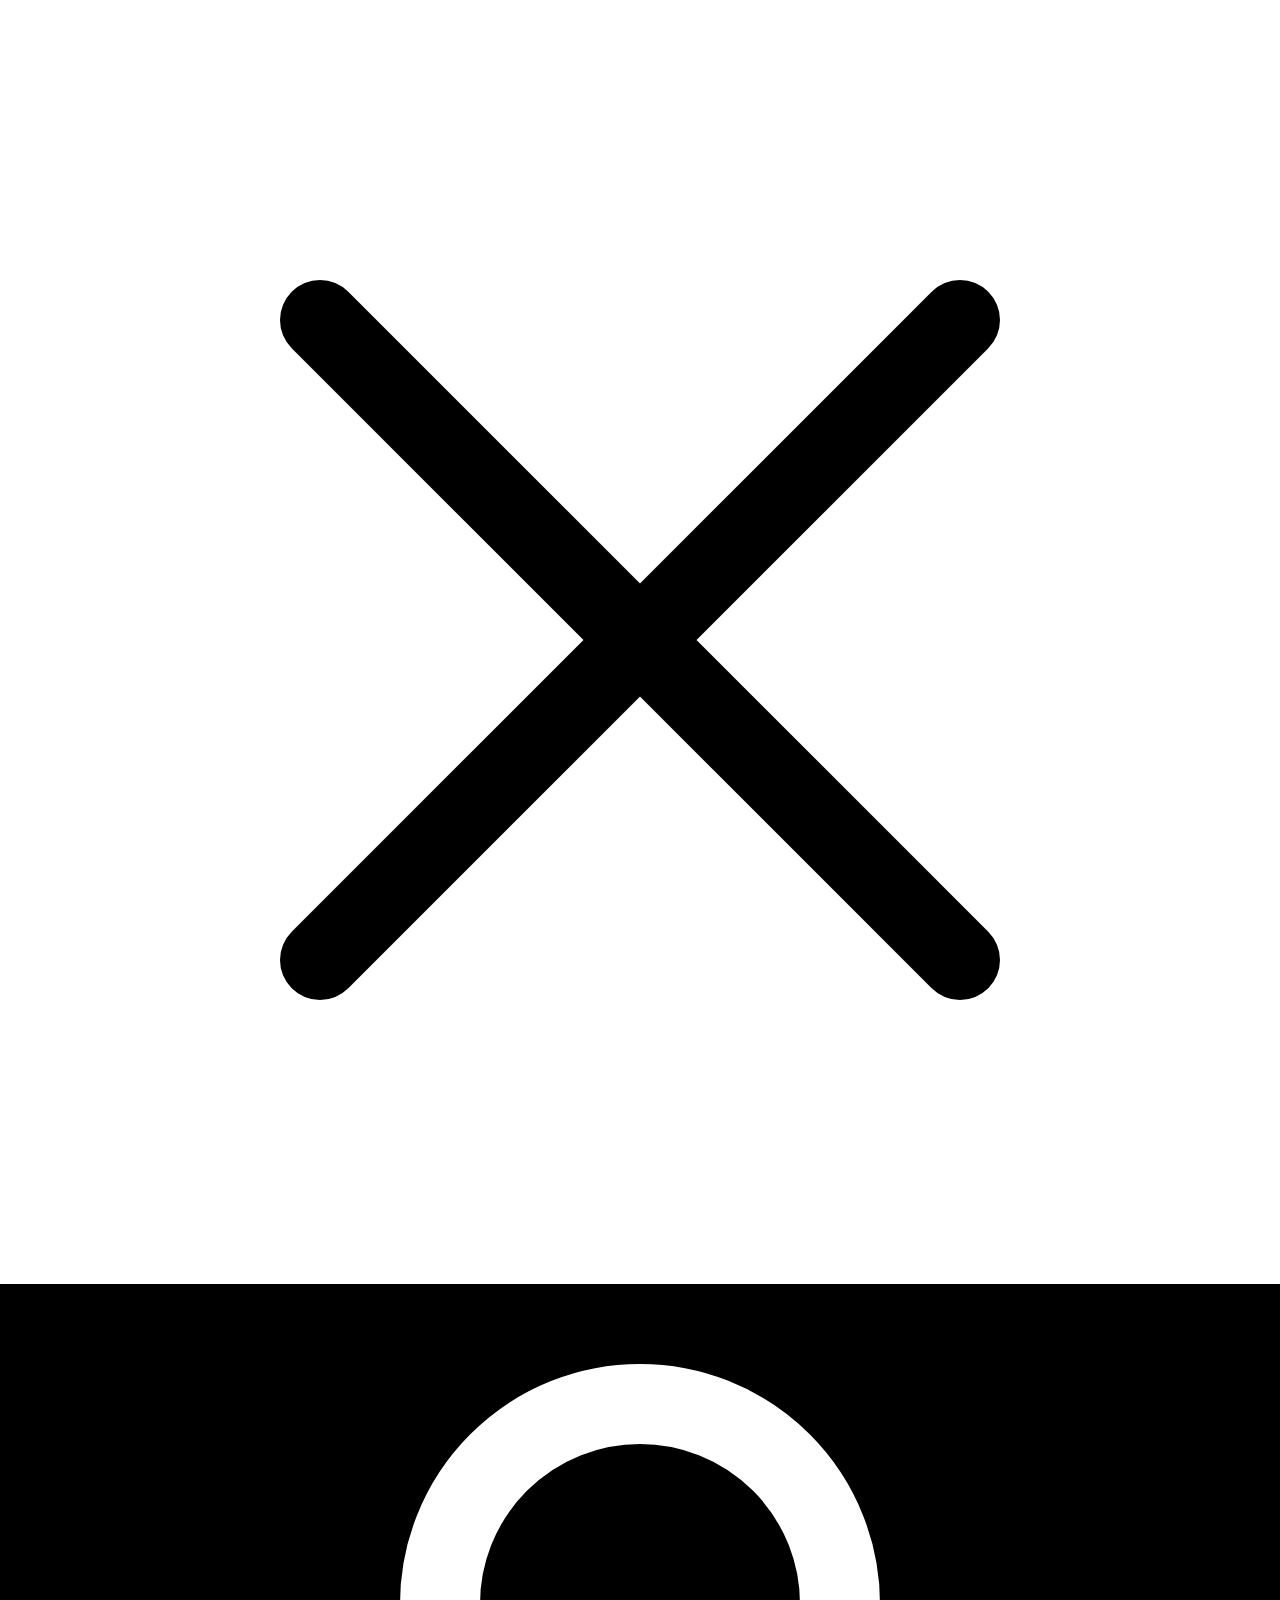
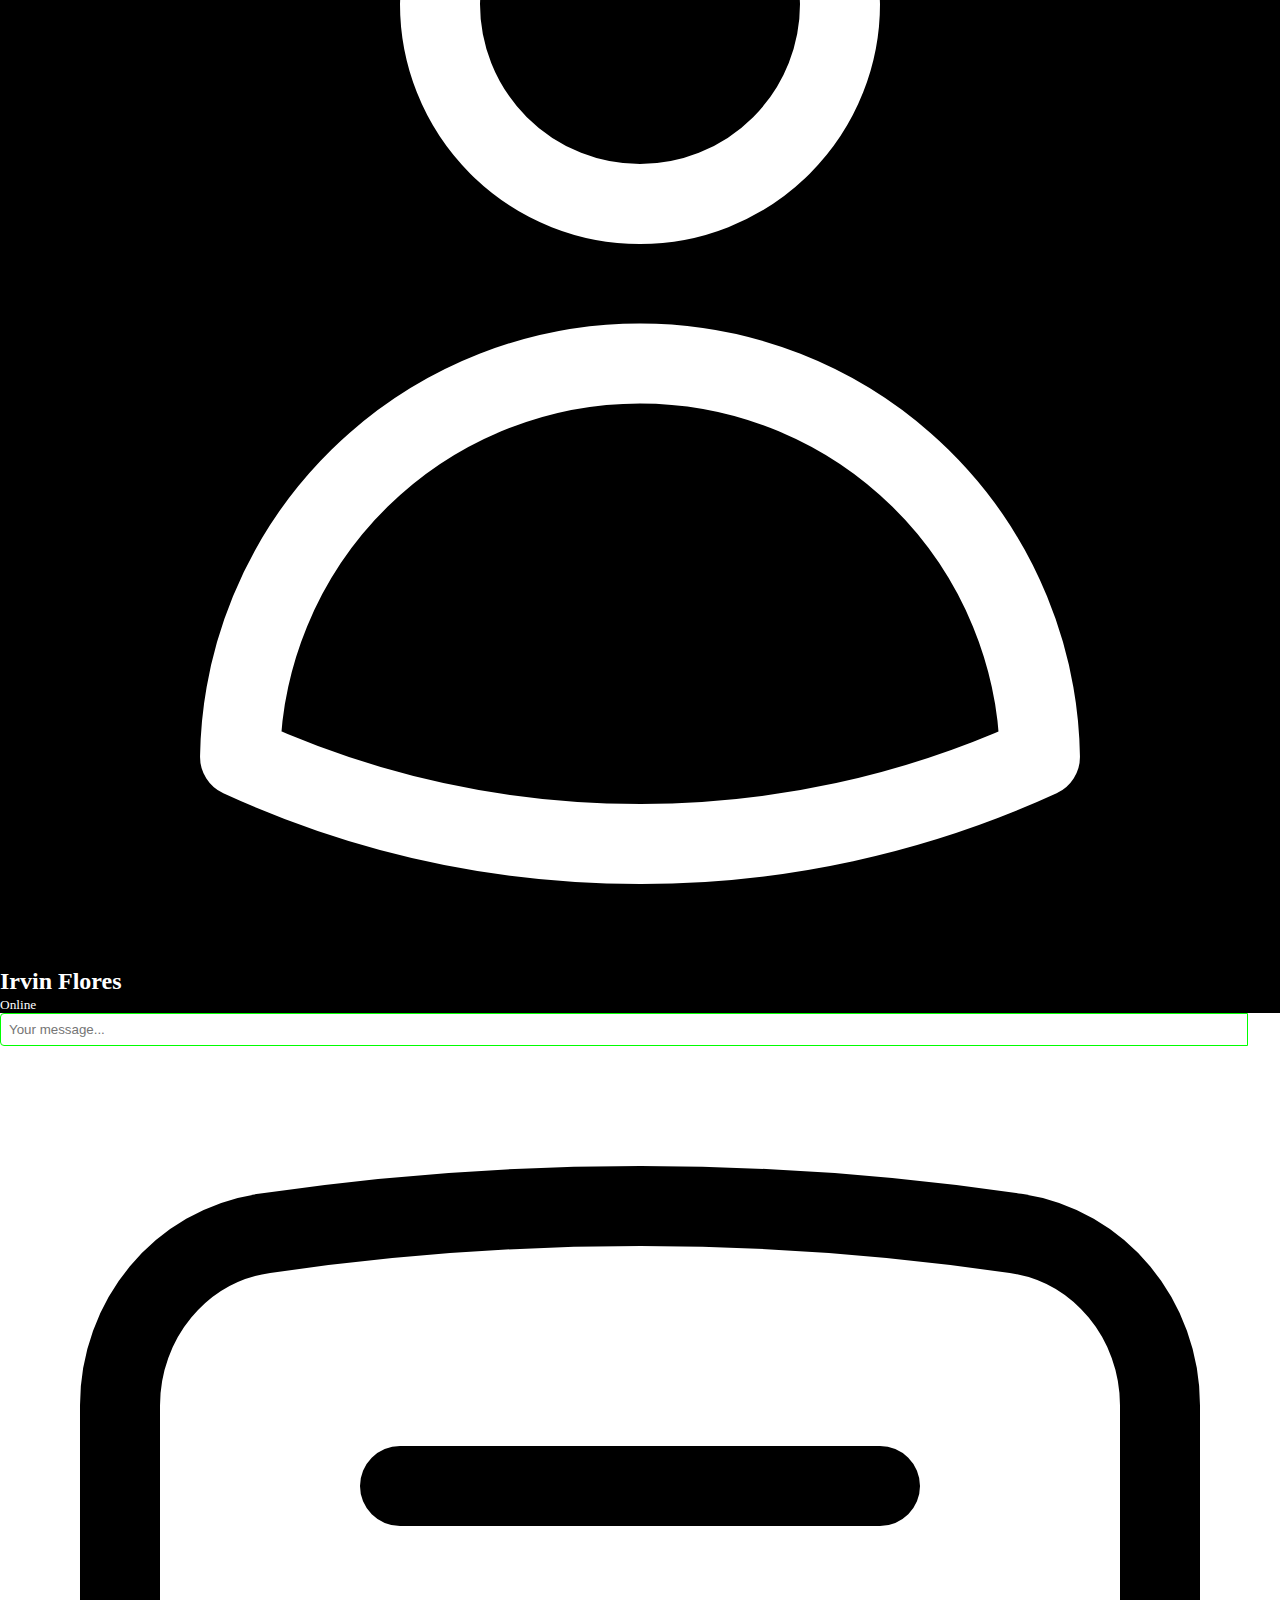
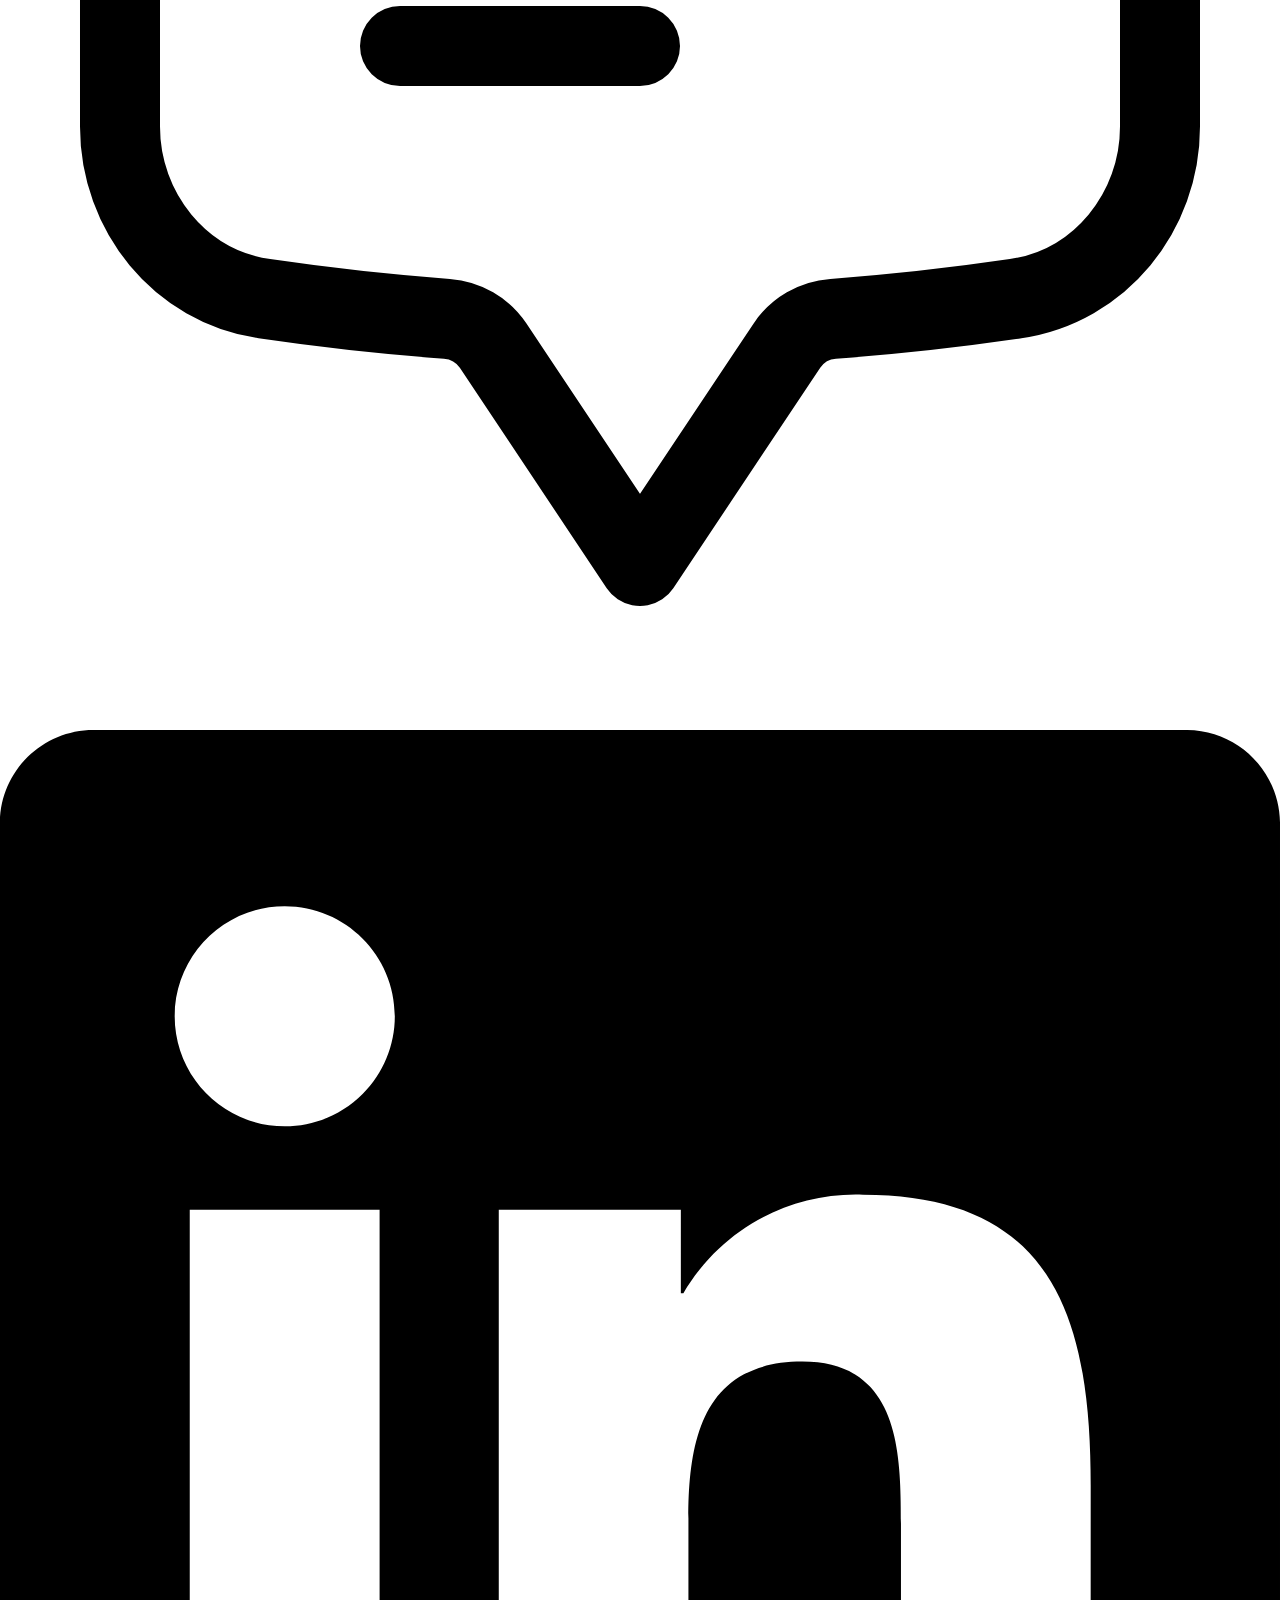
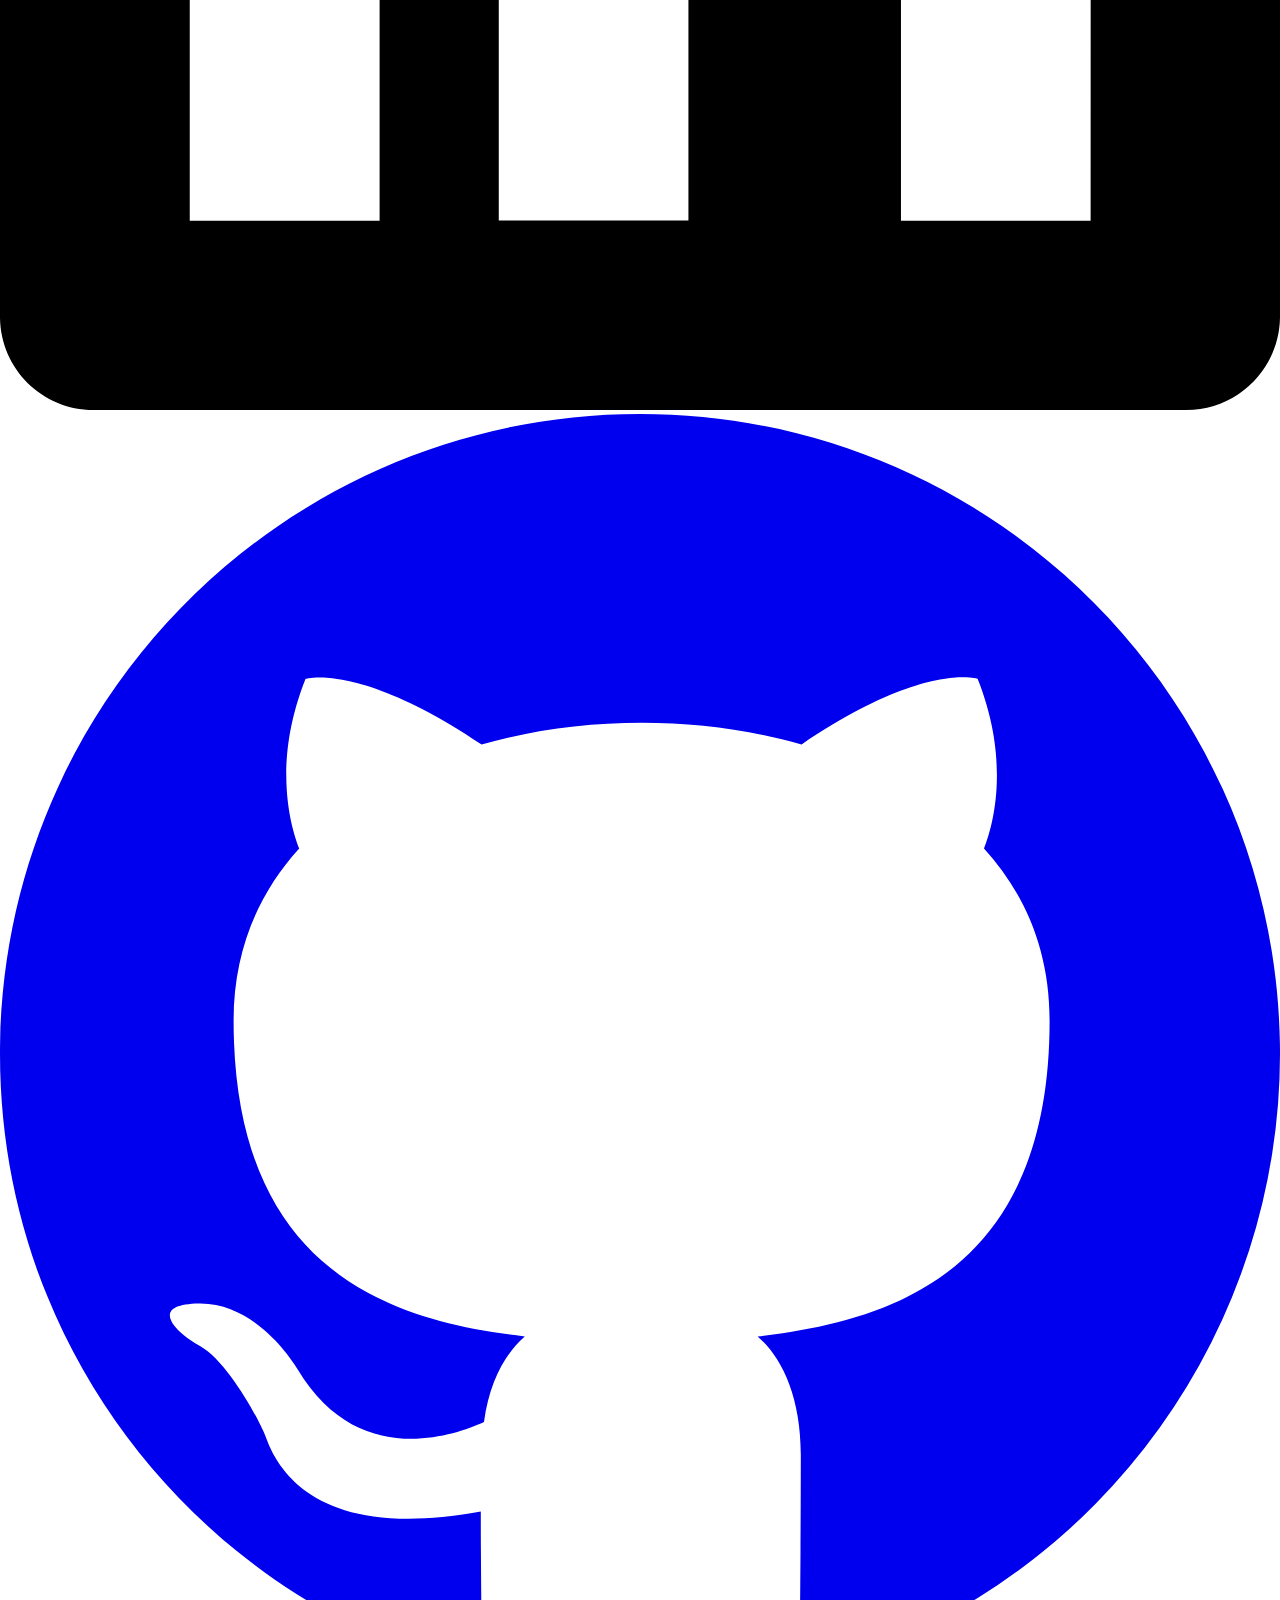
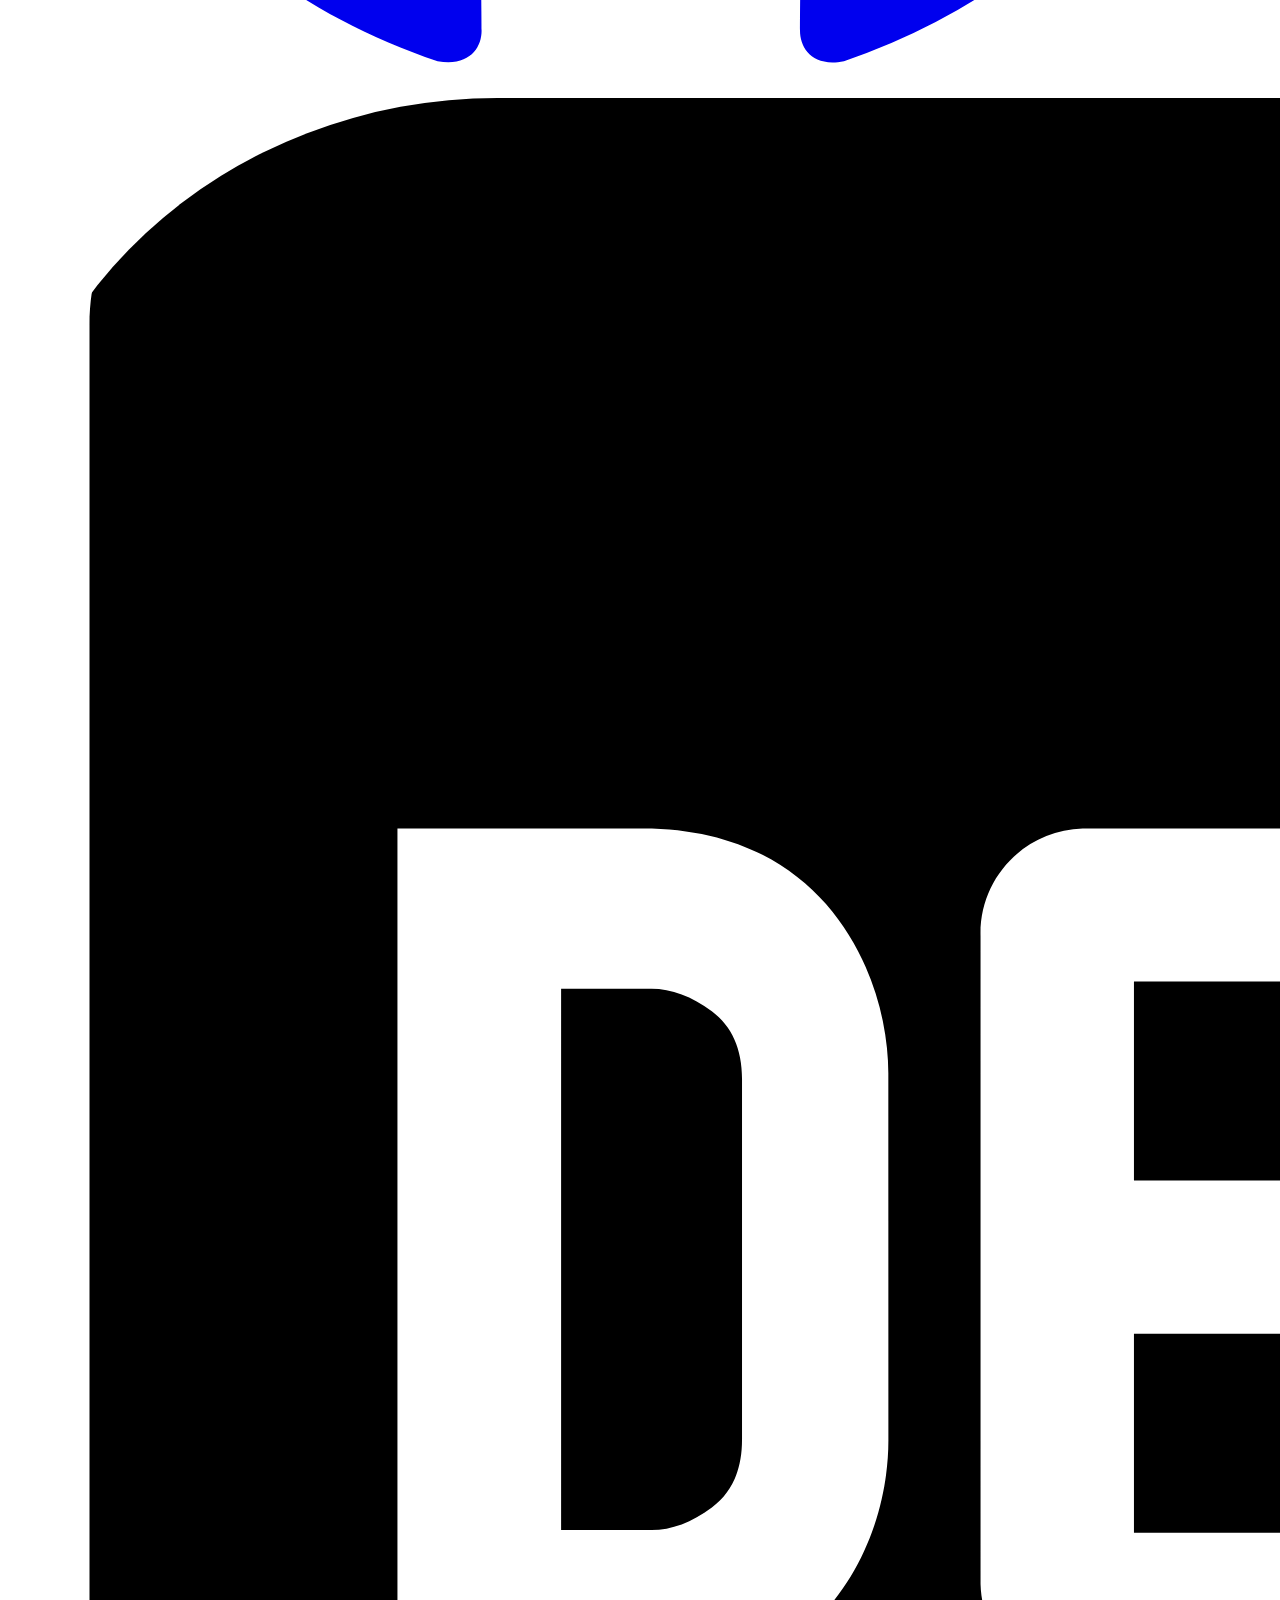
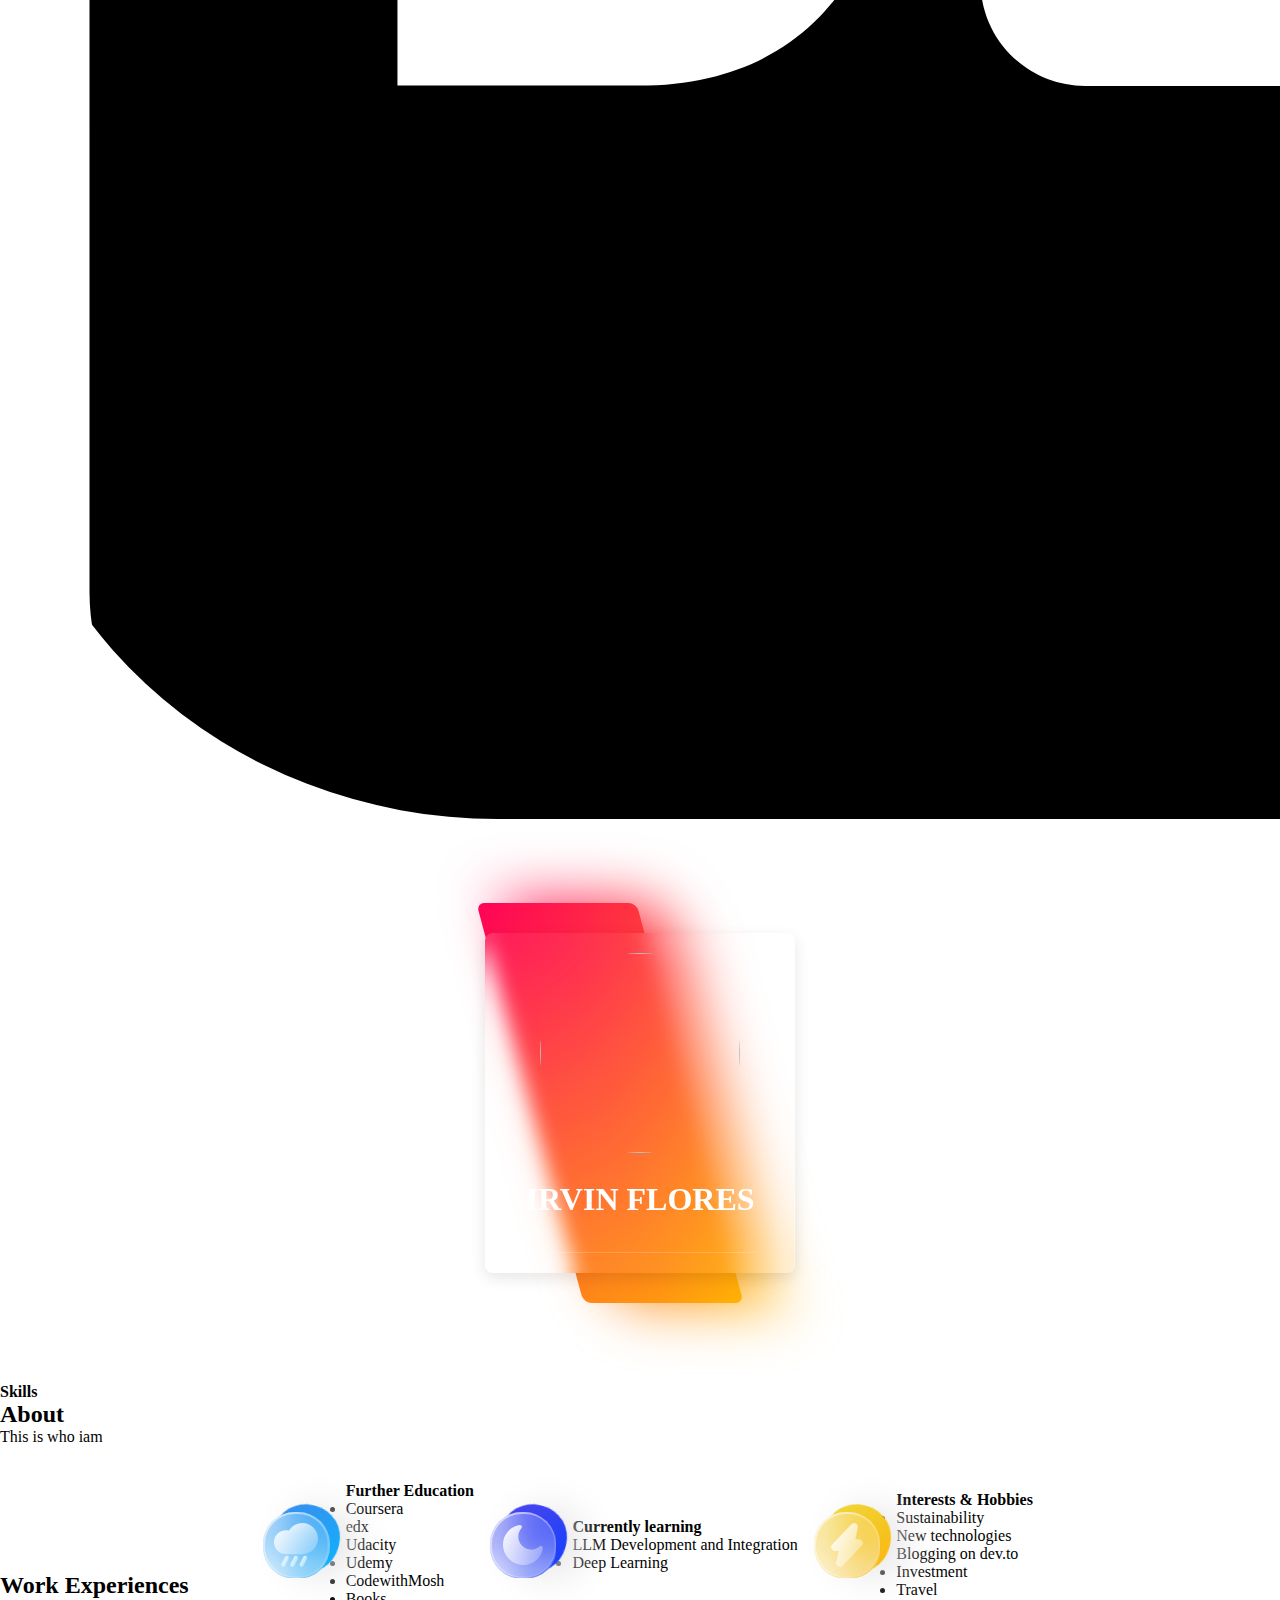
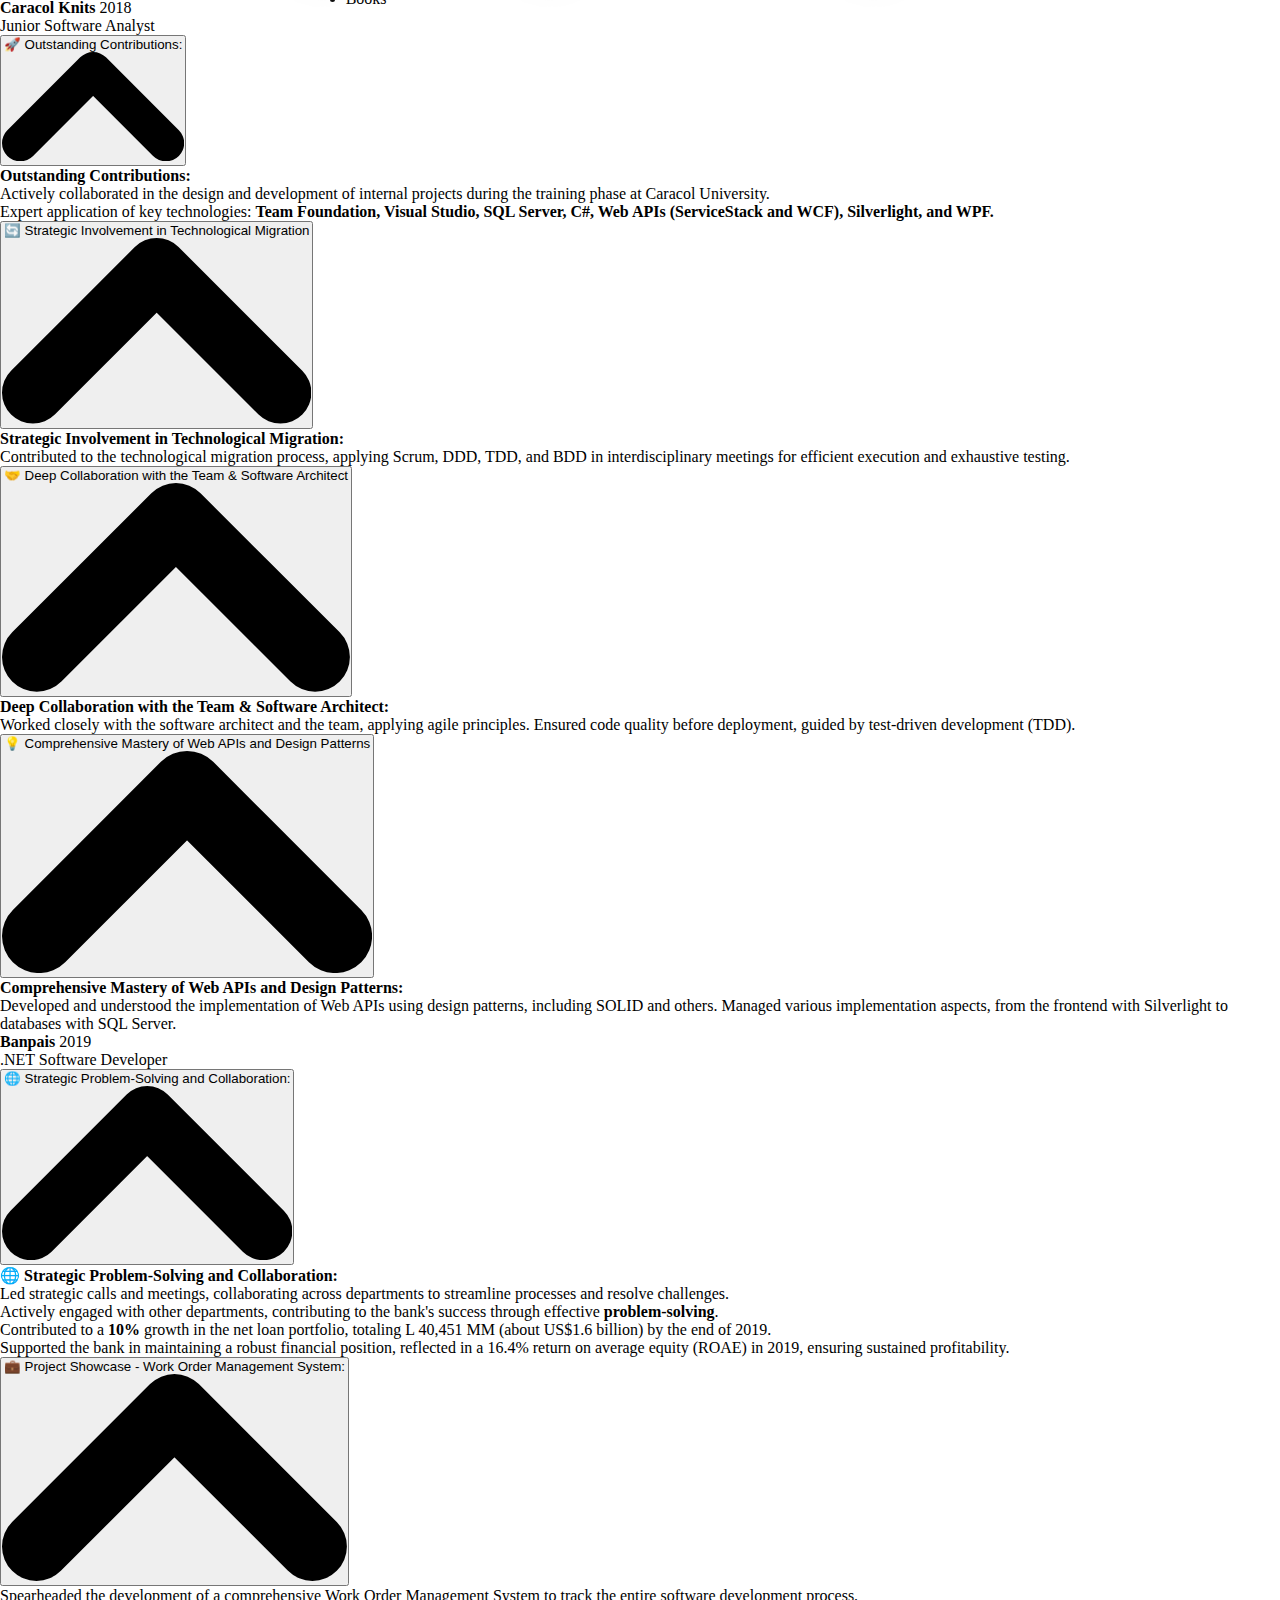
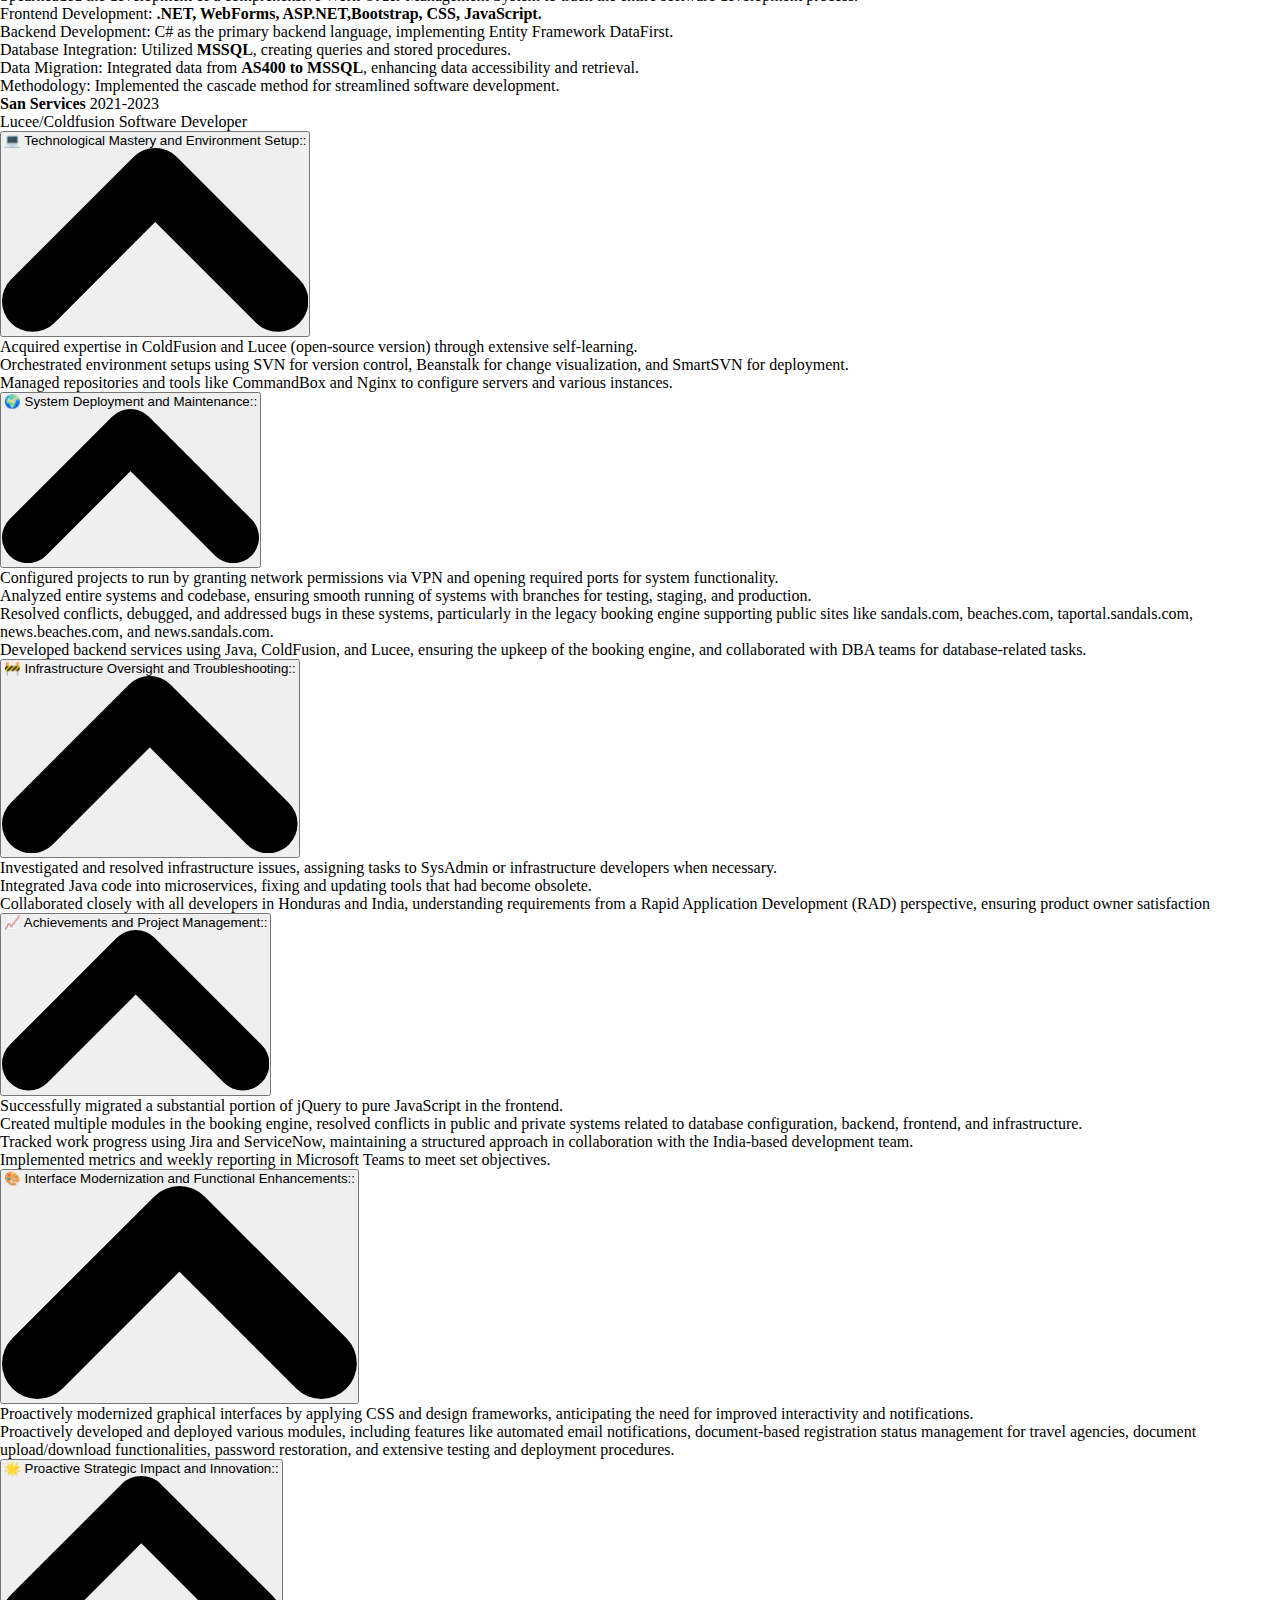
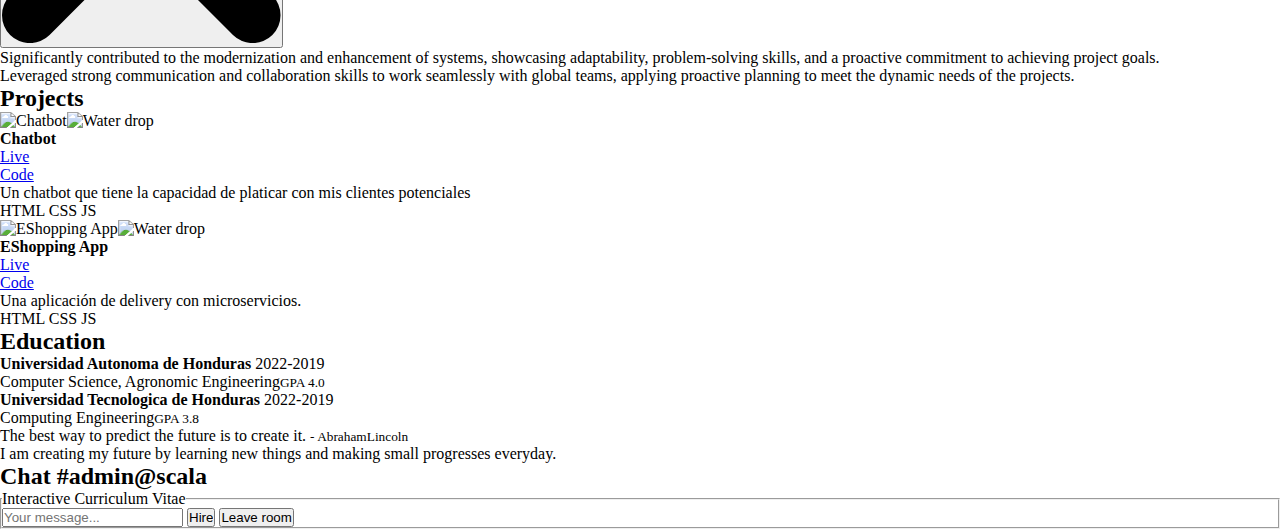
==== index.html @ f50a1f32 "adding google analytics" ====
<!DOCTYPE html>
<html lang="en">

<head>
	<meta charset="utf-8">
	<title>Chat</title>
	<meta name="viewport" content="width=device-width, initial-scale=1.0">
	<meta name="description" content="Irvin Flores">
	<meta name="author" content="Irvin Flores">

	<script src="resource/js/jquery-1.10.2.min.js"></script>

	<!-- Le styles -->
	<link href="./resource/css/tail.css" rel="stylesheet" />
	<script src="./resource/css/tail.js"></script>

	<link rel="apple-touch-icon-precomposed" sizes="144x144" href="./resource/ico/apple-touch-icon-144-precomposed.png">
	<link rel="apple-touch-icon-precomposed" sizes="114x114" href="./resource/ico/apple-touch-icon-114-precomposed.png">
	<link rel="apple-touch-icon-precomposed" sizes="72x72" href="./resource/ico/apple-touch-icon-72-precomposed.png">
	<link rel="apple-touch-icon-precomposed" href="./resource/ico/apple-touch-icon-57-precomposed.png">
	<link rel="shortcut icon" href="./resource/ico/favicon.png">

	<link rel="stylesheet" href="./resource/css/chat.css">

	<script src="./resource/js/chat.js"></script>

	<script>
		let whereJobsWhere = ["San Pedro Sula", "Potrerillos, Cortes"]
	</script>

	<!-- Google tag (gtag.js) -->
<script async src="https://www.googletagmanager.com/gtag/js?id=G-406EGYMQQS"></script>
<script>
  window.dataLayer = window.dataLayer || [];
  function gtag(){dataLayer.push(arguments);}
  gtag('js', new Date());

  gtag('config', 'G-406EGYMQQS');
</script>


</head>

<body>

	<!-- Chat -->
	<div class="fixed bottom-0 right-0 flex flex-col items-end ml-6 w-2/3">
		<div class="chat-modal show mr-5 flex flex-col mb-5 shadow-lg sm:w-1/2 md:w-1/3 lg:w-1/4">
			<!-- Close button -->
			<div
				class="close-chat bg-red-500 hover:bg-red-600 text-white mb-1 w-10 flex justify-center items-center px-2 py-1 rounded self-end cursor-pointer">
				<svg xmlns="http://www.w3.org/2000/svg" fill="none" viewBox="0 0 24 24" stroke-width="1.5"
					stroke="currentColor" class="w-6 h-6">
					<path stroke-linecap="round" stroke-linejoin="round" d="M6 18L18 6M6 6l12 12" />
				</svg>

			</div>
			<!-- Admin profile -->
			<div class="flex justify-between items-center" style="background: black;color: white;">
				<div class="flex items-center">


					<svg xmlns="http://www.w3.org/2000/svg" fill="none" viewBox="0 0 24 24" class="w-6 h-6"
						stroke-width="1.5" stroke="currentColor">
						<path stroke-linecap="round" stroke-linejoin="round"
							d="M15.75 6a3.75 3.75 0 11-7.5 0 3.75 3.75 0 017.5 0zM4.501 20.118a7.5 7.5 0 0114.998 0A17.933 17.933 0 0112 21.75c-2.676 0-5.216-.584-7.499-1.632z" />
					</svg>

					<h2 class="font-semibold tracking-wider" id="chatter">Irvin Flores</h2>
				</div>
				<div class="flex items-center justify-center">
					<small class="mr-1">Online</small>
					<div class="rounded-full w-2 h-2 bg-white" id="isOnline"></div>
				</div>
			</div>
			<!-- Chats -->
			<div class="flex flex-col bg-gray-200 p-2 chat-services expand" id="chatMessages">
			</div>
			<!-- Send message -->
			<form id="do-sendInput">
				<div class="relative bg-white">
					<input type="text" name="message" placeholder="Your message..." id="message"
						class="pl-4 pr-16 py-2 border border-green-500 focus:outline-none w-full" />

					<button
						class="text-gray-900 bg-gradient-to-r from-lime-200 via-lime-400 to-lime-500 hover:bg-gradient-to-br focus:ring-4 focus:outline-none focus:ring-lime-300 dark:focus:ring-lime-800 shadow-lg shadow-lime-500/50 dark:shadow-lg dark:shadow-lime-800/80 font-medium rounded-lg text-sm px-5 py-2.5 text-center mr-2 mb-2">
						<svg xmlns="http://www.w3.org/2000/svg" fill="none" viewBox="0 0 24 24" stroke-width="1.5"
							stroke="currentColor" class="w-6 h-6">
							<path stroke-linecap="round" stroke-linejoin="round"
								d="M6 12L3.269 3.126A59.768 59.768 0 0121.485 12 59.77 59.77 0 013.27 20.876L5.999 12zm0 0h7.5" />
						</svg>

					</button>
				</div>
			</form>
		</div>
		<div
			class="show-chat hidden mx-10 mb-6 mt-4 text-green-500 hover:text-green-600 flex justify-center items-center cursor-pointer text-white bg-gradient-to-r from-pink-400 via-pink-500 to-pink-600 hover:bg-gradient-to-br focus:ring-4 focus:outline-none focus:ring-pink-300 dark:focus:ring-pink-800 shadow-lg shadow-pink-500/50 dark:shadow-lg dark:shadow-pink-800/80 font-medium rounded-lg text-sm px-5 py-2.5 text-center mr-2 mb-2">
			<svg xmlns="http://www.w3.org/2000/svg" fill="none" viewBox="0 0 24 24" stroke-width="1.5"
				stroke="currentColor" class="w-10 h-10">
				<path stroke-linecap="round" stroke-linejoin="round"
					d="M7.5 8.25h9m-9 3H12m-9.75 1.51c0 1.6 1.123 2.994 2.707 3.227 1.129.166 2.27.293 3.423.379.35.026.67.21.865.501L12 21l2.755-4.133a1.14 1.14 0 01.865-.501 48.172 48.172 0 003.423-.379c1.584-.233 2.707-1.626 2.707-3.228V6.741c0-1.602-1.123-2.995-2.707-3.228A48.394 48.394 0 0012 3c-2.392 0-4.744.175-7.043.513C3.373 3.746 2.25 5.14 2.25 6.741v6.018z" />
			</svg>

		</div>
	</div>

	<!-- Login container 
	<div class="container chat-signin mx-auto w-60">
		<form class="form-signin">
			<h2 class="alert alert-success text-center">test</h2>
			<label class="block text-sm font-medium text-gray-700 mb-2" for="nickname">Nickname</label>

			<input class="form-control w-full border rounded-md py-2 px-4" oninput="handleBadInputs(this)" id="nickname"
				placeholder="Nickname" />

			<div class="flex flex-col space-y-4">
				<label class="block text-sm font-medium text-gray-700 mb-2" for="chatroom">Chatroom</label>
				<select class="form-control w-full border rounded-md py-2 px-4" id="chatroom">
					<option>arduino</option>
					<option>java</option>
					<option>go</option>
					<option>scala</option>
				</select>
				<button
					class="text-white bg-green-700 hover:bg-green-800 focus:outline-none focus:ring-4 focus:ring-green-300 font-medium rounded-full text-sm px-5 py-2.5 text-center mr-2 mb-2 dark:bg-green-600 dark:hover:bg-green-700 dark:focus:ring-green-800"
					type="submit" id="enterRoom">Sign in</button>
			</div>
		</form>
	</div> -->

	<!-- Curriculum Container -->
	<div class="max-w-100 w-full flex justify-center">

		<div class="border border-gray-300 rounded-sm shadow-lg" id="cv">

			<header class="bg-gray-900 text-white">

				<div class="w-2/6">
					<nav class="flex justify-end gap-2 py-4">

						<!--
						<a href="https://dev.to/arrefl"
							class="hover:bg-black-700 w-9"
							target="_blank">
							<img src="./resource/img/dev-to.svg"
								class="bg-white"
								alt="dev.to" srcset="">
						</a> -->

						<a href="https://www.linkedin.com/in/irvin-r-56b264186/" alt="Irvin Flores"
							class="bg-blue-500 hover:bg-blue-600 p-2 font-semibold text-white inline-flex items-center space-x-2 rounded"
							target="_blank">
							<svg class="w-5 h-5 fill-current" role="img" viewBox="0 0 256 256"
								xmlns="http://www.w3.org/2000/svg">
								<g>
									<path
										d="M218.123122,218.127392 L180.191928,218.127392 L180.191928,158.724263 C180.191928,144.559023 179.939053,126.323993 160.463756,126.323993 C140.707926,126.323993 137.685284,141.757585 137.685284,157.692986 L137.685284,218.123441 L99.7540894,218.123441 L99.7540894,95.9665207 L136.168036,95.9665207 L136.168036,112.660562 L136.677736,112.660562 C144.102746,99.9650027 157.908637,92.3824528 172.605689,92.9280076 C211.050535,92.9280076 218.138927,118.216023 218.138927,151.114151 L218.123122,218.127392 Z M56.9550587,79.2685282 C44.7981969,79.2707099 34.9413443,69.4171797 34.9391618,57.260052 C34.93698,45.1029244 44.7902948,35.2458562 56.9471566,35.2436736 C69.1040185,35.2414916 78.9608713,45.0950217 78.963054,57.2521493 C78.9641017,63.090208 76.6459976,68.6895714 72.5186979,72.8184433 C68.3913982,76.9473153 62.7929898,79.26748 56.9550587,79.2685282 M75.9206558,218.127392 L37.94995,218.127392 L37.94995,95.9665207 L75.9206558,95.9665207 L75.9206558,218.127392 Z M237.033403,0.0182577091 L18.8895249,0.0182577091 C8.57959469,-0.0980923971 0.124827038,8.16056231 -0.001,18.4706066 L-0.001,237.524091 C0.120519052,247.839103 8.57460631,256.105934 18.8895249,255.9977 L237.033403,255.9977 C247.368728,256.125818 255.855922,247.859464 255.999,237.524091 L255.999,18.4548016 C255.851624,8.12438979 247.363742,-0.133792868 237.033403,0.000790807055">
									</path>
								</g>
							</svg>
						</a>
						<a href="https://github.com/irrefl"
							class="bg-gray-700 hover:bg-gray-800 p-2 font-medium text-white inline-flex items-center space-x-2 rounded"
							target="_blank">
							<svg xmlns="http://www.w3.org/2000/svg" xmlns:xlink="http://www.w3.org/1999/xlink"
								aria-hidden="true" role="img" class="w-5" preserveAspectRatio="xMidYMid meet"
								viewBox="0 0 24 24">
								<g fill="none">
									<path fill-rule="evenodd" clip-rule="evenodd"
										d="M12 0C5.37 0 0 5.37 0 12c0 5.31 3.435 9.795 8.205 11.385c.6.105.825-.255.825-.57c0-.285-.015-1.23-.015-2.235c-3.015.555-3.795-.735-4.035-1.41c-.135-.345-.72-1.41-1.23-1.695c-.42-.225-1.02-.78-.015-.795c.945-.015 1.62.87 1.845 1.23c1.08 1.815 2.805 1.305 3.495.99c.105-.78.42-1.305.765-1.605c-2.67-.3-5.46-1.335-5.46-5.925c0-1.305.465-2.385 1.23-3.225c-.12-.3-.54-1.53.12-3.18c0 0 1.005-.315 3.3 1.23c.96-.27 1.98-.405 3-.405s2.04.135 3 .405c2.295-1.56 3.3-1.23 3.3-1.23c.66 1.65.24 2.88.12 3.18c.765.84 1.23 1.905 1.23 3.225c0 4.605-2.805 5.625-5.475 5.925c.435.375.81 1.095.81 2.22c0 1.605-.015 2.895-.015 3.3c0 .315.225.69.825.57A12.02 12.02 0 0 0 24 12c0-6.63-5.37-12-12-12z"
										fill="currentColor" />
								</g>
							</svg>
						</a>

						<a href="https://dev.to/arrefl" target="_blank"
							class="flex bg-black items-center justify-center">
							<img src="./resource/img/devto.svg" alt="data" style="border-radius: 19.9%;"
								class=" w-10 h-10 bg-white" />

						</a>

					</nav>

				</div>

				<div class="grid grid-cols-1 lg:grid-cols-2 gap-0 items-center px-10 py-0">

					<!-- Lado Izquierdo -->
					<div class="text-center">
						<div class="picContainer">
							<div class="picBox">
								<span></span>
								<div class="content">
									<div class="profileText">
										<div class="imgBox"><img src="./resource/img/x.jpg" /></div>
										<h2>Irvin Flores </h2>
									</div>
			
								</div>
							</div>
			
						</div>
					</div>

					
					<!-- Lado Derecho (Skills) -->
					<div class="text-center w-2/3">
						<strong class="text-xl font-medium text-center">Skills</strong>

						<ul class="grid grid-cols-4 sm:grid-cols-4 md:grid-cols-4 lg:grid-cols-4 xl:grid-cols-4 gap-0"
							id="SkillLizt">
							
						</ul>
					</div>

					<script>
						let skills = ['C#'
									, '.Net'
									,'Golang'
									,'Typescript'
									,'C++'
									,'MSSQL'
									,'Node,Deno'
									,'Svelte'
									,'Jquery',
									'Git,Svn']	

						const white = 'text-white'
						const black = 'text-black'
						const stylez = [{ color : 'bg-red-500', text : white}
							,{color : 'bg-red-500', text : white}
							,{color : 'bg-blue-500', text : white}
							,{color : 'bg-yellow-500', text : white}
							,{color : 'bg-green-500', text : black}
							,{color : 'bg-pink-800', text : white}
							,{color : 'bg-yellow-400', text : white}
							,{color : 'bg-indigo-500', text : white}
							,{color : 'bg-purple-600', text : white}
							,{color : 'bg-purple-500', text : white}
							,{color : 'bg-indigo-500', text : white}
							,{color : 'bg-indigo-600', text : white}
							,{color : 'bg-green-500', text : white}
							,{color : 'bg-purple-500', text : white}
							,{color : 'bg-ping-500', text : white}
					]
					
					let generateSkillList = (_skills, _styles) => {
						let liz = _skills.map((item, key) => {
								const {color, text} = stylez[key]
								const li = `<li class="inline-block ${_styles[key].color} ${_styles[key].text} text-center">
										${item}
									</li>`

								return li;
							}).join('')

						return liz;
					}

						const skillList = document.querySelector('#SkillLizt')
						skillList.innerHTML = generateSkillList(skils, stylez);
					</script>

				</div>

			</header>


			<div class="flex gap-x-10 mt-10 pl-4">
				
				<!-- info -->
				<div class="w-4/6">

					
					<section class="pr-3 pl-3">
						<!-- about me -->
						<h2 class="text-2xl pb-1 border-b font-semibold">About</h2>
						<p class="mt-4 text-xs">This is who iam </p>

						<div class="bodyx">

							<div data-tooltip-target="tooltip-left" data-tooltip-placement="left" >
								
									<div class="block-container">
										<div class="btn-back btn-back-1"></div>
										<div class="btn-front">
											<svg class="frame">
												<rect rx="32" stroke="url(#gradient-half)" />
											</svg>
											<svg xmlns="http://www.w3.org/2000/svg" class="icon" width="48" height="48"
												viewBox="0 0 24 24" fill="none">
												<path
													d="M12.3999 17.4999C11.8999 17.2999 11.2999 17.3999 11.0999 17.8999L9.29989 21.4999C8.99989 21.9999 9.19989 22.5999 9.69989 22.8999C9.79989 22.9999 9.99989 22.9999 10.1999 22.9999C10.5999 22.9999 10.8999 22.7999 11.0999 22.4999L12.8999 18.8999C13.0999 18.2999 12.8999 17.6999 12.3999 17.4999Z"
													fill="url(#gradient-full)" />
												<path
													d="M17 17.4999C16.5 17.2999 15.9 17.3999 15.7 17.8999L13.9 21.4999C13.7 21.9999 13.8 22.5999 14.3 22.7999C14.4 22.8999 14.6 22.8999 14.8 22.8999C15.2 22.8999 15.5 22.6999 15.7 22.3999L17.5 18.7999C17.7 18.2999 17.5 17.6999 17 17.4999Z"
													fill="url(#gradient-full)" />
												<path
													d="M7.89994 17.4999C7.39994 17.2999 6.79994 17.3999 6.59994 17.8999L4.79994 21.4999C4.59994 21.9999 4.69994 22.5999 5.19994 22.7999C5.29994 22.9999 5.49994 22.9999 5.59994 22.9999C5.99994 22.9999 6.29994 22.7999 6.49994 22.4999L8.29994 18.8999C8.59994 18.2999 8.39994 17.6999 7.89994 17.4999Z"
													fill="url(#gradient-full)" />
												<path
													d="M15.2 1C12.4 1 9.9 2.5 8.5 4.8C8 4.7 7.5 4.6 7 4.6C3.7 4.6 1 7.3 1 10.6C1 13.9 3.7 16.6 7 16.6H15.2C19.5 16.6 23 13.1 23 8.8C23 4.5 19.5 1 15.2 1Z"
													fill="url(#gradient-full)" />
											</svg>
										
										</div>
										
									</div>
										
							</div>

							<div id="tooltip-left" role="tooltip" class="absolute z-10 invisible inline-block px-3 py-2 text-sm font-medium text-white bg-gray-900 rounded-lg shadow-sm opacity-0 tooltip dark:bg-gray-700">
								<strong class="text-xl font-medium">Further Education</strong>
								<ul class="mt-2 mb-10">
									<li class="px-2 mt-1">Coursera</li>
									<li class="px-2 mt-1">edx</li>
									<li class="px-2 mt-1">Udacity</li>
									<li class="px-2 mt-1">Udemy</li>
									<li class="px-2 mt-1">CodewithMosh</li>
									<li class="px-2 mt-1">Books</li>
								</ul>
								<div class="tooltip-arrow" data-popper-arrow></div>
							</div>
							
					
							
							<div data-tooltip-target="tooltip-bottom" data-tooltip-placement="bottom" >
								<div class="block-container">
									<div class="btn-back btn-back-2"></div>
									<div class="btn-front">
										<svg class="frame">
											<rect rx="32" stroke="url(#gradient-half)" />
										</svg>
										<svg xmlns="http://www.w3.org/2000/svg" class="icon" width="48" height="48"
											viewBox="0 0 24 24" fill="none">
											<path
												d="M12.2999 22.0001C9.59992 22.0001 6.99992 21.0001 4.99992 19.0001C0.999923 15.0001 0.999923 8.70009 4.89992 4.80009C6.29992 3.30009 8.19992 2.30009 10.2999 2.00009C10.6999 1.90009 11.0999 2.10009 11.2999 2.50009C11.4999 2.90009 11.4999 3.30009 11.1999 3.60009C8.99992 6.10009 9.19992 10.0001 11.5999 12.4001C13.9999 14.8001 17.7999 15.0001 20.2999 12.8001C20.5999 12.5001 21.0999 12.5001 21.3999 12.7001C21.7999 12.9001 21.9999 13.3001 21.8999 13.7001C21.5999 15.8001 20.5999 17.6001 19.1999 19.1001C17.2999 21.0001 14.7999 22.0001 12.2999 22.0001Z"
												fill="url(#gradient-full)" />
										</svg>
									</div>
								</div>
							</div>

							<div id="tooltip-bottom" role="tooltip" class="absolute z-10 invisible inline-block px-3 py-2 text-sm font-medium text-white bg-gray-900 rounded-lg shadow-sm opacity-0 tooltip dark:bg-gray-700">
								<strong class="text-xl font-medium">Currently learning</strong>
								<ul class="mt-2 mb-10">
									<li class="px-2 mt-1">LLM Development and Integration</li>
									<li class="px-2 mt-1">Deep Learning</li>
								</ul>
								<div class="tooltip-arrow" data-popper-arrow></div>
							</div>
							
						
							<div data-tooltip-target="tooltip-right" data-tooltip-placement="right" >
								<div class="block-container">
									<div class="btn-back btn-back-3"></div>
									<div class="btn-front">
										<svg class="frame">
											<rect rx="32" stroke="url(#gradient-half)" />
										</svg>
										<svg xmlns="http://www.w3.org/2000/svg" class="icon" width="48" height="48"
											viewBox="0 0 24 24" fill="none">
											<path
												d="M8.49995 22.9999C8.19995 22.9999 7.89995 22.8999 7.59995 22.7999C6.79995 22.3999 6.39995 21.5999 6.59995 20.7999L7.79995 14.9999H5.99995C5.19995 14.9999 4.49995 14.4999 4.19995 13.7999C3.89995 13.0999 3.99995 12.2999 4.59995 11.7999L14.0999 1.6999C14.6999 1.0999 15.6999 0.899901 16.3999 1.2999C17.1999 1.6999 17.5999 2.4999 17.3999 3.2999L16.1999 9.0999H17.9999C18.7999 9.0999 19.4999 9.5999 19.7999 10.2999C20.0999 10.9999 19.9999 11.7999 19.3999 12.2999L9.89995 22.3999C9.49995 22.7999 8.99995 22.9999 8.49995 22.9999Z"
												fill="url(#gradient-full)" />
										</svg>
									</div>
								</div>
	
							</div>

							<div id="tooltip-right" role="tooltip" 
								
							class="absolute z-10 invisible inline-block px-3 py-2 text-sm font-medium text-white bg-gray-900 rounded-lg shadow-sm opacity-0 tooltip dark:bg-gray-700"
							>
								<strong class="text-xl font-medium">Interests & Hobbies</strong>
								<ul class="mt-2">
									<li class="px-2 mt-1">Sustainability</li>
									<li class="px-2 mt-1">New technologies</li>
									<li class="px-2 mt-1">Blogging on dev.to</li>
									<li class="px-2 mt-1">Investment</li>
									<li class="px-2 mt-1">Travel</li>
								</ul>
								<div class="tooltip-arrow" data-popper-arrow></div>
							</div>
		
							<svg style="visibility: hidden; width: 0; height: 0;">
								<defs>
									<linearGradient id="gradient-full" x1="0%" y1="0%" x2="120%" y2="120%">
										<stop offset="0%" stop-color="#ffffff" />
										<stop offset="100%" stop-color="#ffffff00" />
									</linearGradient>
									<linearGradient id="gradient-half" x1="-50%" y1="-50%" x2="100%" y2="100%">
										<stop offset="0%" stop-color="#ffffff" />
										<stop offset="100%" stop-color="#ffffff00" />
									</linearGradient>
								</defs>
							</svg>
						</div>

					</section>

					<section class="pr-3 pl-3">

						<h2 class="text-2xl mt-6 pb-1 border-b font-semibold">Work Experiences</h2>
						<ul class="mt-2">

							<li class="pt-2 mb-5">
								<p class="flex justify-between text-xs">
									<strong class="text-lg">Caracol Knits</strong>
									<span
										class="bg-green-100 text-green-800 text-xs font-medium me-2 px-2.5 py-0.5 rounded-full dark:bg-green-900 dark:text-green-300">2018</span>
								</p>
								<p class="flex justify-between text-base">Junior Software Analyst</p>


								<div id="accordion-collapse" data-accordion="collapse">
									<h2 id="accordion-collapse-heading-1">
										<button type="button"
											class="flex items-center justify-between w-full p-5 font-medium rtl:text-right text-gray-500 border border-b-0 border-gray-200 rounded-t-xl focus:ring-4 focus:ring-gray-200 dark:focus:ring-gray-800 dark:border-gray-700 dark:text-gray-400 hover:bg-gray-100 dark:hover:bg-gray-800 gap-3"
											data-accordion-target="#accordion-collapse-body-1" aria-expanded="false"
											aria-controls="accordion-collapse-body-1">
											<span>🚀 Outstanding Contributions:</span>
											<svg data-accordion-icon class="w-3 h-3 rotate-180 shrink-0"
												aria-hidden="true" xmlns="http://www.w3.org/2000/svg" fill="none"
												viewBox="0 0 10 6">
												<path stroke="currentColor" stroke-linecap="round"
													stroke-linejoin="round" stroke-width="2" d="M9 5 5 1 1 5" />
											</svg>
										</button>
									</h2>
									<div id="accordion-collapse-body-1" class="hidden"
										aria-labelledby="accordion-collapse-heading-1">
										<div class="p-5 border border-b-0 border-gray-200 dark:border-gray-700">
											<strong class="text-base"> Outstanding Contributions:
											</strong>
											<ul
												class="pl-4 mt-1 space-y-1 list-disc list-inside text-justify text-sm text-gray-800 dark:text-gray-400">
												<li class="mr-4">
													Actively collaborated in the design and development of internal
													projects during the training phase at Caracol University.
												</li>
												<li class="mr-4">
													Expert application of key technologies: <strong>Team Foundation,
														Visual Studio, SQL Server, C#, Web APIs (ServiceStack and WCF),
														Silverlight, and WPF.</strong>
												</li>

											</ul>
										</div>
									</div>
									<h2 id="accordion-collapse-heading-2">
										<button type="button"
											class="flex items-center justify-between w-full p-5 font-medium rtl:text-right text-gray-500 border border-b-0 border-gray-200 focus:ring-4 focus:ring-gray-200 dark:focus:ring-gray-800 dark:border-gray-700 dark:text-gray-400 hover:bg-gray-100 dark:hover:bg-gray-800 gap-3"
											data-accordion-target="#accordion-collapse-body-2" aria-expanded="false"
											aria-controls="accordion-collapse-body-2">
											<span>🔄 Strategic Involvement in Technological
												Migration</span>
											<svg data-accordion-icon class="w-3 h-3 rotate-180 shrink-0"
												aria-hidden="true" xmlns="http://www.w3.org/2000/svg" fill="none"
												viewBox="0 0 10 6">
												<path stroke="currentColor" stroke-linecap="round"
													stroke-linejoin="round" stroke-width="2" d="M9 5 5 1 1 5" />
											</svg>
										</button>
									</h2>
									<div id="accordion-collapse-body-2" class="hidden"
										aria-labelledby="accordion-collapse-heading-2">
										<div class="p-5 border border-b-0 border-gray-200 dark:border-gray-700">
											<strong class="text-base"> Strategic Involvement in Technological
												Migration:</strong>
											<ul
												class="pl-4 mt-1 space-y-1 list-disc list-inside text-justify text-sm text-gray-800 dark:text-gray-400">
												<li class="mr-4">
													Contributed to the technological migration process, applying Scrum,
													DDD,
													TDD, and BDD in interdisciplinary meetings for efficient execution
													and
													exhaustive testing.
												</li>

											</ul>
										</div>
									</div>
									<h2 id="accordion-collapse-heading-3">
										<button type="button"
											class="flex items-center justify-between w-full p-5 font-medium rtl:text-right text-gray-500 border border-gray-200 focus:ring-4 focus:ring-gray-200 dark:focus:ring-gray-800 dark:border-gray-700 dark:text-gray-400 hover:bg-gray-100 dark:hover:bg-gray-800 gap-3"
											data-accordion-target="#accordion-collapse-body-3" aria-expanded="false"
											aria-controls="accordion-collapse-body-3">
											<span>🤝 Deep Collaboration with the Team & Software
												Architect</span>
											<svg data-accordion-icon class="w-3 h-3 rotate-180 shrink-0"
												aria-hidden="true" xmlns="http://www.w3.org/2000/svg" fill="none"
												viewBox="0 0 10 6">
												<path stroke="currentColor" stroke-linecap="round"
													stroke-linejoin="round" stroke-width="2" d="M9 5 5 1 1 5" />
											</svg>
										</button>
									</h2>
									<div id="accordion-collapse-body-3" class="hidden"
										aria-labelledby="accordion-collapse-heading-3">
										<div class="p-5 border border-t-0 border-gray-200 dark:border-gray-700">
											<strong class="text-base">Deep Collaboration with the Team & Software
												Architect:</strong>
											<ul
												class="pl-4 mt-1 space-y-1 list-disc list-inside text-justify text-sm text-gray-800 dark:text-gray-400">
												<li class="mr-4">
													Worked closely with the software architect and the team, applying
													agile
													principles. Ensured code quality before deployment, guided by
													test-driven development (TDD).
												</li>

											</ul>
										</div>
									</div>

									<h2 class="accordion-collapse-heading-3">
										<button type="button"
											class="flex items-center justify-between w-full p-5 font-medium rtl:text-right text-gray-500 border border-gray-200 focus:ring-4 focus:ring-gray-200 dark:focus:ring-gray-800 dark:border-gray-700 dark:text-gray-400 hover:bg-gray-100 dark:hover:bg-gray-800 gap-3"
											data-accordion-target="#accordion-collapse-body-4" aria-expanded="false"
											aria-controls="accordion-collapse-body-3">
											<span>💡 Comprehensive Mastery of Web APIs and Design
												Patterns</span>
											<svg data-accordion-icon class="w-3 h-3 rotate-180 shrink-0"
												aria-hidden="true" xmlns="http://www.w3.org/2000/svg" fill="none"
												viewBox="0 0 10 6">
												<path stroke="currentColor" stroke-linecap="round"
													stroke-linejoin="round" stroke-width="2" d="M9 5 5 1 1 5" />
											</svg>
										</button>
									</h2>

									<div id="accordion-collapse-body-4" class="hidden"
										aria-labelledby="accordion-collapse-heading-4">
										<div class="p-5 border border-t-0 border-gray-200 dark:border-gray-700">
											<strong class="text-base"> Comprehensive Mastery of Web APIs and Design
												Patterns:</strong>
											<ul
												class="pl-4 mt-1 space-y-1 list-disc list-inside text-justify text-sm text-gray-800 dark:text-gray-400">
												<li class="mr-4">
													Developed and understood the implementation of Web APIs using design
													patterns, including SOLID and others. Managed various implementation
													aspects, from the frontend with Silverlight to databases with SQL
													Server.
												</li>

											</ul>
										</div>
									</div>

								</div>


							</li>

							<li class="pt-2 mb-5">
								<p class="flex justify-between text-xs">
									<strong class="text-lg">Banpais</strong>

									<span
										class="bg-pink-100 text-pink-800 text-xs font-medium me-2 px-2.5 py-0.5 rounded-full dark:bg-pink-900 dark:text-pink-300">2019</span>
								</p>
								<p class="flex justify-between text-base">.NET Software Developer</p>



								<div id="accordion-collapse22" data-accordion="collapse">
									<h2 id="accordion-collapse-heading-22">
										<button type="button"
											class="flex items-center justify-between w-full p-5 font-medium rtl:text-right text-gray-500 border border-b-0 border-gray-200 rounded-t-xl focus:ring-4 focus:ring-gray-200 dark:focus:ring-gray-800 dark:border-gray-700 dark:text-gray-400 hover:bg-gray-100 dark:hover:bg-gray-800 gap-3"
											data-accordion-target="#accordion-collapse-body-22" aria-expanded="false"
											aria-controls="accordion-collapse-body-22">
											<span>🌐 Strategic Problem-Solving and Collaboration:</span>
											<svg data-accordion-icon class="w-3 h-3 rotate-180 shrink-0"
												aria-hidden="true" xmlns="http://www.w3.org/2000/svg" fill="none"
												viewBox="0 0 10 6">
												<path stroke="currentColor" stroke-linecap="round"
													stroke-linejoin="round" stroke-width="2" d="M9 5 5 1 1 5" />
											</svg>
										</button>
									</h2>
									<div id="accordion-collapse-body-22" class="hidden"
										aria-labelledby="accordion-collapse-heading-22">
										<div class="p-5 border border-b-0 border-gray-200 dark:border-gray-700">
											<strong class="text-base">🌐 Strategic Problem-Solving and
												Collaboration:</strong>
											<ul
												class="pl-4 mt-1 space-y-1 list-disc list-inside text-justify text-sm text-gray-800 dark:text-gray-400">
												<li class="mr-4">
													Led strategic calls and meetings, collaborating across departments
													to
													streamline processes and resolve challenges.
												</li>
												<li class="mr-4">
													Actively engaged with other departments, contributing to the bank's
													success through effective
													<strong>problem-solving</strong>.
												</li>
												<li class="mr-4">

													Contributed to a <strong>10%</strong> growth in the net loan
													portfolio,
													totaling L 40,451 MM (about US$1.6 billion) by the end of 2019.
												</li>

												<li class="mr-4">
													Supported the bank in maintaining a robust financial position,
													reflected
													in a 16.4% return on average equity (ROAE) in 2019, ensuring
													sustained
													profitability.
												</li>
											</ul>
										</div>
									</div>

									<h2 id="accordion-collapse-heading-222">
										<button type="button"
											class="flex items-center justify-between w-full p-5 font-medium rtl:text-right text-gray-500 border border-b-0 border-gray-200 focus:ring-4 focus:ring-gray-200 dark:focus:ring-gray-800 dark:border-gray-700 dark:text-gray-400 hover:bg-gray-100 dark:hover:bg-gray-800 gap-3"
											data-accordion-target="#accordion-collapse-body-222" aria-expanded="false"
											aria-controls="accordion-collapse-body-222">
											<span>💼 Project Showcase - Work Order Management System:</span>
											<svg data-accordion-icon class="w-3 h-3 rotate-180 shrink-0"
												aria-hidden="true" xmlns="http://www.w3.org/2000/svg" fill="none"
												viewBox="0 0 10 6">
												<path stroke="currentColor" stroke-linecap="round"
													stroke-linejoin="round" stroke-width="2" d="M9 5 5 1 1 5" />
											</svg>
										</button>
									</h2>
									<div id="accordion-collapse-body-222" class="hidden"
										aria-labelledby="accordion-collapse-heading-222">
										<div class="p-5 border border-b-0 border-gray-200 dark:border-gray-700">
											<ul
												class="pl-4 mt-1 space-y-1 list-disc list-inside text-justify text-sm text-gray-800 dark:text-gray-400">
												<li class="mr-4">
													Spearheaded the development of a comprehensive Work Order Management
													System to track the entire software development process.
												</li>
												<li class="mr-4">
													Frontend Development: <strong>.NET, WebForms, ASP.NET,Bootstrap,
														CSS,
														JavaScript. </strong></li>
												<li class="mr-4">
													Backend Development: C# as the primary backend language,
													implementing
													Entity Framework DataFirst.
												</li>
												<li class="mr-4">
													Database Integration: Utilized <strong>MSSQL</strong>, creating
													queries
													and stored procedures.
												</li>
												<li class="mr-4">
													Data Migration: Integrated data from <strong>AS400 to
														MSSQL</strong>,
													enhancing data accessibility and retrieval.
												</li>
												<li class="mr-4">
													Methodology: Implemented the cascade method for streamlined software
													development.
												</li>
											</ul>
										</div>
									</div>

								</div>




							</li>

							<li class="pt-2 mb-5">
								<p class="flex justify-between text-xs">
									<strong class="text-lg"> San Services</strong>
									<span
										class="bg-yellow-100 text-yellow-800 text-xs font-medium me-2 px-2.5 py-0.5 rounded-full dark:bg-yellow-900 dark:text-yellow-300">2021-2023</span>

								</p>
								<p class="flex justify-between text-base">Lucee/Coldfusion Software Developer


								<div id="job3"></div>


							</li>

							<script>
								let jobFunctionz = [
									{
										role: '💻 Technological Mastery and Environment Setup:',
										list: ['Acquired expertise in ColdFusion and Lucee (open-source version) through extensive self-learning.'
											, 'Orchestrated environment setups using SVN for version control, Beanstalk for change visualization, and SmartSVN for deployment.'
											, 'Managed repositories and tools like CommandBox and Nginx to configure servers and various instances.'

										]
									},

									{
										role: '🌍 System Deployment and Maintenance:',
										list: ['Configured projects to run by granting network permissions via VPN and opening required ports for system functionality.'
											, 'Analyzed entire systems and codebase, ensuring smooth running of systems with branches for testing, staging, and production.'
											, 'Resolved conflicts, debugged, and addressed bugs in these systems, particularly in the legacy booking engine supporting public sites like sandals.com, beaches.com, taportal.sandals.com, news.beaches.com, and news.sandals.com.'
											, 'Developed backend services using Java, ColdFusion, and Lucee, ensuring the upkeep of the booking engine, and collaborated with DBA teams for database-related tasks.'
										]
									},
									{
										role: '🚧 Infrastructure Oversight and Troubleshooting:',
										list: [
											'Investigated and resolved infrastructure issues, assigning tasks to SysAdmin or infrastructure developers when necessary.'
											, 'Integrated Java code into microservices, fixing and updating tools that had become obsolete.'
											, 'Collaborated closely with all developers in Honduras and India, understanding requirements from a Rapid Application Development (RAD) perspective, ensuring product owner satisfaction'
										]
									},
									{
										role: '📈 Achievements and Project Management:',
										list: [
											'Successfully migrated a substantial portion of jQuery to pure JavaScript in the frontend.'
											, 'Created multiple modules in the booking engine, resolved conflicts in public and private systems related to database configuration, backend, frontend, and infrastructure.'
											, 'Tracked work progress using Jira and ServiceNow, maintaining a structured approach in collaboration with the India-based development team.'
											, 'Implemented metrics and weekly reporting in Microsoft Teams to meet set objectives.'
										]
									},
									{
										role: '🎨 Interface Modernization and Functional Enhancements:',
										list: [
											'Proactively modernized graphical interfaces by applying CSS and design frameworks, anticipating the need for improved interactivity and notifications.'
											, 'Proactively developed and deployed various modules, including features like automated email notifications, document-based registration status management for travel agencies, document upload/download functionalities, password restoration, and extensive testing and deployment procedures.'

										]
									},
									{
										role: '🌟 Proactive Strategic Impact and Innovation:',
										list: [
											'Significantly contributed to the modernization and enhancement of systems, showcasing adaptability, problem-solving skills, and a proactive commitment to achieving project goals.'
											, 'Leveraged strong communication and collaboration skills to work seamlessly with global teams, applying proactive planning to meet the dynamic needs of the projects.'

										]
									}
								]
								let acordeon = () => {

									let accordeonContainer = (jobChildren) => `<div id="accordion-collapse22" data-accordion="collapse">${jobChildren}</div>`

									let ItemList = (list) => {
										let ul = (compressedList) => `<ul class="pl-4 mt-1 space-y-1 list-disc list-inside text-justify text-sm text-gray-800 dark:text-gray-400">
												${compressedList}
										</ul>`

										let li = list.map((item, index) => `<li class='mr-4'>${item}</li>`).join('')

										let output = ul(li)
										return output;
									}


									let uix = crypto.randomUUID();
									let jobContent = (title, id, itemList) => {
										const uniqueId = uix + id;
										let class1 = "flex items-center justify-between w-full p-5 font-medium rtl:text-right text-gray-500 border border-b-0 border-gray-200 rounded-t-xl focus:ring-4 focus:ring-gray-200 dark:focus:ring-gray-800 dark:border-gray-700 dark:text-gray-400 hover:bg-gray-100 dark:hover:bg-gray-800 gap-3";
										let class2 = 'flex items-center justify-between w-full p-5 font-medium rtl:text-right text-gray-500 border border-b-0 border-gray-200 focus:ring-4 focus:ring-gray-200 dark:focus:ring-gray-800 dark:border-gray-700 dark:text-gray-400 hover:bg-gray-100 dark:hover:bg-gray-800 gap-3';

										let isNotTheFirstItem = id === 0 ? class1 : class2
										const template = `<h2 id="accordion-collapse-heading-${uniqueId}">
											<button type="button"
												class="${isNotTheFirstItem}"
												data-accordion-target="#accordion-collapse-body-${uniqueId}" aria-expanded="false"
												aria-controls="accordion-collapse-body-${uniqueId}">
												<span>${title}:</span>
												<svg data-accordion-icon class="w-3 h-3 rotate-180 shrink-0"
													aria-hidden="true" xmlns="http://www.w3.org/2000/svg" fill="none"
													viewBox="0 0 10 6">
													<path stroke="currentColor" stroke-linecap="round"
														stroke-linejoin="round" stroke-width="2" d="M9 5 5 1 1 5" />
												</svg>
											</button>
										</h2>
										<div id="accordion-collapse-body-${uniqueId}" class="hidden"
											aria-labelledby="accordion-collapse-heading-${uniqueId}">
											<div class="p-5 border border-b-0 border-gray-200 dark:border-gray-700">
												${ItemList(itemList)}
											</div>
										</div>`
										return template

									};

									let p = jobFunctionz.map((item, index) => {
										let newContent = jobContent(item.role, index, item.list)
										return newContent
									}).join('');

									return accordeonContainer(p)

								}
								let san = document.querySelector("#job3");
								san.innerHTML = acordeon();

							</script>
						</ul>
					</section>

					<section class="container mx-auto px-4">
						<!-- projects -->
						<h2 class="text-3xl mt-6 pb-2 border-b font-semibold text-gray-800">Projects</h2>

						<ul class="grid grid-cols-1 sm:grid-cols-2 lg:grid-cols-3 gap-4 mt-4">
							<li
								class="bg-gray-100 shadow-lg rounded-lg overflow-hidden transition duration-500 ease-in-out transform hover:-translate-y-1 hover:scale-110">
								<div class="aspect-w-16 aspect-h-9 relative">
									<img src="chatbot.jpg" alt="Chatbot"
										class="object-cover object-center absolute inset-0 filter blur-sm mx-auto rounded-lg">
									<div
										class="absolute inset-0 bg-gray-900 bg-opacity-50 backdrop-filter backdrop-blur-sm">
									</div>
									<div
										class="absolute inset-0 ring-4 ring-blue-600 ring-offset-4 ring-offset-gray-100">
									</div>
									<!-- Add this div for the water drop effect -->
									<div class="absolute inset-0 animate-drop opacity-50 scale-150">
										<img src="water-drop.png" alt="Water drop"
											class="object-cover object-center absolute inset-0">
									</div>
								</div>
								<div class="p-4">
									<div class="flex justify-between my-1">
										<strong>Chatbot</strong>
									</div>
									<ul class="flex mb-2">
										<li><a href="#"
												class="bg-blue-600 text-white px-2 py-1 mr-1 text-sm rounded hover:opacity-75">Live</a>
										</li>
										<li><a href="#"
												class="bg-blue-600 text-white px-2 py-1 mr-1 text-sm rounded hover:opacity-75">Code</a>
										</li>
									</ul>
									<p class="text-base md:text-base text-gray-700">
										Un chatbot que tiene la capacidad de platicar con mis clientes potenciales
									</p>
									<p class="flex mb-2">
										<span class="bg-gray-600 text-white px-2 py-1 ml-1 text-xs rounded">HTML</span>
										<span class="bg-gray-600 text-white px-2 py-1 ml-1 text-xs rounded">CSS</span>
										<span class="bg-gray-600 text-white px-2 py-1 ml-1 text-xs rounded">JS</span>
									</p>
								</div>
							</li>
							<li
								class="bg-gray-100 shadow-lg rounded-lg overflow-hidden transition duration-500 ease-in-out transform hover:-translate-y-1 hover:scale-110">
								<div class="aspect-w-16 aspect-h-9 relative">
									<img src="eshopping.jpg" alt="EShopping App"
										class="object-cover object-center absolute inset-0 filter blur-sm mx-auto rounded-lg">
									<div
										class="absolute inset-0 bg-gray-900 bg-opacity-50 backdrop-filter backdrop-blur-sm">
									</div>
									<div
										class="absolute inset-0 ring-4 ring-blue-600 ring-offset-4 ring-offset-gray-100">
									</div>
									<!-- Add this div for the water drop effect -->
									<div class="absolute inset-0 animate-drop opacity-50 scale-150">
										<img src="water-drop.png" alt="Water drop"
											class="object-cover object-center absolute inset-0">
									</div>
								</div>
								<div class="p-4">
									<div class="flex justify-between my-1">
										<strong>EShopping App</strong>
									</div>
									<ul class="flex mb-2">
										<li><a href="#"
												class="bg-blue-600 text-white px-2 py-1 mr-1 text-sm rounded hover:opacity-75">Live</a>
										</li>
										<li><a href="#"
												class="bg-blue-600 text-white px-2 py-1 mr-1 text-sm rounded hover:opacity-75">Code</a>
										</li>
									</ul>
									<p class="text-base md:text-base text-gray-700">
										Una aplicación de delivery con microservicios.
									</p>
									<p class="flex mt-2">
										<span class="bg-gray-600 text-white px-2 py-1 ml-1 text-xs rounded">HTML</span>
										<span class="bg-gray-600 text-white px-2 py-1 ml-1 text-xs rounded">CSS</span>
										<span class="bg-gray-600 text-white px-2 py-1 ml-1 text-xs rounded">JS</span>
									</p>
								</div>
							</li>
						</ul>
					</section>

			

					<section class="pr-3 pl-3">

						<h2 class="text-2xl mt-6 pb-1 border-b font-semibold">Education</h2>
						<ul class="mt-2">
							<li class="pt-2">
								<p class="flex justify-between text-sm"><strong class="text-base">
										Universidad Autonoma de Honduras
									</strong>2022-2019</p>
								<p class="flex justify-between text-sm">Computer Science, Agronomic
									Engineering<small>GPA 4.0</small></p>
							</li>
							<li class="pt-2">
								<p class="flex justify-between text-sm">
									<strong class="text-base">
										Universidad Tecnologica de Honduras
									</strong>2022-2019
								</p>
								<p class="flex justify-between text-sm">Computing Engineering<small>GPA 3.8</small></p>
							</li>
						</ul>
					</section>


				</div>
			</div>
			<!-- short lines to introduce myself -->
			<footer class="mt-6">
				<p class="bg-gray-600 text-white text-center text-xs pt-2">The best way to predict the future is to
					create it. <small>- AbrahamLincoln</small>
				</p>
				<p class="bg-gray-600 text-white text-center text-sm pb-2">I am creating my future by learning new
					things
					and
					making small progresses everyday.</p>
			</footer>
		</div>


	</div>

	<div class="chat-wrapper mx-auto w-1/2" style="z-index: 9999;">
		<form id="do-chat">
			<h2 class="text-center text-2xl text-green-500 mb-4">Chat #admin@scala</h2>
			<table id="response" class="table table-bordered"></table>
			<fieldset class="border rounded-md p-4">
				<legend class="text-xl font-bold text-center">Interactive Curriculum Vitae</legend>
				<div class="flex flex-col space-y-4">
					<input type="text" class="w-full border rounded-md py-2 px-4" placeholder="Your message..."
						id="messagec" />
					<input type="submit"
						class="bg-green-500 hover:bg-green-600 focus:outline-none focus:ring-4 focus:ring-green-300 font-medium rounded-full text-sm px-5 py-2.5 text-white mr-2 mb-2"
						value="Hire">
					<button class="btn btn-outline-primary w-full" type="button" id="leave-room">Leave room</button>
				</div>
			</fieldset>
		</form>
	</div>

	<script src="./resource/js/popupChat.js"></script>

</body>

</html>
---- resource/css/chat.css ----
:root {
    --color-bg: #000000;
    --color-fg: #ffffff;
}

/* Dark mode styles */
@media (prefers-color-scheme: dark) {
    :root {
        --color-bg: #ffffff;
        --color-fg: #000000;
    }
}

/* Global reset and box-sizing */
* {
    margin: 0;
    padding: 0;
    box-sizing: border-box;
}

/* Responsive chat services */
.chat-services {
    transition: max-height 0.5s;
    max-height: 0;
}

.chat-services.expand {
    max-height: 350px;
    overflow-y: auto;
}

/* Responsive message width */
.message {
    max-width: 250px;
}

/* Chat modal styles with keyframes animation */
.chat-modal {
    transition: opacity 0.5s, transform 0.5s;
    opacity: 0;
    transform: translateX(500px);
}

.chat-modal.show {
    opacity: 1;
    transform: translateX(0);
}

@keyframes animateModal {
    from {
        transform: translateX(200px);
        opacity: 0;
    }

    to {
        transform: translateX(0);
        opacity: 1;
    }
}

/* Flex container for relative positioning */
.relative {
    display: flex;
    align-items: center;
}

/* Input styling within .relative */
.relative input[type="text"] {
    flex: 1;
    padding: 0.5rem;
    border: 1px solid #00ff00;
    border-radius: 0.25rem 0 0 0.25rem;
    outline: none;
}

/* Button styling within .relative */
.relative button {
    padding: 0.5rem 1rem;
    background-color: #ffffff;
    color: #006600;
    border: none;
    border-radius: 0 0.25rem 0.25rem 0;
    transition: color 0.2s;
    outline: none;
}

/* Hover effect for the button */
.relative button:hover {
    color: #005500;
}

main{
    border: 0;
    padding: 0;
    margin: 0;
}


.bodyx {
    margin-top: 4vh;
    position: relative;
    display: flex;
    flex-wrap: wrap;
    justify-content: center;
    align-items: center;
    width: 100%;
    height: 10vh;
    min-height: 0;
    background-color: transparent;
  }
  .bodyx .block-container {
    position: relative;
    width: 66.6px;
    height: 66.6px;
    margin: 16px;
    transition: 250ms;
    perspective: 500px;
  }
  .bodyx .block-container .btn-back {
    position: absolute;
    inset: 0;
    z-index: -1;
    width: inherit;
    height: inherit;
    border-radius: 32px;
    transition: 250ms;
    transform-style: preserve-3d;
    transform-origin: bottom right;
    transform: rotateZ(15deg);
    will-change: transform;
    box-shadow: 16px 0 40px #e4e4e4;
  }
  .bodyx .block-container .btn-back-1 {
    background: linear-gradient(135deg, #4682eb -20%, #01beff 120%);
  }
  .bodyx .block-container .btn-back-2 {
    background: linear-gradient(135deg, #5c46eb -20%, #013fff 120%);
  }
  .bodyx .block-container .btn-back-3 {
    background: linear-gradient(135deg, #ebe046 -20%, #ffac01 120%);
  }
  .bodyx .block-container .btn-front {
    position: absolute;
    inset: 0;
    z-index: 1;
    width: inherit;
    height: inherit;
    border-radius: 32px;
    background-color: #ffffff33;
    -webkit-backdrop-filter: blur(20px);
            backdrop-filter: blur(20px);
    transition: 250ms;
    transform-style: preserve-3d;
    transform-origin: top left;
    overflow: hidden;
  }


  .bodyx .block-container .btn-front svg.frame {
    width: inherit;
    height: inherit;
  }
  .bodyx .block-container .btn-front svg.frame rect {
    width: inherit;
    height: inherit;
    fill: none;
    stroke-width: 4;
  }
  .bodyx .block-container .btn-front svg.icon {
    position: absolute;
    inset: 50% 0 0 50%;
    transform: translate(-50%, -50%);
  }
  .bodyx .block-container:hover > .btn-back {
    transform: translateZ(20px) rotateZ(15deg) rotateX(-20deg) rotateY(-20deg);
  }
  .bodyx .block-container:hover > .btn-front {
    transform: translateZ(80px) translateY(-5px) rotateX(15deg) rotateY(15deg);
  }
  
  @media (max-width: 600px) {
    .bodyx {
      flex-direction: column;
    }
  }

  /**/

.picContainer
{
  display: flex;
  justify-content: center;
  align-items: center;
  flex-wrap: wrap;
  padding: 40px 0;
  width: 100%
}

.picContainer .picBox
{
  position: relative;
  width: 320px;
  height: 400px;
  display: flex;
  justify-content: center;
  align-items: center;
  margin: 40px 30px;
  transition: 0.5s;
}

.picContainer .picBox::before
{
  content:' ';
  position: absolute;
  top: 0;
  left: 50px;
  width: 50%;
  height: 100%;
  text-decoration: none;
  background: #fff;
  border-radius: 8px;
  transform: skewX(15deg);
  transition: 0.5s;
}

.picContainer .picBox::after
{
  content:'';
  position: absolute;
  top: 0;
  left: 50;
  width: 50%;
  height: 100%;
  background: #fff;
  border-radius: 8px;
  transform: skewX(15deg);
  transition: 0.5s;
  filter: blur(30px);
}

.picContainer .picBox:hover:before,
.picContainer .picBox:hover:after
{
  transform: skewX(0deg);
  left: 20px;
  width: calc(100% - 90px);
  
}

.picContainer .picBox:nth-child(1):before,
.picContainer .picBox:nth-child(1):after
{
  background: linear-gradient(315deg, #ffbc00, #ff0058)
}

.picContainer .picBox:nth-child(2):before,
.picContainer .picBox:nth-child(2):after
{
  background: linear-gradient(315deg, #03a9f4, #ff0058)
}

.picContainer .picBox:nth-child(3):before,
.picContainer .picBox:nth-child(3):after
{
  background: linear-gradient(315deg, #4dff03, #00d0ff)
}

.picContainer .picBox span
{
  display: block;
  position: absolute;
  top: 0;
  left: 0;
  right: 0;
  bottom: 0;
  z-index: 5;
  pointer-events: none;
}

.picContainer .picBox span::before
{
  content:'';
  position: absolute;
  top: 0;
  left: 0;
  width: 0;
  height: 0;
  border-radius: 8px;
  background: rgba(255, 255, 255, 0.1);
  backdrop-filter: blur(10px);
  opacity: 0;
  transition: 0.1s;  
  animation: animate 2s ease-in-out infinite;
  box-shadow: 0 5px 15px rgba(0,0,0,0.08)
}

.picContainer .picBox:hover span::before
{
  top: -50px;
  left: 50px;
  width: 100px;
  height: 100px;
  opacity: 1;
}

.picContainer .picBox span::after
{
  content:'';
  position: absolute;
  bottom: 0;
  right: 0;
  width: 100%;
  height: 100%;
  border-radius: 8px;
  background: rgba(255, 255, 255, 0.1);
  backdrop-filter: blur(10px);
  opacity: 0;
  transition: 0.5s;
  animation: animate 2s ease-in-out infinite;
  box-shadow: 0 5px 15px rgba(0,0,0,0.08);
  animation-delay: -1s;
}

.picContainer .picBox:hover span:after
{
  bottom: -50px;
  right: 50px;
  width: 100px;
  height: 100px;
  opacity: 1;
}

@keyframes animate
{
  0%, 100%
  {
    transform: translateY(10px);
  }
  
  50%
  {
    transform: translate(-10px);
  }
}

.picContainer .picBox .content
{
  position: relative;
  left: 0;
  padding: 20px 40px;
  background: rgba(255, 255, 255, 0.05);
  backdrop-filter: blur(10px);
  box-shadow: 0 5px 15px rgba(0, 0, 0, 0.1);
  border-radius: 8px;
  z-index: 1;
  transform: 0.5s;
  color: #fff;
}

.picContainer .picBox:hover .content
{
  left: -25px;
  padding: 60px 40px;
}

.picContainer .picBox .content h2
{
  font-size: 2em;
  color: #fff;
  margin-bottom: 10px;
}

.picContainer .picBox .content p
{
  font-size: 1.1em;
  margin-bottom: 10px;
  line-height: 1.4em;
}

.picContainer .picBox .content a
{
  display: inline-block;
  font-size: 1.1em;
  color: #111;
  background: #fff;
  padding: 10px;
  border-radius: 4px;
  text-decoration: none;
  font-weight: 700;
  margin-top: 5px;
}

.picContainer .picBox .content a:hover
{
  background: #ffcf4d;
  border: 1px solid rgba(255, 0, 88, 0.4);
  box-shadow: 0 1px 15px rgba(1, 1, 1, 0.2);
}

.profileText{
    position: relative;
    display: flex;
    flex-direction: column;
    align-items: center;
    padding-bottom: 20px;
    border-bottom: 1px solid rgb(255,255,255,0.2);
}

.profileText .imgBox img{
    position:relative;
    width: 200px;
    height:200px;
    border-radius:50%;
    overflow: hidden;


}

.profileText h2{
    color:#fff;
    font-size: 1.4em;
    margin-top:20px;
    text-transform: uppercase;
    text-align: center;
    font-weight: 600;
    line-height: 1.4em;
}

.title{
    color:#fff;
    text-transform: uppercase;
    font-weight: 600;
letter-spacing: 1px;
    margin-bottom: 20px;

}
.profileText h2 span{
    font-size:0.8em;
    font-weight: 300;
}
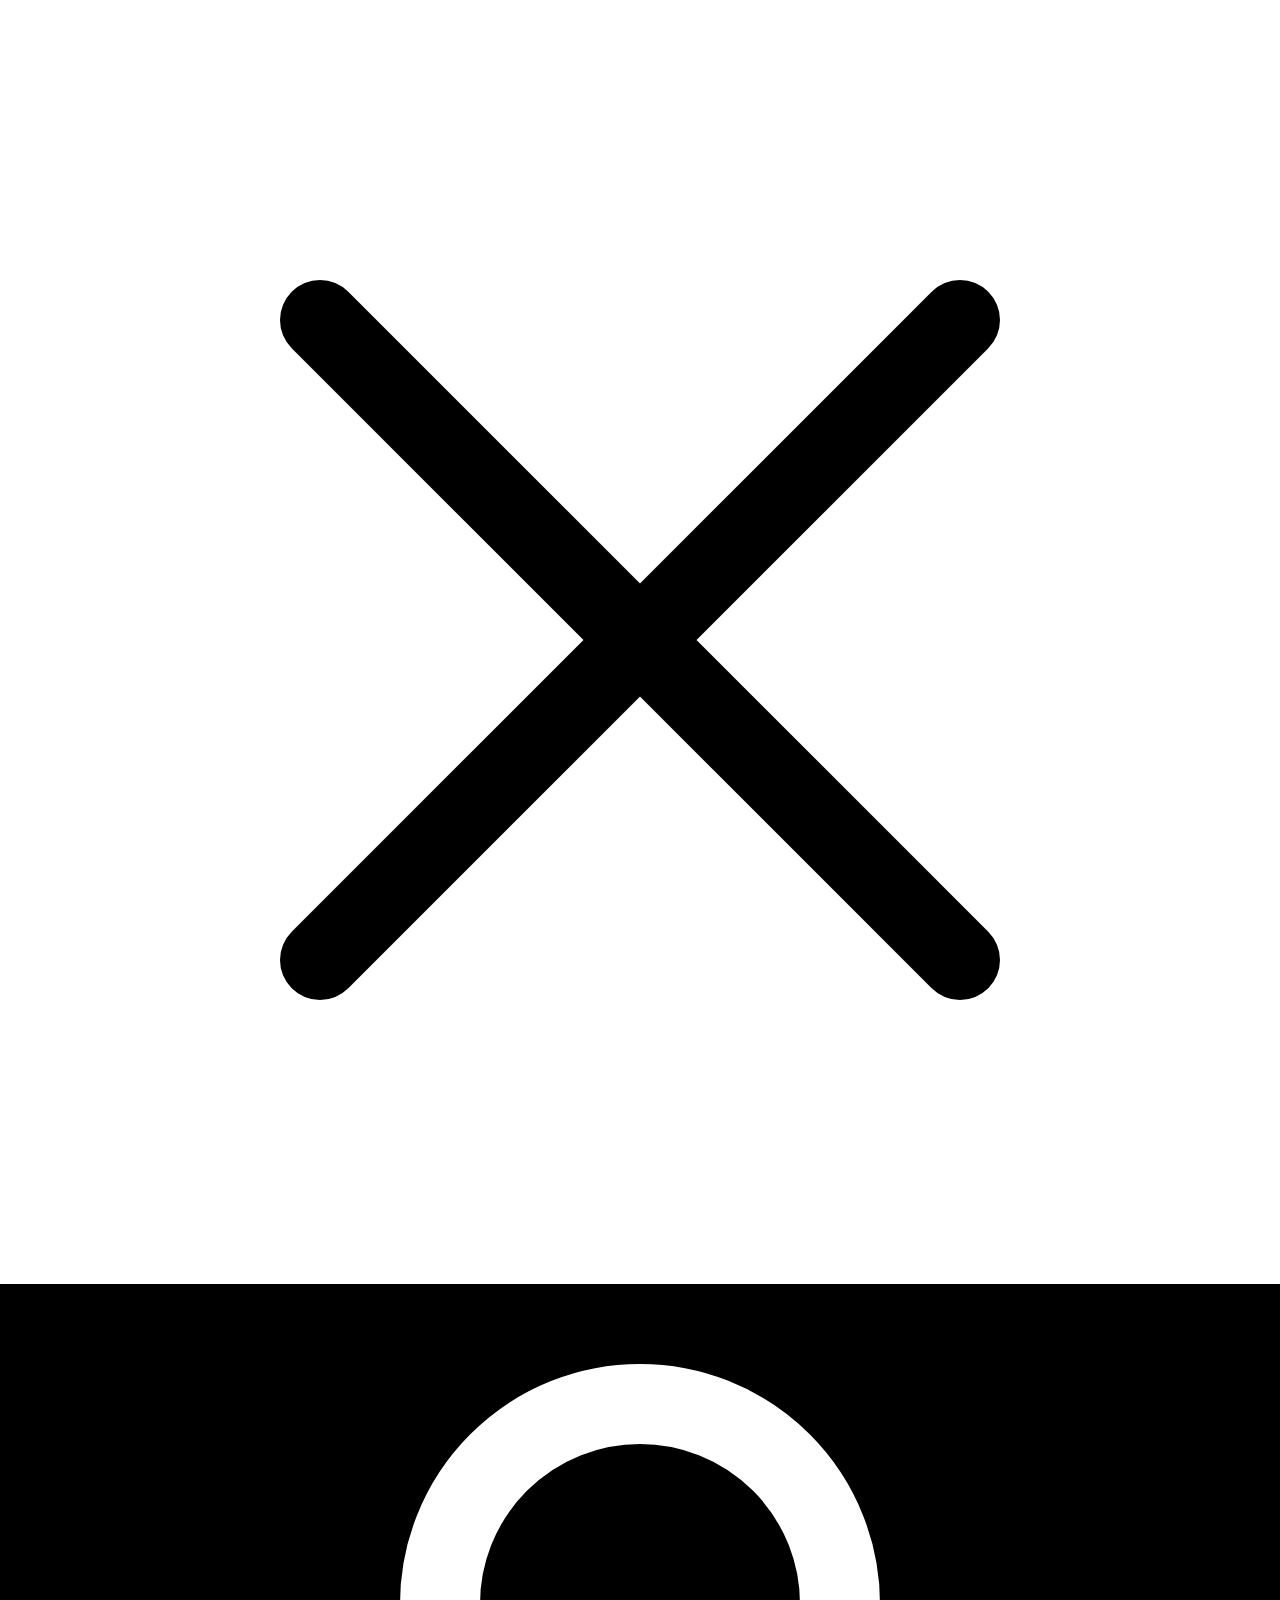
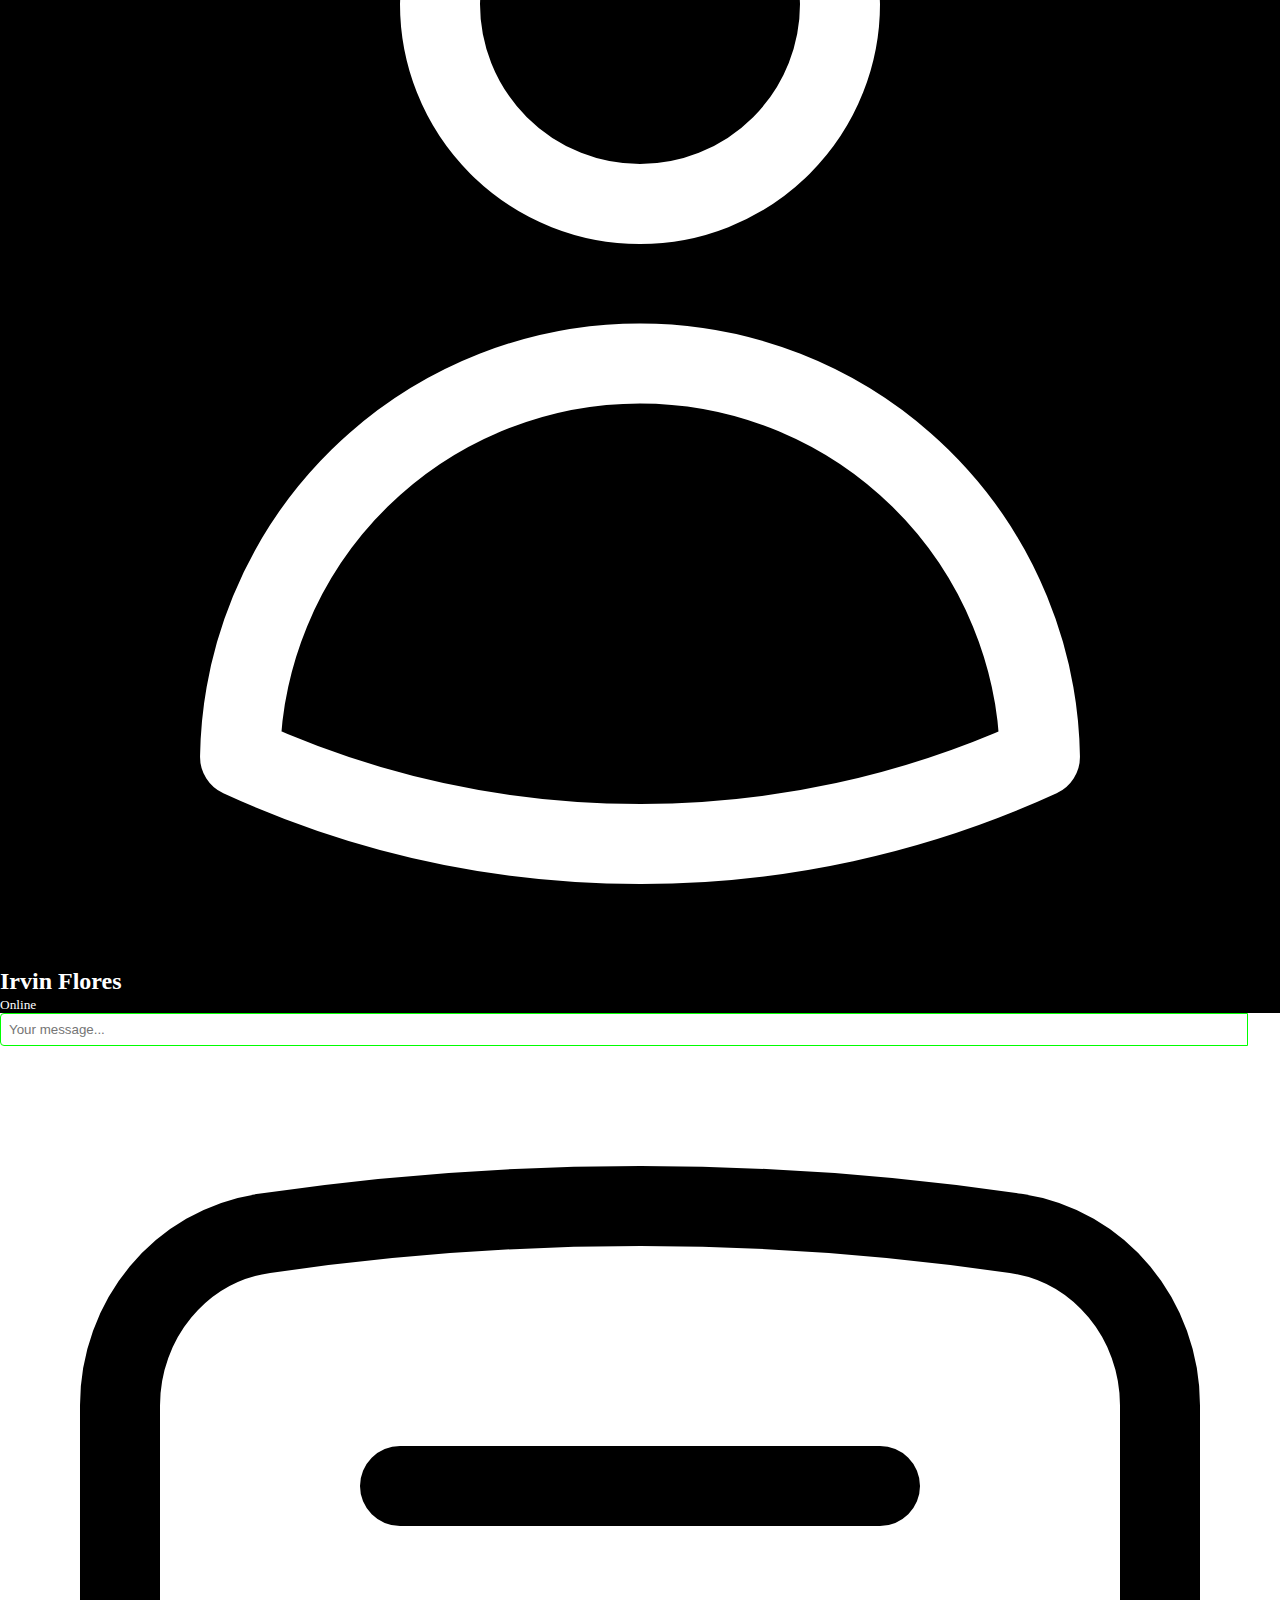
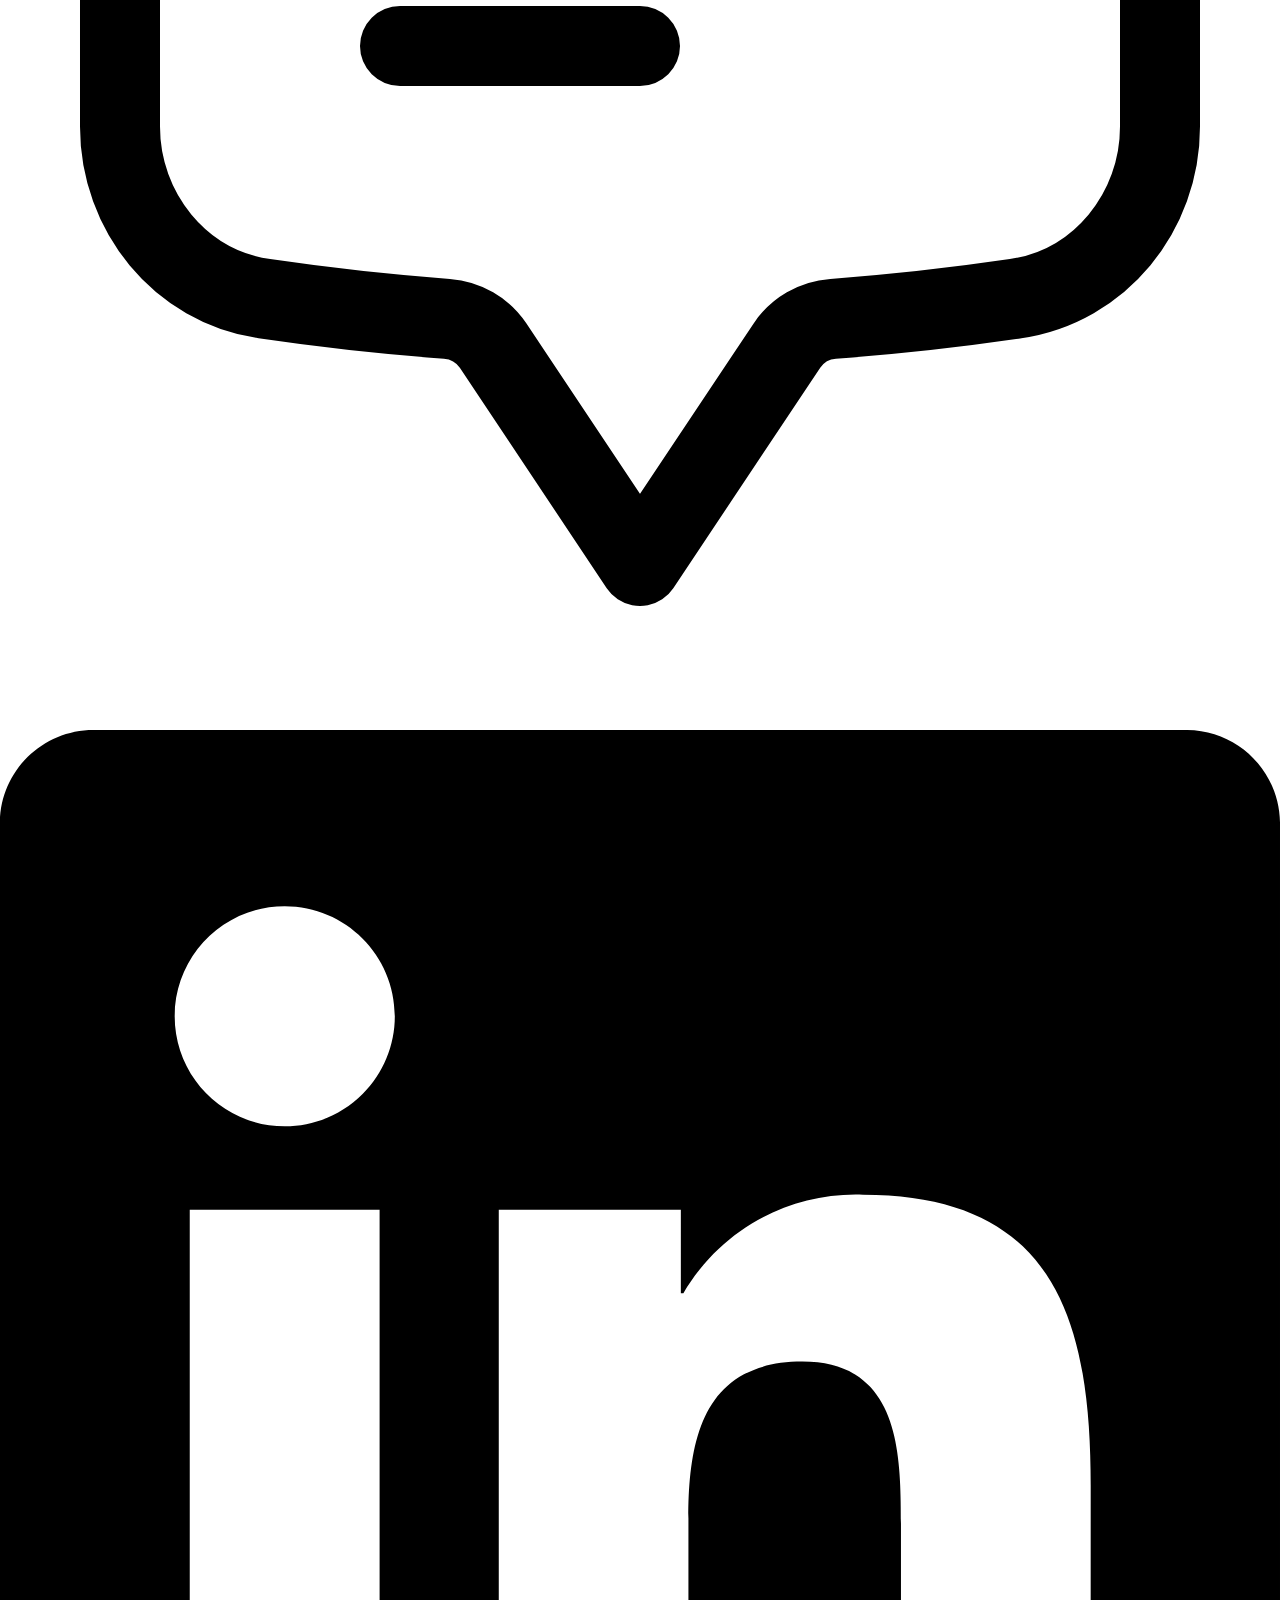
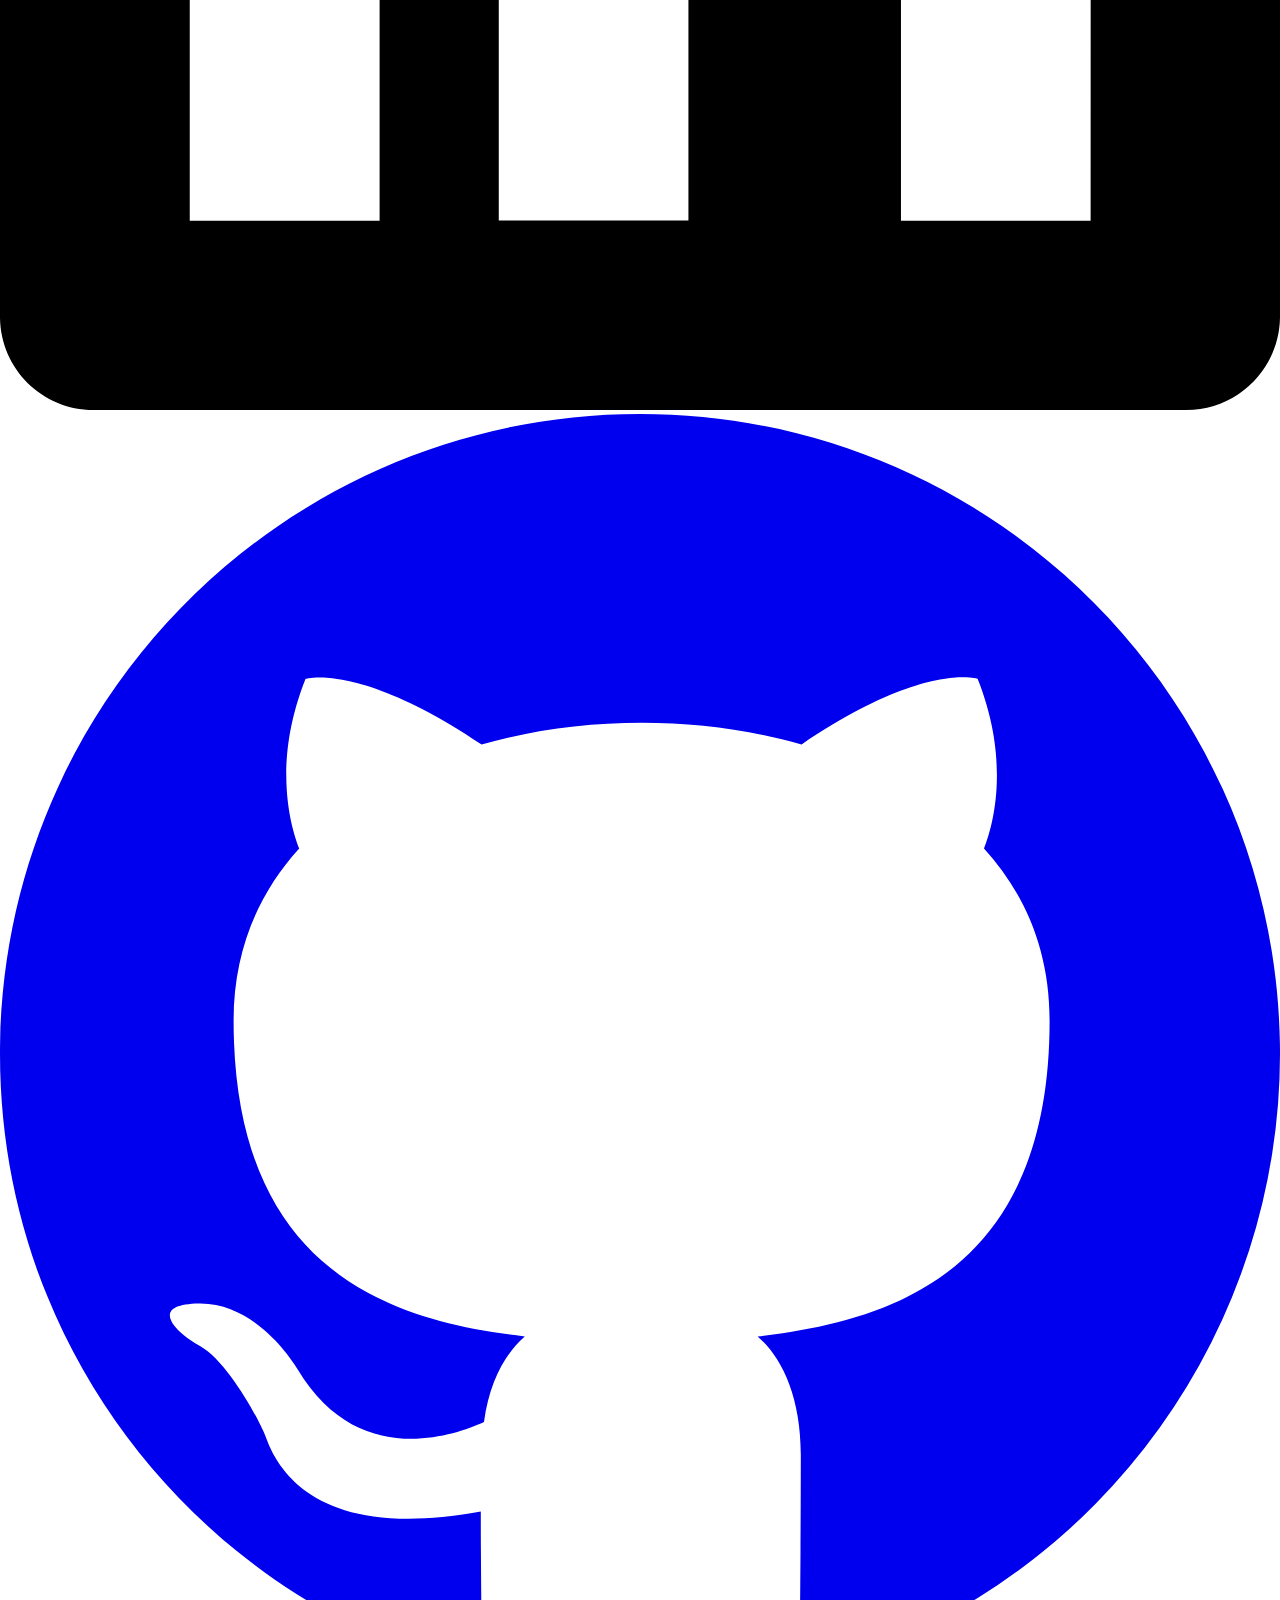
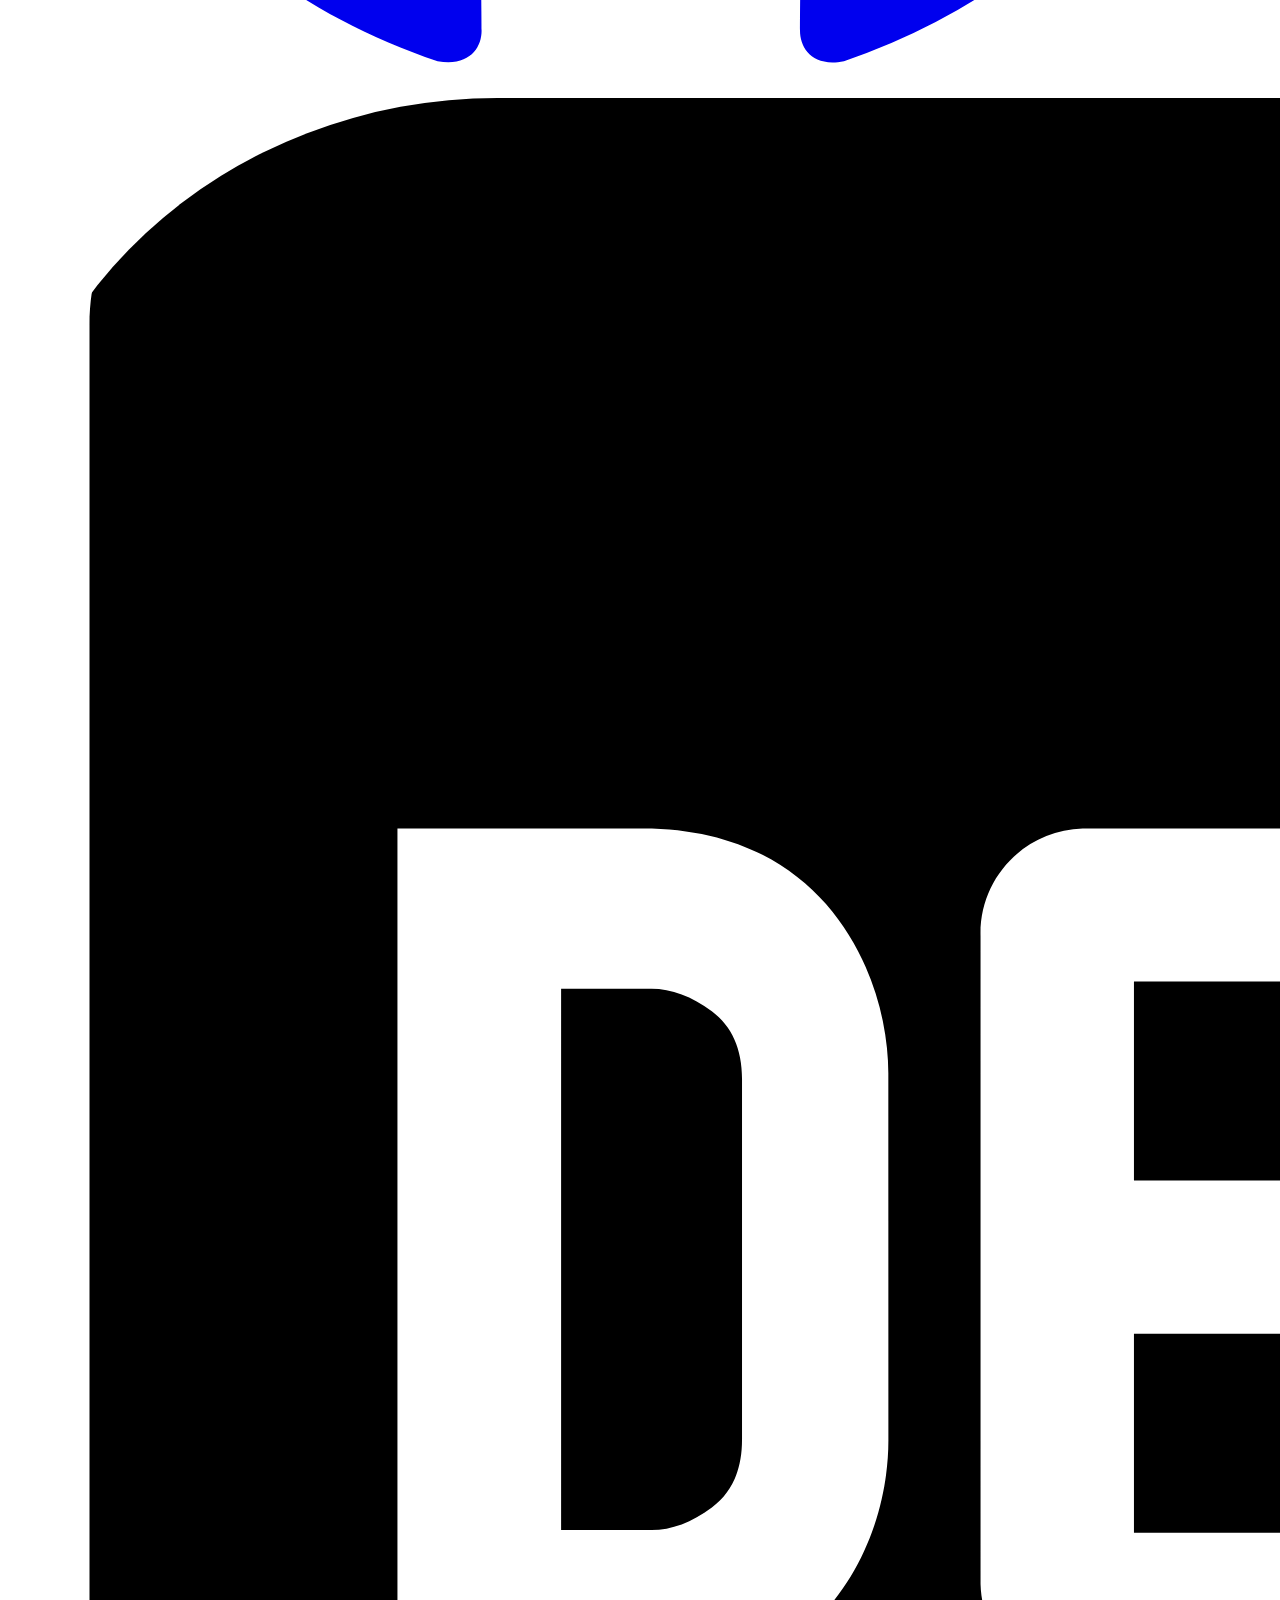
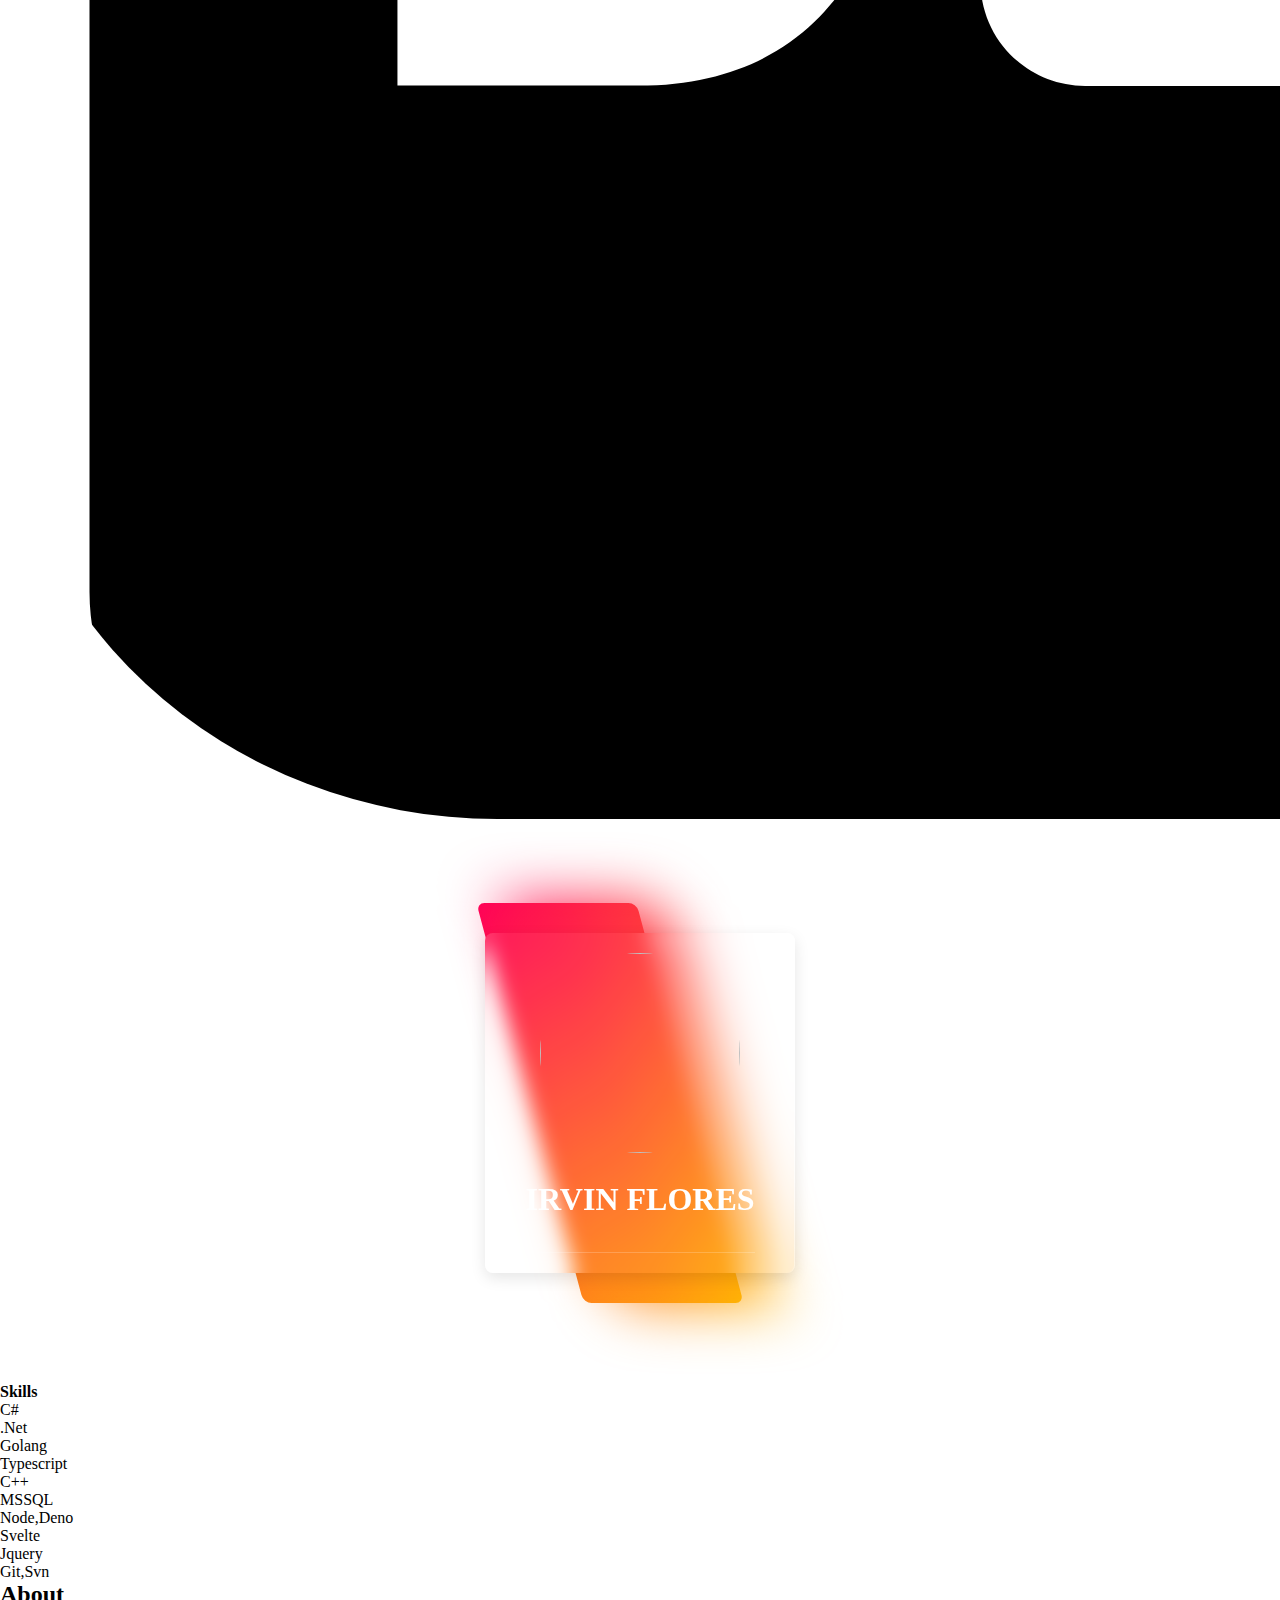
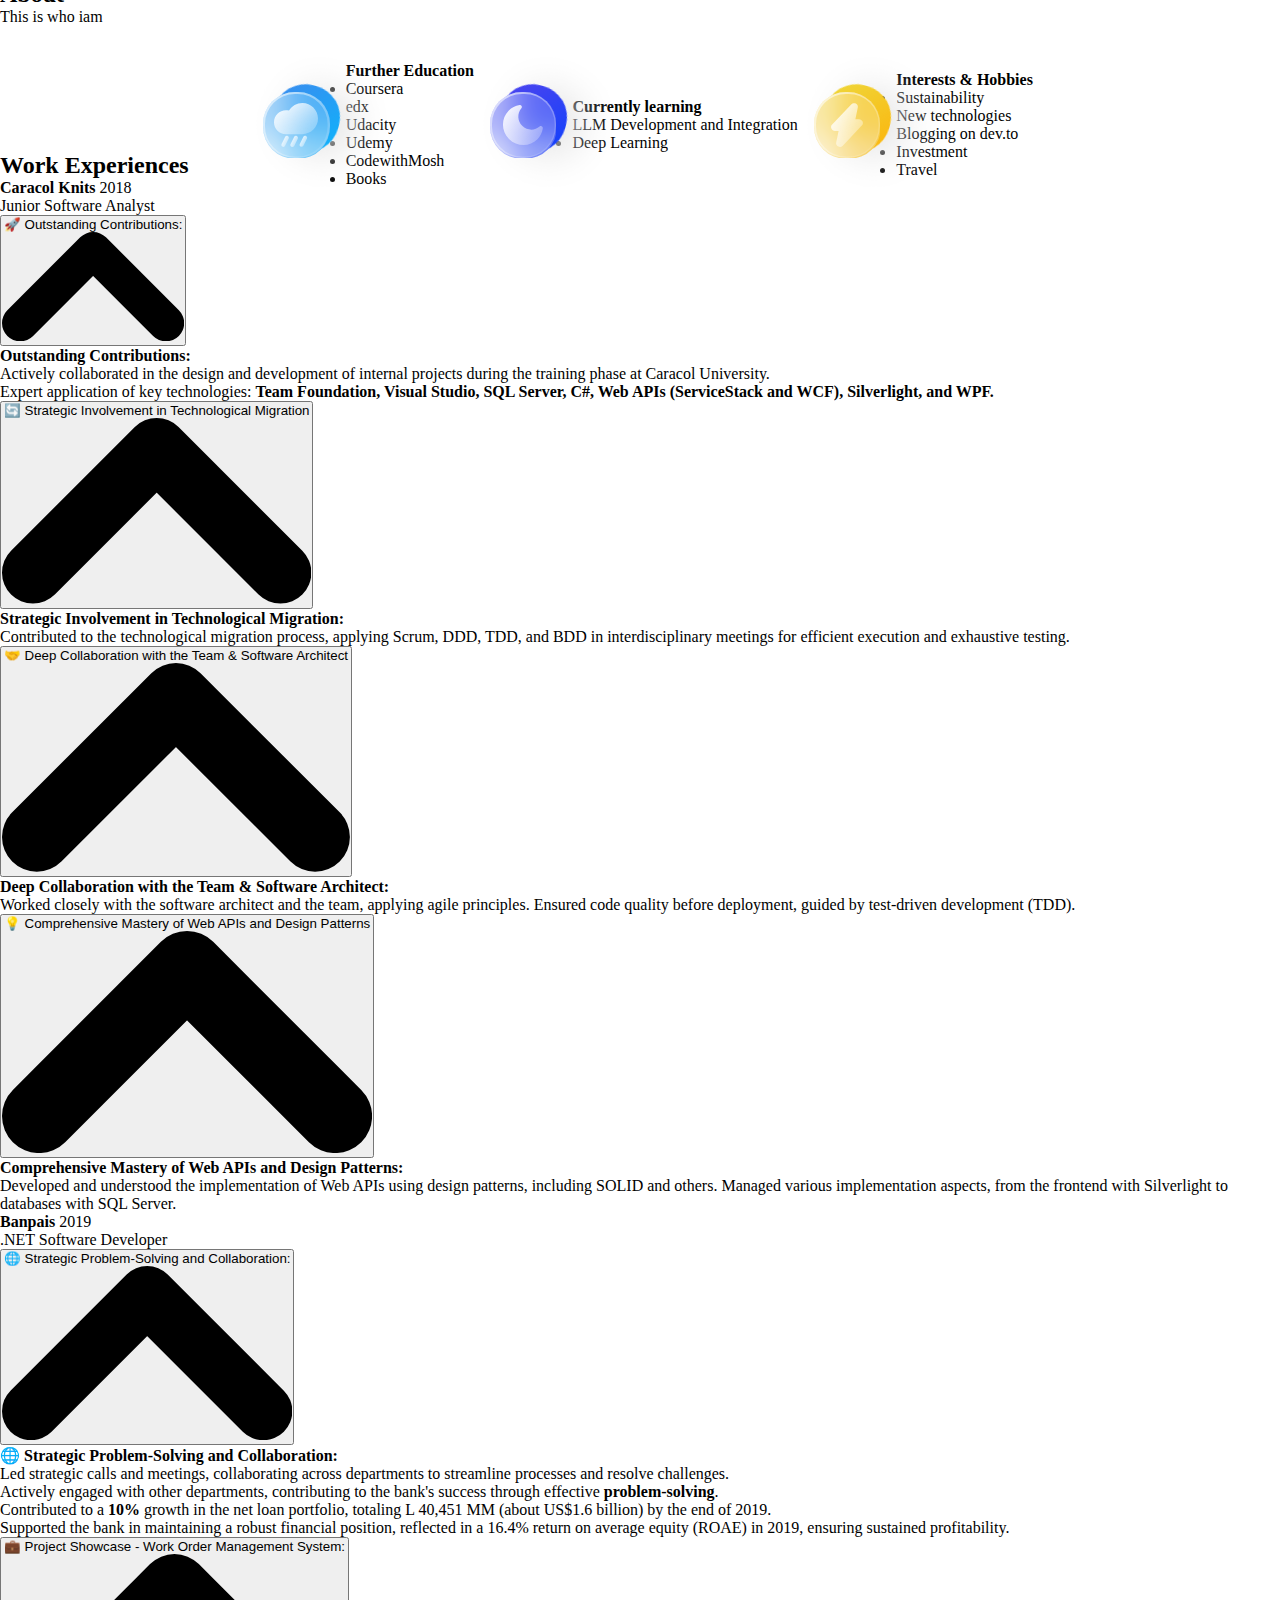
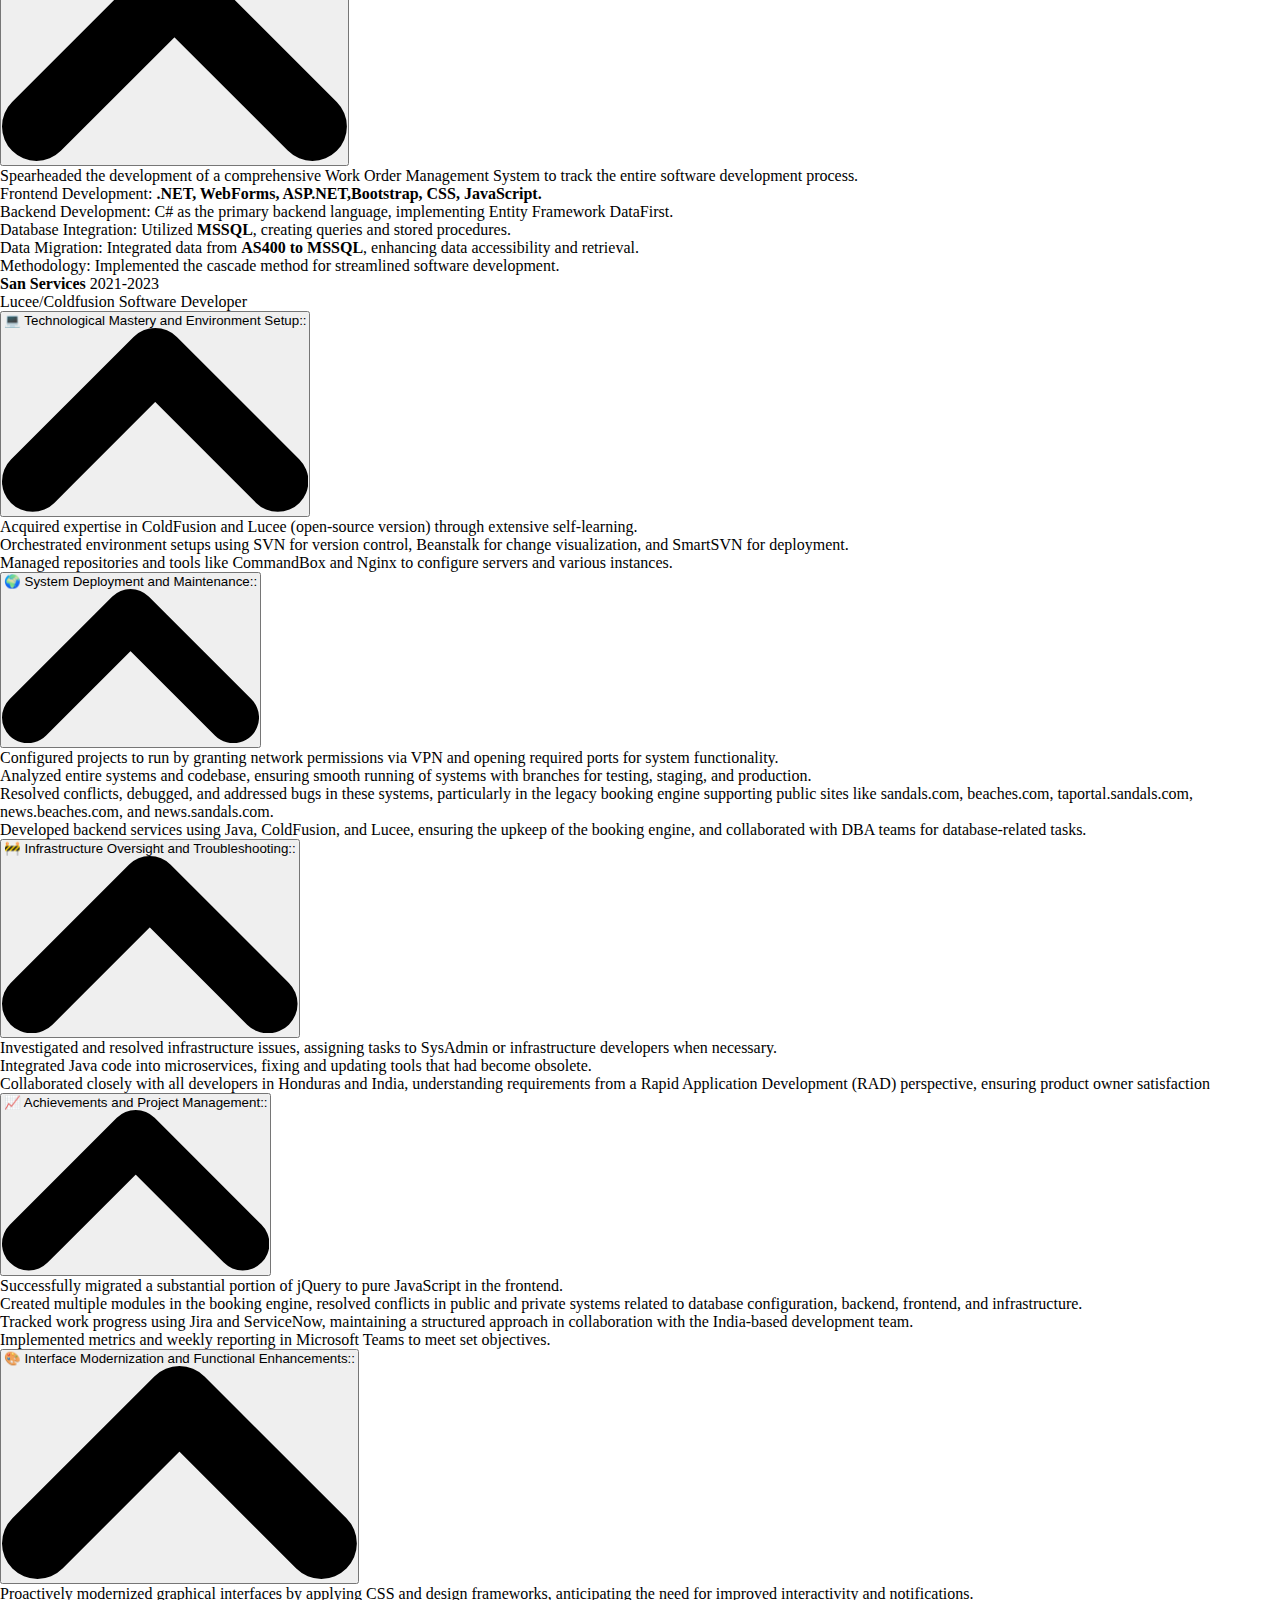
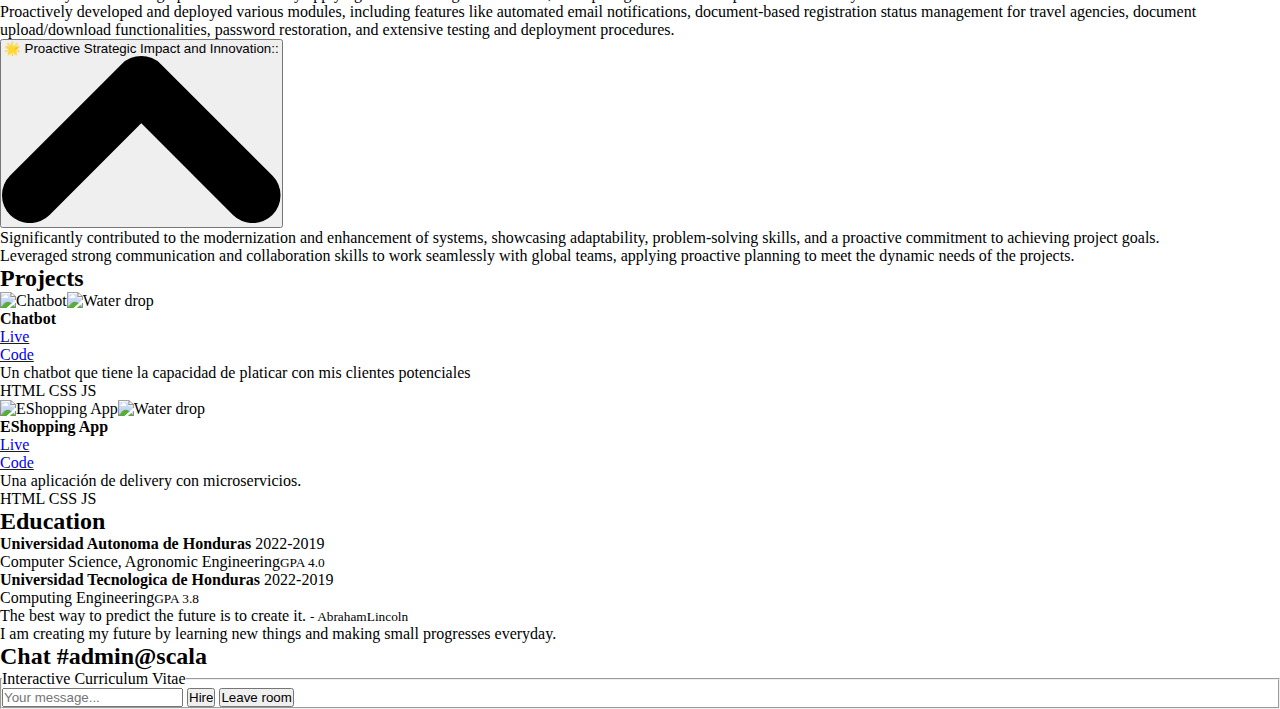
==== commit 08afbfa0: "fixing list" ====
--- a/index.html
+++ b/index.html
@@ -260,7 +260,7 @@
 					}
 
 						const skillList = document.querySelector('#SkillLizt')
-						skillList.innerHTML = generateSkillList(skils, stylez);
+						skillList.innerHTML = generateSkillList(skills, stylez);
 					</script>
 
 				</div>
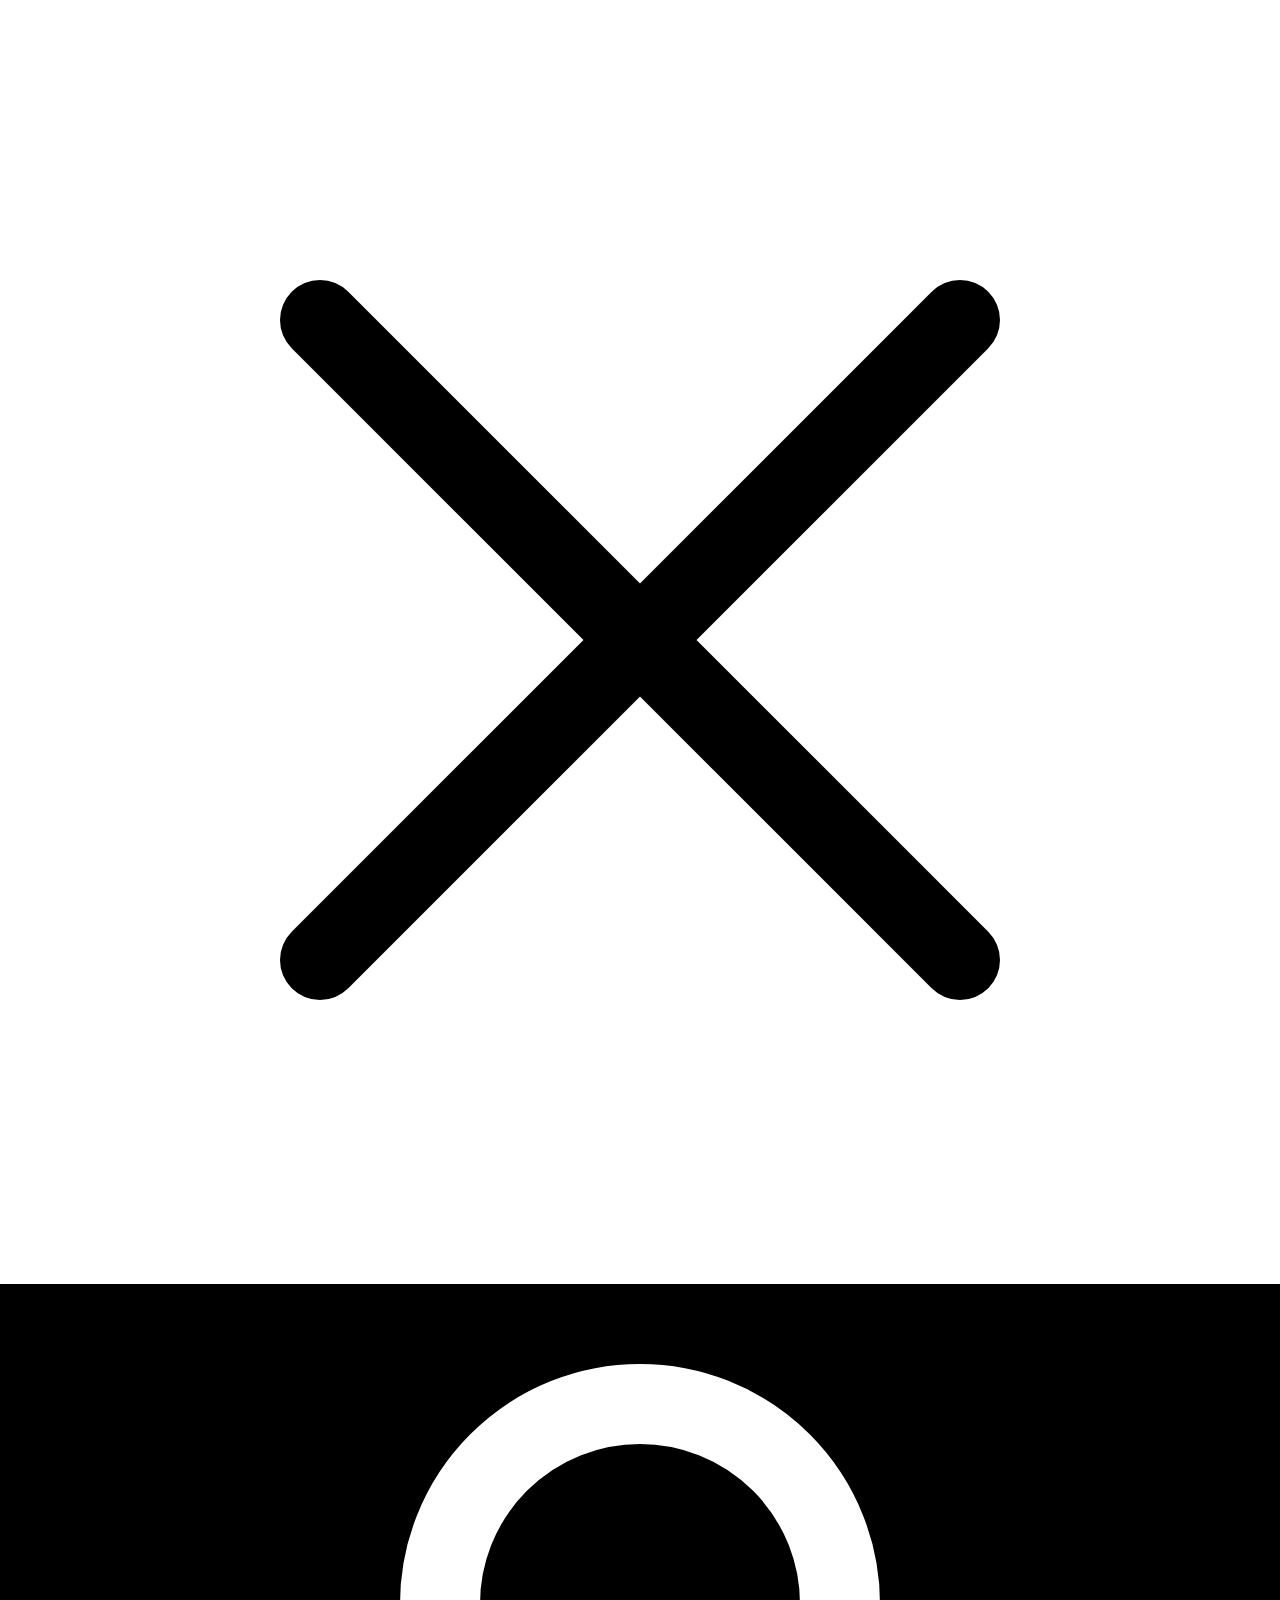
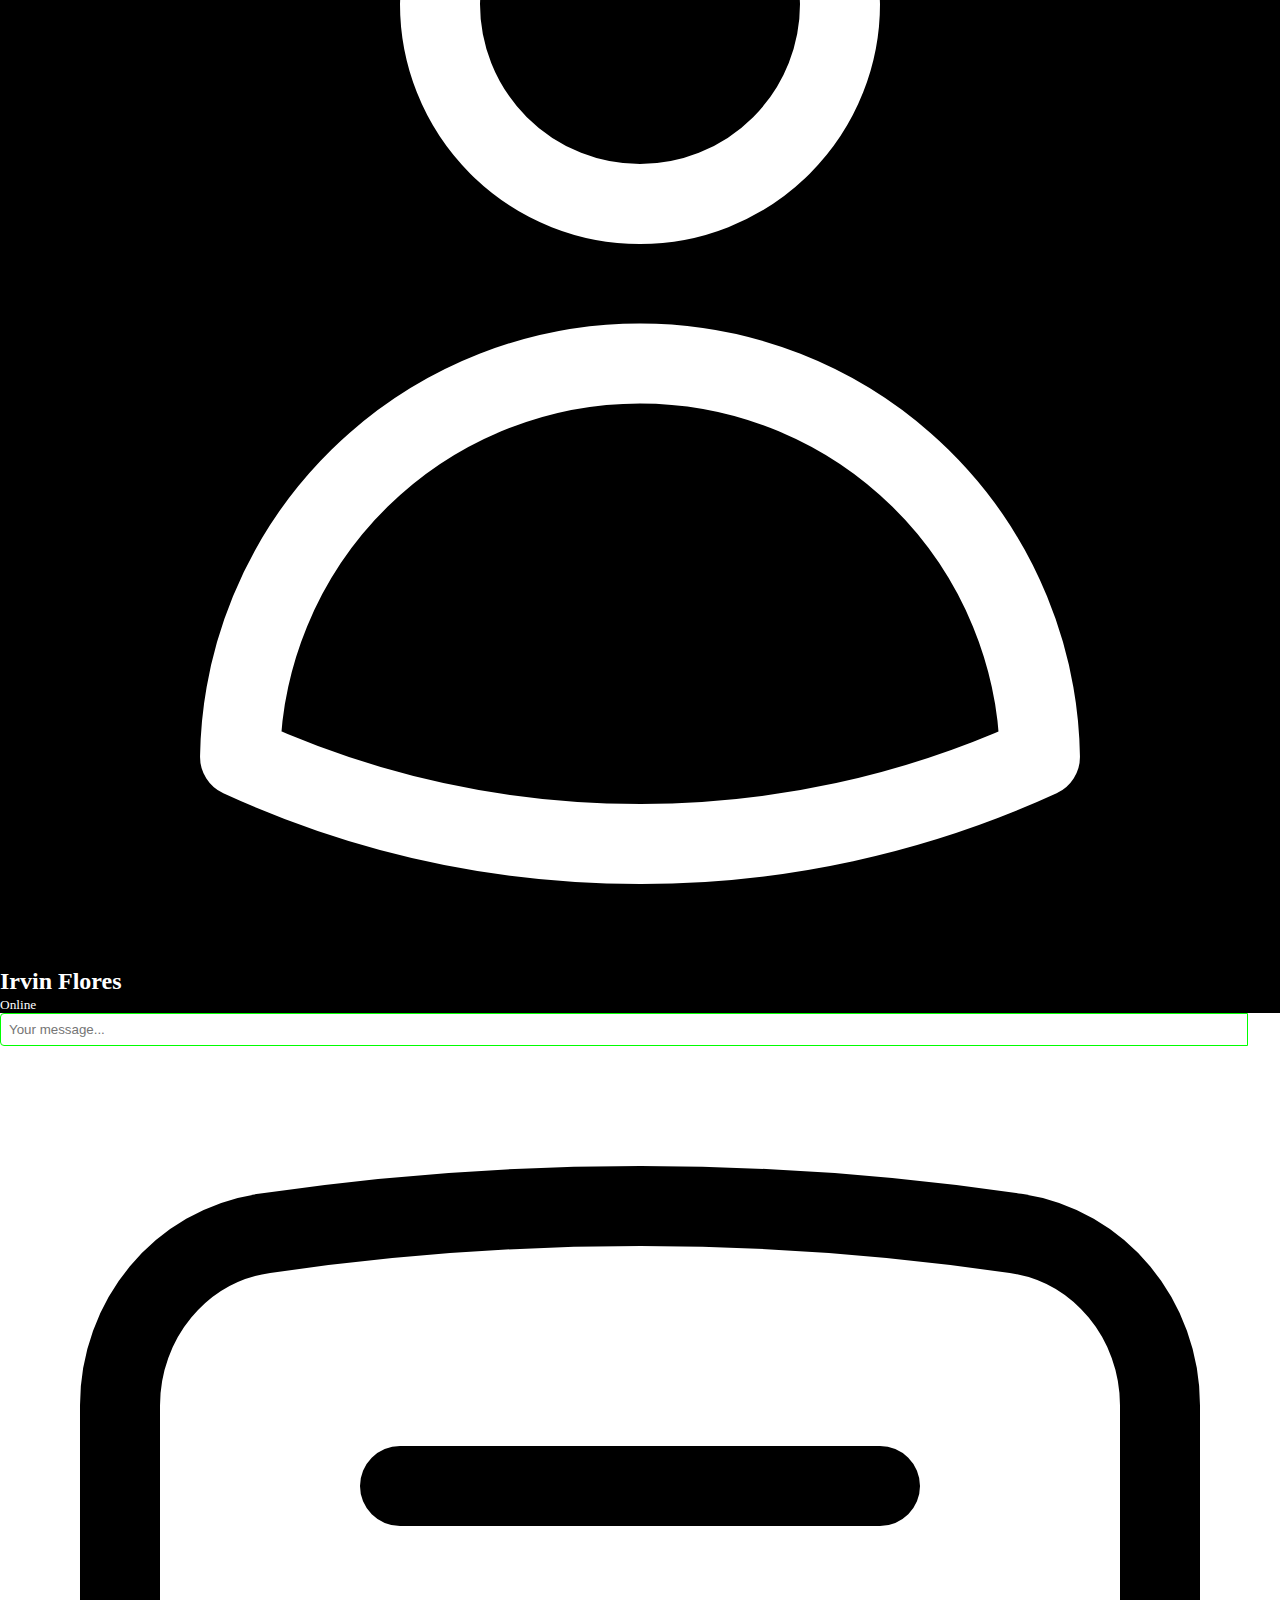
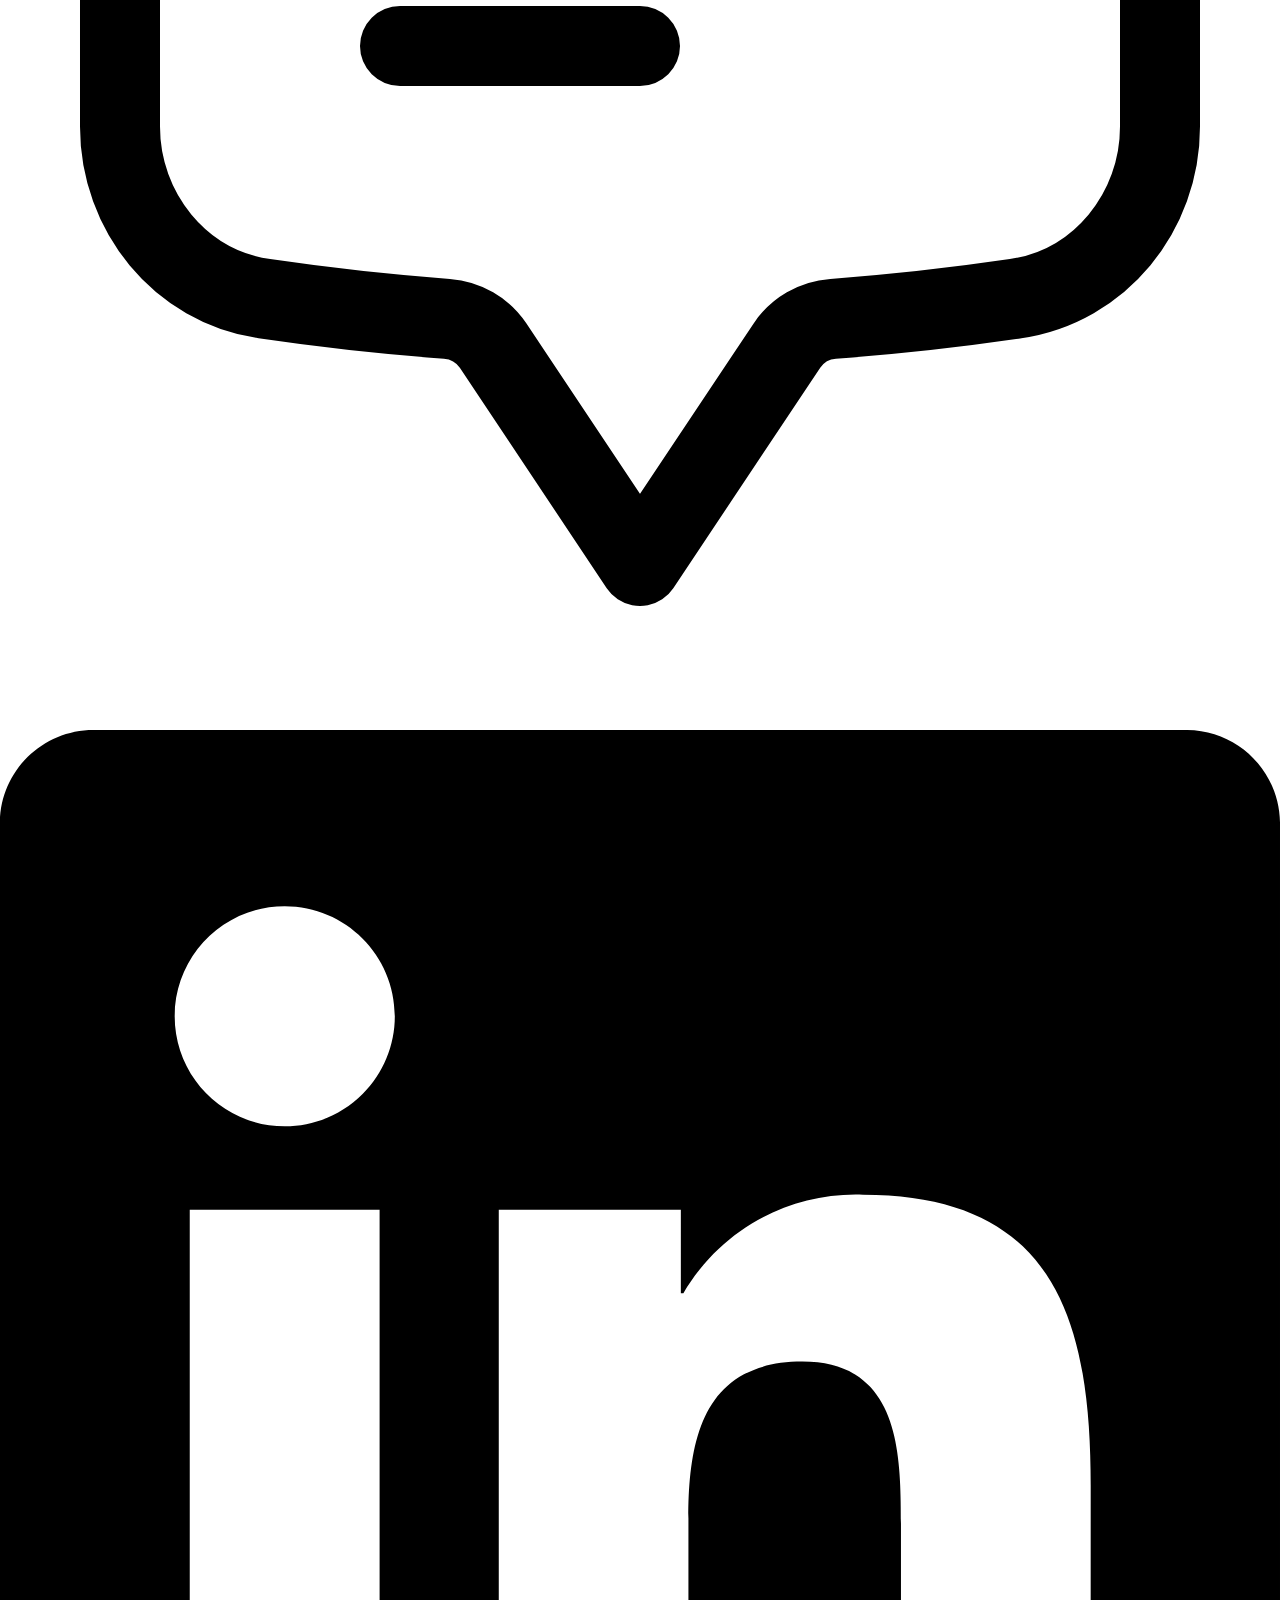
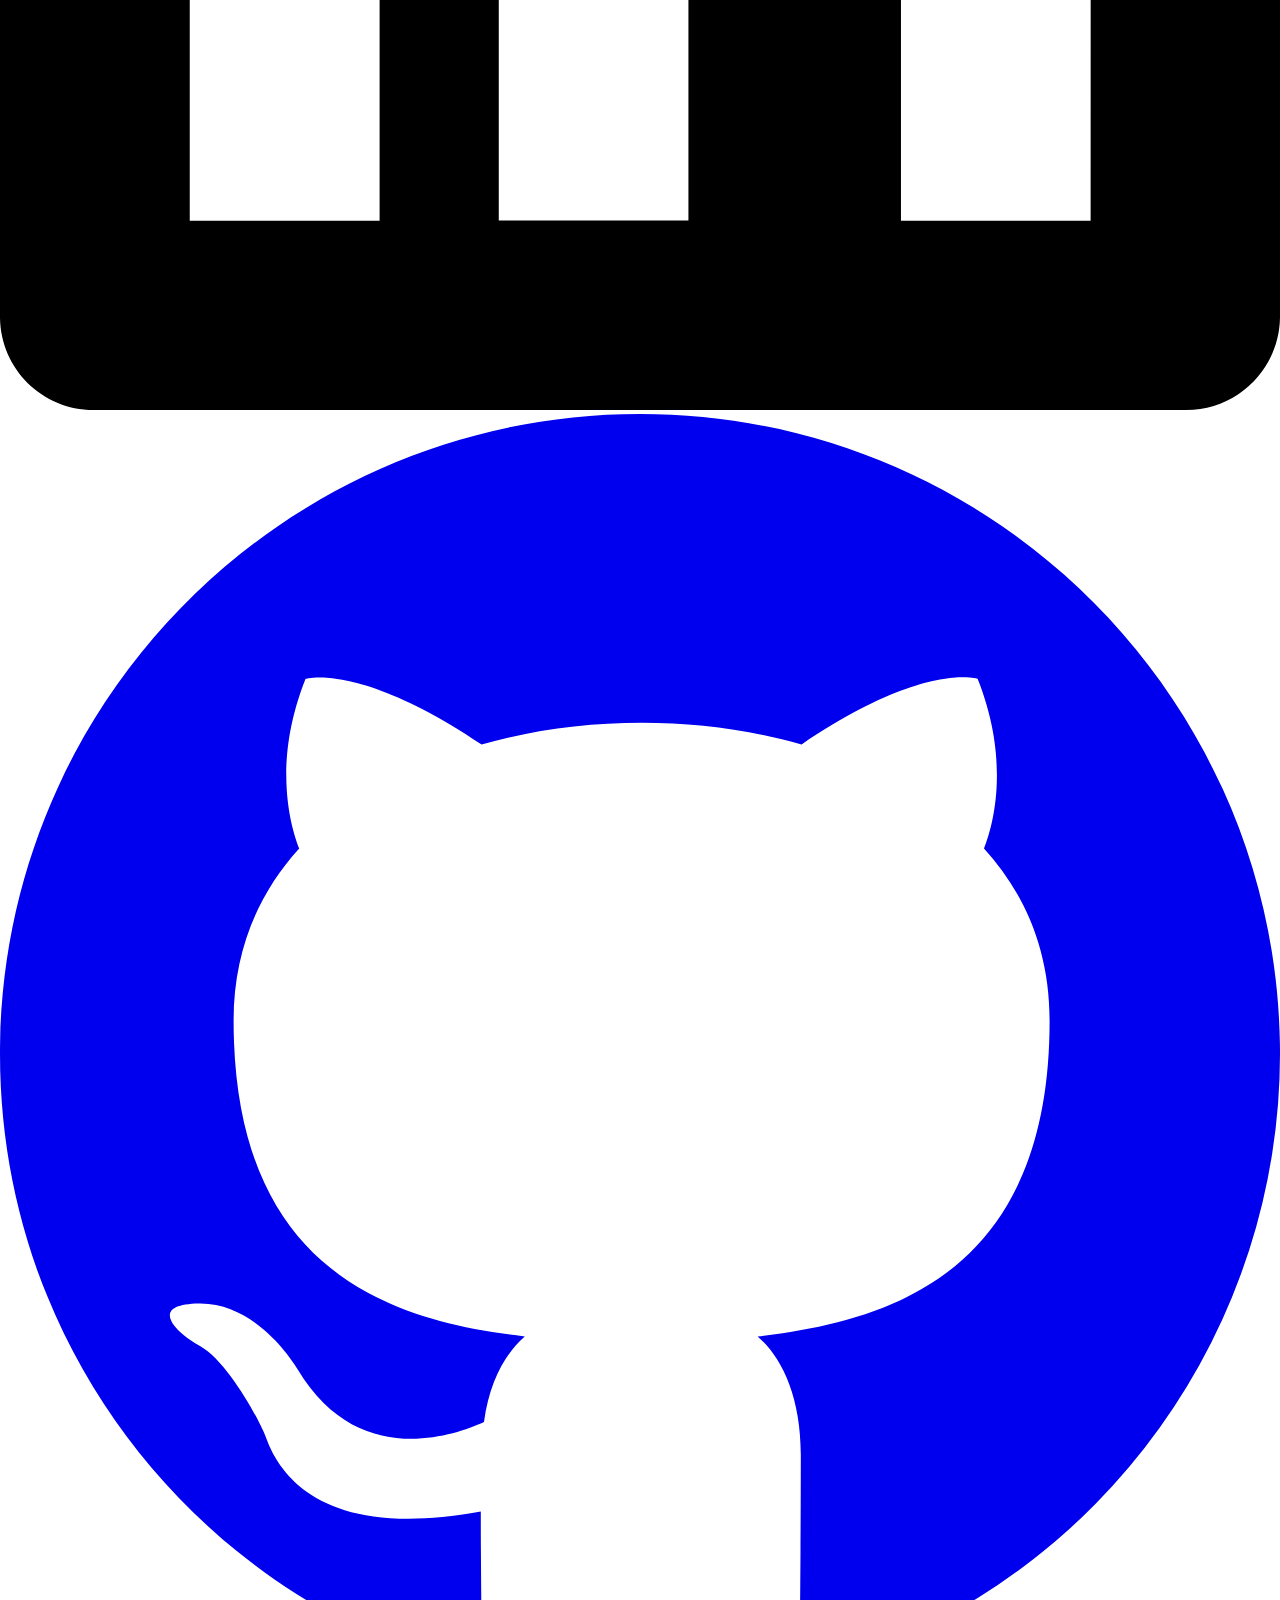
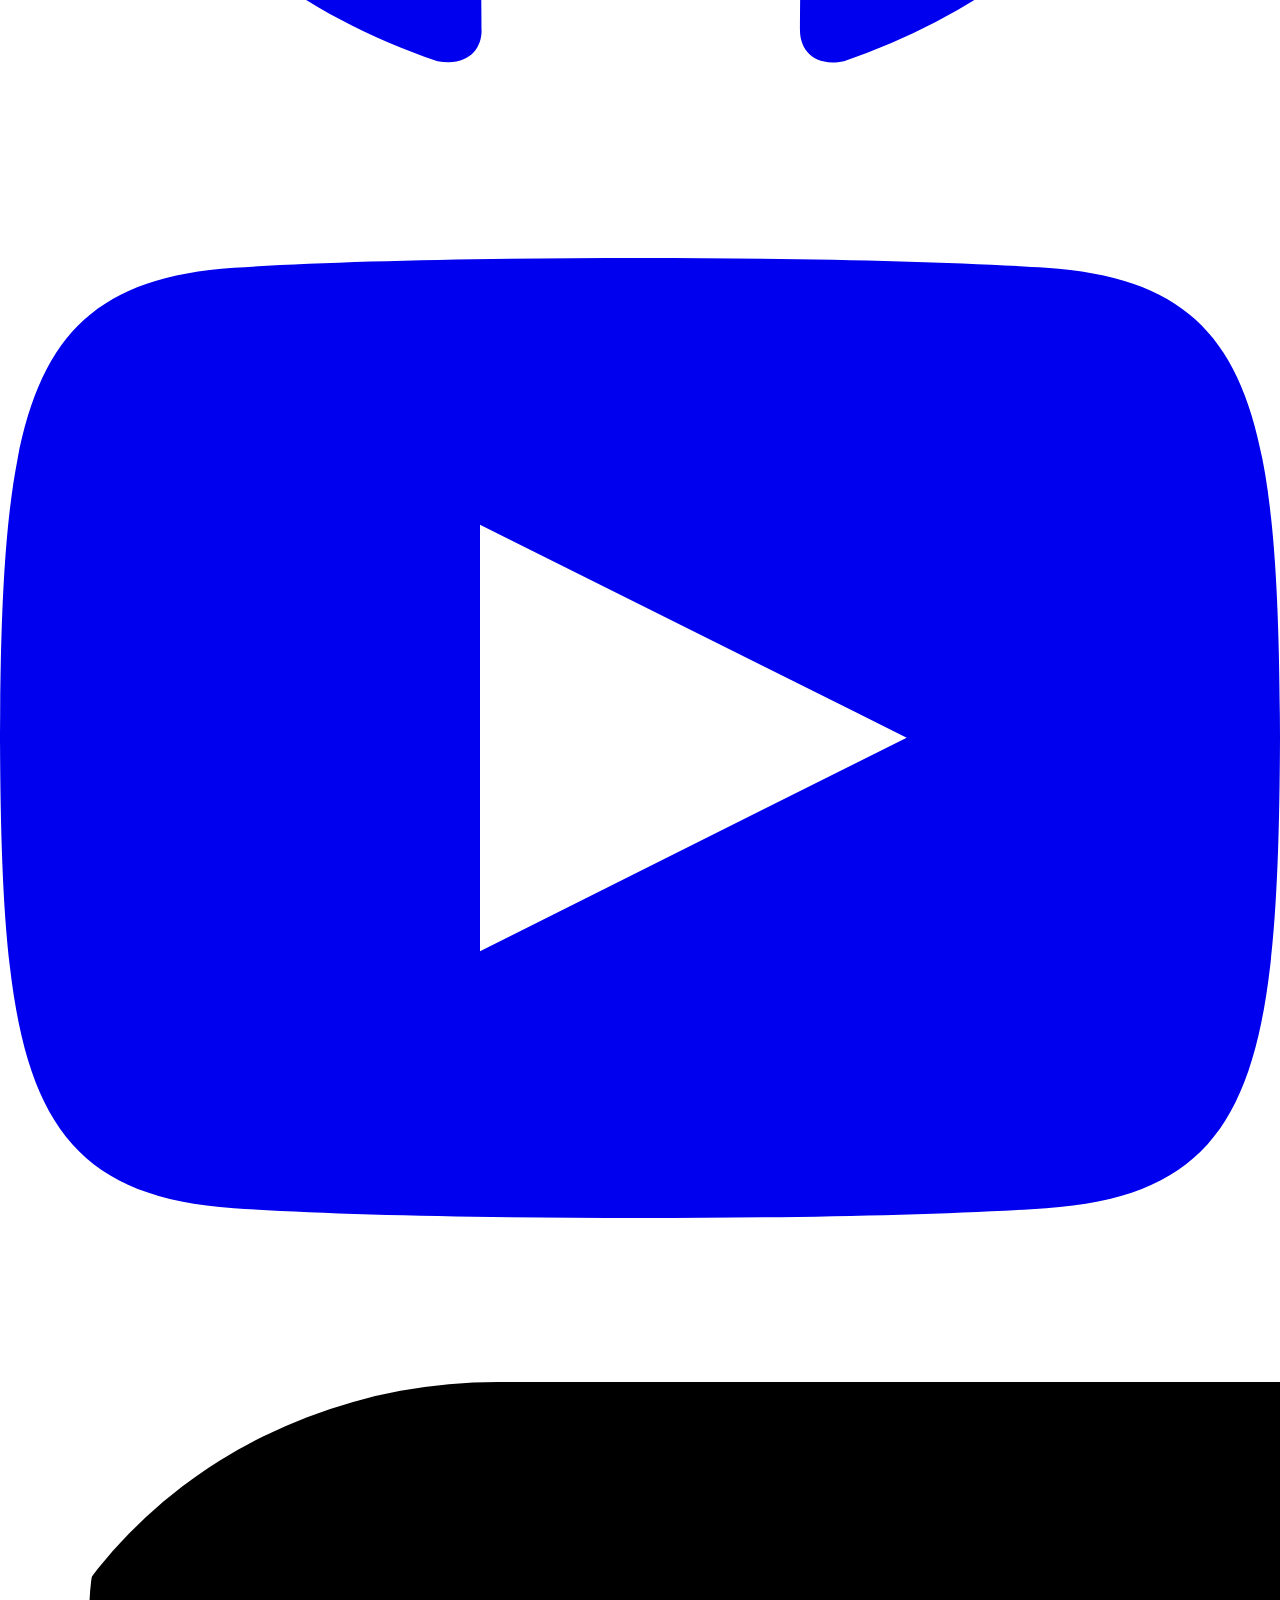
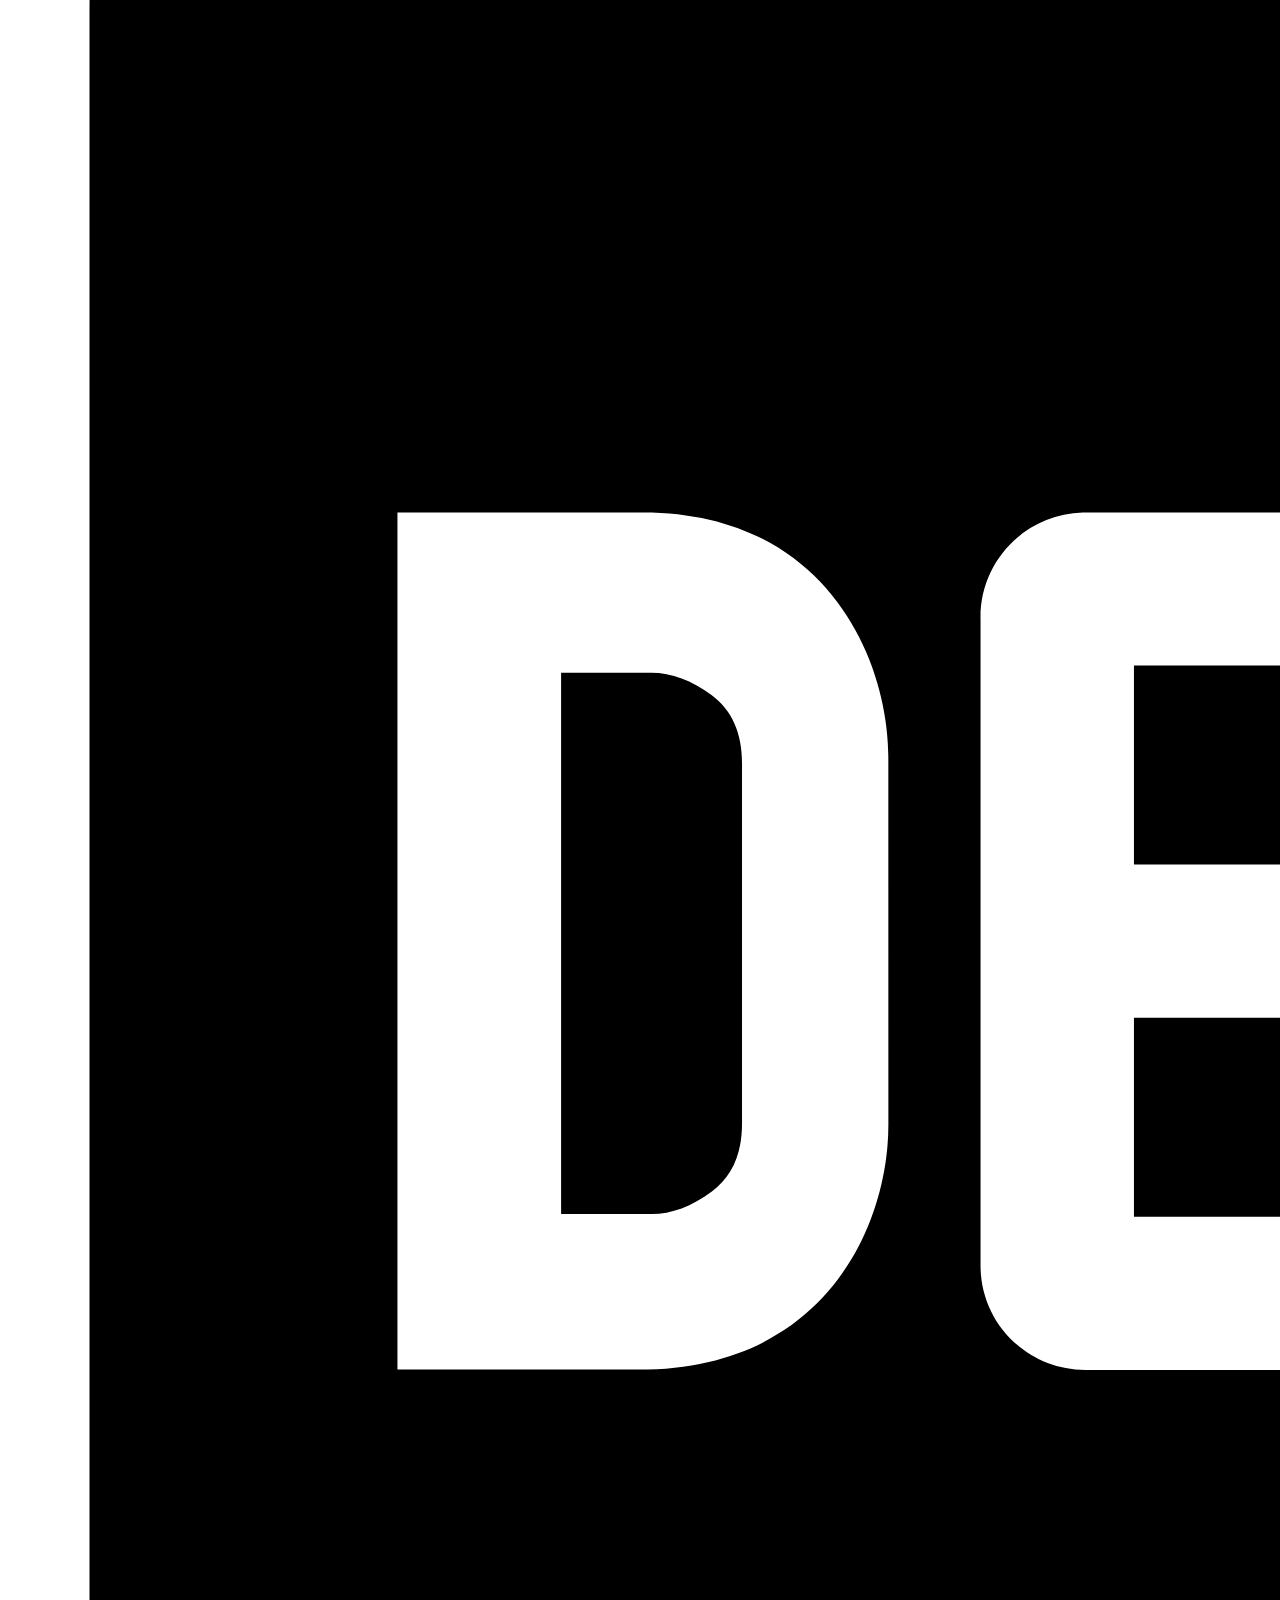
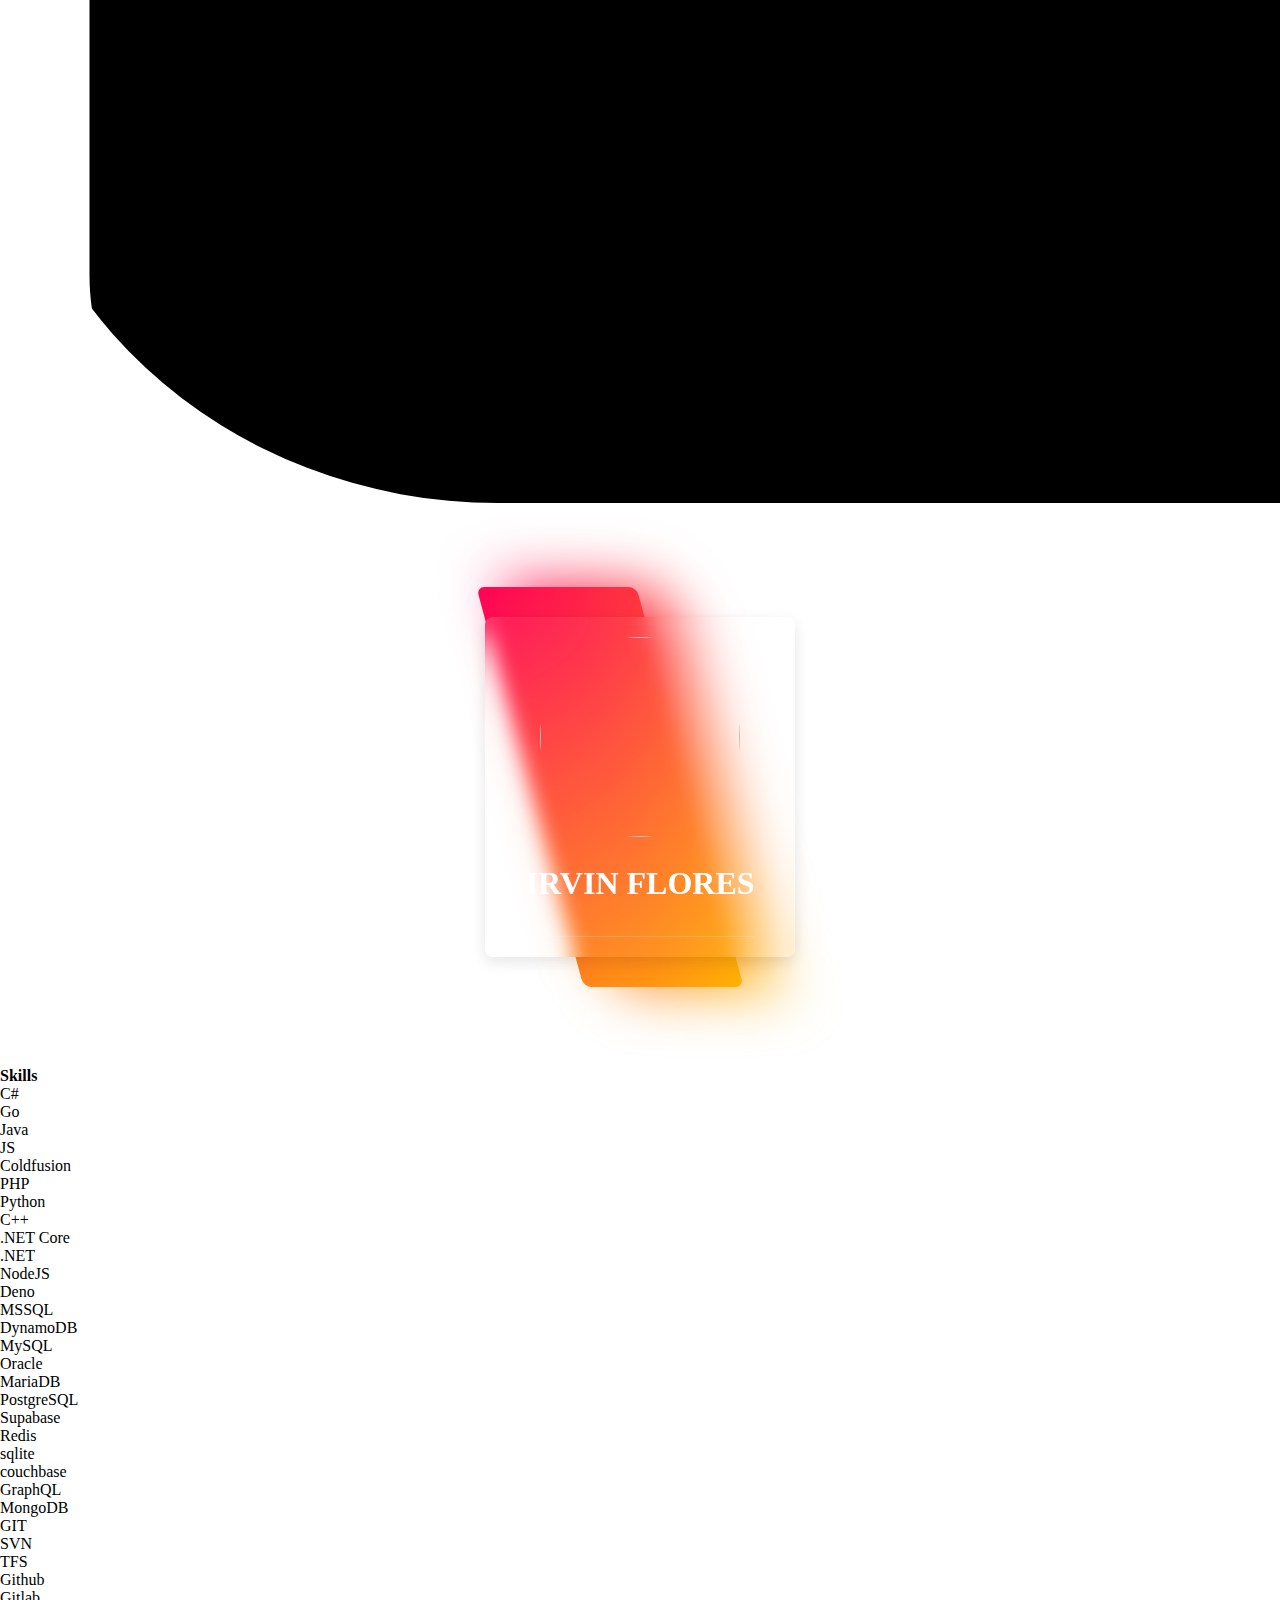
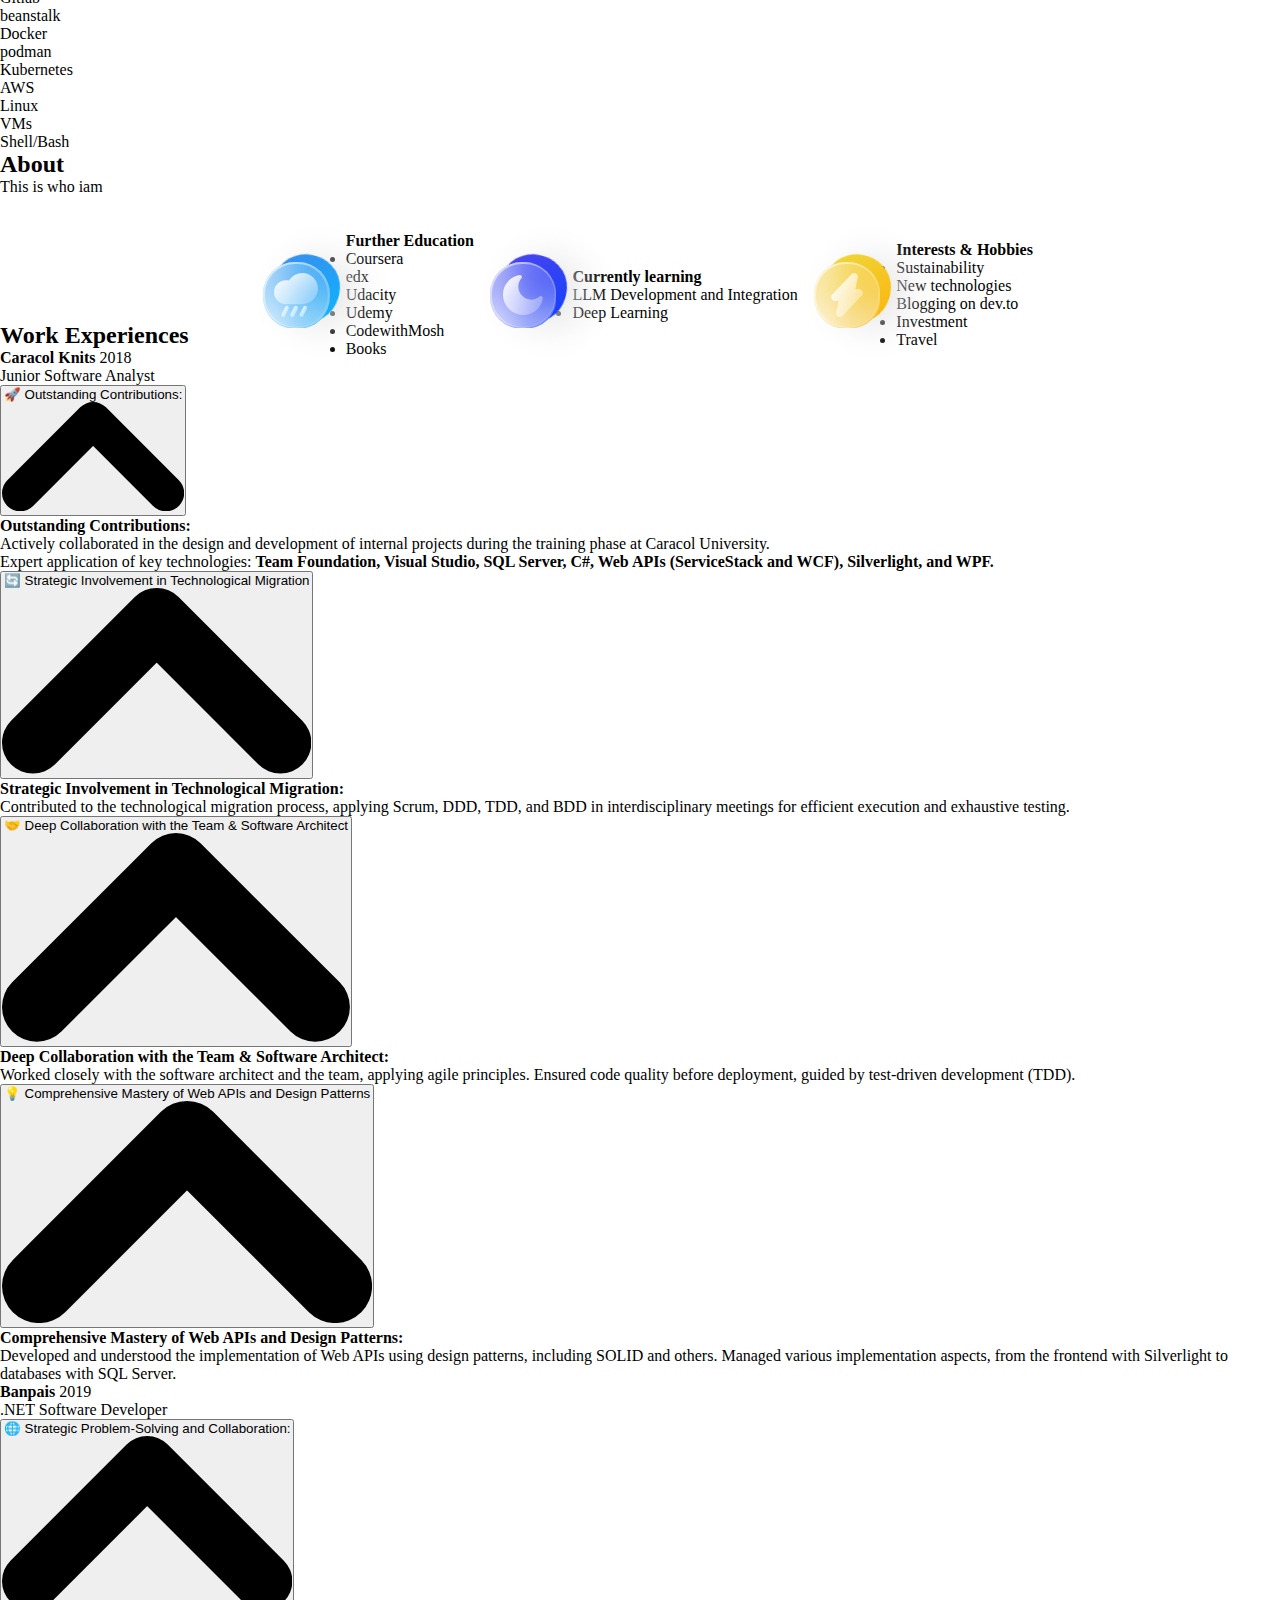
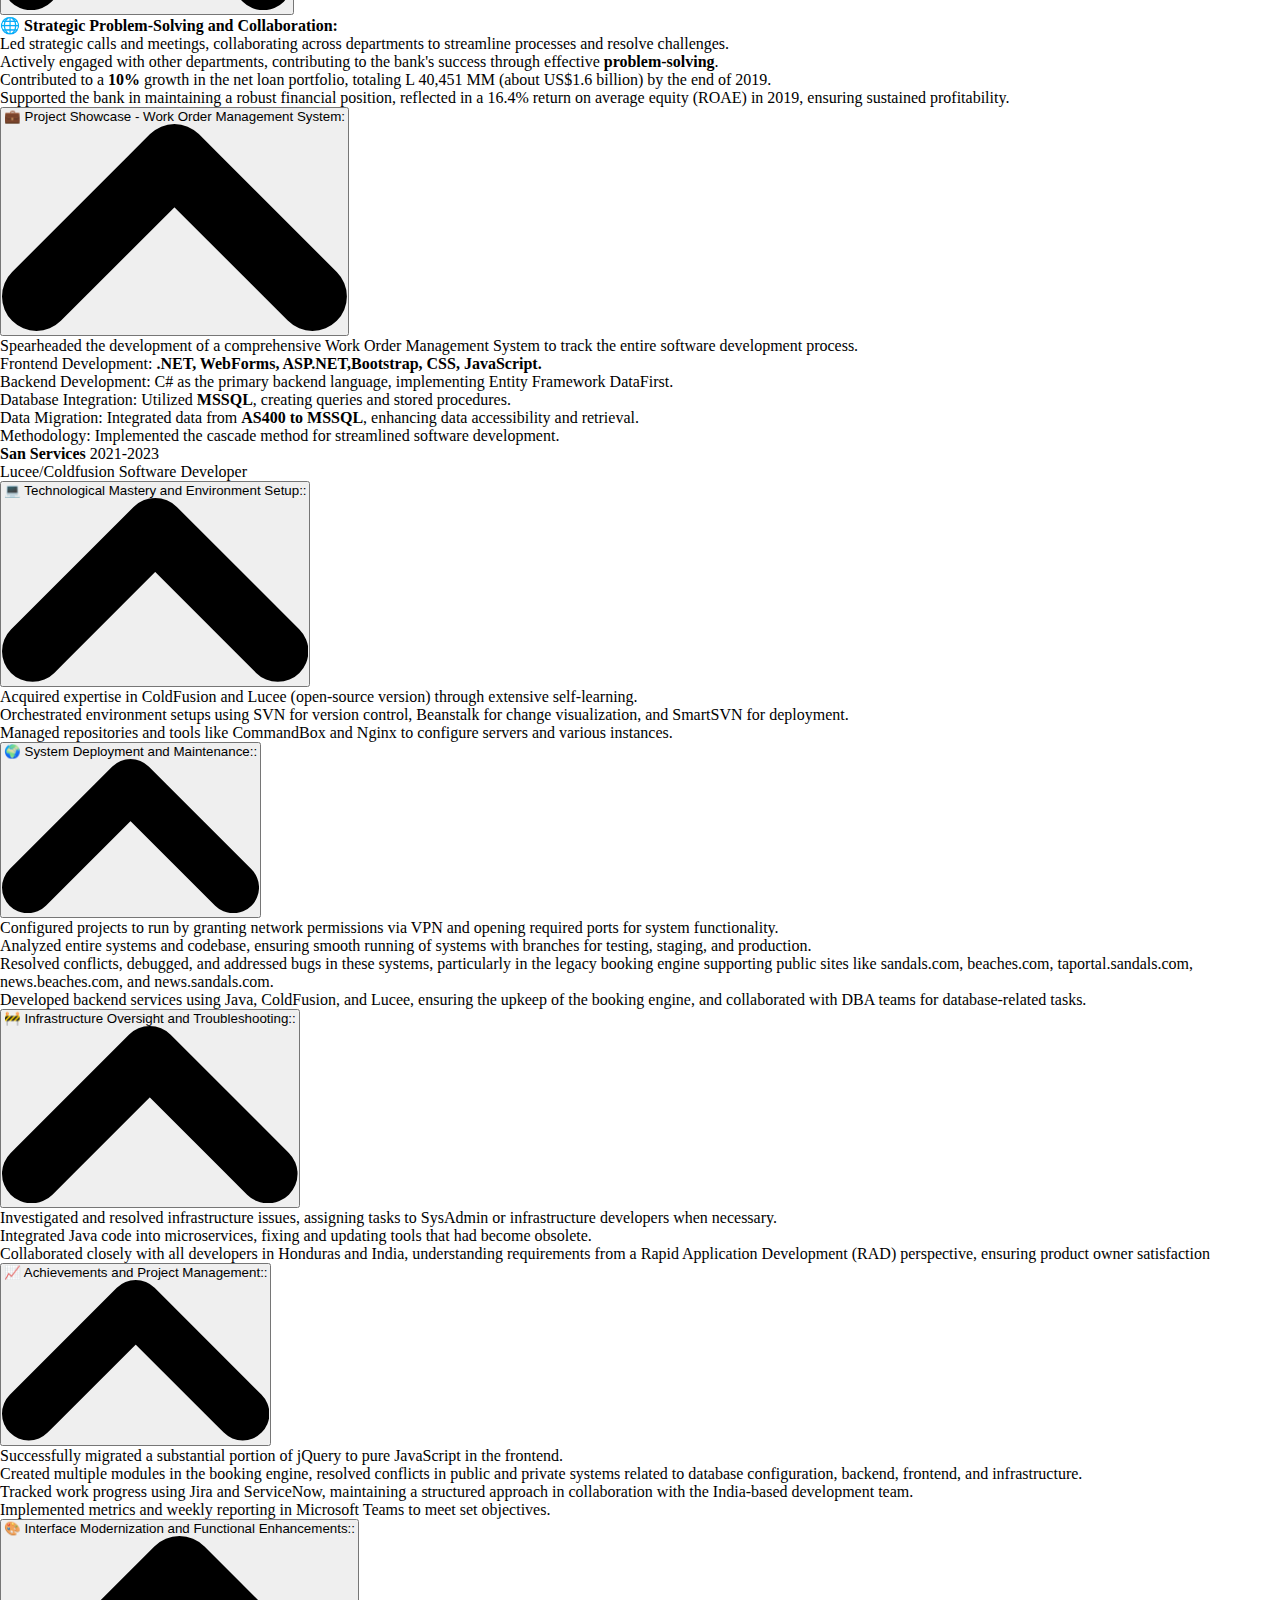
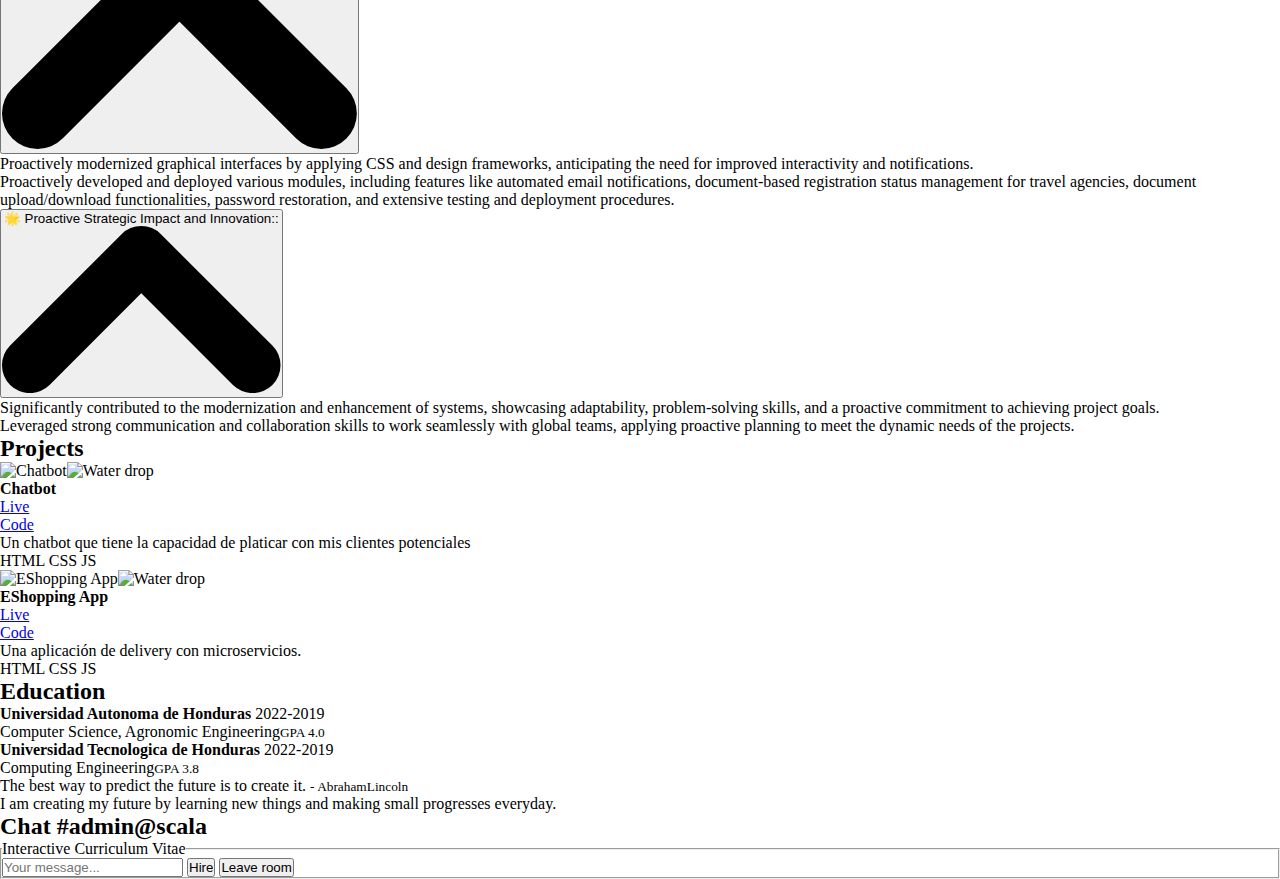
==== commit cbd21d38: "styles changed" ====
--- a/index.html
+++ b/index.html
@@ -1,111 +1,207 @@
 <!DOCTYPE html>
 <html lang="en">
-
-<head>
-	<meta charset="utf-8">
-	<title>Chat</title>
-	<meta name="viewport" content="width=device-width, initial-scale=1.0">
-	<meta name="description" content="Irvin Flores">
-	<meta name="author" content="Irvin Flores">
-
-	<script src="resource/js/jquery-1.10.2.min.js"></script>
-
-	<!-- Le styles -->
-	<link href="./resource/css/tail.css" rel="stylesheet" />
-	<script src="./resource/css/tail.js"></script>
-
-	<link rel="apple-touch-icon-precomposed" sizes="144x144" href="./resource/ico/apple-touch-icon-144-precomposed.png">
-	<link rel="apple-touch-icon-precomposed" sizes="114x114" href="./resource/ico/apple-touch-icon-114-precomposed.png">
-	<link rel="apple-touch-icon-precomposed" sizes="72x72" href="./resource/ico/apple-touch-icon-72-precomposed.png">
-	<link rel="apple-touch-icon-precomposed" href="./resource/ico/apple-touch-icon-57-precomposed.png">
-	<link rel="shortcut icon" href="./resource/ico/favicon.png">
-
-	<link rel="stylesheet" href="./resource/css/chat.css">
-
-	<script src="./resource/js/chat.js"></script>
-
-	<script>
-		let whereJobsWhere = ["San Pedro Sula", "Potrerillos, Cortes"]
-	</script>
-
-	<!-- Google tag (gtag.js) -->
-<script async src="https://www.googletagmanager.com/gtag/js?id=G-406EGYMQQS"></script>
-<script>
-  window.dataLayer = window.dataLayer || [];
-  function gtag(){dataLayer.push(arguments);}
-  gtag('js', new Date());
-
-  gtag('config', 'G-406EGYMQQS');
-</script>
-
-
-</head>
-
-<body>
-
-	<!-- Chat -->
-	<div class="fixed bottom-0 right-0 flex flex-col items-end ml-6 w-2/3">
-		<div class="chat-modal show mr-5 flex flex-col mb-5 shadow-lg sm:w-1/2 md:w-1/3 lg:w-1/4">
-			<!-- Close button -->
-			<div
-				class="close-chat bg-red-500 hover:bg-red-600 text-white mb-1 w-10 flex justify-center items-center px-2 py-1 rounded self-end cursor-pointer">
-				<svg xmlns="http://www.w3.org/2000/svg" fill="none" viewBox="0 0 24 24" stroke-width="1.5"
-					stroke="currentColor" class="w-6 h-6">
-					<path stroke-linecap="round" stroke-linejoin="round" d="M6 18L18 6M6 6l12 12" />
-				</svg>
-
-			</div>
-			<!-- Admin profile -->
-			<div class="flex justify-between items-center" style="background: black;color: white;">
-				<div class="flex items-center">
-
-
-					<svg xmlns="http://www.w3.org/2000/svg" fill="none" viewBox="0 0 24 24" class="w-6 h-6"
-						stroke-width="1.5" stroke="currentColor">
-						<path stroke-linecap="round" stroke-linejoin="round"
-							d="M15.75 6a3.75 3.75 0 11-7.5 0 3.75 3.75 0 017.5 0zM4.501 20.118a7.5 7.5 0 0114.998 0A17.933 17.933 0 0112 21.75c-2.676 0-5.216-.584-7.499-1.632z" />
-					</svg>
-
-					<h2 class="font-semibold tracking-wider" id="chatter">Irvin Flores</h2>
-				</div>
-				<div class="flex items-center justify-center">
-					<small class="mr-1">Online</small>
-					<div class="rounded-full w-2 h-2 bg-white" id="isOnline"></div>
-				</div>
-			</div>
-			<!-- Chats -->
-			<div class="flex flex-col bg-gray-200 p-2 chat-services expand" id="chatMessages">
-			</div>
-			<!-- Send message -->
-			<form id="do-sendInput">
-				<div class="relative bg-white">
-					<input type="text" name="message" placeholder="Your message..." id="message"
-						class="pl-4 pr-16 py-2 border border-green-500 focus:outline-none w-full" />
-
-					<button
-						class="text-gray-900 bg-gradient-to-r from-lime-200 via-lime-400 to-lime-500 hover:bg-gradient-to-br focus:ring-4 focus:outline-none focus:ring-lime-300 dark:focus:ring-lime-800 shadow-lg shadow-lime-500/50 dark:shadow-lg dark:shadow-lime-800/80 font-medium rounded-lg text-sm px-5 py-2.5 text-center mr-2 mb-2">
-						<svg xmlns="http://www.w3.org/2000/svg" fill="none" viewBox="0 0 24 24" stroke-width="1.5"
-							stroke="currentColor" class="w-6 h-6">
-							<path stroke-linecap="round" stroke-linejoin="round"
-								d="M6 12L3.269 3.126A59.768 59.768 0 0121.485 12 59.77 59.77 0 013.27 20.876L5.999 12zm0 0h7.5" />
-						</svg>
-
-					</button>
-				</div>
-			</form>
-		</div>
-		<div
-			class="show-chat hidden mx-10 mb-6 mt-4 text-green-500 hover:text-green-600 flex justify-center items-center cursor-pointer text-white bg-gradient-to-r from-pink-400 via-pink-500 to-pink-600 hover:bg-gradient-to-br focus:ring-4 focus:outline-none focus:ring-pink-300 dark:focus:ring-pink-800 shadow-lg shadow-pink-500/50 dark:shadow-lg dark:shadow-pink-800/80 font-medium rounded-lg text-sm px-5 py-2.5 text-center mr-2 mb-2">
-			<svg xmlns="http://www.w3.org/2000/svg" fill="none" viewBox="0 0 24 24" stroke-width="1.5"
-				stroke="currentColor" class="w-10 h-10">
-				<path stroke-linecap="round" stroke-linejoin="round"
-					d="M7.5 8.25h9m-9 3H12m-9.75 1.51c0 1.6 1.123 2.994 2.707 3.227 1.129.166 2.27.293 3.423.379.35.026.67.21.865.501L12 21l2.755-4.133a1.14 1.14 0 01.865-.501 48.172 48.172 0 003.423-.379c1.584-.233 2.707-1.626 2.707-3.228V6.741c0-1.602-1.123-2.995-2.707-3.228A48.394 48.394 0 0012 3c-2.392 0-4.744.175-7.043.513C3.373 3.746 2.25 5.14 2.25 6.741v6.018z" />
-			</svg>
-
-		</div>
-	</div>
-
-	<!-- Login container 
+  <head>
+    <meta charset="utf-8" />
+    <title>chatcv-ia Irrefl</title>
+    <meta name="viewport" content="width=device-width, initial-scale=1.0" />
+    <meta name="title" content="AI-Powered Resume Building - Irrefl" />
+    <meta
+      name="description"
+      content="Unlock the potential of AI in crafting professional resumes effortlessly. Explore Irrefl, your AI companion for resume perfection."
+    />
+    <meta
+      name="keywords"
+      content="resume, AI, resume builder, CV, artificial intelligence, job application, career, professional resume, Irrefl"
+    />
+    <meta name="robots" content="index, follow" />
+    <meta name="author" content="Irvin Flores" />
+    <meta property="og:title" content="AI-Powered Resume Building - Irrefl" />
+    <meta
+      property="og:description"
+      content="Unlock the potential of AI in crafting professional resumes effortlessly. Explore Irrefl, your AI companion for resume perfection."
+    />
+    <meta
+      property="og:image"
+      content="URL to your website logo or a relevant image"
+    />
+    <meta property="og:url" content="https://irrefl.github.io/front-cv-ia/" />
+    <meta property="og:type" content="website" />
+    <meta property="og:locale" content="en_US" />
+    <meta name="twitter:card" content="summary_large_image" />
+    <meta name="twitter:title" content="AI-Powered Resume Building - Irrefl" />
+    <meta
+      name="twitter:description"
+      content="Unlock the potential of AI in crafting professional resumes effortlessly. Explore Irrefl, your AI companion for resume perfection."
+    />
+
+    <title>AI-Powered Resume Building - Irrefl</title>
+
+    <link
+      rel="apple-touch-icon-precomposed"
+      sizes="144x144"
+      href="./resource/ico/apple-touch-icon-144-precomposed.png"
+    />
+    <link
+      rel="apple-touch-icon-precomposed"
+      sizes="114x114"
+      href="./resource/ico/apple-touch-icon-114-precomposed.png"
+    />
+    <link
+      rel="apple-touch-icon-precomposed"
+      sizes="72x72"
+      href="./resource/ico/apple-touch-icon-72-precomposed.png"
+    />
+    <link
+      rel="apple-touch-icon-precomposed"
+      href="./resource/ico/apple-touch-icon-57-precomposed.png"
+    />
+    <link rel="shortcut icon" href="./resource/ico/favicon.png" />
+
+    <link rel="stylesheet" href="./resource/css/chat.css" />
+
+    <script src="./resource/js/chat.js"></script>
+
+    <script src="resource/js/jquery-1.10.2.min.js"></script>
+
+    <!-- Le styles -->
+    <link href="./resource/css/tail.css" rel="stylesheet" />
+    <script src="./resource/css/tail.js"></script>
+
+    <script>
+      let whereJobsWhere = ["San Pedro Sula", "Potrerillos, Cortes"];
+    </script>
+
+    <!-- Google tag (gtag.js) -->
+    <script
+      async
+      src="https://www.googletagmanager.com/gtag/js?id=G-406EGYMQQS"
+    ></script>
+    <script>
+      window.dataLayer = window.dataLayer || [];
+      function gtag() {
+        dataLayer.push(arguments);
+      }
+      gtag("js", new Date());
+
+      gtag("config", "G-406EGYMQQS");
+    </script>
+
+   
+  </head>
+
+  <body>
+    <!-- Chat -->
+    <div class="fixed bottom-0 right-0 flex flex-col items-end ml-6 w-2/3">
+      <div
+        class="chat-modal show mr-5 flex flex-col mb-5 shadow-lg sm:w-1/2 md:w-1/3 lg:w-1/4"
+      >
+        <!-- Close button -->
+        <div
+          class="close-chat bg-red-900 hover:bg-red-600 text-white mb-1 w-10 h-10 flex justify-center items-center px-2 py-1 rounded cursor-pointer"
+        >
+          <svg
+            xmlns="http://www.w3.org/2000/svg"
+            fill="none"
+            viewBox="0 0 24 24"
+            stroke-width="1.5"
+            stroke="currentColor"
+            class="w-4 h-4"
+          >
+            <path
+              stroke-linecap="round"
+              stroke-linejoin="round"
+              d="M6 18L18 6M6 6l12 12"
+            />
+          </svg>
+        </div>
+        <!-- Admin profile -->
+        <div
+          class="flex justify-between items-center"
+          style="background: black; color: white"
+        >
+          <div class="flex items-center">
+            <svg
+              xmlns="http://www.w3.org/2000/svg"
+              fill="none"
+              viewBox="0 0 24 24"
+              class="w-6 h-6"
+              stroke-width="1.5"
+              stroke="currentColor"
+            >
+              <path
+                stroke-linecap="round"
+                stroke-linejoin="round"
+                d="M15.75 6a3.75 3.75 0 11-7.5 0 3.75 3.75 0 017.5 0zM4.501 20.118a7.5 7.5 0 0114.998 0A17.933 17.933 0 0112 21.75c-2.676 0-5.216-.584-7.499-1.632z"
+              />
+            </svg>
+
+            <h2 class="font-semibold tracking-wider" id="chatter">
+              Irvin Flores
+            </h2>
+          </div>
+          <div class="flex items-center justify-center">
+            <small class="mr-1">Online</small>
+            <div class="rounded-full w-2 h-2 bg-white" id="isOnline"></div>
+          </div>
+        </div>
+        <!-- Chats -->
+        <div
+          class="flex flex-col bg-gray-200 p-2 chat-services expand"
+          id="chatMessages"
+        ></div>
+        <!-- Send message -->
+        <form id="do-sendInput">
+          <div class="relative bg-white">
+            <input
+              type="text"
+              name="message"
+              placeholder="Your message..."
+              id="message"
+              class="pl-4 pr-16 py-2 border border-green-500 focus:outline-none w-full"
+            />
+
+            <button type="button"
+              class="text-gray-900 bg-gradient-to-r from-lime-200 via-lime-400 to-lime-500 hover:bg-gradient-to-br focus:ring-4 focus:outline-none focus:ring-lime-300 dark:focus:ring-lime-800 shadow-lg shadow-lime-500/50 dark:shadow-lg dark:shadow-lime-800/80 font-medium rounded-lg text-sm px-5 py-2.5 text-center"
+            >
+              <svg
+                xmlns="http://www.w3.org/2000/svg"
+                fill="none"
+                viewBox="0 0 24 24"
+                stroke-width="1.5"
+                stroke="currentColor"
+                class="w-6 h-6"
+              >
+                <path
+                  stroke-linecap="round"
+                  stroke-linejoin="round"
+                  d="M6 12L3.269 3.126A59.768 59.768 0 0121.485 12 59.77 59.77 0 013.27 20.876L5.999 12zm0 0h7.5"
+                />
+              </svg>
+            </button>
+          </div>
+        </form>
+      </div>
+      <div
+        class="show-chat hidden mx-10 mb-6 mt-4 text-green-500 hover:text-green-600 flex justify-center items-center cursor-pointer text-white bg-gradient-to-r from-pink-400 via-pink-500 to-pink-600 hover:bg-gradient-to-br focus:ring-4 focus:outline-none focus:ring-pink-300 dark:focus:ring-pink-800 shadow-lg shadow-pink-500/50 dark:shadow-lg dark:shadow-pink-800/80 font-medium rounded-lg text-sm px-5 py-2.5 text-center mr-2 mb-2"
+      >
+        <svg
+          xmlns="http://www.w3.org/2000/svg"
+          fill="none"
+          viewBox="0 0 24 24"
+          stroke-width="1.5"
+          stroke="currentColor"
+          class="w-10 h-10"
+        >
+          <path
+            stroke-linecap="round"
+            stroke-linejoin="round"
+            d="M7.5 8.25h9m-9 3H12m-9.75 1.51c0 1.6 1.123 2.994 2.707 3.227 1.129.166 2.27.293 3.423.379.35.026.67.21.865.501L12 21l2.755-4.133a1.14 1.14 0 01.865-.501 48.172 48.172 0 003.423-.379c1.584-.233 2.707-1.626 2.707-3.228V6.741c0-1.602-1.123-2.995-2.707-3.228A48.394 48.394 0 0012 3c-2.392 0-4.744.175-7.043.513C3.373 3.746 2.25 5.14 2.25 6.741v6.018z"
+          />
+        </svg>
+      </div>
+    </div>
+
+    <!-- Login container 
 	<div class="container chat-signin mx-auto w-60">
 		<form class="form-signin">
 			<h2 class="alert alert-success text-center">test</h2>
@@ -129,643 +225,990 @@
 		</form>
 	</div> -->
 
-	<!-- Curriculum Container -->
-	<div class="max-w-100 w-full flex justify-center">
-
-		<div class="border border-gray-300 rounded-sm shadow-lg" id="cv">
-
-			<header class="bg-gray-900 text-white">
-
-				<div class="w-2/6">
-					<nav class="flex justify-end gap-2 py-4">
-
-						<!--
-						<a href="https://dev.to/arrefl"
-							class="hover:bg-black-700 w-9"
-							target="_blank">
-							<img src="./resource/img/dev-to.svg"
-								class="bg-white"
-								alt="dev.to" srcset="">
-						</a> -->
-
-						<a href="https://www.linkedin.com/in/irvin-r-56b264186/" alt="Irvin Flores"
-							class="bg-blue-500 hover:bg-blue-600 p-2 font-semibold text-white inline-flex items-center space-x-2 rounded"
-							target="_blank">
-							<svg class="w-5 h-5 fill-current" role="img" viewBox="0 0 256 256"
-								xmlns="http://www.w3.org/2000/svg">
-								<g>
-									<path
-										d="M218.123122,218.127392 L180.191928,218.127392 L180.191928,158.724263 C180.191928,144.559023 179.939053,126.323993 160.463756,126.323993 C140.707926,126.323993 137.685284,141.757585 137.685284,157.692986 L137.685284,218.123441 L99.7540894,218.123441 L99.7540894,95.9665207 L136.168036,95.9665207 L136.168036,112.660562 L136.677736,112.660562 C144.102746,99.9650027 157.908637,92.3824528 172.605689,92.9280076 C211.050535,92.9280076 218.138927,118.216023 218.138927,151.114151 L218.123122,218.127392 Z M56.9550587,79.2685282 C44.7981969,79.2707099 34.9413443,69.4171797 34.9391618,57.260052 C34.93698,45.1029244 44.7902948,35.2458562 56.9471566,35.2436736 C69.1040185,35.2414916 78.9608713,45.0950217 78.963054,57.2521493 C78.9641017,63.090208 76.6459976,68.6895714 72.5186979,72.8184433 C68.3913982,76.9473153 62.7929898,79.26748 56.9550587,79.2685282 M75.9206558,218.127392 L37.94995,218.127392 L37.94995,95.9665207 L75.9206558,95.9665207 L75.9206558,218.127392 Z M237.033403,0.0182577091 L18.8895249,0.0182577091 C8.57959469,-0.0980923971 0.124827038,8.16056231 -0.001,18.4706066 L-0.001,237.524091 C0.120519052,247.839103 8.57460631,256.105934 18.8895249,255.9977 L237.033403,255.9977 C247.368728,256.125818 255.855922,247.859464 255.999,237.524091 L255.999,18.4548016 C255.851624,8.12438979 247.363742,-0.133792868 237.033403,0.000790807055">
-									</path>
-								</g>
-							</svg>
-						</a>
-						<a href="https://github.com/irrefl"
-							class="bg-gray-700 hover:bg-gray-800 p-2 font-medium text-white inline-flex items-center space-x-2 rounded"
-							target="_blank">
-							<svg xmlns="http://www.w3.org/2000/svg" xmlns:xlink="http://www.w3.org/1999/xlink"
-								aria-hidden="true" role="img" class="w-5" preserveAspectRatio="xMidYMid meet"
-								viewBox="0 0 24 24">
-								<g fill="none">
-									<path fill-rule="evenodd" clip-rule="evenodd"
-										d="M12 0C5.37 0 0 5.37 0 12c0 5.31 3.435 9.795 8.205 11.385c.6.105.825-.255.825-.57c0-.285-.015-1.23-.015-2.235c-3.015.555-3.795-.735-4.035-1.41c-.135-.345-.72-1.41-1.23-1.695c-.42-.225-1.02-.78-.015-.795c.945-.015 1.62.87 1.845 1.23c1.08 1.815 2.805 1.305 3.495.99c.105-.78.42-1.305.765-1.605c-2.67-.3-5.46-1.335-5.46-5.925c0-1.305.465-2.385 1.23-3.225c-.12-.3-.54-1.53.12-3.18c0 0 1.005-.315 3.3 1.23c.96-.27 1.98-.405 3-.405s2.04.135 3 .405c2.295-1.56 3.3-1.23 3.3-1.23c.66 1.65.24 2.88.12 3.18c.765.84 1.23 1.905 1.23 3.225c0 4.605-2.805 5.625-5.475 5.925c.435.375.81 1.095.81 2.22c0 1.605-.015 2.895-.015 3.3c0 .315.225.69.825.57A12.02 12.02 0 0 0 24 12c0-6.63-5.37-12-12-12z"
-										fill="currentColor" />
-								</g>
-							</svg>
-						</a>
-
-						<a href="https://dev.to/arrefl" target="_blank"
-							class="flex bg-black items-center justify-center">
-							<img src="./resource/img/devto.svg" alt="data" style="border-radius: 19.9%;"
-								class=" w-10 h-10 bg-white" />
-
-						</a>
-
-					</nav>
-
-				</div>
-
-				<div class="grid grid-cols-1 lg:grid-cols-2 gap-0 items-center px-10 py-0">
-
-					<!-- Lado Izquierdo -->
-					<div class="text-center">
-						<div class="picContainer">
-							<div class="picBox">
-								<span></span>
-								<div class="content">
-									<div class="profileText">
-										<div class="imgBox"><img src="./resource/img/x.jpg" /></div>
-										<h2>Irvin Flores </h2>
-									</div>
-			
-								</div>
-							</div>
-			
-						</div>
-					</div>
-
-					
-					<!-- Lado Derecho (Skills) -->
-					<div class="text-center w-2/3">
-						<strong class="text-xl font-medium text-center">Skills</strong>
-
-						<ul class="grid grid-cols-4 sm:grid-cols-4 md:grid-cols-4 lg:grid-cols-4 xl:grid-cols-4 gap-0"
-							id="SkillLizt">
-							
-						</ul>
-					</div>
-
-					<script>
-						let skills = ['C#'
-									, '.Net'
-									,'Golang'
-									,'Typescript'
-									,'C++'
-									,'MSSQL'
-									,'Node,Deno'
-									,'Svelte'
-									,'Jquery',
-									'Git,Svn']	
-
-						const white = 'text-white'
-						const black = 'text-black'
-						const stylez = [{ color : 'bg-red-500', text : white}
-							,{color : 'bg-red-500', text : white}
-							,{color : 'bg-blue-500', text : white}
-							,{color : 'bg-yellow-500', text : white}
-							,{color : 'bg-green-500', text : black}
-							,{color : 'bg-pink-800', text : white}
-							,{color : 'bg-yellow-400', text : white}
-							,{color : 'bg-indigo-500', text : white}
-							,{color : 'bg-purple-600', text : white}
-							,{color : 'bg-purple-500', text : white}
-							,{color : 'bg-indigo-500', text : white}
-							,{color : 'bg-indigo-600', text : white}
-							,{color : 'bg-green-500', text : white}
-							,{color : 'bg-purple-500', text : white}
-							,{color : 'bg-ping-500', text : white}
-					]
-					
-					let generateSkillList = (_skills, _styles) => {
-						let liz = _skills.map((item, key) => {
-								const {color, text} = stylez[key]
-								const li = `<li class="inline-block ${_styles[key].color} ${_styles[key].text} text-center">
-										${item}
-									</li>`
-
-								return li;
-							}).join('')
-
-						return liz;
-					}
-
-						const skillList = document.querySelector('#SkillLizt')
-						skillList.innerHTML = generateSkillList(skills, stylez);
-					</script>
-
-				</div>
-
-			</header>
-
-
-			<div class="flex gap-x-10 mt-10 pl-4">
-				
-				<!-- info -->
-				<div class="w-4/6">
-
-					
-					<section class="pr-3 pl-3">
-						<!-- about me -->
-						<h2 class="text-2xl pb-1 border-b font-semibold">About</h2>
-						<p class="mt-4 text-xs">This is who iam </p>
-
-						<div class="bodyx">
-
-							<div data-tooltip-target="tooltip-left" data-tooltip-placement="left" >
-								
-									<div class="block-container">
-										<div class="btn-back btn-back-1"></div>
-										<div class="btn-front">
-											<svg class="frame">
-												<rect rx="32" stroke="url(#gradient-half)" />
-											</svg>
-											<svg xmlns="http://www.w3.org/2000/svg" class="icon" width="48" height="48"
-												viewBox="0 0 24 24" fill="none">
-												<path
-													d="M12.3999 17.4999C11.8999 17.2999 11.2999 17.3999 11.0999 17.8999L9.29989 21.4999C8.99989 21.9999 9.19989 22.5999 9.69989 22.8999C9.79989 22.9999 9.99989 22.9999 10.1999 22.9999C10.5999 22.9999 10.8999 22.7999 11.0999 22.4999L12.8999 18.8999C13.0999 18.2999 12.8999 17.6999 12.3999 17.4999Z"
-													fill="url(#gradient-full)" />
-												<path
-													d="M17 17.4999C16.5 17.2999 15.9 17.3999 15.7 17.8999L13.9 21.4999C13.7 21.9999 13.8 22.5999 14.3 22.7999C14.4 22.8999 14.6 22.8999 14.8 22.8999C15.2 22.8999 15.5 22.6999 15.7 22.3999L17.5 18.7999C17.7 18.2999 17.5 17.6999 17 17.4999Z"
-													fill="url(#gradient-full)" />
-												<path
-													d="M7.89994 17.4999C7.39994 17.2999 6.79994 17.3999 6.59994 17.8999L4.79994 21.4999C4.59994 21.9999 4.69994 22.5999 5.19994 22.7999C5.29994 22.9999 5.49994 22.9999 5.59994 22.9999C5.99994 22.9999 6.29994 22.7999 6.49994 22.4999L8.29994 18.8999C8.59994 18.2999 8.39994 17.6999 7.89994 17.4999Z"
-													fill="url(#gradient-full)" />
-												<path
-													d="M15.2 1C12.4 1 9.9 2.5 8.5 4.8C8 4.7 7.5 4.6 7 4.6C3.7 4.6 1 7.3 1 10.6C1 13.9 3.7 16.6 7 16.6H15.2C19.5 16.6 23 13.1 23 8.8C23 4.5 19.5 1 15.2 1Z"
-													fill="url(#gradient-full)" />
-											</svg>
-										
-										</div>
-										
-									</div>
-										
-							</div>
-
-							<div id="tooltip-left" role="tooltip" class="absolute z-10 invisible inline-block px-3 py-2 text-sm font-medium text-white bg-gray-900 rounded-lg shadow-sm opacity-0 tooltip dark:bg-gray-700">
-								<strong class="text-xl font-medium">Further Education</strong>
-								<ul class="mt-2 mb-10">
-									<li class="px-2 mt-1">Coursera</li>
-									<li class="px-2 mt-1">edx</li>
-									<li class="px-2 mt-1">Udacity</li>
-									<li class="px-2 mt-1">Udemy</li>
-									<li class="px-2 mt-1">CodewithMosh</li>
-									<li class="px-2 mt-1">Books</li>
-								</ul>
-								<div class="tooltip-arrow" data-popper-arrow></div>
-							</div>
-							
-					
-							
-							<div data-tooltip-target="tooltip-bottom" data-tooltip-placement="bottom" >
-								<div class="block-container">
-									<div class="btn-back btn-back-2"></div>
-									<div class="btn-front">
-										<svg class="frame">
-											<rect rx="32" stroke="url(#gradient-half)" />
-										</svg>
-										<svg xmlns="http://www.w3.org/2000/svg" class="icon" width="48" height="48"
-											viewBox="0 0 24 24" fill="none">
-											<path
-												d="M12.2999 22.0001C9.59992 22.0001 6.99992 21.0001 4.99992 19.0001C0.999923 15.0001 0.999923 8.70009 4.89992 4.80009C6.29992 3.30009 8.19992 2.30009 10.2999 2.00009C10.6999 1.90009 11.0999 2.10009 11.2999 2.50009C11.4999 2.90009 11.4999 3.30009 11.1999 3.60009C8.99992 6.10009 9.19992 10.0001 11.5999 12.4001C13.9999 14.8001 17.7999 15.0001 20.2999 12.8001C20.5999 12.5001 21.0999 12.5001 21.3999 12.7001C21.7999 12.9001 21.9999 13.3001 21.8999 13.7001C21.5999 15.8001 20.5999 17.6001 19.1999 19.1001C17.2999 21.0001 14.7999 22.0001 12.2999 22.0001Z"
-												fill="url(#gradient-full)" />
-										</svg>
-									</div>
-								</div>
-							</div>
-
-							<div id="tooltip-bottom" role="tooltip" class="absolute z-10 invisible inline-block px-3 py-2 text-sm font-medium text-white bg-gray-900 rounded-lg shadow-sm opacity-0 tooltip dark:bg-gray-700">
-								<strong class="text-xl font-medium">Currently learning</strong>
-								<ul class="mt-2 mb-10">
-									<li class="px-2 mt-1">LLM Development and Integration</li>
-									<li class="px-2 mt-1">Deep Learning</li>
-								</ul>
-								<div class="tooltip-arrow" data-popper-arrow></div>
-							</div>
-							
-						
-							<div data-tooltip-target="tooltip-right" data-tooltip-placement="right" >
-								<div class="block-container">
-									<div class="btn-back btn-back-3"></div>
-									<div class="btn-front">
-										<svg class="frame">
-											<rect rx="32" stroke="url(#gradient-half)" />
-										</svg>
-										<svg xmlns="http://www.w3.org/2000/svg" class="icon" width="48" height="48"
-											viewBox="0 0 24 24" fill="none">
-											<path
-												d="M8.49995 22.9999C8.19995 22.9999 7.89995 22.8999 7.59995 22.7999C6.79995 22.3999 6.39995 21.5999 6.59995 20.7999L7.79995 14.9999H5.99995C5.19995 14.9999 4.49995 14.4999 4.19995 13.7999C3.89995 13.0999 3.99995 12.2999 4.59995 11.7999L14.0999 1.6999C14.6999 1.0999 15.6999 0.899901 16.3999 1.2999C17.1999 1.6999 17.5999 2.4999 17.3999 3.2999L16.1999 9.0999H17.9999C18.7999 9.0999 19.4999 9.5999 19.7999 10.2999C20.0999 10.9999 19.9999 11.7999 19.3999 12.2999L9.89995 22.3999C9.49995 22.7999 8.99995 22.9999 8.49995 22.9999Z"
-												fill="url(#gradient-full)" />
-										</svg>
-									</div>
-								</div>
-	
-							</div>
-
-							<div id="tooltip-right" role="tooltip" 
-								
-							class="absolute z-10 invisible inline-block px-3 py-2 text-sm font-medium text-white bg-gray-900 rounded-lg shadow-sm opacity-0 tooltip dark:bg-gray-700"
-							>
-								<strong class="text-xl font-medium">Interests & Hobbies</strong>
-								<ul class="mt-2">
-									<li class="px-2 mt-1">Sustainability</li>
-									<li class="px-2 mt-1">New technologies</li>
-									<li class="px-2 mt-1">Blogging on dev.to</li>
-									<li class="px-2 mt-1">Investment</li>
-									<li class="px-2 mt-1">Travel</li>
-								</ul>
-								<div class="tooltip-arrow" data-popper-arrow></div>
-							</div>
-		
-							<svg style="visibility: hidden; width: 0; height: 0;">
-								<defs>
-									<linearGradient id="gradient-full" x1="0%" y1="0%" x2="120%" y2="120%">
-										<stop offset="0%" stop-color="#ffffff" />
-										<stop offset="100%" stop-color="#ffffff00" />
-									</linearGradient>
-									<linearGradient id="gradient-half" x1="-50%" y1="-50%" x2="100%" y2="100%">
-										<stop offset="0%" stop-color="#ffffff" />
-										<stop offset="100%" stop-color="#ffffff00" />
-									</linearGradient>
-								</defs>
-							</svg>
-						</div>
-
-					</section>
-
-					<section class="pr-3 pl-3">
-
-						<h2 class="text-2xl mt-6 pb-1 border-b font-semibold">Work Experiences</h2>
-						<ul class="mt-2">
-
-							<li class="pt-2 mb-5">
-								<p class="flex justify-between text-xs">
-									<strong class="text-lg">Caracol Knits</strong>
-									<span
-										class="bg-green-100 text-green-800 text-xs font-medium me-2 px-2.5 py-0.5 rounded-full dark:bg-green-900 dark:text-green-300">2018</span>
-								</p>
-								<p class="flex justify-between text-base">Junior Software Analyst</p>
-
-
-								<div id="accordion-collapse" data-accordion="collapse">
-									<h2 id="accordion-collapse-heading-1">
-										<button type="button"
-											class="flex items-center justify-between w-full p-5 font-medium rtl:text-right text-gray-500 border border-b-0 border-gray-200 rounded-t-xl focus:ring-4 focus:ring-gray-200 dark:focus:ring-gray-800 dark:border-gray-700 dark:text-gray-400 hover:bg-gray-100 dark:hover:bg-gray-800 gap-3"
-											data-accordion-target="#accordion-collapse-body-1" aria-expanded="false"
-											aria-controls="accordion-collapse-body-1">
-											<span>🚀 Outstanding Contributions:</span>
-											<svg data-accordion-icon class="w-3 h-3 rotate-180 shrink-0"
-												aria-hidden="true" xmlns="http://www.w3.org/2000/svg" fill="none"
-												viewBox="0 0 10 6">
-												<path stroke="currentColor" stroke-linecap="round"
-													stroke-linejoin="round" stroke-width="2" d="M9 5 5 1 1 5" />
-											</svg>
-										</button>
-									</h2>
-									<div id="accordion-collapse-body-1" class="hidden"
-										aria-labelledby="accordion-collapse-heading-1">
-										<div class="p-5 border border-b-0 border-gray-200 dark:border-gray-700">
-											<strong class="text-base"> Outstanding Contributions:
-											</strong>
-											<ul
-												class="pl-4 mt-1 space-y-1 list-disc list-inside text-justify text-sm text-gray-800 dark:text-gray-400">
-												<li class="mr-4">
-													Actively collaborated in the design and development of internal
-													projects during the training phase at Caracol University.
-												</li>
-												<li class="mr-4">
-													Expert application of key technologies: <strong>Team Foundation,
-														Visual Studio, SQL Server, C#, Web APIs (ServiceStack and WCF),
-														Silverlight, and WPF.</strong>
-												</li>
-
-											</ul>
-										</div>
-									</div>
-									<h2 id="accordion-collapse-heading-2">
-										<button type="button"
-											class="flex items-center justify-between w-full p-5 font-medium rtl:text-right text-gray-500 border border-b-0 border-gray-200 focus:ring-4 focus:ring-gray-200 dark:focus:ring-gray-800 dark:border-gray-700 dark:text-gray-400 hover:bg-gray-100 dark:hover:bg-gray-800 gap-3"
-											data-accordion-target="#accordion-collapse-body-2" aria-expanded="false"
-											aria-controls="accordion-collapse-body-2">
-											<span>🔄 Strategic Involvement in Technological
-												Migration</span>
-											<svg data-accordion-icon class="w-3 h-3 rotate-180 shrink-0"
-												aria-hidden="true" xmlns="http://www.w3.org/2000/svg" fill="none"
-												viewBox="0 0 10 6">
-												<path stroke="currentColor" stroke-linecap="round"
-													stroke-linejoin="round" stroke-width="2" d="M9 5 5 1 1 5" />
-											</svg>
-										</button>
-									</h2>
-									<div id="accordion-collapse-body-2" class="hidden"
-										aria-labelledby="accordion-collapse-heading-2">
-										<div class="p-5 border border-b-0 border-gray-200 dark:border-gray-700">
-											<strong class="text-base"> Strategic Involvement in Technological
-												Migration:</strong>
-											<ul
-												class="pl-4 mt-1 space-y-1 list-disc list-inside text-justify text-sm text-gray-800 dark:text-gray-400">
-												<li class="mr-4">
-													Contributed to the technological migration process, applying Scrum,
-													DDD,
-													TDD, and BDD in interdisciplinary meetings for efficient execution
-													and
-													exhaustive testing.
-												</li>
-
-											</ul>
-										</div>
-									</div>
-									<h2 id="accordion-collapse-heading-3">
-										<button type="button"
-											class="flex items-center justify-between w-full p-5 font-medium rtl:text-right text-gray-500 border border-gray-200 focus:ring-4 focus:ring-gray-200 dark:focus:ring-gray-800 dark:border-gray-700 dark:text-gray-400 hover:bg-gray-100 dark:hover:bg-gray-800 gap-3"
-											data-accordion-target="#accordion-collapse-body-3" aria-expanded="false"
-											aria-controls="accordion-collapse-body-3">
-											<span>🤝 Deep Collaboration with the Team & Software
-												Architect</span>
-											<svg data-accordion-icon class="w-3 h-3 rotate-180 shrink-0"
-												aria-hidden="true" xmlns="http://www.w3.org/2000/svg" fill="none"
-												viewBox="0 0 10 6">
-												<path stroke="currentColor" stroke-linecap="round"
-													stroke-linejoin="round" stroke-width="2" d="M9 5 5 1 1 5" />
-											</svg>
-										</button>
-									</h2>
-									<div id="accordion-collapse-body-3" class="hidden"
-										aria-labelledby="accordion-collapse-heading-3">
-										<div class="p-5 border border-t-0 border-gray-200 dark:border-gray-700">
-											<strong class="text-base">Deep Collaboration with the Team & Software
-												Architect:</strong>
-											<ul
-												class="pl-4 mt-1 space-y-1 list-disc list-inside text-justify text-sm text-gray-800 dark:text-gray-400">
-												<li class="mr-4">
-													Worked closely with the software architect and the team, applying
-													agile
-													principles. Ensured code quality before deployment, guided by
-													test-driven development (TDD).
-												</li>
-
-											</ul>
-										</div>
-									</div>
-
-									<h2 class="accordion-collapse-heading-3">
-										<button type="button"
-											class="flex items-center justify-between w-full p-5 font-medium rtl:text-right text-gray-500 border border-gray-200 focus:ring-4 focus:ring-gray-200 dark:focus:ring-gray-800 dark:border-gray-700 dark:text-gray-400 hover:bg-gray-100 dark:hover:bg-gray-800 gap-3"
-											data-accordion-target="#accordion-collapse-body-4" aria-expanded="false"
-											aria-controls="accordion-collapse-body-3">
-											<span>💡 Comprehensive Mastery of Web APIs and Design
-												Patterns</span>
-											<svg data-accordion-icon class="w-3 h-3 rotate-180 shrink-0"
-												aria-hidden="true" xmlns="http://www.w3.org/2000/svg" fill="none"
-												viewBox="0 0 10 6">
-												<path stroke="currentColor" stroke-linecap="round"
-													stroke-linejoin="round" stroke-width="2" d="M9 5 5 1 1 5" />
-											</svg>
-										</button>
-									</h2>
-
-									<div id="accordion-collapse-body-4" class="hidden"
-										aria-labelledby="accordion-collapse-heading-4">
-										<div class="p-5 border border-t-0 border-gray-200 dark:border-gray-700">
-											<strong class="text-base"> Comprehensive Mastery of Web APIs and Design
-												Patterns:</strong>
-											<ul
-												class="pl-4 mt-1 space-y-1 list-disc list-inside text-justify text-sm text-gray-800 dark:text-gray-400">
-												<li class="mr-4">
-													Developed and understood the implementation of Web APIs using design
-													patterns, including SOLID and others. Managed various implementation
-													aspects, from the frontend with Silverlight to databases with SQL
-													Server.
-												</li>
-
-											</ul>
-										</div>
-									</div>
-
-								</div>
-
-
-							</li>
-
-							<li class="pt-2 mb-5">
-								<p class="flex justify-between text-xs">
-									<strong class="text-lg">Banpais</strong>
-
-									<span
-										class="bg-pink-100 text-pink-800 text-xs font-medium me-2 px-2.5 py-0.5 rounded-full dark:bg-pink-900 dark:text-pink-300">2019</span>
-								</p>
-								<p class="flex justify-between text-base">.NET Software Developer</p>
-
-
-
-								<div id="accordion-collapse22" data-accordion="collapse">
-									<h2 id="accordion-collapse-heading-22">
-										<button type="button"
-											class="flex items-center justify-between w-full p-5 font-medium rtl:text-right text-gray-500 border border-b-0 border-gray-200 rounded-t-xl focus:ring-4 focus:ring-gray-200 dark:focus:ring-gray-800 dark:border-gray-700 dark:text-gray-400 hover:bg-gray-100 dark:hover:bg-gray-800 gap-3"
-											data-accordion-target="#accordion-collapse-body-22" aria-expanded="false"
-											aria-controls="accordion-collapse-body-22">
-											<span>🌐 Strategic Problem-Solving and Collaboration:</span>
-											<svg data-accordion-icon class="w-3 h-3 rotate-180 shrink-0"
-												aria-hidden="true" xmlns="http://www.w3.org/2000/svg" fill="none"
-												viewBox="0 0 10 6">
-												<path stroke="currentColor" stroke-linecap="round"
-													stroke-linejoin="round" stroke-width="2" d="M9 5 5 1 1 5" />
-											</svg>
-										</button>
-									</h2>
-									<div id="accordion-collapse-body-22" class="hidden"
-										aria-labelledby="accordion-collapse-heading-22">
-										<div class="p-5 border border-b-0 border-gray-200 dark:border-gray-700">
-											<strong class="text-base">🌐 Strategic Problem-Solving and
-												Collaboration:</strong>
-											<ul
-												class="pl-4 mt-1 space-y-1 list-disc list-inside text-justify text-sm text-gray-800 dark:text-gray-400">
-												<li class="mr-4">
-													Led strategic calls and meetings, collaborating across departments
-													to
-													streamline processes and resolve challenges.
-												</li>
-												<li class="mr-4">
-													Actively engaged with other departments, contributing to the bank's
-													success through effective
-													<strong>problem-solving</strong>.
-												</li>
-												<li class="mr-4">
-
-													Contributed to a <strong>10%</strong> growth in the net loan
-													portfolio,
-													totaling L 40,451 MM (about US$1.6 billion) by the end of 2019.
-												</li>
-
-												<li class="mr-4">
-													Supported the bank in maintaining a robust financial position,
-													reflected
-													in a 16.4% return on average equity (ROAE) in 2019, ensuring
-													sustained
-													profitability.
-												</li>
-											</ul>
-										</div>
-									</div>
-
-									<h2 id="accordion-collapse-heading-222">
-										<button type="button"
-											class="flex items-center justify-between w-full p-5 font-medium rtl:text-right text-gray-500 border border-b-0 border-gray-200 focus:ring-4 focus:ring-gray-200 dark:focus:ring-gray-800 dark:border-gray-700 dark:text-gray-400 hover:bg-gray-100 dark:hover:bg-gray-800 gap-3"
-											data-accordion-target="#accordion-collapse-body-222" aria-expanded="false"
-											aria-controls="accordion-collapse-body-222">
-											<span>💼 Project Showcase - Work Order Management System:</span>
-											<svg data-accordion-icon class="w-3 h-3 rotate-180 shrink-0"
-												aria-hidden="true" xmlns="http://www.w3.org/2000/svg" fill="none"
-												viewBox="0 0 10 6">
-												<path stroke="currentColor" stroke-linecap="round"
-													stroke-linejoin="round" stroke-width="2" d="M9 5 5 1 1 5" />
-											</svg>
-										</button>
-									</h2>
-									<div id="accordion-collapse-body-222" class="hidden"
-										aria-labelledby="accordion-collapse-heading-222">
-										<div class="p-5 border border-b-0 border-gray-200 dark:border-gray-700">
-											<ul
-												class="pl-4 mt-1 space-y-1 list-disc list-inside text-justify text-sm text-gray-800 dark:text-gray-400">
-												<li class="mr-4">
-													Spearheaded the development of a comprehensive Work Order Management
-													System to track the entire software development process.
-												</li>
-												<li class="mr-4">
-													Frontend Development: <strong>.NET, WebForms, ASP.NET,Bootstrap,
-														CSS,
-														JavaScript. </strong></li>
-												<li class="mr-4">
-													Backend Development: C# as the primary backend language,
-													implementing
-													Entity Framework DataFirst.
-												</li>
-												<li class="mr-4">
-													Database Integration: Utilized <strong>MSSQL</strong>, creating
-													queries
-													and stored procedures.
-												</li>
-												<li class="mr-4">
-													Data Migration: Integrated data from <strong>AS400 to
-														MSSQL</strong>,
-													enhancing data accessibility and retrieval.
-												</li>
-												<li class="mr-4">
-													Methodology: Implemented the cascade method for streamlined software
-													development.
-												</li>
-											</ul>
-										</div>
-									</div>
-
-								</div>
-
-
-
-
-							</li>
-
-							<li class="pt-2 mb-5">
-								<p class="flex justify-between text-xs">
-									<strong class="text-lg"> San Services</strong>
-									<span
-										class="bg-yellow-100 text-yellow-800 text-xs font-medium me-2 px-2.5 py-0.5 rounded-full dark:bg-yellow-900 dark:text-yellow-300">2021-2023</span>
-
-								</p>
-								<p class="flex justify-between text-base">Lucee/Coldfusion Software Developer
-
-
-								<div id="job3"></div>
-
-
-							</li>
-
-							<script>
-								let jobFunctionz = [
-									{
-										role: '💻 Technological Mastery and Environment Setup:',
-										list: ['Acquired expertise in ColdFusion and Lucee (open-source version) through extensive self-learning.'
-											, 'Orchestrated environment setups using SVN for version control, Beanstalk for change visualization, and SmartSVN for deployment.'
-											, 'Managed repositories and tools like CommandBox and Nginx to configure servers and various instances.'
-
-										]
-									},
-
-									{
-										role: '🌍 System Deployment and Maintenance:',
-										list: ['Configured projects to run by granting network permissions via VPN and opening required ports for system functionality.'
-											, 'Analyzed entire systems and codebase, ensuring smooth running of systems with branches for testing, staging, and production.'
-											, 'Resolved conflicts, debugged, and addressed bugs in these systems, particularly in the legacy booking engine supporting public sites like sandals.com, beaches.com, taportal.sandals.com, news.beaches.com, and news.sandals.com.'
-											, 'Developed backend services using Java, ColdFusion, and Lucee, ensuring the upkeep of the booking engine, and collaborated with DBA teams for database-related tasks.'
-										]
-									},
-									{
-										role: '🚧 Infrastructure Oversight and Troubleshooting:',
-										list: [
-											'Investigated and resolved infrastructure issues, assigning tasks to SysAdmin or infrastructure developers when necessary.'
-											, 'Integrated Java code into microservices, fixing and updating tools that had become obsolete.'
-											, 'Collaborated closely with all developers in Honduras and India, understanding requirements from a Rapid Application Development (RAD) perspective, ensuring product owner satisfaction'
-										]
-									},
-									{
-										role: '📈 Achievements and Project Management:',
-										list: [
-											'Successfully migrated a substantial portion of jQuery to pure JavaScript in the frontend.'
-											, 'Created multiple modules in the booking engine, resolved conflicts in public and private systems related to database configuration, backend, frontend, and infrastructure.'
-											, 'Tracked work progress using Jira and ServiceNow, maintaining a structured approach in collaboration with the India-based development team.'
-											, 'Implemented metrics and weekly reporting in Microsoft Teams to meet set objectives.'
-										]
-									},
-									{
-										role: '🎨 Interface Modernization and Functional Enhancements:',
-										list: [
-											'Proactively modernized graphical interfaces by applying CSS and design frameworks, anticipating the need for improved interactivity and notifications.'
-											, 'Proactively developed and deployed various modules, including features like automated email notifications, document-based registration status management for travel agencies, document upload/download functionalities, password restoration, and extensive testing and deployment procedures.'
-
-										]
-									},
-									{
-										role: '🌟 Proactive Strategic Impact and Innovation:',
-										list: [
-											'Significantly contributed to the modernization and enhancement of systems, showcasing adaptability, problem-solving skills, and a proactive commitment to achieving project goals.'
-											, 'Leveraged strong communication and collaboration skills to work seamlessly with global teams, applying proactive planning to meet the dynamic needs of the projects.'
-
-										]
-									}
-								]
-								let acordeon = () => {
-
-									let accordeonContainer = (jobChildren) => `<div id="accordion-collapse22" data-accordion="collapse">${jobChildren}</div>`
-
-									let ItemList = (list) => {
-										let ul = (compressedList) => `<ul class="pl-4 mt-1 space-y-1 list-disc list-inside text-justify text-sm text-gray-800 dark:text-gray-400">
+    <!-- Curriculum Container -->
+    <div class="max-w-100 w-full flex justify-center">
+      <div class="border border-gray-300 rounded-sm shadow-lg" id="cv">
+        <header class="bg-gray-900 text-white">
+          <div class="w-2/6">
+            <nav class="flex justify-end gap-2 py-4">
+  
+              <a
+                href="https://www.linkedin.com/in/irvin-r-56b264186/"
+                alt="Irvin Flores"
+                class="bg-blue-500 hover:bg-blue-600 p-2 font-semibold text-white inline-flex items-center space-x-2 rounded"
+                target="_blank"
+              >
+                <svg
+                  class="w-5 h-5 fill-current"
+                  role="img"
+                  viewBox="0 0 256 256"
+                  xmlns="http://www.w3.org/2000/svg"
+                >
+                  <g>
+                    <path
+                      d="M218.123122,218.127392 L180.191928,218.127392 L180.191928,158.724263 C180.191928,144.559023 179.939053,126.323993 160.463756,126.323993 C140.707926,126.323993 137.685284,141.757585 137.685284,157.692986 L137.685284,218.123441 L99.7540894,218.123441 L99.7540894,95.9665207 L136.168036,95.9665207 L136.168036,112.660562 L136.677736,112.660562 C144.102746,99.9650027 157.908637,92.3824528 172.605689,92.9280076 C211.050535,92.9280076 218.138927,118.216023 218.138927,151.114151 L218.123122,218.127392 Z M56.9550587,79.2685282 C44.7981969,79.2707099 34.9413443,69.4171797 34.9391618,57.260052 C34.93698,45.1029244 44.7902948,35.2458562 56.9471566,35.2436736 C69.1040185,35.2414916 78.9608713,45.0950217 78.963054,57.2521493 C78.9641017,63.090208 76.6459976,68.6895714 72.5186979,72.8184433 C68.3913982,76.9473153 62.7929898,79.26748 56.9550587,79.2685282 M75.9206558,218.127392 L37.94995,218.127392 L37.94995,95.9665207 L75.9206558,95.9665207 L75.9206558,218.127392 Z M237.033403,0.0182577091 L18.8895249,0.0182577091 C8.57959469,-0.0980923971 0.124827038,8.16056231 -0.001,18.4706066 L-0.001,237.524091 C0.120519052,247.839103 8.57460631,256.105934 18.8895249,255.9977 L237.033403,255.9977 C247.368728,256.125818 255.855922,247.859464 255.999,237.524091 L255.999,18.4548016 C255.851624,8.12438979 247.363742,-0.133792868 237.033403,0.000790807055"
+                    ></path>
+                  </g>
+                </svg>
+              </a>
+              <a
+                href="https://github.com/irrefl"
+                class="bg-gray-700 hover:bg-gray-800 p-2 font-medium text-white inline-flex items-center space-x-2 rounded"
+                target="_blank"
+              >
+                <svg
+                  xmlns="http://www.w3.org/2000/svg"
+                  xmlns:xlink="http://www.w3.org/1999/xlink"
+                  aria-hidden="true"
+                  role="img"
+                  class="w-5"
+                  preserveAspectRatio="xMidYMid meet"
+                  viewBox="0 0 24 24"
+                >
+                  <g fill="none">
+                    <path
+                      fill-rule="evenodd"
+                      clip-rule="evenodd"
+                      d="M12 0C5.37 0 0 5.37 0 12c0 5.31 3.435 9.795 8.205 11.385c.6.105.825-.255.825-.57c0-.285-.015-1.23-.015-2.235c-3.015.555-3.795-.735-4.035-1.41c-.135-.345-.72-1.41-1.23-1.695c-.42-.225-1.02-.78-.015-.795c.945-.015 1.62.87 1.845 1.23c1.08 1.815 2.805 1.305 3.495.99c.105-.78.42-1.305.765-1.605c-2.67-.3-5.46-1.335-5.46-5.925c0-1.305.465-2.385 1.23-3.225c-.12-.3-.54-1.53.12-3.18c0 0 1.005-.315 3.3 1.23c.96-.27 1.98-.405 3-.405s2.04.135 3 .405c2.295-1.56 3.3-1.23 3.3-1.23c.66 1.65.24 2.88.12 3.18c.765.84 1.23 1.905 1.23 3.225c0 4.605-2.805 5.625-5.475 5.925c.435.375.81 1.095.81 2.22c0 1.605-.015 2.895-.015 3.3c0 .315.225.69.825.57A12.02 12.02 0 0 0 24 12c0-6.63-5.37-12-12-12z"
+                      fill="currentColor"
+                    />
+                  </g>
+                </svg>
+              </a>
+
+              <a
+                href="https://www.youtube.com/channel/UCMdDWRogZKZwEo26Jqmkc9Q"
+                target="_blank"
+                class="flex bg-red-900 hover:bg-red-100 p-2 font-medium text-white inline-flex items-center space-x-2 rounded"
+              >
+                <svg
+                  xmlns="http://www.w3.org/2000/svg"
+                  class="h-5 w-5"
+                  fill="currentColor"
+                  viewBox="0 0 24 24"
+                >
+                  <path
+                    d="M19.615 3.184c-3.604-.246-11.631-.245-15.23 0-3.897.266-4.356 2.62-4.385 8.816.029 6.185.484 8.549 4.385 8.816 3.6.245 11.626.246 15.23 0 3.897-.266 4.356-2.62 4.385-8.816-.029-6.185-.484-8.549-4.385-8.816zm-10.615 12.816v-8l8 3.993-8 4.007z"
+                  />
+                </svg>
+              </a>
+
+              <a
+                href="https://dev.to/arrefl"
+                target="_blank"
+                class="flex bg-black items-center justify-center"
+              >
+                <img
+                  src="./resource/img/devto.svg"
+                  alt="data"
+                  style="border-radius: 19.9%"
+                  class="w-10 h-10 bg-white"
+                />
+              </a>
+            </nav>
+          </div>
+
+          <div
+            class="grid grid-cols-1 lg:grid-cols-2 gap-0 items-center px-10 py-0"
+          >
+            <!-- Lado Izquierdo -->
+            <div class="text-center">
+              <div class="picContainer">
+                <div class="picBox">
+                  <span></span>
+                  <div class="content">
+                    <div class="profileText">
+                      <div class="imgBox">
+                        <img src="./resource/img/x.jpg" />
+                      </div>
+                      <h2>Irvin Flores</h2>
+                    </div>
+                  </div>
+                </div>
+              </div>
+            </div>
+
+            <!-- Lado Derecho (Skills) -->
+            <div class="text-center w-2/3">
+              <strong class="text-xl font-medium text-center">Skills</strong>
+
+              <ul
+                class="grid grid-cols-4 sm:grid-cols-4 md:grid-cols-4 lg:grid-cols-4 xl:grid-cols-4 gap-0"
+                id="SkillLizt"
+              ></ul>
+            </div>
+
+            <script>
+              let w = "text-white bold",
+                b = "text-black bold";
+              let a = [
+                { c: "bg-gray-50", t: b },
+                { c: "bg-gray-100", t: b },
+                { c: "bg-gray-200", t: b },
+                { c: "bg-gray-300", t: b },
+                { c: "bg-gray-400", t: b },
+                { c: "bg-gray-500", t: b },
+                { c: "bg-gray-600", t: w },
+                { c: "bg-gray-700", t: w },
+                { c: "bg-gray-800", t: w },
+                { c: "bg-gray-900", t: w },
+                { c: "bg-red-50", t: w },
+                { c: "bg-red-100", t: w },
+                { c: "bg-red-200", t: w },
+                { c: "bg-red-300", t: w },
+                { c: "bg-red-400", t: w },
+                { c: "bg-red-500", t: w },
+                { c: "bg-red-600", t: w },
+                { c: "bg-red-700", t: w },
+                { c: "bg-red-800", t: w },
+                { c: "bg-red-900", t: w },
+                { c: "bg-yellow-50", t: b },
+                { c: "bg-yellow-100", t: b },
+                { c: "bg-yellow-200", t: b },
+                { c: "bg-yellow-300", t: b },
+                { c: "bg-yellow-400", t: b },
+                { c: "bg-yellow-500", t: b },
+                { c: "bg-yellow-600", t: b },
+                { c: "bg-yellow-700", t: b },
+                { c: "bg-yellow-800", t: b },
+                { c: "bg-yellow-900", t: b },
+                { c: "bg-green-50", t: b },
+                { c: "bg-green-100", t: b },
+                { c: "bg-green-200", t: b },
+                { c: "bg-green-300", t: b },
+                { c: "bg-green-400", t: b },
+                { c: "bg-green-500", t: b },
+                { c: "bg-green-600", t: w },
+                { c: "bg-green-700", t: w },
+                { c: "bg-green-800", t: w },
+                { c: "bg-green-900", t: w },
+                { c: "bg-blue-50", t: b },
+                { c: "bg-blue-100", t: b },
+                { c: "bg-blue-200", t: b },
+                { c: "bg-blue-300", t: b },
+                { c: "bg-blue-400", t: b },
+                { c: "bg-blue-500", t: w },
+                { c: "bg-blue-600", t: w },
+                { c: "bg-blue-700", t: w },
+                { c: "bg-blue-800", t: w },
+                { c: "bg-blue-900", t: w },
+                { c: "bg-indigo-50", t: b },
+                { c: "bg-indigo-100", t: b },
+                { c: "bg-indigo-200", t: b },
+                { c: "bg-indigo-300", t: b },
+                { c: "bg-indigo-400", t: b },
+                { c: "bg-indigo-500", t: w },
+                { c: "bg-indigo-600", t: w },
+                { c: "bg-indigo-700", t: w },
+                { c: "bg-indigo-800", t: w },
+                { c: "bg-indigo-900", t: w },
+                { c: "bg-purple-50", t: b },
+                { c: "bg-purple-100", t: b },
+                { c: "bg-purple-200", t: b },
+                { c: "bg-purple-300", t: b },
+                { c: "bg-purple-400", t: b },
+                { c: "bg-purple-500", t: w },
+                { c: "bg-purple-600", t: w },
+                { c: "bg-purple-700", t: w },
+                { c: "bg-purple-800", t: w },
+                { c: "bg-purple-900", t: w },
+                { c: "bg-pink-50", t: b },
+                { c: "bg-pink-100", t: b },
+                { c: "bg-pink-200", t: b },
+                { c: "bg-pink-300", t: b },
+                { c: "bg-pink-400", t: b },
+                { c: "bg-pink-500", t: w },
+                { c: "bg-pink-600", t: w },
+                { c: "bg-pink-700", t: w },
+                { c: "bg-pink-800", t: w },
+                { c: "bg-pink-900", t: w },
+              ];
+
+              let onlyColors = a.filter(
+                (a) => Number(a.c.match(/\d+$/)[0]) >= 400
+              );
+
+              function shuffleArray(array) {
+                for (let i = array.length - 1; i > 0; i--) {
+                  const j = Math.floor(Math.random() * (i + 1));
+                  [array[i], array[j]] = [array[j], array[i]];
+                }
+                return array;
+              }
+
+              const shuffledArray = shuffleArray(onlyColors);
+
+              let index = 0;
+
+              function getNextNonRepeatingValue() {
+                if (index >= shuffledArray.length) {
+                  shuffleArray(shuffledArray);
+                  index = 0;
+                }
+                const value = shuffledArray[index];
+                index++;
+                return value;
+              }
+
+              const skillz = [
+                { name: "C#", color: getNextNonRepeatingValue() },
+                { name: "Go", color: getNextNonRepeatingValue() },
+                { name: "Java", color: getNextNonRepeatingValue() },
+                { name: "JS", color: getNextNonRepeatingValue() },
+                { name: "Coldfusion", color: getNextNonRepeatingValue() },
+                { name: "PHP", color: getNextNonRepeatingValue() },
+                { name: "Python", color: getNextNonRepeatingValue() },
+                { name: "C++", color: getNextNonRepeatingValue() },
+                { name: ".NET Core", color: getNextNonRepeatingValue() },
+                { name: ".NET", color: getNextNonRepeatingValue() },
+                { name: "NodeJS", color: getNextNonRepeatingValue() },
+                { name: "Deno", color: getNextNonRepeatingValue() },
+                { name: "MSSQL", color: getNextNonRepeatingValue() },
+                { name: "DynamoDB", color: getNextNonRepeatingValue() },
+
+                { name: "MySQL", color: getNextNonRepeatingValue() },
+
+                { name: "Oracle", color: getNextNonRepeatingValue() },
+                { name: "MariaDB", color: getNextNonRepeatingValue() },
+
+                { name: "PostgreSQL", color: getNextNonRepeatingValue() },
+                { name: "Supabase", color: getNextNonRepeatingValue() },
+                { name: "Redis", color: getNextNonRepeatingValue() },
+                { name: "sqlite", color: getNextNonRepeatingValue() },
+                { name: "couchbase", color: getNextNonRepeatingValue() },
+                { name: "GraphQL", color: getNextNonRepeatingValue() },
+                { name: "MongoDB", color: getNextNonRepeatingValue() },
+
+                { name: "GIT", color: getNextNonRepeatingValue() },
+                { name: "SVN", color: getNextNonRepeatingValue() },
+                { name: "TFS", color: getNextNonRepeatingValue() },
+                { name: "Github", color: getNextNonRepeatingValue() },
+                { name: "Gitlab", color: getNextNonRepeatingValue() },
+                { name: "beanstalk", color: getNextNonRepeatingValue() },
+                { name: "Docker", color: getNextNonRepeatingValue() },
+                ,
+                { name: "podman", color: getNextNonRepeatingValue() },
+                ,
+                { name: "Kubernetes", color: getNextNonRepeatingValue() },
+                { name: "AWS", color: getNextNonRepeatingValue() },
+                { name: "Linux", color: getNextNonRepeatingValue() },
+                { name: "VMs", color: getNextNonRepeatingValue() },
+                { name: "Shell/Bash", color: getNextNonRepeatingValue() },
+              ];
+
+              let generateSkillList = (_skills) => {
+                let liz = _skills
+                  .map((item, key) => {
+                    const { name, color } = item;
+                    const li = `<li class="inline-block ${color.c} ${color.t} text-center" id="my${key}">
+										${name}
+									</li>`;
+
+                    return li;
+                  })
+                  .join("");
+
+                return liz;
+              };
+
+              const skillList = document.querySelector("#SkillLizt");
+              skillList.innerHTML = generateSkillList(skillz);
+
+              const skillzz = document.querySelectorAll("#SkillLizt li");
+              
+              setInterval(() => {
+                skillzz.forEach((el, key) => {
+                  let newColor = getNextNonRepeatingValue();
+                  el.className = `${newColor.c} ${newColor.t}`;
+                  el.classList.remove("color-transition"); // Remove the transition class
+                  void el.offsetWidth; // Trigger reflow to apply transition
+                  el.classList.add("color-transition"); // Add the transition class back
+               
+                });
+              }, 2000);
+            </script>
+          </div>
+        </header>
+
+        <div class="flex gap-x-10 mt-10 pl-4">
+          <!-- info -->
+          <div class="w-4/6">
+            <section class="pr-3 pl-3">
+              <!-- about me -->
+              <h2 class="text-2xl pb-1 border-b font-semibold">About</h2>
+              <p class="mt-4 text-xs">This is who iam</p>
+
+              <div class="bodyx">
+                <div
+                  data-tooltip-target="tooltip-left"
+                  data-tooltip-placement="left"
+                >
+                  <div class="block-container">
+                    <div class="btn-back btn-back-1"></div>
+                    <div class="btn-front">
+                      <svg class="frame">
+                        <rect rx="32" stroke="url(#gradient-half)" />
+                      </svg>
+                      <svg
+                        xmlns="http://www.w3.org/2000/svg"
+                        class="icon"
+                        width="48"
+                        height="48"
+                        viewBox="0 0 24 24"
+                        fill="none"
+                      >
+                        <path
+                          d="M12.3999 17.4999C11.8999 17.2999 11.2999 17.3999 11.0999 17.8999L9.29989 21.4999C8.99989 21.9999 9.19989 22.5999 9.69989 22.8999C9.79989 22.9999 9.99989 22.9999 10.1999 22.9999C10.5999 22.9999 10.8999 22.7999 11.0999 22.4999L12.8999 18.8999C13.0999 18.2999 12.8999 17.6999 12.3999 17.4999Z"
+                          fill="url(#gradient-full)"
+                        />
+                        <path
+                          d="M17 17.4999C16.5 17.2999 15.9 17.3999 15.7 17.8999L13.9 21.4999C13.7 21.9999 13.8 22.5999 14.3 22.7999C14.4 22.8999 14.6 22.8999 14.8 22.8999C15.2 22.8999 15.5 22.6999 15.7 22.3999L17.5 18.7999C17.7 18.2999 17.5 17.6999 17 17.4999Z"
+                          fill="url(#gradient-full)"
+                        />
+                        <path
+                          d="M7.89994 17.4999C7.39994 17.2999 6.79994 17.3999 6.59994 17.8999L4.79994 21.4999C4.59994 21.9999 4.69994 22.5999 5.19994 22.7999C5.29994 22.9999 5.49994 22.9999 5.59994 22.9999C5.99994 22.9999 6.29994 22.7999 6.49994 22.4999L8.29994 18.8999C8.59994 18.2999 8.39994 17.6999 7.89994 17.4999Z"
+                          fill="url(#gradient-full)"
+                        />
+                        <path
+                          d="M15.2 1C12.4 1 9.9 2.5 8.5 4.8C8 4.7 7.5 4.6 7 4.6C3.7 4.6 1 7.3 1 10.6C1 13.9 3.7 16.6 7 16.6H15.2C19.5 16.6 23 13.1 23 8.8C23 4.5 19.5 1 15.2 1Z"
+                          fill="url(#gradient-full)"
+                        />
+                      </svg>
+                    </div>
+                  </div>
+                </div>
+
+                <div
+                  id="tooltip-left"
+                  role="tooltip"
+                  class="absolute z-10 invisible inline-block px-3 py-2 text-sm font-medium text-white bg-gray-900 rounded-lg shadow-sm opacity-0 tooltip dark:bg-gray-700"
+                >
+                  <strong class="text-xl font-medium">Further Education</strong>
+                  <ul class="mt-2 mb-10">
+                    <li class="px-2 mt-1">Coursera</li>
+                    <li class="px-2 mt-1">edx</li>
+                    <li class="px-2 mt-1">Udacity</li>
+                    <li class="px-2 mt-1">Udemy</li>
+                    <li class="px-2 mt-1">CodewithMosh</li>
+                    <li class="px-2 mt-1">Books</li>
+                  </ul>
+                  <div class="tooltip-arrow" data-popper-arrow></div>
+                </div>
+
+                <div
+                  data-tooltip-target="tooltip-bottom"
+                  data-tooltip-placement="bottom"
+                >
+                  <div class="block-container">
+                    <div class="btn-back btn-back-2"></div>
+                    <div class="btn-front">
+                      <svg class="frame">
+                        <rect rx="32" stroke="url(#gradient-half)" />
+                      </svg>
+                      <svg
+                        xmlns="http://www.w3.org/2000/svg"
+                        class="icon"
+                        width="48"
+                        height="48"
+                        viewBox="0 0 24 24"
+                        fill="none"
+                      >
+                        <path
+                          d="M12.2999 22.0001C9.59992 22.0001 6.99992 21.0001 4.99992 19.0001C0.999923 15.0001 0.999923 8.70009 4.89992 4.80009C6.29992 3.30009 8.19992 2.30009 10.2999 2.00009C10.6999 1.90009 11.0999 2.10009 11.2999 2.50009C11.4999 2.90009 11.4999 3.30009 11.1999 3.60009C8.99992 6.10009 9.19992 10.0001 11.5999 12.4001C13.9999 14.8001 17.7999 15.0001 20.2999 12.8001C20.5999 12.5001 21.0999 12.5001 21.3999 12.7001C21.7999 12.9001 21.9999 13.3001 21.8999 13.7001C21.5999 15.8001 20.5999 17.6001 19.1999 19.1001C17.2999 21.0001 14.7999 22.0001 12.2999 22.0001Z"
+                          fill="url(#gradient-full)"
+                        />
+                      </svg>
+                    </div>
+                  </div>
+                </div>
+
+                <div
+                  id="tooltip-bottom"
+                  role="tooltip"
+                  class="absolute z-10 invisible inline-block px-3 py-2 text-sm font-medium text-white bg-gray-900 rounded-lg shadow-sm opacity-0 tooltip dark:bg-gray-700"
+                >
+                  <strong class="text-xl font-medium"
+                    >Currently learning</strong
+                  >
+                  <ul class="mt-2 mb-10">
+                    <li class="px-2 mt-1">LLM Development and Integration</li>
+                    <li class="px-2 mt-1">Deep Learning</li>
+                  </ul>
+                  <div class="tooltip-arrow" data-popper-arrow></div>
+                </div>
+
+                <div
+                  data-tooltip-target="tooltip-right"
+                  data-tooltip-placement="right"
+                >
+                  <div class="block-container">
+                    <div class="btn-back btn-back-3"></div>
+                    <div class="btn-front">
+                      <svg class="frame">
+                        <rect rx="32" stroke="url(#gradient-half)" />
+                      </svg>
+                      <svg
+                        xmlns="http://www.w3.org/2000/svg"
+                        class="icon"
+                        width="48"
+                        height="48"
+                        viewBox="0 0 24 24"
+                        fill="none"
+                      >
+                        <path
+                          d="M8.49995 22.9999C8.19995 22.9999 7.89995 22.8999 7.59995 22.7999C6.79995 22.3999 6.39995 21.5999 6.59995 20.7999L7.79995 14.9999H5.99995C5.19995 14.9999 4.49995 14.4999 4.19995 13.7999C3.89995 13.0999 3.99995 12.2999 4.59995 11.7999L14.0999 1.6999C14.6999 1.0999 15.6999 0.899901 16.3999 1.2999C17.1999 1.6999 17.5999 2.4999 17.3999 3.2999L16.1999 9.0999H17.9999C18.7999 9.0999 19.4999 9.5999 19.7999 10.2999C20.0999 10.9999 19.9999 11.7999 19.3999 12.2999L9.89995 22.3999C9.49995 22.7999 8.99995 22.9999 8.49995 22.9999Z"
+                          fill="url(#gradient-full)"
+                        />
+                      </svg>
+                    </div>
+                  </div>
+                </div>
+
+                <div
+                  id="tooltip-right"
+                  role="tooltip"
+                  class="absolute z-10 invisible inline-block px-3 py-2 text-sm font-medium text-white bg-gray-900 rounded-lg shadow-sm opacity-0 tooltip dark:bg-gray-700"
+                >
+                  <strong class="text-xl font-medium"
+                    >Interests & Hobbies</strong
+                  >
+                  <ul class="mt-2">
+                    <li class="px-2 mt-1">Sustainability</li>
+                    <li class="px-2 mt-1">New technologies</li>
+                    <li class="px-2 mt-1">Blogging on dev.to</li>
+                    <li class="px-2 mt-1">Investment</li>
+                    <li class="px-2 mt-1">Travel</li>
+                  </ul>
+                  <div class="tooltip-arrow" data-popper-arrow></div>
+                </div>
+
+                <svg style="visibility: hidden; width: 0; height: 0">
+                  <defs>
+                    <linearGradient
+                      id="gradient-full"
+                      x1="0%"
+                      y1="0%"
+                      x2="120%"
+                      y2="120%"
+                    >
+                      <stop offset="0%" stop-color="#ffffff" />
+                      <stop offset="100%" stop-color="#ffffff00" />
+                    </linearGradient>
+                    <linearGradient
+                      id="gradient-half"
+                      x1="-50%"
+                      y1="-50%"
+                      x2="100%"
+                      y2="100%"
+                    >
+                      <stop offset="0%" stop-color="#ffffff" />
+                      <stop offset="100%" stop-color="#ffffff00" />
+                    </linearGradient>
+                  </defs>
+                </svg>
+              </div>
+            </section>
+
+            <section class="pr-3 pl-3">
+              <h2 class="text-2xl mt-6 pb-1 border-b font-semibold">
+                Work Experiences
+              </h2>
+              <ul class="mt-2">
+                <li class="pt-2 mb-5">
+                  <p class="flex justify-between text-xs">
+                    <strong class="text-lg">Caracol Knits</strong>
+                    <span
+                      class="bg-green-100 text-green-800 text-xs font-medium me-2 px-2.5 py-0.5 rounded-full dark:bg-green-900 dark:text-green-300"
+                      >2018</span
+                    >
+                  </p>
+                  <p class="flex justify-between text-base">
+                    Junior Software Analyst
+                  </p>
+
+                  <div id="accordion-collapse" data-accordion="collapse">
+                    <h2 id="accordion-collapse-heading-1">
+                      <button
+                        type="button"
+                        class="flex items-center justify-between w-full p-5 font-medium rtl:text-right text-gray-500 border border-b-0 border-gray-200 rounded-t-xl focus:ring-4 focus:ring-gray-200 dark:focus:ring-gray-800 dark:border-gray-700 dark:text-gray-400 hover:bg-gray-100 dark:hover:bg-gray-800 gap-3"
+                        data-accordion-target="#accordion-collapse-body-1"
+                        aria-expanded="false"
+                        aria-controls="accordion-collapse-body-1"
+                      >
+                        <span>🚀 Outstanding Contributions:</span>
+                        <svg
+                          data-accordion-icon
+                          class="w-3 h-3 rotate-180 shrink-0"
+                          aria-hidden="true"
+                          xmlns="http://www.w3.org/2000/svg"
+                          fill="none"
+                          viewBox="0 0 10 6"
+                        >
+                          <path
+                            stroke="currentColor"
+                            stroke-linecap="round"
+                            stroke-linejoin="round"
+                            stroke-width="2"
+                            d="M9 5 5 1 1 5"
+                          />
+                        </svg>
+                      </button>
+                    </h2>
+                    <div
+                      id="accordion-collapse-body-1"
+                      class="hidden"
+                      aria-labelledby="accordion-collapse-heading-1"
+                    >
+                      <div
+                        class="p-5 border border-b-0 border-gray-200 dark:border-gray-700"
+                      >
+                        <strong class="text-base">
+                          Outstanding Contributions:
+                        </strong>
+                        <ul
+                          class="pl-4 mt-1 space-y-1 list-disc list-inside text-justify text-sm text-gray-800 dark:text-gray-400"
+                        >
+                          <li class="mr-4">
+                            Actively collaborated in the design and development
+                            of internal projects during the training phase at
+                            Caracol University.
+                          </li>
+                          <li class="mr-4">
+                            Expert application of key technologies:
+                            <strong
+                              >Team Foundation, Visual Studio, SQL Server, C#,
+                              Web APIs (ServiceStack and WCF), Silverlight, and
+                              WPF.</strong
+                            >
+                          </li>
+                        </ul>
+                      </div>
+                    </div>
+                    <h2 id="accordion-collapse-heading-2">
+                      <button
+                        type="button"
+                        class="flex items-center justify-between w-full p-5 font-medium rtl:text-right text-gray-500 border border-b-0 border-gray-200 focus:ring-4 focus:ring-gray-200 dark:focus:ring-gray-800 dark:border-gray-700 dark:text-gray-400 hover:bg-gray-100 dark:hover:bg-gray-800 gap-3"
+                        data-accordion-target="#accordion-collapse-body-2"
+                        aria-expanded="false"
+                        aria-controls="accordion-collapse-body-2"
+                      >
+                        <span
+                          >🔄 Strategic Involvement in Technological
+                          Migration</span
+                        >
+                        <svg
+                          data-accordion-icon
+                          class="w-3 h-3 rotate-180 shrink-0"
+                          aria-hidden="true"
+                          xmlns="http://www.w3.org/2000/svg"
+                          fill="none"
+                          viewBox="0 0 10 6"
+                        >
+                          <path
+                            stroke="currentColor"
+                            stroke-linecap="round"
+                            stroke-linejoin="round"
+                            stroke-width="2"
+                            d="M9 5 5 1 1 5"
+                          />
+                        </svg>
+                      </button>
+                    </h2>
+                    <div
+                      id="accordion-collapse-body-2"
+                      class="hidden"
+                      aria-labelledby="accordion-collapse-heading-2"
+                    >
+                      <div
+                        class="p-5 border border-b-0 border-gray-200 dark:border-gray-700"
+                      >
+                        <strong class="text-base">
+                          Strategic Involvement in Technological
+                          Migration:</strong
+                        >
+                        <ul
+                          class="pl-4 mt-1 space-y-1 list-disc list-inside text-justify text-sm text-gray-800 dark:text-gray-400"
+                        >
+                          <li class="mr-4">
+                            Contributed to the technological migration process,
+                            applying Scrum, DDD, TDD, and BDD in
+                            interdisciplinary meetings for efficient execution
+                            and exhaustive testing.
+                          </li>
+                        </ul>
+                      </div>
+                    </div>
+                    <h2 id="accordion-collapse-heading-3">
+                      <button
+                        type="button"
+                        class="flex items-center justify-between w-full p-5 font-medium rtl:text-right text-gray-500 border border-gray-200 focus:ring-4 focus:ring-gray-200 dark:focus:ring-gray-800 dark:border-gray-700 dark:text-gray-400 hover:bg-gray-100 dark:hover:bg-gray-800 gap-3"
+                        data-accordion-target="#accordion-collapse-body-3"
+                        aria-expanded="false"
+                        aria-controls="accordion-collapse-body-3"
+                      >
+                        <span
+                          >🤝 Deep Collaboration with the Team & Software
+                          Architect</span
+                        >
+                        <svg
+                          data-accordion-icon
+                          class="w-3 h-3 rotate-180 shrink-0"
+                          aria-hidden="true"
+                          xmlns="http://www.w3.org/2000/svg"
+                          fill="none"
+                          viewBox="0 0 10 6"
+                        >
+                          <path
+                            stroke="currentColor"
+                            stroke-linecap="round"
+                            stroke-linejoin="round"
+                            stroke-width="2"
+                            d="M9 5 5 1 1 5"
+                          />
+                        </svg>
+                      </button>
+                    </h2>
+                    <div
+                      id="accordion-collapse-body-3"
+                      class="hidden"
+                      aria-labelledby="accordion-collapse-heading-3"
+                    >
+                      <div
+                        class="p-5 border border-t-0 border-gray-200 dark:border-gray-700"
+                      >
+                        <strong class="text-base"
+                          >Deep Collaboration with the Team & Software
+                          Architect:</strong
+                        >
+                        <ul
+                          class="pl-4 mt-1 space-y-1 list-disc list-inside text-justify text-sm text-gray-800 dark:text-gray-400"
+                        >
+                          <li class="mr-4">
+                            Worked closely with the software architect and the
+                            team, applying agile principles. Ensured code
+                            quality before deployment, guided by test-driven
+                            development (TDD).
+                          </li>
+                        </ul>
+                      </div>
+                    </div>
+
+                    <h2 class="accordion-collapse-heading-3">
+                      <button
+                        type="button"
+                        class="flex items-center justify-between w-full p-5 font-medium rtl:text-right text-gray-500 border border-gray-200 focus:ring-4 focus:ring-gray-200 dark:focus:ring-gray-800 dark:border-gray-700 dark:text-gray-400 hover:bg-gray-100 dark:hover:bg-gray-800 gap-3"
+                        data-accordion-target="#accordion-collapse-body-4"
+                        aria-expanded="false"
+                        aria-controls="accordion-collapse-body-3"
+                      >
+                        <span
+                          >💡 Comprehensive Mastery of Web APIs and Design
+                          Patterns</span
+                        >
+                        <svg
+                          data-accordion-icon
+                          class="w-3 h-3 rotate-180 shrink-0"
+                          aria-hidden="true"
+                          xmlns="http://www.w3.org/2000/svg"
+                          fill="none"
+                          viewBox="0 0 10 6"
+                        >
+                          <path
+                            stroke="currentColor"
+                            stroke-linecap="round"
+                            stroke-linejoin="round"
+                            stroke-width="2"
+                            d="M9 5 5 1 1 5"
+                          />
+                        </svg>
+                      </button>
+                    </h2>
+
+                    <div
+                      id="accordion-collapse-body-4"
+                      class="hidden"
+                      aria-labelledby="accordion-collapse-heading-4"
+                    >
+                      <div
+                        class="p-5 border border-t-0 border-gray-200 dark:border-gray-700"
+                      >
+                        <strong class="text-base">
+                          Comprehensive Mastery of Web APIs and Design
+                          Patterns:</strong
+                        >
+                        <ul
+                          class="pl-4 mt-1 space-y-1 list-disc list-inside text-justify text-sm text-gray-800 dark:text-gray-400"
+                        >
+                          <li class="mr-4">
+                            Developed and understood the implementation of Web
+                            APIs using design patterns, including SOLID and
+                            others. Managed various implementation aspects, from
+                            the frontend with Silverlight to databases with SQL
+                            Server.
+                          </li>
+                        </ul>
+                      </div>
+                    </div>
+                  </div>
+                </li>
+
+                <li class="pt-2 mb-5">
+                  <p class="flex justify-between text-xs">
+                    <strong class="text-lg">Banpais</strong>
+
+                    <span
+                      class="bg-pink-100 text-pink-800 text-xs font-medium me-2 px-2.5 py-0.5 rounded-full dark:bg-pink-900 dark:text-pink-300"
+                      >2019</span
+                    >
+                  </p>
+                  <p class="flex justify-between text-base">
+                    .NET Software Developer
+                  </p>
+
+                  <div id="accordion-collapse22" data-accordion="collapse">
+                    <h2 id="accordion-collapse-heading-22">
+                      <button
+                        type="button"
+                        class="flex items-center justify-between w-full p-5 font-medium rtl:text-right text-gray-500 border border-b-0 border-gray-200 rounded-t-xl focus:ring-4 focus:ring-gray-200 dark:focus:ring-gray-800 dark:border-gray-700 dark:text-gray-400 hover:bg-gray-100 dark:hover:bg-gray-800 gap-3"
+                        data-accordion-target="#accordion-collapse-body-22"
+                        aria-expanded="false"
+                        aria-controls="accordion-collapse-body-22"
+                      >
+                        <span
+                          >🌐 Strategic Problem-Solving and Collaboration:</span
+                        >
+                        <svg
+                          data-accordion-icon
+                          class="w-3 h-3 rotate-180 shrink-0"
+                          aria-hidden="true"
+                          xmlns="http://www.w3.org/2000/svg"
+                          fill="none"
+                          viewBox="0 0 10 6"
+                        >
+                          <path
+                            stroke="currentColor"
+                            stroke-linecap="round"
+                            stroke-linejoin="round"
+                            stroke-width="2"
+                            d="M9 5 5 1 1 5"
+                          />
+                        </svg>
+                      </button>
+                    </h2>
+                    <div
+                      id="accordion-collapse-body-22"
+                      class="hidden"
+                      aria-labelledby="accordion-collapse-heading-22"
+                    >
+                      <div
+                        class="p-5 border border-b-0 border-gray-200 dark:border-gray-700"
+                      >
+                        <strong class="text-base"
+                          >🌐 Strategic Problem-Solving and
+                          Collaboration:</strong
+                        >
+                        <ul
+                          class="pl-4 mt-1 space-y-1 list-disc list-inside text-justify text-sm text-gray-800 dark:text-gray-400"
+                        >
+                          <li class="mr-4">
+                            Led strategic calls and meetings, collaborating
+                            across departments to streamline processes and
+                            resolve challenges.
+                          </li>
+                          <li class="mr-4">
+                            Actively engaged with other departments,
+                            contributing to the bank's success through effective
+                            <strong>problem-solving</strong>.
+                          </li>
+                          <li class="mr-4">
+                            Contributed to a <strong>10%</strong> growth in the
+                            net loan portfolio, totaling L 40,451 MM (about
+                            US$1.6 billion) by the end of 2019.
+                          </li>
+
+                          <li class="mr-4">
+                            Supported the bank in maintaining a robust financial
+                            position, reflected in a 16.4% return on average
+                            equity (ROAE) in 2019, ensuring sustained
+                            profitability.
+                          </li>
+                        </ul>
+                      </div>
+                    </div>
+
+                    <h2 id="accordion-collapse-heading-222">
+                      <button
+                        type="button"
+                        class="flex items-center justify-between w-full p-5 font-medium rtl:text-right text-gray-500 border border-b-0 border-gray-200 focus:ring-4 focus:ring-gray-200 dark:focus:ring-gray-800 dark:border-gray-700 dark:text-gray-400 hover:bg-gray-100 dark:hover:bg-gray-800 gap-3"
+                        data-accordion-target="#accordion-collapse-body-222"
+                        aria-expanded="false"
+                        aria-controls="accordion-collapse-body-222"
+                      >
+                        <span
+                          >💼 Project Showcase - Work Order Management
+                          System:</span
+                        >
+                        <svg
+                          data-accordion-icon
+                          class="w-3 h-3 rotate-180 shrink-0"
+                          aria-hidden="true"
+                          xmlns="http://www.w3.org/2000/svg"
+                          fill="none"
+                          viewBox="0 0 10 6"
+                        >
+                          <path
+                            stroke="currentColor"
+                            stroke-linecap="round"
+                            stroke-linejoin="round"
+                            stroke-width="2"
+                            d="M9 5 5 1 1 5"
+                          />
+                        </svg>
+                      </button>
+                    </h2>
+                    <div
+                      id="accordion-collapse-body-222"
+                      class="hidden"
+                      aria-labelledby="accordion-collapse-heading-222"
+                    >
+                      <div
+                        class="p-5 border border-b-0 border-gray-200 dark:border-gray-700"
+                      >
+                        <ul
+                          class="pl-4 mt-1 space-y-1 list-disc list-inside text-justify text-sm text-gray-800 dark:text-gray-400"
+                        >
+                          <li class="mr-4">
+                            Spearheaded the development of a comprehensive Work
+                            Order Management System to track the entire software
+                            development process.
+                          </li>
+                          <li class="mr-4">
+                            Frontend Development:
+                            <strong
+                              >.NET, WebForms, ASP.NET,Bootstrap, CSS,
+                              JavaScript.
+                            </strong>
+                          </li>
+                          <li class="mr-4">
+                            Backend Development: C# as the primary backend
+                            language, implementing Entity Framework DataFirst.
+                          </li>
+                          <li class="mr-4">
+                            Database Integration: Utilized
+                            <strong>MSSQL</strong>, creating queries and stored
+                            procedures.
+                          </li>
+                          <li class="mr-4">
+                            Data Migration: Integrated data from
+                            <strong>AS400 to MSSQL</strong>, enhancing data
+                            accessibility and retrieval.
+                          </li>
+                          <li class="mr-4">
+                            Methodology: Implemented the cascade method for
+                            streamlined software development.
+                          </li>
+                        </ul>
+                      </div>
+                    </div>
+                  </div>
+                </li>
+
+                <li class="pt-2 mb-5">
+                  <p class="flex justify-between text-xs">
+                    <strong class="text-lg"> San Services</strong>
+                    <span
+                      class="bg-yellow-100 text-yellow-800 text-xs font-medium me-2 px-2.5 py-0.5 rounded-full dark:bg-yellow-900 dark:text-yellow-300"
+                      >2021-2023</span
+                    >
+                  </p>
+                  <p class="flex justify-between text-base">
+                    Lucee/Coldfusion Software Developer
+                  </p>
+
+                  <div id="job3"></div>
+                </li>
+
+                <script>
+                  let jobFunctionz = [
+                    {
+                      role: "💻 Technological Mastery and Environment Setup:",
+                      list: [
+                        "Acquired expertise in ColdFusion and Lucee (open-source version) through extensive self-learning.",
+                        "Orchestrated environment setups using SVN for version control, Beanstalk for change visualization, and SmartSVN for deployment.",
+                        "Managed repositories and tools like CommandBox and Nginx to configure servers and various instances.",
+                      ],
+                    },
+
+                    {
+                      role: "🌍 System Deployment and Maintenance:",
+                      list: [
+                        "Configured projects to run by granting network permissions via VPN and opening required ports for system functionality.",
+                        "Analyzed entire systems and codebase, ensuring smooth running of systems with branches for testing, staging, and production.",
+                        "Resolved conflicts, debugged, and addressed bugs in these systems, particularly in the legacy booking engine supporting public sites like sandals.com, beaches.com, taportal.sandals.com, news.beaches.com, and news.sandals.com.",
+                        "Developed backend services using Java, ColdFusion, and Lucee, ensuring the upkeep of the booking engine, and collaborated with DBA teams for database-related tasks.",
+                      ],
+                    },
+                    {
+                      role: "🚧 Infrastructure Oversight and Troubleshooting:",
+                      list: [
+                        "Investigated and resolved infrastructure issues, assigning tasks to SysAdmin or infrastructure developers when necessary.",
+                        "Integrated Java code into microservices, fixing and updating tools that had become obsolete.",
+                        "Collaborated closely with all developers in Honduras and India, understanding requirements from a Rapid Application Development (RAD) perspective, ensuring product owner satisfaction",
+                      ],
+                    },
+                    {
+                      role: "📈 Achievements and Project Management:",
+                      list: [
+                        "Successfully migrated a substantial portion of jQuery to pure JavaScript in the frontend.",
+                        "Created multiple modules in the booking engine, resolved conflicts in public and private systems related to database configuration, backend, frontend, and infrastructure.",
+                        "Tracked work progress using Jira and ServiceNow, maintaining a structured approach in collaboration with the India-based development team.",
+                        "Implemented metrics and weekly reporting in Microsoft Teams to meet set objectives.",
+                      ],
+                    },
+                    {
+                      role: "🎨 Interface Modernization and Functional Enhancements:",
+                      list: [
+                        "Proactively modernized graphical interfaces by applying CSS and design frameworks, anticipating the need for improved interactivity and notifications.",
+                        "Proactively developed and deployed various modules, including features like automated email notifications, document-based registration status management for travel agencies, document upload/download functionalities, password restoration, and extensive testing and deployment procedures.",
+                      ],
+                    },
+                    {
+                      role: "🌟 Proactive Strategic Impact and Innovation:",
+                      list: [
+                        "Significantly contributed to the modernization and enhancement of systems, showcasing adaptability, problem-solving skills, and a proactive commitment to achieving project goals.",
+                        "Leveraged strong communication and collaboration skills to work seamlessly with global teams, applying proactive planning to meet the dynamic needs of the projects.",
+                      ],
+                    },
+                  ];
+                  let acordeon = () => {
+                    let accordeonContainer = (jobChildren) =>
+                      `<div id="accordion-collapse22" data-accordion="collapse">${jobChildren}</div>`;
+
+                    let ItemList = (list) => {
+                      let ul = (
+                        compressedList
+                      ) => `<ul class="pl-4 mt-1 space-y-1 list-disc list-inside text-justify text-sm text-gray-800 dark:text-gray-400">
 												${compressedList}
-										</ul>`
-
-										let li = list.map((item, index) => `<li class='mr-4'>${item}</li>`).join('')
-
-										let output = ul(li)
-										return output;
-									}
-
-
-									let uix = crypto.randomUUID();
-									let jobContent = (title, id, itemList) => {
-										const uniqueId = uix + id;
-										let class1 = "flex items-center justify-between w-full p-5 font-medium rtl:text-right text-gray-500 border border-b-0 border-gray-200 rounded-t-xl focus:ring-4 focus:ring-gray-200 dark:focus:ring-gray-800 dark:border-gray-700 dark:text-gray-400 hover:bg-gray-100 dark:hover:bg-gray-800 gap-3";
-										let class2 = 'flex items-center justify-between w-full p-5 font-medium rtl:text-right text-gray-500 border border-b-0 border-gray-200 focus:ring-4 focus:ring-gray-200 dark:focus:ring-gray-800 dark:border-gray-700 dark:text-gray-400 hover:bg-gray-100 dark:hover:bg-gray-800 gap-3';
-
-										let isNotTheFirstItem = id === 0 ? class1 : class2
-										const template = `<h2 id="accordion-collapse-heading-${uniqueId}">
+										</ul>`;
+
+                      let li = list
+                        .map((item, index) => `<li class='mr-4'>${item}</li>`)
+                        .join("");
+
+                      let output = ul(li);
+                      return output;
+                    };
+
+                    let uix = crypto.randomUUID();
+                    let jobContent = (title, id, itemList) => {
+                      const uniqueId = uix + id;
+                      let class1 =
+                        "flex items-center justify-between w-full p-5 font-medium rtl:text-right text-gray-500 border border-b-0 border-gray-200 rounded-t-xl focus:ring-4 focus:ring-gray-200 dark:focus:ring-gray-800 dark:border-gray-700 dark:text-gray-400 hover:bg-gray-100 dark:hover:bg-gray-800 gap-3";
+                      let class2 =
+                        "flex items-center justify-between w-full p-5 font-medium rtl:text-right text-gray-500 border border-b-0 border-gray-200 focus:ring-4 focus:ring-gray-200 dark:focus:ring-gray-800 dark:border-gray-700 dark:text-gray-400 hover:bg-gray-100 dark:hover:bg-gray-800 gap-3";
+
+                      let isNotTheFirstItem = id === 0 ? class1 : class2;
+                      const template = `<h2 id="accordion-collapse-heading-${uniqueId}">
 											<button type="button"
 												class="${isNotTheFirstItem}"
 												data-accordion-target="#accordion-collapse-body-${uniqueId}" aria-expanded="false"
@@ -784,174 +1227,253 @@
 											<div class="p-5 border border-b-0 border-gray-200 dark:border-gray-700">
 												${ItemList(itemList)}
 											</div>
-										</div>`
-										return template
-
-									};
-
-									let p = jobFunctionz.map((item, index) => {
-										let newContent = jobContent(item.role, index, item.list)
-										return newContent
-									}).join('');
-
-									return accordeonContainer(p)
-
-								}
-								let san = document.querySelector("#job3");
-								san.innerHTML = acordeon();
-
-							</script>
-						</ul>
-					</section>
-
-					<section class="container mx-auto px-4">
-						<!-- projects -->
-						<h2 class="text-3xl mt-6 pb-2 border-b font-semibold text-gray-800">Projects</h2>
-
-						<ul class="grid grid-cols-1 sm:grid-cols-2 lg:grid-cols-3 gap-4 mt-4">
-							<li
-								class="bg-gray-100 shadow-lg rounded-lg overflow-hidden transition duration-500 ease-in-out transform hover:-translate-y-1 hover:scale-110">
-								<div class="aspect-w-16 aspect-h-9 relative">
-									<img src="chatbot.jpg" alt="Chatbot"
-										class="object-cover object-center absolute inset-0 filter blur-sm mx-auto rounded-lg">
-									<div
-										class="absolute inset-0 bg-gray-900 bg-opacity-50 backdrop-filter backdrop-blur-sm">
-									</div>
-									<div
-										class="absolute inset-0 ring-4 ring-blue-600 ring-offset-4 ring-offset-gray-100">
-									</div>
-									<!-- Add this div for the water drop effect -->
-									<div class="absolute inset-0 animate-drop opacity-50 scale-150">
-										<img src="water-drop.png" alt="Water drop"
-											class="object-cover object-center absolute inset-0">
-									</div>
-								</div>
-								<div class="p-4">
-									<div class="flex justify-between my-1">
-										<strong>Chatbot</strong>
-									</div>
-									<ul class="flex mb-2">
-										<li><a href="#"
-												class="bg-blue-600 text-white px-2 py-1 mr-1 text-sm rounded hover:opacity-75">Live</a>
-										</li>
-										<li><a href="#"
-												class="bg-blue-600 text-white px-2 py-1 mr-1 text-sm rounded hover:opacity-75">Code</a>
-										</li>
-									</ul>
-									<p class="text-base md:text-base text-gray-700">
-										Un chatbot que tiene la capacidad de platicar con mis clientes potenciales
-									</p>
-									<p class="flex mb-2">
-										<span class="bg-gray-600 text-white px-2 py-1 ml-1 text-xs rounded">HTML</span>
-										<span class="bg-gray-600 text-white px-2 py-1 ml-1 text-xs rounded">CSS</span>
-										<span class="bg-gray-600 text-white px-2 py-1 ml-1 text-xs rounded">JS</span>
-									</p>
-								</div>
-							</li>
-							<li
-								class="bg-gray-100 shadow-lg rounded-lg overflow-hidden transition duration-500 ease-in-out transform hover:-translate-y-1 hover:scale-110">
-								<div class="aspect-w-16 aspect-h-9 relative">
-									<img src="eshopping.jpg" alt="EShopping App"
-										class="object-cover object-center absolute inset-0 filter blur-sm mx-auto rounded-lg">
-									<div
-										class="absolute inset-0 bg-gray-900 bg-opacity-50 backdrop-filter backdrop-blur-sm">
-									</div>
-									<div
-										class="absolute inset-0 ring-4 ring-blue-600 ring-offset-4 ring-offset-gray-100">
-									</div>
-									<!-- Add this div for the water drop effect -->
-									<div class="absolute inset-0 animate-drop opacity-50 scale-150">
-										<img src="water-drop.png" alt="Water drop"
-											class="object-cover object-center absolute inset-0">
-									</div>
-								</div>
-								<div class="p-4">
-									<div class="flex justify-between my-1">
-										<strong>EShopping App</strong>
-									</div>
-									<ul class="flex mb-2">
-										<li><a href="#"
-												class="bg-blue-600 text-white px-2 py-1 mr-1 text-sm rounded hover:opacity-75">Live</a>
-										</li>
-										<li><a href="#"
-												class="bg-blue-600 text-white px-2 py-1 mr-1 text-sm rounded hover:opacity-75">Code</a>
-										</li>
-									</ul>
-									<p class="text-base md:text-base text-gray-700">
-										Una aplicación de delivery con microservicios.
-									</p>
-									<p class="flex mt-2">
-										<span class="bg-gray-600 text-white px-2 py-1 ml-1 text-xs rounded">HTML</span>
-										<span class="bg-gray-600 text-white px-2 py-1 ml-1 text-xs rounded">CSS</span>
-										<span class="bg-gray-600 text-white px-2 py-1 ml-1 text-xs rounded">JS</span>
-									</p>
-								</div>
-							</li>
-						</ul>
-					</section>
-
-			
-
-					<section class="pr-3 pl-3">
-
-						<h2 class="text-2xl mt-6 pb-1 border-b font-semibold">Education</h2>
-						<ul class="mt-2">
-							<li class="pt-2">
-								<p class="flex justify-between text-sm"><strong class="text-base">
-										Universidad Autonoma de Honduras
-									</strong>2022-2019</p>
-								<p class="flex justify-between text-sm">Computer Science, Agronomic
-									Engineering<small>GPA 4.0</small></p>
-							</li>
-							<li class="pt-2">
-								<p class="flex justify-between text-sm">
-									<strong class="text-base">
-										Universidad Tecnologica de Honduras
-									</strong>2022-2019
-								</p>
-								<p class="flex justify-between text-sm">Computing Engineering<small>GPA 3.8</small></p>
-							</li>
-						</ul>
-					</section>
-
-
-				</div>
-			</div>
-			<!-- short lines to introduce myself -->
-			<footer class="mt-6">
-				<p class="bg-gray-600 text-white text-center text-xs pt-2">The best way to predict the future is to
-					create it. <small>- AbrahamLincoln</small>
-				</p>
-				<p class="bg-gray-600 text-white text-center text-sm pb-2">I am creating my future by learning new
-					things
-					and
-					making small progresses everyday.</p>
-			</footer>
-		</div>
-
-
-	</div>
-
-	<div class="chat-wrapper mx-auto w-1/2" style="z-index: 9999;">
-		<form id="do-chat">
-			<h2 class="text-center text-2xl text-green-500 mb-4">Chat #admin@scala</h2>
-			<table id="response" class="table table-bordered"></table>
-			<fieldset class="border rounded-md p-4">
-				<legend class="text-xl font-bold text-center">Interactive Curriculum Vitae</legend>
-				<div class="flex flex-col space-y-4">
-					<input type="text" class="w-full border rounded-md py-2 px-4" placeholder="Your message..."
-						id="messagec" />
-					<input type="submit"
-						class="bg-green-500 hover:bg-green-600 focus:outline-none focus:ring-4 focus:ring-green-300 font-medium rounded-full text-sm px-5 py-2.5 text-white mr-2 mb-2"
-						value="Hire">
-					<button class="btn btn-outline-primary w-full" type="button" id="leave-room">Leave room</button>
-				</div>
-			</fieldset>
-		</form>
-	</div>
-
-	<script src="./resource/js/popupChat.js"></script>
-
-</body>
-
-</html>+										</div>`;
+                      return template;
+                    };
+
+                    let p = jobFunctionz
+                      .map((item, index) => {
+                        let newContent = jobContent(
+                          item.role,
+                          index,
+                          item.list
+                        );
+                        return newContent;
+                      })
+                      .join("");
+
+                    return accordeonContainer(p);
+                  };
+                  let san = document.querySelector("#job3");
+                  san.innerHTML = acordeon();
+                </script>
+              </ul>
+            </section>
+
+            <section class="container mx-auto px-4">
+              <!-- projects -->
+              <h2
+                class="text-3xl mt-6 pb-2 border-b font-semibold text-gray-800"
+              >
+                Projects
+              </h2>
+
+              <ul
+                class="grid grid-cols-1 sm:grid-cols-2 lg:grid-cols-3 gap-4 mt-4"
+              >
+                <li
+                  class="bg-gray-100 shadow-lg rounded-lg overflow-hidden transition duration-500"
+                >
+                  <div class="aspect-w-16 aspect-h-1 relative">
+                    <img
+                      src="chatbot.jpg"
+                      alt="Chatbot"
+                      class="object-cover object-center absolute inset-0 filter blur-sm mx-auto rounded-lg"
+                    />
+                    <div
+                      class="absolute inset-0 bg-gray-900 bg-opacity-50 backdrop-filter backdrop-blur-sm"
+                    ></div>
+                    <div
+                      class="absolute inset-0 ring-4 ring-blue-600 ring-offset-4 ring-offset-gray-100"
+                    ></div>
+                    <!-- Add this div for the water drop effect -->
+                    <div
+                      class="absolute inset-0 animate-drop opacity-50 scale-150"
+                    >
+                      <img
+                        src="water-drop.png"
+                        alt="Water drop"
+                        class="object-cover object-center absolute inset-0"
+                      />
+                    </div>
+                  </div>
+                  <div class="p-4">
+                    <div class="flex justify-between my-0 z-">
+                      <strong>Chatbot</strong>
+                    </div>
+                    <ul class="flex mb-2">
+                      <li>
+                        <a
+                          href="#"
+                          class="bg-blue-600 text-white px-2 py-1 mr-1 text-sm rounded hover:opacity-75"
+                          >Live</a
+                        >
+                      </li>
+                      <li>
+                        <a
+                          href="#"
+                          class="bg-blue-600 text-white px-2 py-1 mr-1 text-sm rounded hover:opacity-75"
+                          >Code</a
+                        >
+                      </li>
+                    </ul>
+                    <p class="text-base md:text-base text-gray-700">
+                      Un chatbot que tiene la capacidad de platicar con mis
+                      clientes potenciales
+                    </p>
+                    <p class="flex mb-2">
+                      <span
+                        class="bg-gray-600 text-white px-2 py-1 ml-1 text-xs rounded"
+                        >HTML</span
+                      >
+                      <span
+                        class="bg-gray-600 text-white px-2 py-1 ml-1 text-xs rounded"
+                        >CSS</span
+                      >
+                      <span
+                        class="bg-gray-600 text-white px-2 py-1 ml-1 text-xs rounded"
+                        >JS</span
+                      >
+                    </p>
+                  </div>
+                </li>
+                <li
+                  class="bg-gray-100 shadow-lg rounded-lg overflow-hidden transition duration-500 ease-in-out"
+                >
+                  <div class="aspect-w-16 aspect-h-9 relative">
+                    <img
+                      src="eshopping.jpg"
+                      alt="EShopping App"
+                      class="object-cover object-center absolute inset-0 filter blur-sm mx-auto rounded-lg"
+                    />
+                    <div
+                      class="absolute inset-0 bg-gray-900 bg-opacity-50 backdrop-filter backdrop-blur-sm"
+                    ></div>
+                    <div
+                      class="absolute inset-0 ring-4 ring-blue-600 ring-offset-4 ring-offset-gray-100"
+                    ></div>
+                    <!-- Add this div for the water drop effect -->
+                    <div
+                      class="absolute inset-0 animate-drop opacity-50 scale-150"
+                    >
+                      <img
+                        src="water-drop.png"
+                        alt="Water drop"
+                        class="object-cover object-center absolute inset-0"
+                      />
+                    </div>
+                  </div>
+                  <div class="p-4">
+                    <div class="flex justify-between my-1 -z-50" style="z-index: -9999;">
+                      <strong>EShopping App</strong>
+                    </div>
+                    <ul class="flex mb-2">
+                      <li>
+                        <a
+                          href="#"
+                          class="bg-blue-600 text-white px-2 py-1 mr-1 text-sm rounded hover:opacity-75"
+                          >Live</a
+                        >
+                      </li>
+                      <li>
+                        <a
+                          href="#"
+                          class="bg-blue-600 text-white px-2 py-1 mr-1 text-sm rounded hover:opacity-75"
+                          >Code</a
+                        >
+                      </li>
+                    </ul>
+                    <p class="text-base md:text-base text-gray-700">
+                      Una aplicación de delivery con microservicios.
+                    </p>
+                    <p class="flex mt-2">
+                      <span
+                        class="bg-gray-600 text-white px-2 py-1 ml-1 text-xs rounded"
+                        >HTML</span
+                      >
+                      <span
+                        class="bg-gray-600 text-white px-2 py-1 ml-1 text-xs rounded"
+                        >CSS</span
+                      >
+                      <span
+                        class="bg-gray-600 text-white px-2 py-1 ml-1 text-xs rounded"
+                        >JS</span
+                      >
+                    </p>
+                  </div>
+                </li>
+              </ul>
+            </section>
+
+            <section class="pr-3 pl-3">
+              <h2 class="text-2xl mt-6 pb-1 border-b font-semibold">
+                Education
+              </h2>
+              <ul class="mt-2">
+                <li class="pt-2">
+                  <p class="flex justify-between text-sm">
+                    <strong class="text-base">
+                      Universidad Autonoma de Honduras </strong
+                    >2022-2019
+                  </p>
+                  <p class="flex justify-between text-sm">
+                    Computer Science, Agronomic Engineering<small
+                      >GPA 4.0</small
+                    >
+                  </p>
+                </li>
+                <li class="pt-2">
+                  <p class="flex justify-between text-sm">
+                    <strong class="text-base">
+                      Universidad Tecnologica de Honduras </strong
+                    >2022-2019
+                  </p>
+                  <p class="flex justify-between text-sm">
+                    Computing Engineering<small>GPA 3.8</small>
+                  </p>
+                </li>
+              </ul>
+            </section>
+          </div>
+        </div>
+        <!-- short lines to introduce myself -->
+        <footer class="mt-6">
+          <p class="bg-gray-600 text-white text-center text-xs pt-2">
+            The best way to predict the future is to create it.
+            <small>- AbrahamLincoln</small>
+          </p>
+          <p class="bg-gray-600 text-white text-center text-sm pb-2">
+            I am creating my future by learning new things and making small
+            progresses everyday.
+          </p>
+        </footer>
+      </div>
+    </div>
+
+    <div class="chat-wrapper mx-auto w-1/2" style="z-index: 9999">
+      <form id="do-chat">
+        <h2 class="text-center text-2xl text-green-500 mb-4">
+          Chat #admin@scala
+        </h2>
+        <table id="response" class="table table-bordered"></table>
+        <fieldset class="border rounded-md p-4">
+          <legend class="text-xl font-bold text-center">
+            Interactive Curriculum Vitae
+          </legend>
+          <div class="flex flex-col space-y-4">
+            <input
+              type="text"
+              class="w-full border rounded-md py-2 px-4"
+              placeholder="Your message..."
+              id="messagec"
+            />
+            <input
+              type="submit"
+              class="bg-green-500 hover:bg-green-600 focus:outline-none focus:ring-4 focus:ring-green-300 font-medium rounded-full text-sm px-5 py-2.5 text-white mr-2 mb-2"
+              value="Hire"
+            />
+            <button
+              class="btn btn-outline-primary w-full"
+              type="button"
+              id="leave-room"
+            >
+              Leave room
+            </button>
+          </div>
+        </fieldset>
+      </form>
+    </div>
+
+    <script src="./resource/js/popupChat.js"></script>
+  </body>
+</html>
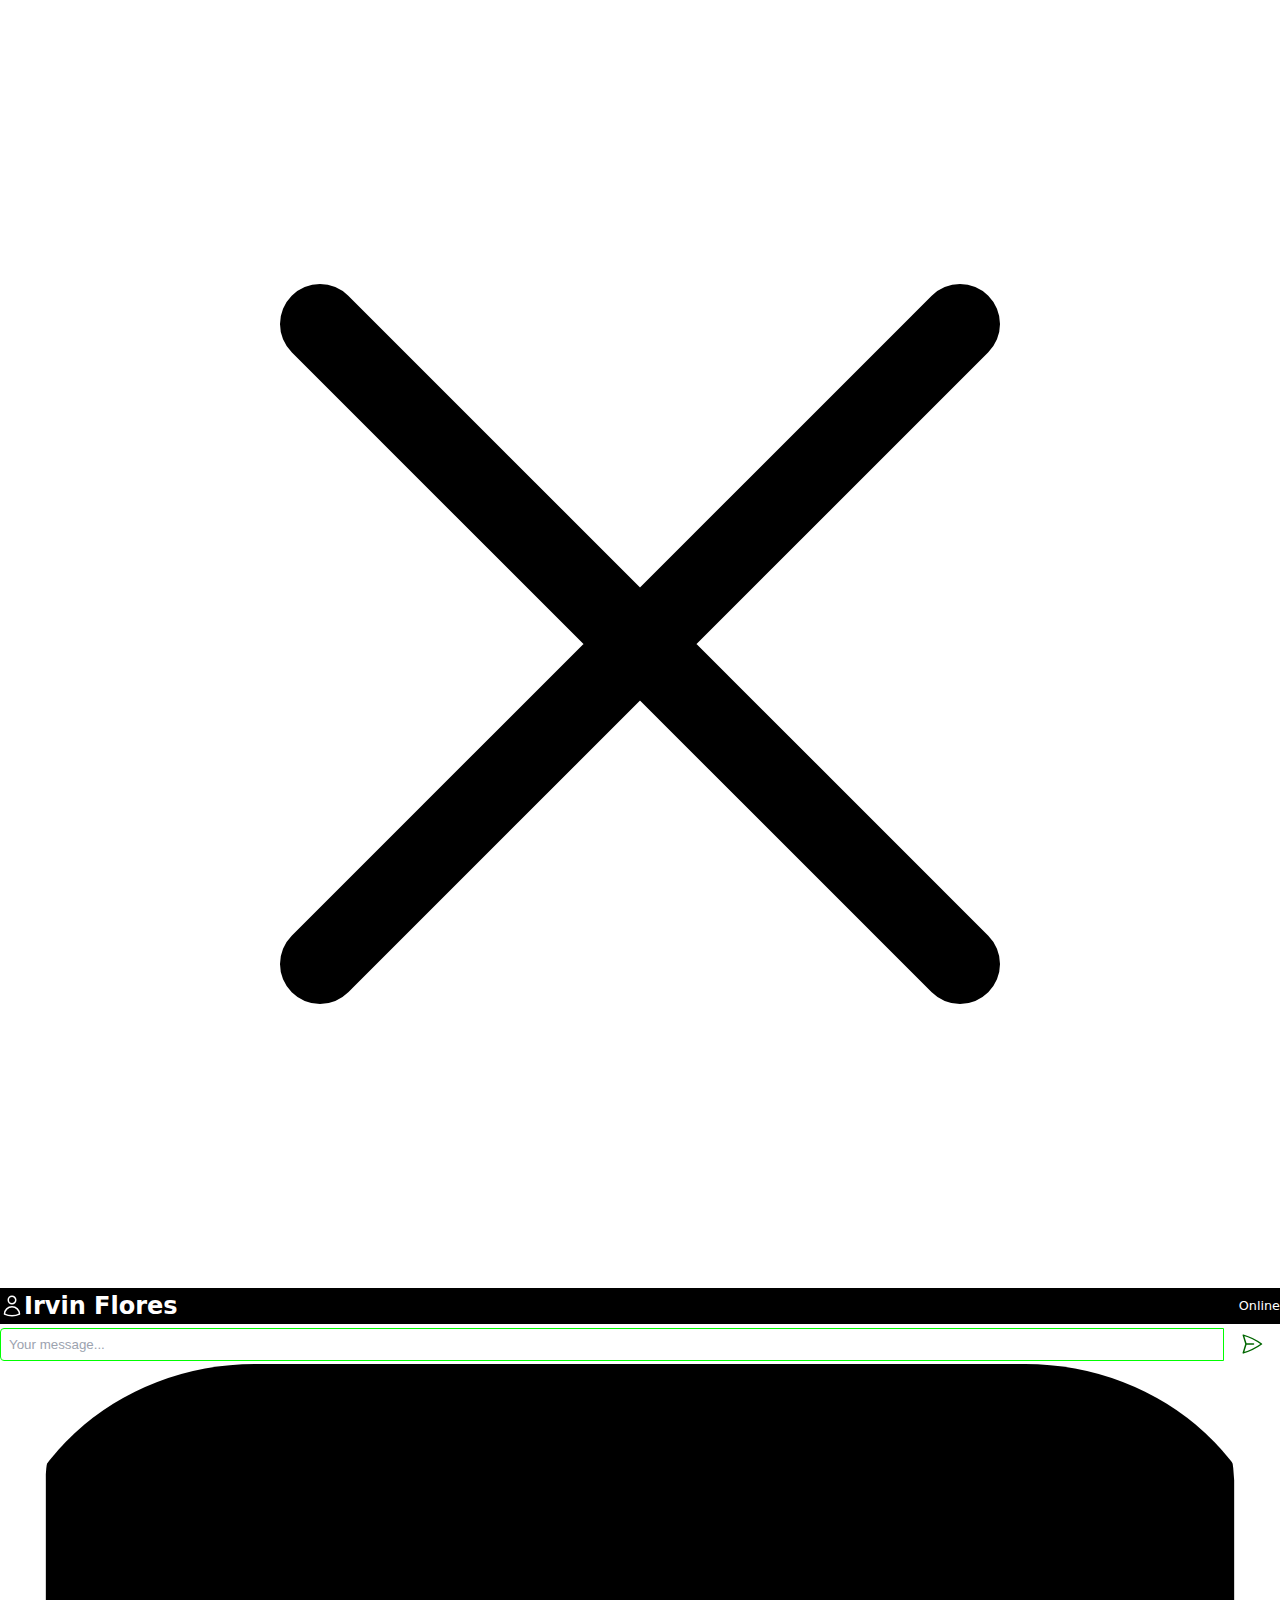
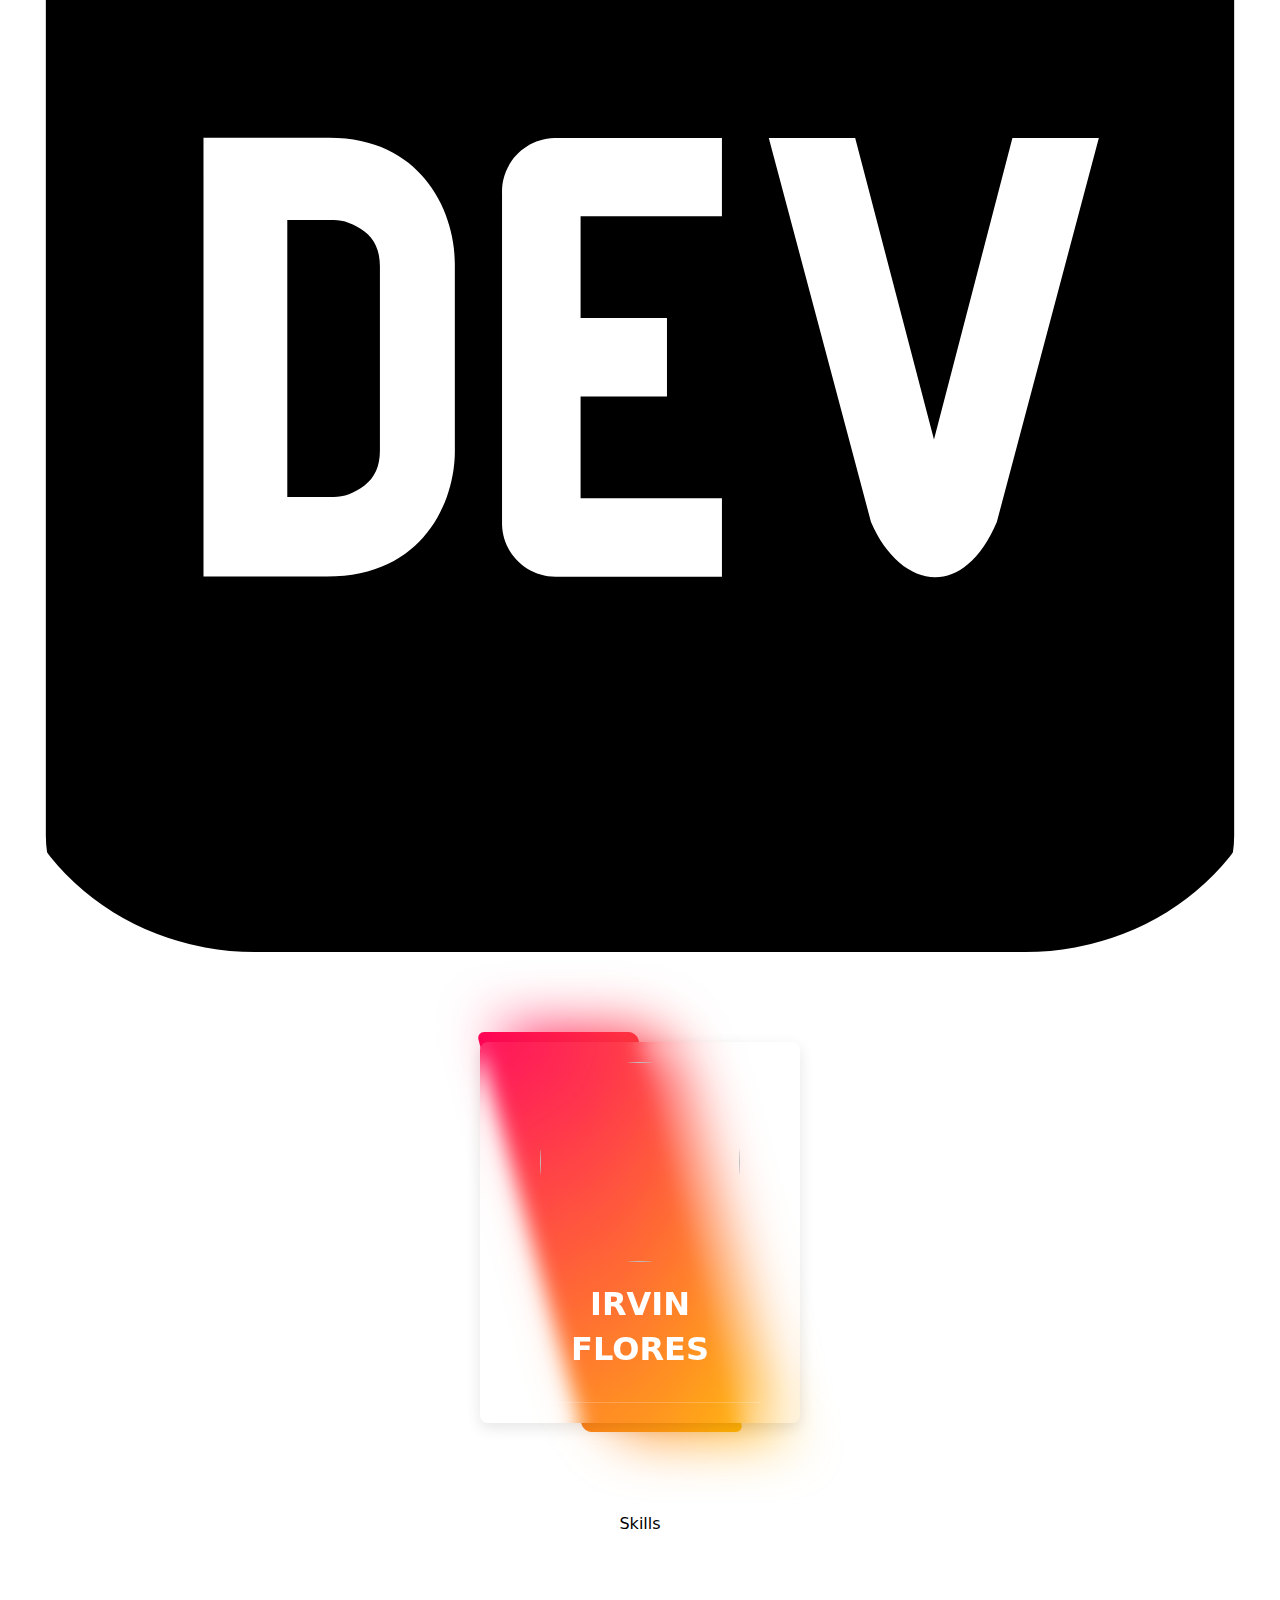
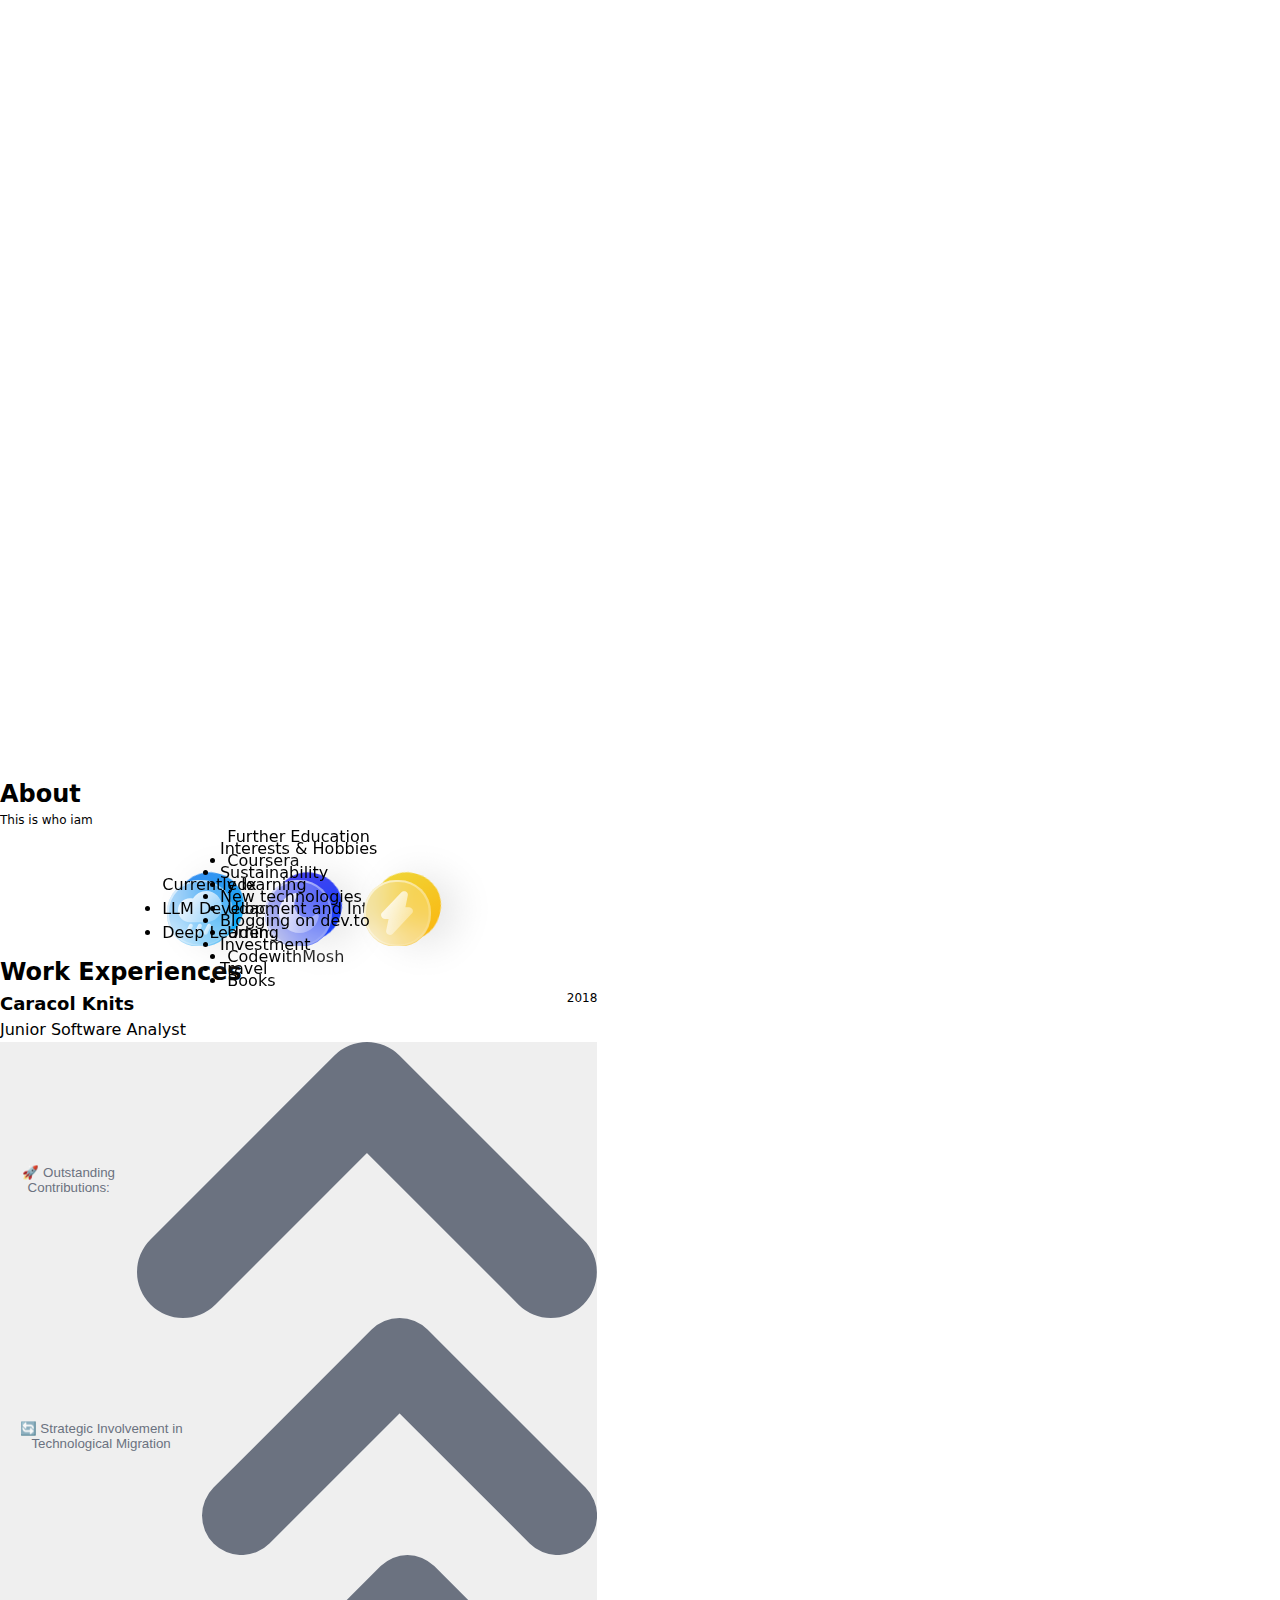
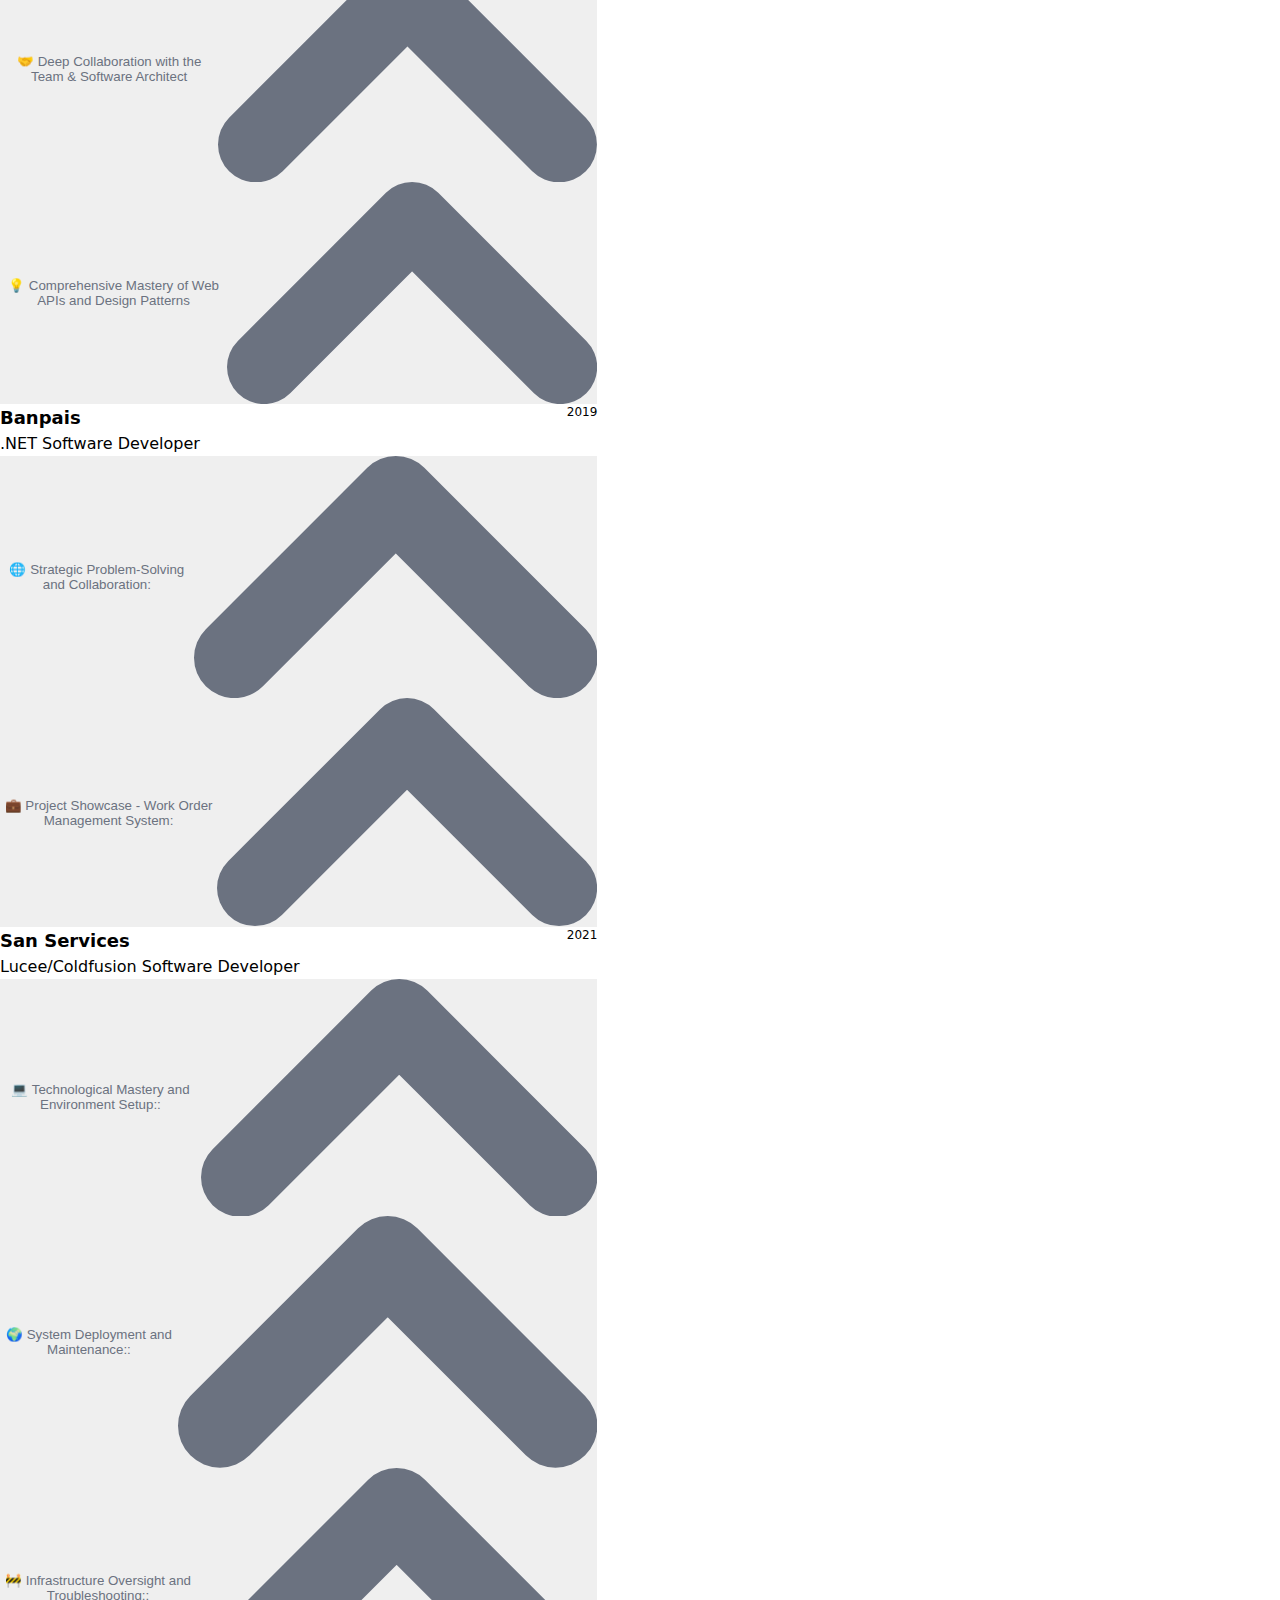
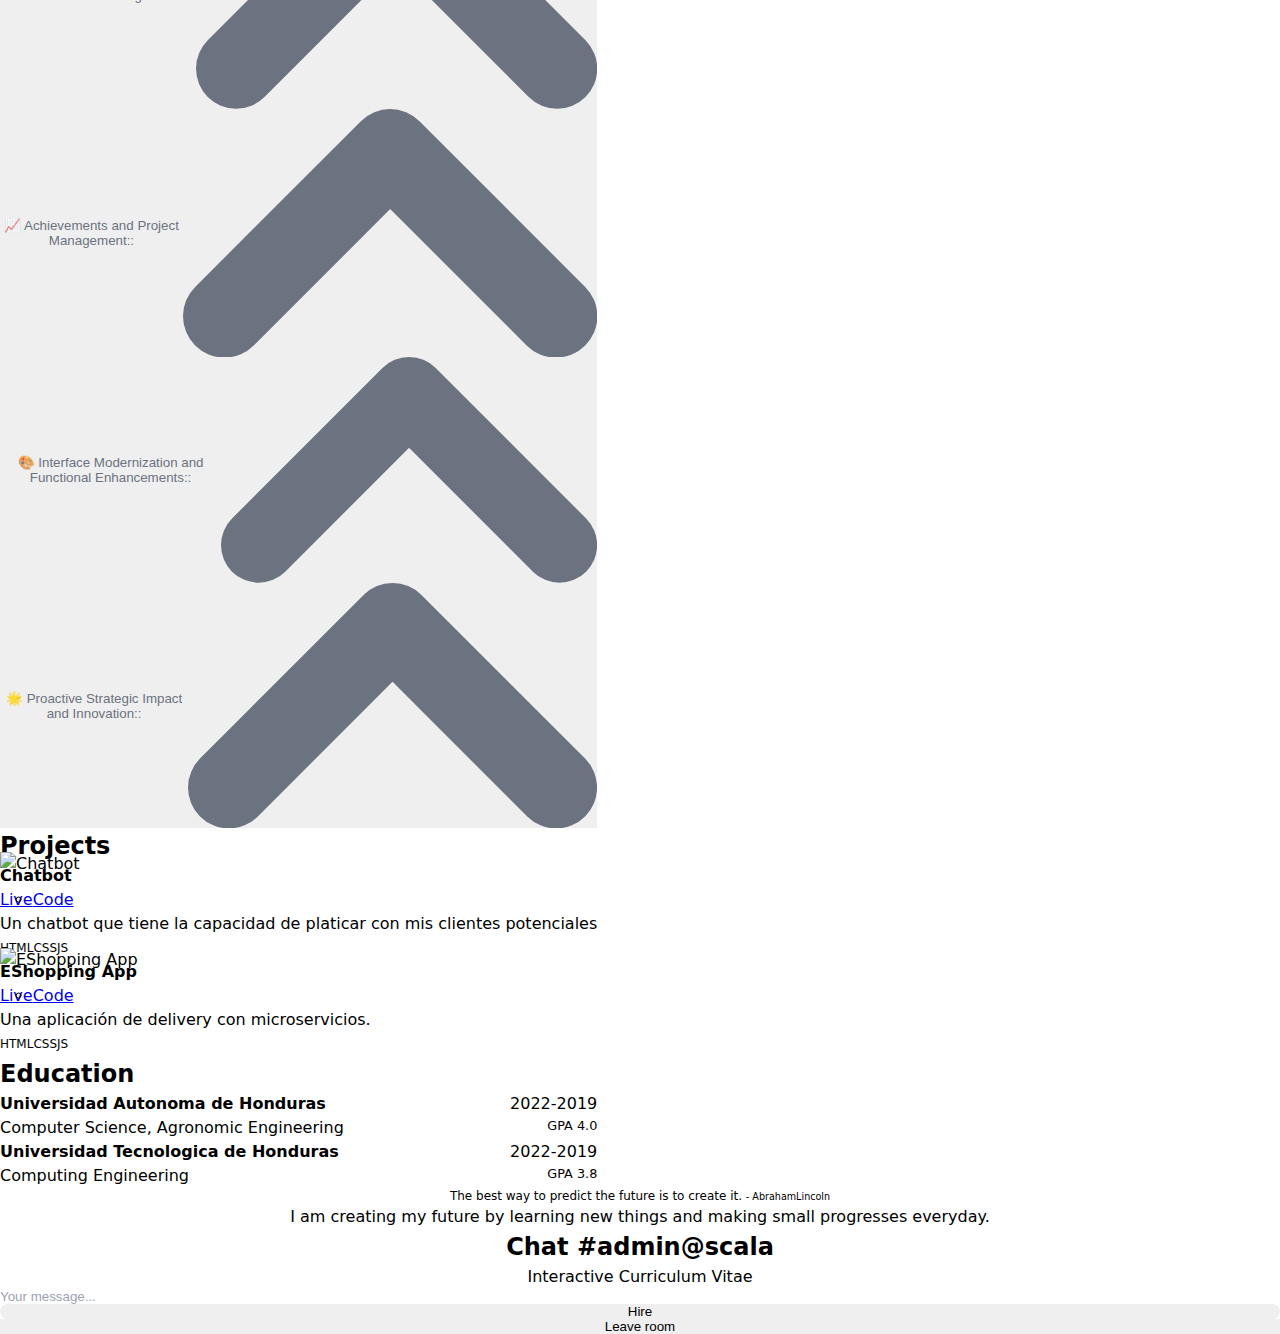
==== commit 4b1e9359: "new changes added white/black swticher" ====
--- a/index.html
+++ b/index.html
@@ -86,18 +86,107 @@
       gtag("config", "G-406EGYMQQS");
     </script>
 
-   
+    <link rel="stylesheet" href="./resource/css/rpx.css" />
   </head>
 
   <body>
-    <!-- Chat -->
-    <div class="fixed bottom-0 right-0 flex flex-col items-end ml-6 w-2/3">
-      <div
-        class="chat-modal show mr-5 flex flex-col mb-5 shadow-lg sm:w-1/2 md:w-1/3 lg:w-1/4"
-      >
-        <!-- Close button -->
+
+     
+
+      <!-- Chat -->
+      <div class="fixed bottom-0 right-0 flex flex-col items-end ml-6 w-2/3">
         <div
-          class="close-chat bg-red-900 hover:bg-red-600 text-white mb-1 w-10 h-10 flex justify-center items-center px-2 py-1 rounded cursor-pointer"
+          class="chat-modal show mr-5 flex flex-col mb-5 shadow-lg sm:w-1/2 md:w-1/3 lg:w-1/4"
+        >
+          <!-- Close button -->
+          <div
+            class="close-chat bg-red-900 hover:bg-red-600 text-white mb-1 w-10 h-10 flex justify-center items-center px-2 py-1 rounded cursor-pointer"
+          >
+            <svg
+              xmlns="http://www.w3.org/2000/svg"
+              fill="none"
+              viewBox="0 0 24 24"
+              stroke-width="1.5"
+              stroke="currentColor"
+              class="w-4 h-4"
+            >
+              <path
+                stroke-linecap="round"
+                stroke-linejoin="round"
+                d="M6 18L18 6M6 6l12 12"
+              />
+            </svg>
+          </div>
+          <!-- Admin profile -->
+          <div
+            class="flex justify-between items-center"
+            style="background: black; color: white"
+          >
+            <div class="flex items-center">
+              <svg
+                xmlns="http://www.w3.org/2000/svg"
+                fill="none"
+                viewBox="0 0 24 24"
+                class="w-6 h-6"
+                stroke-width="1.5"
+                stroke="currentColor"
+              >
+                <path
+                  stroke-linecap="round"
+                  stroke-linejoin="round"
+                  d="M15.75 6a3.75 3.75 0 11-7.5 0 3.75 3.75 0 017.5 0zM4.501 20.118a7.5 7.5 0 0114.998 0A17.933 17.933 0 0112 21.75c-2.676 0-5.216-.584-7.499-1.632z"
+                />
+              </svg>
+
+              <h2 class="font-semibold tracking-wider" id="chatter">
+                Irvin Flores
+              </h2>
+            </div>
+            <div class="flex items-center justify-center">
+              <small class="mr-1">Online</small>
+              <div class="rounded-full w-2 h-2 bg-white" id="isOnline"></div>
+            </div>
+          </div>
+          <!-- Chats -->
+          <div
+            class="flex flex-col bg-gray-200 p-2 chat-services expand"
+            id="chatMessages"
+          ></div>
+          <!-- Send message -->
+          <form id="do-sendInput">
+            <div class="relative bg-white">
+              <input
+                type="text"
+                name="message"
+                placeholder="Your message..."
+                id="message"
+                class="pl-4 pr-16 py-2 border border-green-500 focus:outline-none w-full"
+              />
+
+              <button
+                type="button"
+                class="text-gray-900 bg-gradient-to-r from-lime-200 via-lime-400 to-lime-500 hover:bg-gradient-to-br focus:ring-4 focus:outline-none focus:ring-lime-300 dark:focus:ring-lime-800 shadow-lg shadow-lime-500/50 dark:shadow-lg dark:shadow-lime-800/80 font-medium rounded-lg text-sm px-5 py-2.5 text-center"
+              >
+                <svg
+                  xmlns="http://www.w3.org/2000/svg"
+                  fill="none"
+                  viewBox="0 0 24 24"
+                  stroke-width="1.5"
+                  stroke="currentColor"
+                  class="w-6 h-6"
+                >
+                  <path
+                    stroke-linecap="round"
+                    stroke-linejoin="round"
+                    d="M6 12L3.269 3.126A59.768 59.768 0 0121.485 12 59.77 59.77 0 013.27 20.876L5.999 12zm0 0h7.5"
+                  />
+                </svg>
+              </button>
+            </div>
+          </form>
+        </div>
+        <div
+          class="show-chat hidden mx-10 mb-6 mt-4 text-green-500 hover:text-green-600 flex justify-center items-center cursor-pointer text-white bg-gradient-to-r from-pink-400 via-pink-500 to-pink-600 hover:bg-gradient-to-br focus:ring-4 focus:outline-none focus:ring-pink-300 dark:focus:ring-pink-800 shadow-lg shadow-pink-500/50 dark:shadow-lg dark:shadow-pink-800/80 font-medium rounded-lg text-sm px-5 py-2.5 text-center mr-2 mb-2"
         >
           <svg
             xmlns="http://www.w3.org/2000/svg"
@@ -105,103 +194,18 @@
             viewBox="0 0 24 24"
             stroke-width="1.5"
             stroke="currentColor"
-            class="w-4 h-4"
+            class="w-10 h-10"
           >
             <path
               stroke-linecap="round"
               stroke-linejoin="round"
-              d="M6 18L18 6M6 6l12 12"
+              d="M7.5 8.25h9m-9 3H12m-9.75 1.51c0 1.6 1.123 2.994 2.707 3.227 1.129.166 2.27.293 3.423.379.35.026.67.21.865.501L12 21l2.755-4.133a1.14 1.14 0 01.865-.501 48.172 48.172 0 003.423-.379c1.584-.233 2.707-1.626 2.707-3.228V6.741c0-1.602-1.123-2.995-2.707-3.228A48.394 48.394 0 0012 3c-2.392 0-4.744.175-7.043.513C3.373 3.746 2.25 5.14 2.25 6.741v6.018z"
             />
           </svg>
         </div>
-        <!-- Admin profile -->
-        <div
-          class="flex justify-between items-center"
-          style="background: black; color: white"
-        >
-          <div class="flex items-center">
-            <svg
-              xmlns="http://www.w3.org/2000/svg"
-              fill="none"
-              viewBox="0 0 24 24"
-              class="w-6 h-6"
-              stroke-width="1.5"
-              stroke="currentColor"
-            >
-              <path
-                stroke-linecap="round"
-                stroke-linejoin="round"
-                d="M15.75 6a3.75 3.75 0 11-7.5 0 3.75 3.75 0 017.5 0zM4.501 20.118a7.5 7.5 0 0114.998 0A17.933 17.933 0 0112 21.75c-2.676 0-5.216-.584-7.499-1.632z"
-              />
-            </svg>
-
-            <h2 class="font-semibold tracking-wider" id="chatter">
-              Irvin Flores
-            </h2>
-          </div>
-          <div class="flex items-center justify-center">
-            <small class="mr-1">Online</small>
-            <div class="rounded-full w-2 h-2 bg-white" id="isOnline"></div>
-          </div>
-        </div>
-        <!-- Chats -->
-        <div
-          class="flex flex-col bg-gray-200 p-2 chat-services expand"
-          id="chatMessages"
-        ></div>
-        <!-- Send message -->
-        <form id="do-sendInput">
-          <div class="relative bg-white">
-            <input
-              type="text"
-              name="message"
-              placeholder="Your message..."
-              id="message"
-              class="pl-4 pr-16 py-2 border border-green-500 focus:outline-none w-full"
-            />
-
-            <button type="button"
-              class="text-gray-900 bg-gradient-to-r from-lime-200 via-lime-400 to-lime-500 hover:bg-gradient-to-br focus:ring-4 focus:outline-none focus:ring-lime-300 dark:focus:ring-lime-800 shadow-lg shadow-lime-500/50 dark:shadow-lg dark:shadow-lime-800/80 font-medium rounded-lg text-sm px-5 py-2.5 text-center"
-            >
-              <svg
-                xmlns="http://www.w3.org/2000/svg"
-                fill="none"
-                viewBox="0 0 24 24"
-                stroke-width="1.5"
-                stroke="currentColor"
-                class="w-6 h-6"
-              >
-                <path
-                  stroke-linecap="round"
-                  stroke-linejoin="round"
-                  d="M6 12L3.269 3.126A59.768 59.768 0 0121.485 12 59.77 59.77 0 013.27 20.876L5.999 12zm0 0h7.5"
-                />
-              </svg>
-            </button>
-          </div>
-        </form>
       </div>
-      <div
-        class="show-chat hidden mx-10 mb-6 mt-4 text-green-500 hover:text-green-600 flex justify-center items-center cursor-pointer text-white bg-gradient-to-r from-pink-400 via-pink-500 to-pink-600 hover:bg-gradient-to-br focus:ring-4 focus:outline-none focus:ring-pink-300 dark:focus:ring-pink-800 shadow-lg shadow-pink-500/50 dark:shadow-lg dark:shadow-pink-800/80 font-medium rounded-lg text-sm px-5 py-2.5 text-center mr-2 mb-2"
-      >
-        <svg
-          xmlns="http://www.w3.org/2000/svg"
-          fill="none"
-          viewBox="0 0 24 24"
-          stroke-width="1.5"
-          stroke="currentColor"
-          class="w-10 h-10"
-        >
-          <path
-            stroke-linecap="round"
-            stroke-linejoin="round"
-            d="M7.5 8.25h9m-9 3H12m-9.75 1.51c0 1.6 1.123 2.994 2.707 3.227 1.129.166 2.27.293 3.423.379.35.026.67.21.865.501L12 21l2.755-4.133a1.14 1.14 0 01.865-.501 48.172 48.172 0 003.423-.379c1.584-.233 2.707-1.626 2.707-3.228V6.741c0-1.602-1.123-2.995-2.707-3.228A48.394 48.394 0 0012 3c-2.392 0-4.744.175-7.043.513C3.373 3.746 2.25 5.14 2.25 6.741v6.018z"
-          />
-        </svg>
-      </div>
-    </div>
-
-    <!-- Login container 
+
+      <!-- Login container 
 	<div class="container chat-signin mx-auto w-60">
 		<form class="form-signin">
 			<h2 class="alert alert-success text-center">test</h2>
@@ -225,990 +229,1031 @@
 		</form>
 	</div> -->
 
-    <!-- Curriculum Container -->
-    <div class="max-w-100 w-full flex justify-center">
-      <div class="border border-gray-300 rounded-sm shadow-lg" id="cv">
-        <header class="bg-gray-900 text-white">
-          <div class="w-2/6">
-            <nav class="flex justify-end gap-2 py-4">
-  
-              <a
-                href="https://www.linkedin.com/in/irvin-r-56b264186/"
-                alt="Irvin Flores"
-                class="bg-blue-500 hover:bg-blue-600 p-2 font-semibold text-white inline-flex items-center space-x-2 rounded"
-                target="_blank"
-              >
-                <svg
-                  class="w-5 h-5 fill-current"
-                  role="img"
-                  viewBox="0 0 256 256"
-                  xmlns="http://www.w3.org/2000/svg"
+      <!-- Curriculum Container -->
+      <div class="max-w-100 w-full flex justify-center">
+        <div class="border border-gray-300 rounded-sm shadow-lg" id="cv">
+          <header class="bg-white-100 dark:bg-gray-900 text-black dark:text-white">
+            <div class="w-2/6">
+              <nav class="flex justify-end gap-2 py-4">
+                <a
+                  href="https://www.linkedin.com/in/irvin-r-56b264186/"
+                  alt="Irvin Flores"
+                  class="bg-blue-500 hover:bg-blue-600 p-2 font-semibold text-white inline-flex items-center space-x-2 rounded"
+                  target="_blank"
                 >
-                  <g>
+                  <svg
+                    class="w-5 h-5 fill-current"
+                    role="img"
+                    viewBox="0 0 256 256"
+                    xmlns="http://www.w3.org/2000/svg"
+                  >
+                    <g>
+                      <path
+                        d="M218.123122,218.127392 L180.191928,218.127392 L180.191928,158.724263 C180.191928,144.559023 179.939053,126.323993 160.463756,126.323993 C140.707926,126.323993 137.685284,141.757585 137.685284,157.692986 L137.685284,218.123441 L99.7540894,218.123441 L99.7540894,95.9665207 L136.168036,95.9665207 L136.168036,112.660562 L136.677736,112.660562 C144.102746,99.9650027 157.908637,92.3824528 172.605689,92.9280076 C211.050535,92.9280076 218.138927,118.216023 218.138927,151.114151 L218.123122,218.127392 Z M56.9550587,79.2685282 C44.7981969,79.2707099 34.9413443,69.4171797 34.9391618,57.260052 C34.93698,45.1029244 44.7902948,35.2458562 56.9471566,35.2436736 C69.1040185,35.2414916 78.9608713,45.0950217 78.963054,57.2521493 C78.9641017,63.090208 76.6459976,68.6895714 72.5186979,72.8184433 C68.3913982,76.9473153 62.7929898,79.26748 56.9550587,79.2685282 M75.9206558,218.127392 L37.94995,218.127392 L37.94995,95.9665207 L75.9206558,95.9665207 L75.9206558,218.127392 Z M237.033403,0.0182577091 L18.8895249,0.0182577091 C8.57959469,-0.0980923971 0.124827038,8.16056231 -0.001,18.4706066 L-0.001,237.524091 C0.120519052,247.839103 8.57460631,256.105934 18.8895249,255.9977 L237.033403,255.9977 C247.368728,256.125818 255.855922,247.859464 255.999,237.524091 L255.999,18.4548016 C255.851624,8.12438979 247.363742,-0.133792868 237.033403,0.000790807055"
+                      ></path>
+                    </g>
+                  </svg>
+                </a>
+                <a
+                  href="https://github.com/irrefl"
+                  class="bg-gray-700 hover:bg-gray-800 p-2 font-medium text-white inline-flex items-center space-x-2 rounded"
+                  target="_blank"
+                >
+                  <svg
+                    xmlns="http://www.w3.org/2000/svg"
+                    xmlns:xlink="http://www.w3.org/1999/xlink"
+                    aria-hidden="true"
+                    role="img"
+                    class="w-5"
+                    preserveAspectRatio="xMidYMid meet"
+                    viewBox="0 0 24 24"
+                  >
+                    <g fill="none">
+                      <path
+                        fill-rule="evenodd"
+                        clip-rule="evenodd"
+                        d="M12 0C5.37 0 0 5.37 0 12c0 5.31 3.435 9.795 8.205 11.385c.6.105.825-.255.825-.57c0-.285-.015-1.23-.015-2.235c-3.015.555-3.795-.735-4.035-1.41c-.135-.345-.72-1.41-1.23-1.695c-.42-.225-1.02-.78-.015-.795c.945-.015 1.62.87 1.845 1.23c1.08 1.815 2.805 1.305 3.495.99c.105-.78.42-1.305.765-1.605c-2.67-.3-5.46-1.335-5.46-5.925c0-1.305.465-2.385 1.23-3.225c-.12-.3-.54-1.53.12-3.18c0 0 1.005-.315 3.3 1.23c.96-.27 1.98-.405 3-.405s2.04.135 3 .405c2.295-1.56 3.3-1.23 3.3-1.23c.66 1.65.24 2.88.12 3.18c.765.84 1.23 1.905 1.23 3.225c0 4.605-2.805 5.625-5.475 5.925c.435.375.81 1.095.81 2.22c0 1.605-.015 2.895-.015 3.3c0 .315.225.69.825.57A12.02 12.02 0 0 0 24 12c0-6.63-5.37-12-12-12z"
+                        fill="currentColor"
+                      />
+                    </g>
+                  </svg>
+                </a>
+
+                <a
+                  href="https://www.youtube.com/channel/UCMdDWRogZKZwEo26Jqmkc9Q"
+                  target="_blank"
+                  class="flex bg-red-900 hover:bg-red-100 p-2 font-medium text-white inline-flex items-center space-x-2 rounded"
+                >
+                  <svg
+                    xmlns="http://www.w3.org/2000/svg"
+                    class="h-5 w-5"
+                    fill="currentColor"
+                    viewBox="0 0 24 24"
+                  >
                     <path
-                      d="M218.123122,218.127392 L180.191928,218.127392 L180.191928,158.724263 C180.191928,144.559023 179.939053,126.323993 160.463756,126.323993 C140.707926,126.323993 137.685284,141.757585 137.685284,157.692986 L137.685284,218.123441 L99.7540894,218.123441 L99.7540894,95.9665207 L136.168036,95.9665207 L136.168036,112.660562 L136.677736,112.660562 C144.102746,99.9650027 157.908637,92.3824528 172.605689,92.9280076 C211.050535,92.9280076 218.138927,118.216023 218.138927,151.114151 L218.123122,218.127392 Z M56.9550587,79.2685282 C44.7981969,79.2707099 34.9413443,69.4171797 34.9391618,57.260052 C34.93698,45.1029244 44.7902948,35.2458562 56.9471566,35.2436736 C69.1040185,35.2414916 78.9608713,45.0950217 78.963054,57.2521493 C78.9641017,63.090208 76.6459976,68.6895714 72.5186979,72.8184433 C68.3913982,76.9473153 62.7929898,79.26748 56.9550587,79.2685282 M75.9206558,218.127392 L37.94995,218.127392 L37.94995,95.9665207 L75.9206558,95.9665207 L75.9206558,218.127392 Z M237.033403,0.0182577091 L18.8895249,0.0182577091 C8.57959469,-0.0980923971 0.124827038,8.16056231 -0.001,18.4706066 L-0.001,237.524091 C0.120519052,247.839103 8.57460631,256.105934 18.8895249,255.9977 L237.033403,255.9977 C247.368728,256.125818 255.855922,247.859464 255.999,237.524091 L255.999,18.4548016 C255.851624,8.12438979 247.363742,-0.133792868 237.033403,0.000790807055"
-                    ></path>
-                  </g>
-                </svg>
-              </a>
-              <a
-                href="https://github.com/irrefl"
-                class="bg-gray-700 hover:bg-gray-800 p-2 font-medium text-white inline-flex items-center space-x-2 rounded"
-                target="_blank"
-              >
-                <svg
-                  xmlns="http://www.w3.org/2000/svg"
-                  xmlns:xlink="http://www.w3.org/1999/xlink"
-                  aria-hidden="true"
-                  role="img"
-                  class="w-5"
-                  preserveAspectRatio="xMidYMid meet"
-                  viewBox="0 0 24 24"
+                      d="M19.615 3.184c-3.604-.246-11.631-.245-15.23 0-3.897.266-4.356 2.62-4.385 8.816.029 6.185.484 8.549 4.385 8.816 3.6.245 11.626.246 15.23 0 3.897-.266 4.356-2.62 4.385-8.816-.029-6.185-.484-8.549-4.385-8.816zm-10.615 12.816v-8l8 3.993-8 4.007z"
+                    />
+                  </svg>
+                </a>
+
+                <a
+                  href="https://dev.to/arrefl"
+                  target="_blank"
+                  class="flex bg-black items-center justify-center"
                 >
-                  <g fill="none">
-                    <path
-                      fill-rule="evenodd"
-                      clip-rule="evenodd"
-                      d="M12 0C5.37 0 0 5.37 0 12c0 5.31 3.435 9.795 8.205 11.385c.6.105.825-.255.825-.57c0-.285-.015-1.23-.015-2.235c-3.015.555-3.795-.735-4.035-1.41c-.135-.345-.72-1.41-1.23-1.695c-.42-.225-1.02-.78-.015-.795c.945-.015 1.62.87 1.845 1.23c1.08 1.815 2.805 1.305 3.495.99c.105-.78.42-1.305.765-1.605c-2.67-.3-5.46-1.335-5.46-5.925c0-1.305.465-2.385 1.23-3.225c-.12-.3-.54-1.53.12-3.18c0 0 1.005-.315 3.3 1.23c.96-.27 1.98-.405 3-.405s2.04.135 3 .405c2.295-1.56 3.3-1.23 3.3-1.23c.66 1.65.24 2.88.12 3.18c.765.84 1.23 1.905 1.23 3.225c0 4.605-2.805 5.625-5.475 5.925c.435.375.81 1.095.81 2.22c0 1.605-.015 2.895-.015 3.3c0 .315.225.69.825.57A12.02 12.02 0 0 0 24 12c0-6.63-5.37-12-12-12z"
-                      fill="currentColor"
-                    />
-                  </g>
-                </svg>
-              </a>
-
-              <a
-                href="https://www.youtube.com/channel/UCMdDWRogZKZwEo26Jqmkc9Q"
-                target="_blank"
-                class="flex bg-red-900 hover:bg-red-100 p-2 font-medium text-white inline-flex items-center space-x-2 rounded"
-              >
-                <svg
-                  xmlns="http://www.w3.org/2000/svg"
-                  class="h-5 w-5"
-                  fill="currentColor"
-                  viewBox="0 0 24 24"
-                >
-                  <path
-                    d="M19.615 3.184c-3.604-.246-11.631-.245-15.23 0-3.897.266-4.356 2.62-4.385 8.816.029 6.185.484 8.549 4.385 8.816 3.6.245 11.626.246 15.23 0 3.897-.266 4.356-2.62 4.385-8.816-.029-6.185-.484-8.549-4.385-8.816zm-10.615 12.816v-8l8 3.993-8 4.007z"
+                  <img
+                    src="./resource/img/devto.svg"
+                    alt="data"
+                    style="border-radius: 19.9%"
+                    class="w-10 h-10 bg-white"
                   />
-                </svg>
-              </a>
-
-              <a
-                href="https://dev.to/arrefl"
-                target="_blank"
-                class="flex bg-black items-center justify-center"
-              >
-                <img
-                  src="./resource/img/devto.svg"
-                  alt="data"
-                  style="border-radius: 19.9%"
-                  class="w-10 h-10 bg-white"
-                />
-              </a>
-            </nav>
-          </div>
-
-          <div
-            class="grid grid-cols-1 lg:grid-cols-2 gap-0 items-center px-10 py-0"
-          >
-            <!-- Lado Izquierdo -->
-            <div class="text-center">
-              <div class="picContainer">
-                <div class="picBox">
-                  <span></span>
-                  <div class="content">
-                    <div class="profileText">
-                      <div class="imgBox">
-                        <img src="./resource/img/x.jpg" />
+                </a>
+
+                <div class="flex bg-black items-center justify-center w-10 h-10">
+                  <div id="dark-mode-toggle" class="cursor-pointer">
+                    <svg
+                      xmlns="http://www.w3.org/2000/svg"
+                      class="h-10 w-10 stroke-white hidden dark:block"
+                      fill="none"
+                      viewBox="0 0 24 24"
+                      stroke="currentColor"
+                      stroke-width="2"
+                    >
+                      <path
+                        stroke-linecap="round"
+                        stroke-linejoin="round"
+                        d="M12 3v1m0 16v1m9-9h-1M4 12H3m15.364 6.364l-.707-.707M6.343 6.343l-.707-.707m12.728 0l-.707.707M6.343 17.657l-.707.707M16 12a4 4 0 11-8 0 4 4 0 018 0z"
+                      />
+                    </svg>
+                    <svg
+                      xmlns="http://www.w3.org/2000/svg"
+                      class="h-10 w-10 stroke-[#0A1122] block dark:hidden"
+                      fill="none"
+                      viewBox="0 0 24 24"
+                      stroke="currentColor"
+                      stroke-width="2"
+                    >
+                      <path
+                        stroke-linecap="round"
+                        stroke-linejoin="round"
+                        d="M20.354 15.354A9 9 0 018.646 3.646 9.003 9.003 0 0012 21a9.003 9.003 0 008.354-5.646z"
+                      />
+                    </svg>
+                </div>
+                </div>
+              </nav>
+            </div>
+
+            <div
+              class="grid grid-cols-1 lg:grid-cols-3 gap-0 items-center px-10 py-0"
+            >
+              <!-- Lado Izquierdo -->
+              <div class="text-center">
+                <div class="picContainer">
+                  <div class="picBox">
+                    <span></span>
+                    <div class="content">
+                      <div class="profileText">
+                        <div class="imgBox">
+                          <img src="./resource/img/x.jpg" />
+                        </div>
+                        <h2 class="text-black dark:text-white">Irvin Flores</h2>
                       </div>
-                      <h2>Irvin Flores</h2>
                     </div>
                   </div>
                 </div>
               </div>
-            </div>
-
-            <!-- Lado Derecho (Skills) -->
-            <div class="text-center w-2/3">
-              <strong class="text-xl font-medium text-center">Skills</strong>
-
-              <ul
-                class="grid grid-cols-4 sm:grid-cols-4 md:grid-cols-4 lg:grid-cols-4 xl:grid-cols-4 gap-0"
-                id="SkillLizt"
-              ></ul>
-            </div>
-
-            <script>
-              let w = "text-white bold",
-                b = "text-black bold";
-              let a = [
-                { c: "bg-gray-50", t: b },
-                { c: "bg-gray-100", t: b },
-                { c: "bg-gray-200", t: b },
-                { c: "bg-gray-300", t: b },
-                { c: "bg-gray-400", t: b },
-                { c: "bg-gray-500", t: b },
-                { c: "bg-gray-600", t: w },
-                { c: "bg-gray-700", t: w },
-                { c: "bg-gray-800", t: w },
-                { c: "bg-gray-900", t: w },
-                { c: "bg-red-50", t: w },
-                { c: "bg-red-100", t: w },
-                { c: "bg-red-200", t: w },
-                { c: "bg-red-300", t: w },
-                { c: "bg-red-400", t: w },
-                { c: "bg-red-500", t: w },
-                { c: "bg-red-600", t: w },
-                { c: "bg-red-700", t: w },
-                { c: "bg-red-800", t: w },
-                { c: "bg-red-900", t: w },
-                { c: "bg-yellow-50", t: b },
-                { c: "bg-yellow-100", t: b },
-                { c: "bg-yellow-200", t: b },
-                { c: "bg-yellow-300", t: b },
-                { c: "bg-yellow-400", t: b },
-                { c: "bg-yellow-500", t: b },
-                { c: "bg-yellow-600", t: b },
-                { c: "bg-yellow-700", t: b },
-                { c: "bg-yellow-800", t: b },
-                { c: "bg-yellow-900", t: b },
-                { c: "bg-green-50", t: b },
-                { c: "bg-green-100", t: b },
-                { c: "bg-green-200", t: b },
-                { c: "bg-green-300", t: b },
-                { c: "bg-green-400", t: b },
-                { c: "bg-green-500", t: b },
-                { c: "bg-green-600", t: w },
-                { c: "bg-green-700", t: w },
-                { c: "bg-green-800", t: w },
-                { c: "bg-green-900", t: w },
-                { c: "bg-blue-50", t: b },
-                { c: "bg-blue-100", t: b },
-                { c: "bg-blue-200", t: b },
-                { c: "bg-blue-300", t: b },
-                { c: "bg-blue-400", t: b },
-                { c: "bg-blue-500", t: w },
-                { c: "bg-blue-600", t: w },
-                { c: "bg-blue-700", t: w },
-                { c: "bg-blue-800", t: w },
-                { c: "bg-blue-900", t: w },
-                { c: "bg-indigo-50", t: b },
-                { c: "bg-indigo-100", t: b },
-                { c: "bg-indigo-200", t: b },
-                { c: "bg-indigo-300", t: b },
-                { c: "bg-indigo-400", t: b },
-                { c: "bg-indigo-500", t: w },
-                { c: "bg-indigo-600", t: w },
-                { c: "bg-indigo-700", t: w },
-                { c: "bg-indigo-800", t: w },
-                { c: "bg-indigo-900", t: w },
-                { c: "bg-purple-50", t: b },
-                { c: "bg-purple-100", t: b },
-                { c: "bg-purple-200", t: b },
-                { c: "bg-purple-300", t: b },
-                { c: "bg-purple-400", t: b },
-                { c: "bg-purple-500", t: w },
-                { c: "bg-purple-600", t: w },
-                { c: "bg-purple-700", t: w },
-                { c: "bg-purple-800", t: w },
-                { c: "bg-purple-900", t: w },
-                { c: "bg-pink-50", t: b },
-                { c: "bg-pink-100", t: b },
-                { c: "bg-pink-200", t: b },
-                { c: "bg-pink-300", t: b },
-                { c: "bg-pink-400", t: b },
-                { c: "bg-pink-500", t: w },
-                { c: "bg-pink-600", t: w },
-                { c: "bg-pink-700", t: w },
-                { c: "bg-pink-800", t: w },
-                { c: "bg-pink-900", t: w },
-              ];
-
-              let onlyColors = a.filter(
-                (a) => Number(a.c.match(/\d+$/)[0]) >= 400
-              );
-
-              function shuffleArray(array) {
-                for (let i = array.length - 1; i > 0; i--) {
-                  const j = Math.floor(Math.random() * (i + 1));
-                  [array[i], array[j]] = [array[j], array[i]];
+
+              <div class="text-center w-2/3" id="mp3player">
+              
+              </div>
+
+              <!-- Lado Derecho (Skills) -->
+              <div class="text-center w-2/3">
+                <strong class="text-xl font-medium text-center">Skills</strong>
+
+                <ul
+                  class="grid grid-cols-4 sm:grid-cols-4 md:grid-cols-4 lg:grid-cols-4 xl:grid-cols-4 gap-0"
+                  id="SkillLizt"
+                ></ul>
+              </div>
+
+              
+
+              <script>
+                let w = "text-white bold",
+                  b = "text-black bold";
+                let a = [
+                  { c: "bg-gray-50", t: b },
+                  { c: "bg-gray-100", t: b },
+                  { c: "bg-gray-200", t: b },
+                  { c: "bg-gray-300", t: b },
+                  { c: "bg-gray-400", t: b },
+                  { c: "bg-gray-500", t: b },
+                  { c: "bg-gray-600", t: w },
+                  { c: "bg-gray-700", t: w },
+                  { c: "bg-gray-800", t: w },
+                  { c: "bg-gray-900", t: w },
+                  { c: "bg-red-50", t: w },
+                  { c: "bg-red-100", t: w },
+                  { c: "bg-red-200", t: w },
+                  { c: "bg-red-300", t: w },
+                  { c: "bg-red-400", t: w },
+                  { c: "bg-red-500", t: w },
+                  { c: "bg-red-600", t: w },
+                  { c: "bg-red-700", t: w },
+                  { c: "bg-red-800", t: w },
+                  { c: "bg-red-900", t: w },
+                  { c: "bg-yellow-50", t: b },
+                  { c: "bg-yellow-100", t: b },
+                  { c: "bg-yellow-200", t: b },
+                  { c: "bg-yellow-300", t: b },
+                  { c: "bg-yellow-400", t: b },
+                  { c: "bg-yellow-500", t: b },
+                  { c: "bg-yellow-600", t: b },
+                  { c: "bg-yellow-700", t: b },
+                  { c: "bg-yellow-800", t: b },
+                  { c: "bg-yellow-900", t: b },
+                  { c: "bg-green-50", t: b },
+                  { c: "bg-green-100", t: b },
+                  { c: "bg-green-200", t: b },
+                  { c: "bg-green-300", t: b },
+                  { c: "bg-green-400", t: b },
+                  { c: "bg-green-500", t: b },
+                  { c: "bg-green-600", t: w },
+                  { c: "bg-green-700", t: w },
+                  { c: "bg-green-800", t: w },
+                  { c: "bg-green-900", t: w },
+                  { c: "bg-blue-50", t: b },
+                  { c: "bg-blue-100", t: b },
+                  { c: "bg-blue-200", t: b },
+                  { c: "bg-blue-300", t: b },
+                  { c: "bg-blue-400", t: b },
+                  { c: "bg-blue-500", t: w },
+                  { c: "bg-blue-600", t: w },
+                  { c: "bg-blue-700", t: w },
+                  { c: "bg-blue-800", t: w },
+                  { c: "bg-blue-900", t: w },
+                  { c: "bg-indigo-50", t: b },
+                  { c: "bg-indigo-100", t: b },
+                  { c: "bg-indigo-200", t: b },
+                  { c: "bg-indigo-300", t: b },
+                  { c: "bg-indigo-400", t: b },
+                  { c: "bg-indigo-500", t: w },
+                  { c: "bg-indigo-600", t: w },
+                  { c: "bg-indigo-700", t: w },
+                  { c: "bg-indigo-800", t: w },
+                  { c: "bg-indigo-900", t: w },
+                  { c: "bg-purple-50", t: b },
+                  { c: "bg-purple-100", t: b },
+                  { c: "bg-purple-200", t: b },
+                  { c: "bg-purple-300", t: b },
+                  { c: "bg-purple-400", t: b },
+                  { c: "bg-purple-500", t: w },
+                  { c: "bg-purple-600", t: w },
+                  { c: "bg-purple-700", t: w },
+                  { c: "bg-purple-800", t: w },
+                  { c: "bg-purple-900", t: w },
+                  { c: "bg-pink-50", t: b },
+                  { c: "bg-pink-100", t: b },
+                  { c: "bg-pink-200", t: b },
+                  { c: "bg-pink-300", t: b },
+                  { c: "bg-pink-400", t: b },
+                  { c: "bg-pink-500", t: w },
+                  { c: "bg-pink-600", t: w },
+                  { c: "bg-pink-700", t: w },
+                  { c: "bg-pink-800", t: w },
+                  { c: "bg-pink-900", t: w },
+                ];
+
+                let onlyColors = a.filter(
+                  (a) => Number(a.c.match(/\d+$/)[0]) >= 400
+                );
+
+                function shuffleArray(array) {
+                  for (let i = array.length - 1; i > 0; i--) {
+                    const j = Math.floor(Math.random() * (i + 1));
+                    [array[i], array[j]] = [array[j], array[i]];
+                  }
+                  return array;
                 }
-                return array;
-              }
-
-              const shuffledArray = shuffleArray(onlyColors);
-
-              let index = 0;
-
-              function getNextNonRepeatingValue() {
-                if (index >= shuffledArray.length) {
-                  shuffleArray(shuffledArray);
-                  index = 0;
+
+                const shuffledArray = shuffleArray(onlyColors);
+
+                let index = 0;
+
+                function getNextNonRepeatingValue() {
+                  if (index >= shuffledArray.length) {
+                    shuffleArray(shuffledArray);
+                    index = 0;
+                  }
+                  const value = shuffledArray[index];
+                  index++;
+                  return value;
                 }
-                const value = shuffledArray[index];
-                index++;
-                return value;
-              }
-
-              const skillz = [
-                { name: "C#", color: getNextNonRepeatingValue() },
-                { name: "Go", color: getNextNonRepeatingValue() },
-                { name: "Java", color: getNextNonRepeatingValue() },
-                { name: "JS", color: getNextNonRepeatingValue() },
-                { name: "Coldfusion", color: getNextNonRepeatingValue() },
-                { name: "PHP", color: getNextNonRepeatingValue() },
-                { name: "Python", color: getNextNonRepeatingValue() },
-                { name: "C++", color: getNextNonRepeatingValue() },
-                { name: ".NET Core", color: getNextNonRepeatingValue() },
-                { name: ".NET", color: getNextNonRepeatingValue() },
-                { name: "NodeJS", color: getNextNonRepeatingValue() },
-                { name: "Deno", color: getNextNonRepeatingValue() },
-                { name: "MSSQL", color: getNextNonRepeatingValue() },
-                { name: "DynamoDB", color: getNextNonRepeatingValue() },
-
-                { name: "MySQL", color: getNextNonRepeatingValue() },
-
-                { name: "Oracle", color: getNextNonRepeatingValue() },
-                { name: "MariaDB", color: getNextNonRepeatingValue() },
-
-                { name: "PostgreSQL", color: getNextNonRepeatingValue() },
-                { name: "Supabase", color: getNextNonRepeatingValue() },
-                { name: "Redis", color: getNextNonRepeatingValue() },
-                { name: "sqlite", color: getNextNonRepeatingValue() },
-                { name: "couchbase", color: getNextNonRepeatingValue() },
-                { name: "GraphQL", color: getNextNonRepeatingValue() },
-                { name: "MongoDB", color: getNextNonRepeatingValue() },
-
-                { name: "GIT", color: getNextNonRepeatingValue() },
-                { name: "SVN", color: getNextNonRepeatingValue() },
-                { name: "TFS", color: getNextNonRepeatingValue() },
-                { name: "Github", color: getNextNonRepeatingValue() },
-                { name: "Gitlab", color: getNextNonRepeatingValue() },
-                { name: "beanstalk", color: getNextNonRepeatingValue() },
-                { name: "Docker", color: getNextNonRepeatingValue() },
-                ,
-                { name: "podman", color: getNextNonRepeatingValue() },
-                ,
-                { name: "Kubernetes", color: getNextNonRepeatingValue() },
-                { name: "AWS", color: getNextNonRepeatingValue() },
-                { name: "Linux", color: getNextNonRepeatingValue() },
-                { name: "VMs", color: getNextNonRepeatingValue() },
-                { name: "Shell/Bash", color: getNextNonRepeatingValue() },
-              ];
-
-              let generateSkillList = (_skills) => {
-                let liz = _skills
-                  .map((item, key) => {
-                    const { name, color } = item;
-                    const li = `<li class="inline-block ${color.c} ${color.t} text-center" id="my${key}">
+
+                const skillz = [
+                  { name: "C#", color: getNextNonRepeatingValue() },
+                  { name: "Go", color: getNextNonRepeatingValue() },
+                  { name: "Java", color: getNextNonRepeatingValue() },
+                  { name: "JS", color: getNextNonRepeatingValue() },
+                  { name: "Coldfusion", color: getNextNonRepeatingValue() },
+                  { name: "PHP", color: getNextNonRepeatingValue() },
+                  { name: "Python", color: getNextNonRepeatingValue() },
+                  { name: "C++", color: getNextNonRepeatingValue() },
+                  { name: ".NET Core", color: getNextNonRepeatingValue() },
+                  { name: ".NET", color: getNextNonRepeatingValue() },
+                  { name: "NodeJS", color: getNextNonRepeatingValue() },
+                  { name: "Deno", color: getNextNonRepeatingValue() },
+                  { name: "MSSQL", color: getNextNonRepeatingValue() },
+                  { name: "DynamoDB", color: getNextNonRepeatingValue() },
+
+                  { name: "MySQL", color: getNextNonRepeatingValue() },
+
+                  { name: "Oracle", color: getNextNonRepeatingValue() },
+                  { name: "MariaDB", color: getNextNonRepeatingValue() },
+
+                  { name: "PostgreSQL", color: getNextNonRepeatingValue() },
+                  { name: "Supabase", color: getNextNonRepeatingValue() },
+                  { name: "Redis", color: getNextNonRepeatingValue() },
+                  { name: "sqlite", color: getNextNonRepeatingValue() },
+                  { name: "couchbase", color: getNextNonRepeatingValue() },
+                  { name: "GraphQL", color: getNextNonRepeatingValue() },
+                  { name: "MongoDB", color: getNextNonRepeatingValue() },
+
+                  { name: "GIT", color: getNextNonRepeatingValue() },
+                  { name: "SVN", color: getNextNonRepeatingValue() },
+                  { name: "TFS", color: getNextNonRepeatingValue() },
+                  { name: "Github", color: getNextNonRepeatingValue() },
+                  { name: "Gitlab", color: getNextNonRepeatingValue() },
+                  { name: "beanstalk", color: getNextNonRepeatingValue() },
+                  { name: "Docker", color: getNextNonRepeatingValue() },
+                  ,
+                  { name: "podman", color: getNextNonRepeatingValue() },
+                  ,
+                  { name: "Kubernetes", color: getNextNonRepeatingValue() },
+                  { name: "AWS", color: getNextNonRepeatingValue() },
+                  { name: "Linux", color: getNextNonRepeatingValue() },
+                  { name: "VMs", color: getNextNonRepeatingValue() },
+                  { name: "Shell/Bash", color: getNextNonRepeatingValue() },
+                ];
+
+                let generateSkillList = (_skills) => {
+                  let liz = _skills
+                    .map((item, key) => {
+                      const { name, color } = item;
+                      const li = `<li class="inline-block ${color.c} ${color.t} text-center" id="my${key}">
 										${name}
 									</li>`;
 
-                    return li;
-                  })
-                  .join("");
-
-                return liz;
-              };
-
-              const skillList = document.querySelector("#SkillLizt");
-              skillList.innerHTML = generateSkillList(skillz);
-
-              const skillzz = document.querySelectorAll("#SkillLizt li");
-              
-              setInterval(() => {
-                skillzz.forEach((el, key) => {
-                  let newColor = getNextNonRepeatingValue();
-                  el.className = `${newColor.c} ${newColor.t}`;
-                  el.classList.remove("color-transition"); // Remove the transition class
-                  void el.offsetWidth; // Trigger reflow to apply transition
-                  el.classList.add("color-transition"); // Add the transition class back
-               
-                });
-              }, 2000);
-            </script>
-          </div>
-        </header>
-
-        <div class="flex gap-x-10 mt-10 pl-4">
-          <!-- info -->
-          <div class="w-4/6">
-            <section class="pr-3 pl-3">
-              <!-- about me -->
-              <h2 class="text-2xl pb-1 border-b font-semibold">About</h2>
-              <p class="mt-4 text-xs">This is who iam</p>
-
-              <div class="bodyx">
-                <div
-                  data-tooltip-target="tooltip-left"
-                  data-tooltip-placement="left"
-                >
-                  <div class="block-container">
-                    <div class="btn-back btn-back-1"></div>
-                    <div class="btn-front">
-                      <svg class="frame">
-                        <rect rx="32" stroke="url(#gradient-half)" />
-                      </svg>
-                      <svg
-                        xmlns="http://www.w3.org/2000/svg"
-                        class="icon"
-                        width="48"
-                        height="48"
-                        viewBox="0 0 24 24"
-                        fill="none"
-                      >
-                        <path
-                          d="M12.3999 17.4999C11.8999 17.2999 11.2999 17.3999 11.0999 17.8999L9.29989 21.4999C8.99989 21.9999 9.19989 22.5999 9.69989 22.8999C9.79989 22.9999 9.99989 22.9999 10.1999 22.9999C10.5999 22.9999 10.8999 22.7999 11.0999 22.4999L12.8999 18.8999C13.0999 18.2999 12.8999 17.6999 12.3999 17.4999Z"
-                          fill="url(#gradient-full)"
-                        />
-                        <path
-                          d="M17 17.4999C16.5 17.2999 15.9 17.3999 15.7 17.8999L13.9 21.4999C13.7 21.9999 13.8 22.5999 14.3 22.7999C14.4 22.8999 14.6 22.8999 14.8 22.8999C15.2 22.8999 15.5 22.6999 15.7 22.3999L17.5 18.7999C17.7 18.2999 17.5 17.6999 17 17.4999Z"
-                          fill="url(#gradient-full)"
-                        />
-                        <path
-                          d="M7.89994 17.4999C7.39994 17.2999 6.79994 17.3999 6.59994 17.8999L4.79994 21.4999C4.59994 21.9999 4.69994 22.5999 5.19994 22.7999C5.29994 22.9999 5.49994 22.9999 5.59994 22.9999C5.99994 22.9999 6.29994 22.7999 6.49994 22.4999L8.29994 18.8999C8.59994 18.2999 8.39994 17.6999 7.89994 17.4999Z"
-                          fill="url(#gradient-full)"
-                        />
-                        <path
-                          d="M15.2 1C12.4 1 9.9 2.5 8.5 4.8C8 4.7 7.5 4.6 7 4.6C3.7 4.6 1 7.3 1 10.6C1 13.9 3.7 16.6 7 16.6H15.2C19.5 16.6 23 13.1 23 8.8C23 4.5 19.5 1 15.2 1Z"
-                          fill="url(#gradient-full)"
-                        />
-                      </svg>
-                    </div>
-                  </div>
-                </div>
-
-                <div
-                  id="tooltip-left"
-                  role="tooltip"
-                  class="absolute z-10 invisible inline-block px-3 py-2 text-sm font-medium text-white bg-gray-900 rounded-lg shadow-sm opacity-0 tooltip dark:bg-gray-700"
-                >
-                  <strong class="text-xl font-medium">Further Education</strong>
-                  <ul class="mt-2 mb-10">
-                    <li class="px-2 mt-1">Coursera</li>
-                    <li class="px-2 mt-1">edx</li>
-                    <li class="px-2 mt-1">Udacity</li>
-                    <li class="px-2 mt-1">Udemy</li>
-                    <li class="px-2 mt-1">CodewithMosh</li>
-                    <li class="px-2 mt-1">Books</li>
-                  </ul>
-                  <div class="tooltip-arrow" data-popper-arrow></div>
-                </div>
-
-                <div
-                  data-tooltip-target="tooltip-bottom"
-                  data-tooltip-placement="bottom"
-                >
-                  <div class="block-container">
-                    <div class="btn-back btn-back-2"></div>
-                    <div class="btn-front">
-                      <svg class="frame">
-                        <rect rx="32" stroke="url(#gradient-half)" />
-                      </svg>
-                      <svg
-                        xmlns="http://www.w3.org/2000/svg"
-                        class="icon"
-                        width="48"
-                        height="48"
-                        viewBox="0 0 24 24"
-                        fill="none"
-                      >
-                        <path
-                          d="M12.2999 22.0001C9.59992 22.0001 6.99992 21.0001 4.99992 19.0001C0.999923 15.0001 0.999923 8.70009 4.89992 4.80009C6.29992 3.30009 8.19992 2.30009 10.2999 2.00009C10.6999 1.90009 11.0999 2.10009 11.2999 2.50009C11.4999 2.90009 11.4999 3.30009 11.1999 3.60009C8.99992 6.10009 9.19992 10.0001 11.5999 12.4001C13.9999 14.8001 17.7999 15.0001 20.2999 12.8001C20.5999 12.5001 21.0999 12.5001 21.3999 12.7001C21.7999 12.9001 21.9999 13.3001 21.8999 13.7001C21.5999 15.8001 20.5999 17.6001 19.1999 19.1001C17.2999 21.0001 14.7999 22.0001 12.2999 22.0001Z"
-                          fill="url(#gradient-full)"
-                        />
-                      </svg>
-                    </div>
-                  </div>
-                </div>
-
-                <div
-                  id="tooltip-bottom"
-                  role="tooltip"
-                  class="absolute z-10 invisible inline-block px-3 py-2 text-sm font-medium text-white bg-gray-900 rounded-lg shadow-sm opacity-0 tooltip dark:bg-gray-700"
-                >
-                  <strong class="text-xl font-medium"
-                    >Currently learning</strong
+                      return li;
+                    })
+                    .join("");
+
+                  return liz;
+                };
+
+                const skillList = document.querySelector("#SkillLizt");
+                skillList.innerHTML = generateSkillList(skillz);
+
+                const skillzz = document.querySelectorAll("#SkillLizt li");
+
+                setInterval(() => {
+                  skillzz.forEach((el, key) => {
+                    let newColor = getNextNonRepeatingValue();
+                    el.className = `${newColor.c} ${newColor.t}`;
+                    el.classList.remove("color-transition"); // Remove the transition class
+                    void el.offsetWidth; // Trigger reflow to apply transition
+                    el.classList.add("color-transition"); // Add the transition class back
+                  });
+                }, 2000);
+              </script>
+            </div>
+          </header>
+
+          <div class="flex gap-x-10 mt-10 pl-4">
+            <!-- info -->
+            <div class="w-4/6">
+              <section class="pr-3 pl-3">
+                <!-- about me -->
+                <h2 class="text-2xl pb-1 border-b font-semibold">About</h2>
+                <p class="mt-4 text-xs">This is who iam</p>
+
+                <div class="bodyx">
+                  <div
+                    data-tooltip-target="tooltip-left"
+                    data-tooltip-placement="left"
                   >
-                  <ul class="mt-2 mb-10">
-                    <li class="px-2 mt-1">LLM Development and Integration</li>
-                    <li class="px-2 mt-1">Deep Learning</li>
-                  </ul>
-                  <div class="tooltip-arrow" data-popper-arrow></div>
-                </div>
-
-                <div
-                  data-tooltip-target="tooltip-right"
-                  data-tooltip-placement="right"
-                >
-                  <div class="block-container">
-                    <div class="btn-back btn-back-3"></div>
-                    <div class="btn-front">
-                      <svg class="frame">
-                        <rect rx="32" stroke="url(#gradient-half)" />
-                      </svg>
-                      <svg
-                        xmlns="http://www.w3.org/2000/svg"
-                        class="icon"
-                        width="48"
-                        height="48"
-                        viewBox="0 0 24 24"
-                        fill="none"
-                      >
-                        <path
-                          d="M8.49995 22.9999C8.19995 22.9999 7.89995 22.8999 7.59995 22.7999C6.79995 22.3999 6.39995 21.5999 6.59995 20.7999L7.79995 14.9999H5.99995C5.19995 14.9999 4.49995 14.4999 4.19995 13.7999C3.89995 13.0999 3.99995 12.2999 4.59995 11.7999L14.0999 1.6999C14.6999 1.0999 15.6999 0.899901 16.3999 1.2999C17.1999 1.6999 17.5999 2.4999 17.3999 3.2999L16.1999 9.0999H17.9999C18.7999 9.0999 19.4999 9.5999 19.7999 10.2999C20.0999 10.9999 19.9999 11.7999 19.3999 12.2999L9.89995 22.3999C9.49995 22.7999 8.99995 22.9999 8.49995 22.9999Z"
-                          fill="url(#gradient-full)"
-                        />
-                      </svg>
-                    </div>
-                  </div>
-                </div>
-
-                <div
-                  id="tooltip-right"
-                  role="tooltip"
-                  class="absolute z-10 invisible inline-block px-3 py-2 text-sm font-medium text-white bg-gray-900 rounded-lg shadow-sm opacity-0 tooltip dark:bg-gray-700"
-                >
-                  <strong class="text-xl font-medium"
-                    >Interests & Hobbies</strong
-                  >
-                  <ul class="mt-2">
-                    <li class="px-2 mt-1">Sustainability</li>
-                    <li class="px-2 mt-1">New technologies</li>
-                    <li class="px-2 mt-1">Blogging on dev.to</li>
-                    <li class="px-2 mt-1">Investment</li>
-                    <li class="px-2 mt-1">Travel</li>
-                  </ul>
-                  <div class="tooltip-arrow" data-popper-arrow></div>
-                </div>
-
-                <svg style="visibility: hidden; width: 0; height: 0">
-                  <defs>
-                    <linearGradient
-                      id="gradient-full"
-                      x1="0%"
-                      y1="0%"
-                      x2="120%"
-                      y2="120%"
-                    >
-                      <stop offset="0%" stop-color="#ffffff" />
-                      <stop offset="100%" stop-color="#ffffff00" />
-                    </linearGradient>
-                    <linearGradient
-                      id="gradient-half"
-                      x1="-50%"
-                      y1="-50%"
-                      x2="100%"
-                      y2="100%"
-                    >
-                      <stop offset="0%" stop-color="#ffffff" />
-                      <stop offset="100%" stop-color="#ffffff00" />
-                    </linearGradient>
-                  </defs>
-                </svg>
-              </div>
-            </section>
-
-            <section class="pr-3 pl-3">
-              <h2 class="text-2xl mt-6 pb-1 border-b font-semibold">
-                Work Experiences
-              </h2>
-              <ul class="mt-2">
-                <li class="pt-2 mb-5">
-                  <p class="flex justify-between text-xs">
-                    <strong class="text-lg">Caracol Knits</strong>
-                    <span
-                      class="bg-green-100 text-green-800 text-xs font-medium me-2 px-2.5 py-0.5 rounded-full dark:bg-green-900 dark:text-green-300"
-                      >2018</span
-                    >
-                  </p>
-                  <p class="flex justify-between text-base">
-                    Junior Software Analyst
-                  </p>
-
-                  <div id="accordion-collapse" data-accordion="collapse">
-                    <h2 id="accordion-collapse-heading-1">
-                      <button
-                        type="button"
-                        class="flex items-center justify-between w-full p-5 font-medium rtl:text-right text-gray-500 border border-b-0 border-gray-200 rounded-t-xl focus:ring-4 focus:ring-gray-200 dark:focus:ring-gray-800 dark:border-gray-700 dark:text-gray-400 hover:bg-gray-100 dark:hover:bg-gray-800 gap-3"
-                        data-accordion-target="#accordion-collapse-body-1"
-                        aria-expanded="false"
-                        aria-controls="accordion-collapse-body-1"
-                      >
-                        <span>🚀 Outstanding Contributions:</span>
+                    <div class="block-container">
+                      <div class="btn-back btn-back-1"></div>
+                      <div class="btn-front">
+                        <svg class="frame">
+                          <rect rx="32" stroke="url(#gradient-half)" />
+                        </svg>
                         <svg
-                          data-accordion-icon
-                          class="w-3 h-3 rotate-180 shrink-0"
-                          aria-hidden="true"
                           xmlns="http://www.w3.org/2000/svg"
+                          class="icon"
+                          width="48"
+                          height="48"
+                          viewBox="0 0 24 24"
                           fill="none"
-                          viewBox="0 0 10 6"
                         >
                           <path
-                            stroke="currentColor"
-                            stroke-linecap="round"
-                            stroke-linejoin="round"
-                            stroke-width="2"
-                            d="M9 5 5 1 1 5"
+                            d="M12.3999 17.4999C11.8999 17.2999 11.2999 17.3999 11.0999 17.8999L9.29989 21.4999C8.99989 21.9999 9.19989 22.5999 9.69989 22.8999C9.79989 22.9999 9.99989 22.9999 10.1999 22.9999C10.5999 22.9999 10.8999 22.7999 11.0999 22.4999L12.8999 18.8999C13.0999 18.2999 12.8999 17.6999 12.3999 17.4999Z"
+                            fill="url(#gradient-full)"
+                          />
+                          <path
+                            d="M17 17.4999C16.5 17.2999 15.9 17.3999 15.7 17.8999L13.9 21.4999C13.7 21.9999 13.8 22.5999 14.3 22.7999C14.4 22.8999 14.6 22.8999 14.8 22.8999C15.2 22.8999 15.5 22.6999 15.7 22.3999L17.5 18.7999C17.7 18.2999 17.5 17.6999 17 17.4999Z"
+                            fill="url(#gradient-full)"
+                          />
+                          <path
+                            d="M7.89994 17.4999C7.39994 17.2999 6.79994 17.3999 6.59994 17.8999L4.79994 21.4999C4.59994 21.9999 4.69994 22.5999 5.19994 22.7999C5.29994 22.9999 5.49994 22.9999 5.59994 22.9999C5.99994 22.9999 6.29994 22.7999 6.49994 22.4999L8.29994 18.8999C8.59994 18.2999 8.39994 17.6999 7.89994 17.4999Z"
+                            fill="url(#gradient-full)"
+                          />
+                          <path
+                            d="M15.2 1C12.4 1 9.9 2.5 8.5 4.8C8 4.7 7.5 4.6 7 4.6C3.7 4.6 1 7.3 1 10.6C1 13.9 3.7 16.6 7 16.6H15.2C19.5 16.6 23 13.1 23 8.8C23 4.5 19.5 1 15.2 1Z"
+                            fill="url(#gradient-full)"
                           />
                         </svg>
-                      </button>
-                    </h2>
-                    <div
-                      id="accordion-collapse-body-1"
-                      class="hidden"
-                      aria-labelledby="accordion-collapse-heading-1"
-                    >
-                      <div
-                        class="p-5 border border-b-0 border-gray-200 dark:border-gray-700"
-                      >
-                        <strong class="text-base">
-                          Outstanding Contributions:
-                        </strong>
-                        <ul
-                          class="pl-4 mt-1 space-y-1 list-disc list-inside text-justify text-sm text-gray-800 dark:text-gray-400"
-                        >
-                          <li class="mr-4">
-                            Actively collaborated in the design and development
-                            of internal projects during the training phase at
-                            Caracol University.
-                          </li>
-                          <li class="mr-4">
-                            Expert application of key technologies:
-                            <strong
-                              >Team Foundation, Visual Studio, SQL Server, C#,
-                              Web APIs (ServiceStack and WCF), Silverlight, and
-                              WPF.</strong
-                            >
-                          </li>
-                        </ul>
-                      </div>
-                    </div>
-                    <h2 id="accordion-collapse-heading-2">
-                      <button
-                        type="button"
-                        class="flex items-center justify-between w-full p-5 font-medium rtl:text-right text-gray-500 border border-b-0 border-gray-200 focus:ring-4 focus:ring-gray-200 dark:focus:ring-gray-800 dark:border-gray-700 dark:text-gray-400 hover:bg-gray-100 dark:hover:bg-gray-800 gap-3"
-                        data-accordion-target="#accordion-collapse-body-2"
-                        aria-expanded="false"
-                        aria-controls="accordion-collapse-body-2"
-                      >
-                        <span
-                          >🔄 Strategic Involvement in Technological
-                          Migration</span
-                        >
-                        <svg
-                          data-accordion-icon
-                          class="w-3 h-3 rotate-180 shrink-0"
-                          aria-hidden="true"
-                          xmlns="http://www.w3.org/2000/svg"
-                          fill="none"
-                          viewBox="0 0 10 6"
-                        >
-                          <path
-                            stroke="currentColor"
-                            stroke-linecap="round"
-                            stroke-linejoin="round"
-                            stroke-width="2"
-                            d="M9 5 5 1 1 5"
-                          />
-                        </svg>
-                      </button>
-                    </h2>
-                    <div
-                      id="accordion-collapse-body-2"
-                      class="hidden"
-                      aria-labelledby="accordion-collapse-heading-2"
-                    >
-                      <div
-                        class="p-5 border border-b-0 border-gray-200 dark:border-gray-700"
-                      >
-                        <strong class="text-base">
-                          Strategic Involvement in Technological
-                          Migration:</strong
-                        >
-                        <ul
-                          class="pl-4 mt-1 space-y-1 list-disc list-inside text-justify text-sm text-gray-800 dark:text-gray-400"
-                        >
-                          <li class="mr-4">
-                            Contributed to the technological migration process,
-                            applying Scrum, DDD, TDD, and BDD in
-                            interdisciplinary meetings for efficient execution
-                            and exhaustive testing.
-                          </li>
-                        </ul>
-                      </div>
-                    </div>
-                    <h2 id="accordion-collapse-heading-3">
-                      <button
-                        type="button"
-                        class="flex items-center justify-between w-full p-5 font-medium rtl:text-right text-gray-500 border border-gray-200 focus:ring-4 focus:ring-gray-200 dark:focus:ring-gray-800 dark:border-gray-700 dark:text-gray-400 hover:bg-gray-100 dark:hover:bg-gray-800 gap-3"
-                        data-accordion-target="#accordion-collapse-body-3"
-                        aria-expanded="false"
-                        aria-controls="accordion-collapse-body-3"
-                      >
-                        <span
-                          >🤝 Deep Collaboration with the Team & Software
-                          Architect</span
-                        >
-                        <svg
-                          data-accordion-icon
-                          class="w-3 h-3 rotate-180 shrink-0"
-                          aria-hidden="true"
-                          xmlns="http://www.w3.org/2000/svg"
-                          fill="none"
-                          viewBox="0 0 10 6"
-                        >
-                          <path
-                            stroke="currentColor"
-                            stroke-linecap="round"
-                            stroke-linejoin="round"
-                            stroke-width="2"
-                            d="M9 5 5 1 1 5"
-                          />
-                        </svg>
-                      </button>
-                    </h2>
-                    <div
-                      id="accordion-collapse-body-3"
-                      class="hidden"
-                      aria-labelledby="accordion-collapse-heading-3"
-                    >
-                      <div
-                        class="p-5 border border-t-0 border-gray-200 dark:border-gray-700"
-                      >
-                        <strong class="text-base"
-                          >Deep Collaboration with the Team & Software
-                          Architect:</strong
-                        >
-                        <ul
-                          class="pl-4 mt-1 space-y-1 list-disc list-inside text-justify text-sm text-gray-800 dark:text-gray-400"
-                        >
-                          <li class="mr-4">
-                            Worked closely with the software architect and the
-                            team, applying agile principles. Ensured code
-                            quality before deployment, guided by test-driven
-                            development (TDD).
-                          </li>
-                        </ul>
-                      </div>
-                    </div>
-
-                    <h2 class="accordion-collapse-heading-3">
-                      <button
-                        type="button"
-                        class="flex items-center justify-between w-full p-5 font-medium rtl:text-right text-gray-500 border border-gray-200 focus:ring-4 focus:ring-gray-200 dark:focus:ring-gray-800 dark:border-gray-700 dark:text-gray-400 hover:bg-gray-100 dark:hover:bg-gray-800 gap-3"
-                        data-accordion-target="#accordion-collapse-body-4"
-                        aria-expanded="false"
-                        aria-controls="accordion-collapse-body-3"
-                      >
-                        <span
-                          >💡 Comprehensive Mastery of Web APIs and Design
-                          Patterns</span
-                        >
-                        <svg
-                          data-accordion-icon
-                          class="w-3 h-3 rotate-180 shrink-0"
-                          aria-hidden="true"
-                          xmlns="http://www.w3.org/2000/svg"
-                          fill="none"
-                          viewBox="0 0 10 6"
-                        >
-                          <path
-                            stroke="currentColor"
-                            stroke-linecap="round"
-                            stroke-linejoin="round"
-                            stroke-width="2"
-                            d="M9 5 5 1 1 5"
-                          />
-                        </svg>
-                      </button>
-                    </h2>
-
-                    <div
-                      id="accordion-collapse-body-4"
-                      class="hidden"
-                      aria-labelledby="accordion-collapse-heading-4"
-                    >
-                      <div
-                        class="p-5 border border-t-0 border-gray-200 dark:border-gray-700"
-                      >
-                        <strong class="text-base">
-                          Comprehensive Mastery of Web APIs and Design
-                          Patterns:</strong
-                        >
-                        <ul
-                          class="pl-4 mt-1 space-y-1 list-disc list-inside text-justify text-sm text-gray-800 dark:text-gray-400"
-                        >
-                          <li class="mr-4">
-                            Developed and understood the implementation of Web
-                            APIs using design patterns, including SOLID and
-                            others. Managed various implementation aspects, from
-                            the frontend with Silverlight to databases with SQL
-                            Server.
-                          </li>
-                        </ul>
                       </div>
                     </div>
                   </div>
-                </li>
-
-                <li class="pt-2 mb-5">
-                  <p class="flex justify-between text-xs">
-                    <strong class="text-lg">Banpais</strong>
-
-                    <span
-                      class="bg-pink-100 text-pink-800 text-xs font-medium me-2 px-2.5 py-0.5 rounded-full dark:bg-pink-900 dark:text-pink-300"
-                      >2019</span
+
+                  <div
+                    id="tooltip-left"
+                    role="tooltip"
+                    class="absolute z-10 invisible inline-block px-3 py-2 text-sm font-medium text-white bg-gray-900 rounded-lg shadow-sm opacity-0 tooltip dark:bg-gray-700"
+                  >
+                    <strong class="text-xl font-medium"
+                      >Further Education</strong
                     >
-                  </p>
-                  <p class="flex justify-between text-base">
-                    .NET Software Developer
-                  </p>
-
-                  <div id="accordion-collapse22" data-accordion="collapse">
-                    <h2 id="accordion-collapse-heading-22">
-                      <button
-                        type="button"
-                        class="flex items-center justify-between w-full p-5 font-medium rtl:text-right text-gray-500 border border-b-0 border-gray-200 rounded-t-xl focus:ring-4 focus:ring-gray-200 dark:focus:ring-gray-800 dark:border-gray-700 dark:text-gray-400 hover:bg-gray-100 dark:hover:bg-gray-800 gap-3"
-                        data-accordion-target="#accordion-collapse-body-22"
-                        aria-expanded="false"
-                        aria-controls="accordion-collapse-body-22"
-                      >
-                        <span
-                          >🌐 Strategic Problem-Solving and Collaboration:</span
-                        >
+                    <ul class="mt-2 mb-10">
+                      <li class="px-2 mt-1">Coursera</li>
+                      <li class="px-2 mt-1">edx</li>
+                      <li class="px-2 mt-1">Udacity</li>
+                      <li class="px-2 mt-1">Udemy</li>
+                      <li class="px-2 mt-1">CodewithMosh</li>
+                      <li class="px-2 mt-1">Books</li>
+                    </ul>
+                    <div class="tooltip-arrow" data-popper-arrow></div>
+                  </div>
+
+                  <div
+                    data-tooltip-target="tooltip-bottom"
+                    data-tooltip-placement="bottom"
+                  >
+                    <div class="block-container">
+                      <div class="btn-back btn-back-2"></div>
+                      <div class="btn-front">
+                        <svg class="frame">
+                          <rect rx="32" stroke="url(#gradient-half)" />
+                        </svg>
                         <svg
-                          data-accordion-icon
-                          class="w-3 h-3 rotate-180 shrink-0"
-                          aria-hidden="true"
                           xmlns="http://www.w3.org/2000/svg"
+                          class="icon"
+                          width="48"
+                          height="48"
+                          viewBox="0 0 24 24"
                           fill="none"
-                          viewBox="0 0 10 6"
                         >
                           <path
-                            stroke="currentColor"
-                            stroke-linecap="round"
-                            stroke-linejoin="round"
-                            stroke-width="2"
-                            d="M9 5 5 1 1 5"
+                            d="M12.2999 22.0001C9.59992 22.0001 6.99992 21.0001 4.99992 19.0001C0.999923 15.0001 0.999923 8.70009 4.89992 4.80009C6.29992 3.30009 8.19992 2.30009 10.2999 2.00009C10.6999 1.90009 11.0999 2.10009 11.2999 2.50009C11.4999 2.90009 11.4999 3.30009 11.1999 3.60009C8.99992 6.10009 9.19992 10.0001 11.5999 12.4001C13.9999 14.8001 17.7999 15.0001 20.2999 12.8001C20.5999 12.5001 21.0999 12.5001 21.3999 12.7001C21.7999 12.9001 21.9999 13.3001 21.8999 13.7001C21.5999 15.8001 20.5999 17.6001 19.1999 19.1001C17.2999 21.0001 14.7999 22.0001 12.2999 22.0001Z"
+                            fill="url(#gradient-full)"
                           />
                         </svg>
-                      </button>
-                    </h2>
-                    <div
-                      id="accordion-collapse-body-22"
-                      class="hidden"
-                      aria-labelledby="accordion-collapse-heading-22"
-                    >
-                      <div
-                        class="p-5 border border-b-0 border-gray-200 dark:border-gray-700"
-                      >
-                        <strong class="text-base"
-                          >🌐 Strategic Problem-Solving and
-                          Collaboration:</strong
-                        >
-                        <ul
-                          class="pl-4 mt-1 space-y-1 list-disc list-inside text-justify text-sm text-gray-800 dark:text-gray-400"
-                        >
-                          <li class="mr-4">
-                            Led strategic calls and meetings, collaborating
-                            across departments to streamline processes and
-                            resolve challenges.
-                          </li>
-                          <li class="mr-4">
-                            Actively engaged with other departments,
-                            contributing to the bank's success through effective
-                            <strong>problem-solving</strong>.
-                          </li>
-                          <li class="mr-4">
-                            Contributed to a <strong>10%</strong> growth in the
-                            net loan portfolio, totaling L 40,451 MM (about
-                            US$1.6 billion) by the end of 2019.
-                          </li>
-
-                          <li class="mr-4">
-                            Supported the bank in maintaining a robust financial
-                            position, reflected in a 16.4% return on average
-                            equity (ROAE) in 2019, ensuring sustained
-                            profitability.
-                          </li>
-                        </ul>
-                      </div>
-                    </div>
-
-                    <h2 id="accordion-collapse-heading-222">
-                      <button
-                        type="button"
-                        class="flex items-center justify-between w-full p-5 font-medium rtl:text-right text-gray-500 border border-b-0 border-gray-200 focus:ring-4 focus:ring-gray-200 dark:focus:ring-gray-800 dark:border-gray-700 dark:text-gray-400 hover:bg-gray-100 dark:hover:bg-gray-800 gap-3"
-                        data-accordion-target="#accordion-collapse-body-222"
-                        aria-expanded="false"
-                        aria-controls="accordion-collapse-body-222"
-                      >
-                        <span
-                          >💼 Project Showcase - Work Order Management
-                          System:</span
-                        >
-                        <svg
-                          data-accordion-icon
-                          class="w-3 h-3 rotate-180 shrink-0"
-                          aria-hidden="true"
-                          xmlns="http://www.w3.org/2000/svg"
-                          fill="none"
-                          viewBox="0 0 10 6"
-                        >
-                          <path
-                            stroke="currentColor"
-                            stroke-linecap="round"
-                            stroke-linejoin="round"
-                            stroke-width="2"
-                            d="M9 5 5 1 1 5"
-                          />
-                        </svg>
-                      </button>
-                    </h2>
-                    <div
-                      id="accordion-collapse-body-222"
-                      class="hidden"
-                      aria-labelledby="accordion-collapse-heading-222"
-                    >
-                      <div
-                        class="p-5 border border-b-0 border-gray-200 dark:border-gray-700"
-                      >
-                        <ul
-                          class="pl-4 mt-1 space-y-1 list-disc list-inside text-justify text-sm text-gray-800 dark:text-gray-400"
-                        >
-                          <li class="mr-4">
-                            Spearheaded the development of a comprehensive Work
-                            Order Management System to track the entire software
-                            development process.
-                          </li>
-                          <li class="mr-4">
-                            Frontend Development:
-                            <strong
-                              >.NET, WebForms, ASP.NET,Bootstrap, CSS,
-                              JavaScript.
-                            </strong>
-                          </li>
-                          <li class="mr-4">
-                            Backend Development: C# as the primary backend
-                            language, implementing Entity Framework DataFirst.
-                          </li>
-                          <li class="mr-4">
-                            Database Integration: Utilized
-                            <strong>MSSQL</strong>, creating queries and stored
-                            procedures.
-                          </li>
-                          <li class="mr-4">
-                            Data Migration: Integrated data from
-                            <strong>AS400 to MSSQL</strong>, enhancing data
-                            accessibility and retrieval.
-                          </li>
-                          <li class="mr-4">
-                            Methodology: Implemented the cascade method for
-                            streamlined software development.
-                          </li>
-                        </ul>
                       </div>
                     </div>
                   </div>
-                </li>
-
-                <li class="pt-2 mb-5">
-                  <p class="flex justify-between text-xs">
-                    <strong class="text-lg"> San Services</strong>
-                    <span
-                      class="bg-yellow-100 text-yellow-800 text-xs font-medium me-2 px-2.5 py-0.5 rounded-full dark:bg-yellow-900 dark:text-yellow-300"
-                      >2021-2023</span
+
+                  <div
+                    id="tooltip-bottom"
+                    role="tooltip"
+                    class="absolute z-10 invisible inline-block px-3 py-2 text-sm font-medium text-white bg-gray-900 rounded-lg shadow-sm opacity-0 tooltip dark:bg-gray-700"
+                  >
+                    <strong class="text-xl font-medium"
+                      >Currently learning</strong
                     >
-                  </p>
-                  <p class="flex justify-between text-base">
-                    Lucee/Coldfusion Software Developer
-                  </p>
-
-                  <div id="job3"></div>
-                </li>
-
-                <script>
-                  let jobFunctionz = [
-                    {
-                      role: "💻 Technological Mastery and Environment Setup:",
-                      list: [
-                        "Acquired expertise in ColdFusion and Lucee (open-source version) through extensive self-learning.",
-                        "Orchestrated environment setups using SVN for version control, Beanstalk for change visualization, and SmartSVN for deployment.",
-                        "Managed repositories and tools like CommandBox and Nginx to configure servers and various instances.",
-                      ],
-                    },
-
-                    {
-                      role: "🌍 System Deployment and Maintenance:",
-                      list: [
-                        "Configured projects to run by granting network permissions via VPN and opening required ports for system functionality.",
-                        "Analyzed entire systems and codebase, ensuring smooth running of systems with branches for testing, staging, and production.",
-                        "Resolved conflicts, debugged, and addressed bugs in these systems, particularly in the legacy booking engine supporting public sites like sandals.com, beaches.com, taportal.sandals.com, news.beaches.com, and news.sandals.com.",
-                        "Developed backend services using Java, ColdFusion, and Lucee, ensuring the upkeep of the booking engine, and collaborated with DBA teams for database-related tasks.",
-                      ],
-                    },
-                    {
-                      role: "🚧 Infrastructure Oversight and Troubleshooting:",
-                      list: [
-                        "Investigated and resolved infrastructure issues, assigning tasks to SysAdmin or infrastructure developers when necessary.",
-                        "Integrated Java code into microservices, fixing and updating tools that had become obsolete.",
-                        "Collaborated closely with all developers in Honduras and India, understanding requirements from a Rapid Application Development (RAD) perspective, ensuring product owner satisfaction",
-                      ],
-                    },
-                    {
-                      role: "📈 Achievements and Project Management:",
-                      list: [
-                        "Successfully migrated a substantial portion of jQuery to pure JavaScript in the frontend.",
-                        "Created multiple modules in the booking engine, resolved conflicts in public and private systems related to database configuration, backend, frontend, and infrastructure.",
-                        "Tracked work progress using Jira and ServiceNow, maintaining a structured approach in collaboration with the India-based development team.",
-                        "Implemented metrics and weekly reporting in Microsoft Teams to meet set objectives.",
-                      ],
-                    },
-                    {
-                      role: "🎨 Interface Modernization and Functional Enhancements:",
-                      list: [
-                        "Proactively modernized graphical interfaces by applying CSS and design frameworks, anticipating the need for improved interactivity and notifications.",
-                        "Proactively developed and deployed various modules, including features like automated email notifications, document-based registration status management for travel agencies, document upload/download functionalities, password restoration, and extensive testing and deployment procedures.",
-                      ],
-                    },
-                    {
-                      role: "🌟 Proactive Strategic Impact and Innovation:",
-                      list: [
-                        "Significantly contributed to the modernization and enhancement of systems, showcasing adaptability, problem-solving skills, and a proactive commitment to achieving project goals.",
-                        "Leveraged strong communication and collaboration skills to work seamlessly with global teams, applying proactive planning to meet the dynamic needs of the projects.",
-                      ],
-                    },
-                  ];
-                  let acordeon = () => {
-                    let accordeonContainer = (jobChildren) =>
-                      `<div id="accordion-collapse22" data-accordion="collapse">${jobChildren}</div>`;
-
-                    let ItemList = (list) => {
-                      let ul = (
-                        compressedList
-                      ) => `<ul class="pl-4 mt-1 space-y-1 list-disc list-inside text-justify text-sm text-gray-800 dark:text-gray-400">
+                    <ul class="mt-2 mb-10">
+                      <li class="px-2 mt-1">LLM Development and Integration</li>
+                      <li class="px-2 mt-1">Deep Learning</li>
+                    </ul>
+                    <div class="tooltip-arrow" data-popper-arrow></div>
+                  </div>
+
+                  <div
+                    data-tooltip-target="tooltip-right"
+                    data-tooltip-placement="right"
+                  >
+                    <div class="block-container">
+                      <div class="btn-back btn-back-3"></div>
+                      <div class="btn-front">
+                        <svg class="frame">
+                          <rect rx="32" stroke="url(#gradient-half)" />
+                        </svg>
+                        <svg
+                          xmlns="http://www.w3.org/2000/svg"
+                          class="icon"
+                          width="48"
+                          height="48"
+                          viewBox="0 0 24 24"
+                          fill="none"
+                        >
+                          <path
+                            d="M8.49995 22.9999C8.19995 22.9999 7.89995 22.8999 7.59995 22.7999C6.79995 22.3999 6.39995 21.5999 6.59995 20.7999L7.79995 14.9999H5.99995C5.19995 14.9999 4.49995 14.4999 4.19995 13.7999C3.89995 13.0999 3.99995 12.2999 4.59995 11.7999L14.0999 1.6999C14.6999 1.0999 15.6999 0.899901 16.3999 1.2999C17.1999 1.6999 17.5999 2.4999 17.3999 3.2999L16.1999 9.0999H17.9999C18.7999 9.0999 19.4999 9.5999 19.7999 10.2999C20.0999 10.9999 19.9999 11.7999 19.3999 12.2999L9.89995 22.3999C9.49995 22.7999 8.99995 22.9999 8.49995 22.9999Z"
+                            fill="url(#gradient-full)"
+                          />
+                        </svg>
+                      </div>
+                    </div>
+                  </div>
+
+                  <div
+                    id="tooltip-right"
+                    role="tooltip"
+                    class="absolute z-10 invisible inline-block px-3 py-2 text-sm font-medium text-white bg-gray-900 rounded-lg shadow-sm opacity-0 tooltip dark:bg-gray-700"
+                  >
+                    <strong class="text-xl font-medium"
+                      >Interests & Hobbies</strong
+                    >
+                    <ul class="mt-2">
+                      <li class="px-2 mt-1">Sustainability</li>
+                      <li class="px-2 mt-1">New technologies</li>
+                      <li class="px-2 mt-1">Blogging on dev.to</li>
+                      <li class="px-2 mt-1">Investment</li>
+                      <li class="px-2 mt-1">Travel</li>
+                    </ul>
+                    <div class="tooltip-arrow" data-popper-arrow></div>
+                  </div>
+
+                  <svg style="visibility: hidden; width: 0; height: 0">
+                    <defs>
+                      <linearGradient
+                        id="gradient-full"
+                        x1="0%"
+                        y1="0%"
+                        x2="120%"
+                        y2="120%"
+                      >
+                        <stop offset="0%" stop-color="#ffffff" />
+                        <stop offset="100%" stop-color="#ffffff00" />
+                      </linearGradient>
+                      <linearGradient
+                        id="gradient-half"
+                        x1="-50%"
+                        y1="-50%"
+                        x2="100%"
+                        y2="100%"
+                      >
+                        <stop offset="0%" stop-color="#ffffff" />
+                        <stop offset="100%" stop-color="#ffffff00" />
+                      </linearGradient>
+                    </defs>
+                  </svg>
+                </div>
+              </section>
+
+              <section class="pr-3 pl-3">
+                <h2 class="text-2xl mt-6 pb-1 border-b font-semibold">
+                  Work Experiences
+                </h2>
+                <ul class="mt-2">
+                  <li class="pt-2 mb-5">
+                    <p class="flex justify-between text-xs">
+                      <strong class="text-lg">Caracol Knits</strong>
+                      <span
+                        class="bg-green-100 text-green-800 text-xs font-medium me-2 px-2.5 py-0.5 rounded-full dark:bg-green-900 dark:text-green-300"
+                        >2018</span
+                      >
+                    </p>
+                    <p class="flex justify-between text-base">
+                      Junior Software Analyst
+                    </p>
+
+                    <div id="accordion-collapse" data-accordion="collapse">
+                      <h2 id="accordion-collapse-heading-1">
+                        <button
+                          type="button"
+                          class="flex items-center justify-between w-full p-5 font-medium rtl:text-right text-gray-500 border border-b-0 border-gray-200 rounded-t-xl focus:ring-4 focus:ring-gray-200 dark:focus:ring-gray-800 dark:border-gray-700 dark:text-gray-400 hover:bg-gray-100 dark:hover:bg-gray-800 gap-3"
+                          data-accordion-target="#accordion-collapse-body-1"
+                          aria-expanded="false"
+                          aria-controls="accordion-collapse-body-1"
+                        >
+                          <span>🚀 Outstanding Contributions:</span>
+                          <svg
+                            data-accordion-icon
+                            class="w-3 h-3 rotate-180 shrink-0"
+                            aria-hidden="true"
+                            xmlns="http://www.w3.org/2000/svg"
+                            fill="none"
+                            viewBox="0 0 10 6"
+                          >
+                            <path
+                              stroke="currentColor"
+                              stroke-linecap="round"
+                              stroke-linejoin="round"
+                              stroke-width="2"
+                              d="M9 5 5 1 1 5"
+                            />
+                          </svg>
+                        </button>
+                      </h2>
+                      <div
+                        id="accordion-collapse-body-1"
+                        class="hidden"
+                        aria-labelledby="accordion-collapse-heading-1"
+                      >
+                        <div
+                          class="p-5 border border-b-0 border-gray-200 dark:border-gray-700"
+                        >
+                          <strong class="text-base">
+                            Outstanding Contributions:
+                          </strong>
+                          <ul
+                            class="pl-4 mt-1 space-y-1 list-disc list-inside text-justify text-sm text-gray-800 dark:text-gray-400"
+                          >
+                            <li class="mr-4">
+                              Actively collaborated in the design and
+                              development of internal projects during the
+                              training phase at Caracol University.
+                            </li>
+                            <li class="mr-4">
+                              Expert application of key technologies:
+                              <strong
+                                >Team Foundation, Visual Studio, SQL Server, C#,
+                                Web APIs (ServiceStack and WCF), Silverlight,
+                                and WPF.</strong
+                              >
+                            </li>
+                          </ul>
+                        </div>
+                      </div>
+                      <h2 id="accordion-collapse-heading-2">
+                        <button
+                          type="button"
+                          class="flex items-center justify-between w-full p-5 font-medium rtl:text-right text-gray-500 border border-b-0 border-gray-200 focus:ring-4 focus:ring-gray-200 dark:focus:ring-gray-800 dark:border-gray-700 dark:text-gray-400 hover:bg-gray-100 dark:hover:bg-gray-800 gap-3"
+                          data-accordion-target="#accordion-collapse-body-2"
+                          aria-expanded="false"
+                          aria-controls="accordion-collapse-body-2"
+                        >
+                          <span
+                            >🔄 Strategic Involvement in Technological
+                            Migration</span
+                          >
+                          <svg
+                            data-accordion-icon
+                            class="w-3 h-3 rotate-180 shrink-0"
+                            aria-hidden="true"
+                            xmlns="http://www.w3.org/2000/svg"
+                            fill="none"
+                            viewBox="0 0 10 6"
+                          >
+                            <path
+                              stroke="currentColor"
+                              stroke-linecap="round"
+                              stroke-linejoin="round"
+                              stroke-width="2"
+                              d="M9 5 5 1 1 5"
+                            />
+                          </svg>
+                        </button>
+                      </h2>
+                      <div
+                        id="accordion-collapse-body-2"
+                        class="hidden"
+                        aria-labelledby="accordion-collapse-heading-2"
+                      >
+                        <div
+                          class="p-5 border border-b-0 border-gray-200 dark:border-gray-700"
+                        >
+                          <strong class="text-base">
+                            Strategic Involvement in Technological
+                            Migration:</strong
+                          >
+                          <ul
+                            class="pl-4 mt-1 space-y-1 list-disc list-inside text-justify text-sm text-gray-800 dark:text-gray-400"
+                          >
+                            <li class="mr-4">
+                              Contributed to the technological migration
+                              process, applying Scrum, DDD, TDD, and BDD in
+                              interdisciplinary meetings for efficient execution
+                              and exhaustive testing.
+                            </li>
+                          </ul>
+                        </div>
+                      </div>
+                      <h2 id="accordion-collapse-heading-3">
+                        <button
+                          type="button"
+                          class="flex items-center justify-between w-full p-5 font-medium rtl:text-right text-gray-500 border border-gray-200 focus:ring-4 focus:ring-gray-200 dark:focus:ring-gray-800 dark:border-gray-700 dark:text-gray-400 hover:bg-gray-100 dark:hover:bg-gray-800 gap-3"
+                          data-accordion-target="#accordion-collapse-body-3"
+                          aria-expanded="false"
+                          aria-controls="accordion-collapse-body-3"
+                        >
+                          <span
+                            >🤝 Deep Collaboration with the Team & Software
+                            Architect</span
+                          >
+                          <svg
+                            data-accordion-icon
+                            class="w-3 h-3 rotate-180 shrink-0"
+                            aria-hidden="true"
+                            xmlns="http://www.w3.org/2000/svg"
+                            fill="none"
+                            viewBox="0 0 10 6"
+                          >
+                            <path
+                              stroke="currentColor"
+                              stroke-linecap="round"
+                              stroke-linejoin="round"
+                              stroke-width="2"
+                              d="M9 5 5 1 1 5"
+                            />
+                          </svg>
+                        </button>
+                      </h2>
+                      <div
+                        id="accordion-collapse-body-3"
+                        class="hidden"
+                        aria-labelledby="accordion-collapse-heading-3"
+                      >
+                        <div
+                          class="p-5 border border-t-0 border-gray-200 dark:border-gray-700"
+                        >
+                          <strong class="text-base"
+                            >Deep Collaboration with the Team & Software
+                            Architect:</strong
+                          >
+                          <ul
+                            class="pl-4 mt-1 space-y-1 list-disc list-inside text-justify text-sm text-gray-800 dark:text-gray-400"
+                          >
+                            <li class="mr-4">
+                              Worked closely with the software architect and the
+                              team, applying agile principles. Ensured code
+                              quality before deployment, guided by test-driven
+                              development (TDD).
+                            </li>
+                          </ul>
+                        </div>
+                      </div>
+
+                      <h2 class="accordion-collapse-heading-3">
+                        <button
+                          type="button"
+                          class="flex items-center justify-between w-full p-5 font-medium rtl:text-right text-gray-500 border border-gray-200 focus:ring-4 focus:ring-gray-200 dark:focus:ring-gray-800 dark:border-gray-700 dark:text-gray-400 hover:bg-gray-100 dark:hover:bg-gray-800 gap-3"
+                          data-accordion-target="#accordion-collapse-body-4"
+                          aria-expanded="false"
+                          aria-controls="accordion-collapse-body-3"
+                        >
+                          <span
+                            >💡 Comprehensive Mastery of Web APIs and Design
+                            Patterns</span
+                          >
+                          <svg
+                            data-accordion-icon
+                            class="w-3 h-3 rotate-180 shrink-0"
+                            aria-hidden="true"
+                            xmlns="http://www.w3.org/2000/svg"
+                            fill="none"
+                            viewBox="0 0 10 6"
+                          >
+                            <path
+                              stroke="currentColor"
+                              stroke-linecap="round"
+                              stroke-linejoin="round"
+                              stroke-width="2"
+                              d="M9 5 5 1 1 5"
+                            />
+                          </svg>
+                        </button>
+                      </h2>
+
+                      <div
+                        id="accordion-collapse-body-4"
+                        class="hidden"
+                        aria-labelledby="accordion-collapse-heading-4"
+                      >
+                        <div
+                          class="p-5 border border-t-0 border-gray-200 dark:border-gray-700"
+                        >
+                          <strong class="text-base">
+                            Comprehensive Mastery of Web APIs and Design
+                            Patterns:</strong
+                          >
+                          <ul
+                            class="pl-4 mt-1 space-y-1 list-disc list-inside text-justify text-sm text-gray-800 dark:text-gray-400"
+                          >
+                            <li class="mr-4">
+                              Developed and understood the implementation of Web
+                              APIs using design patterns, including SOLID and
+                              others. Managed various implementation aspects,
+                              from the frontend with Silverlight to databases
+                              with SQL Server.
+                            </li>
+                          </ul>
+                        </div>
+                      </div>
+                    </div>
+                  </li>
+
+                  <li class="pt-2 mb-5">
+                    <p class="flex justify-between text-xs">
+                      <strong class="text-lg">Banpais</strong>
+
+                      <span
+                        class="bg-pink-100 text-pink-800 text-xs font-medium me-2 px-2.5 py-0.5 rounded-full dark:bg-pink-900 dark:text-pink-300"
+                        >2019</span
+                      >
+                    </p>
+                    <p class="flex justify-between text-base">
+                      .NET Software Developer
+                    </p>
+
+                    <div id="accordion-collapse22" data-accordion="collapse">
+                      <h2 id="accordion-collapse-heading-22">
+                        <button
+                          type="button"
+                          class="flex items-center justify-between w-full p-5 font-medium rtl:text-right text-gray-500 border border-b-0 border-gray-200 rounded-t-xl focus:ring-4 focus:ring-gray-200 dark:focus:ring-gray-800 dark:border-gray-700 dark:text-gray-400 hover:bg-gray-100 dark:hover:bg-gray-800 gap-3"
+                          data-accordion-target="#accordion-collapse-body-22"
+                          aria-expanded="false"
+                          aria-controls="accordion-collapse-body-22"
+                        >
+                          <span
+                            >🌐 Strategic Problem-Solving and
+                            Collaboration:</span
+                          >
+                          <svg
+                            data-accordion-icon
+                            class="w-3 h-3 rotate-180 shrink-0"
+                            aria-hidden="true"
+                            xmlns="http://www.w3.org/2000/svg"
+                            fill="none"
+                            viewBox="0 0 10 6"
+                          >
+                            <path
+                              stroke="currentColor"
+                              stroke-linecap="round"
+                              stroke-linejoin="round"
+                              stroke-width="2"
+                              d="M9 5 5 1 1 5"
+                            />
+                          </svg>
+                        </button>
+                      </h2>
+                      <div
+                        id="accordion-collapse-body-22"
+                        class="hidden"
+                        aria-labelledby="accordion-collapse-heading-22"
+                      >
+                        <div
+                          class="p-5 border border-b-0 border-gray-200 dark:border-gray-700"
+                        >
+                          <strong class="text-base"
+                            >🌐 Strategic Problem-Solving and
+                            Collaboration:</strong
+                          >
+                          <ul
+                            class="pl-4 mt-1 space-y-1 list-disc list-inside text-justify text-sm text-gray-800 dark:text-gray-400"
+                          >
+                            <li class="mr-4">
+                              Led strategic calls and meetings, collaborating
+                              across departments to streamline processes and
+                              resolve challenges.
+                            </li>
+                            <li class="mr-4">
+                              Actively engaged with other departments,
+                              contributing to the bank's success through
+                              effective
+                              <strong>problem-solving</strong>.
+                            </li>
+                            <li class="mr-4">
+                              Contributed to a <strong>10%</strong> growth in
+                              the net loan portfolio, totaling L 40,451 MM
+                              (about US$1.6 billion) by the end of 2019.
+                            </li>
+
+                            <li class="mr-4">
+                              Supported the bank in maintaining a robust
+                              financial position, reflected in a 16.4% return on
+                              average equity (ROAE) in 2019, ensuring sustained
+                              profitability.
+                            </li>
+                          </ul>
+                        </div>
+                      </div>
+
+                      <h2 id="accordion-collapse-heading-222">
+                        <button
+                          type="button"
+                          class="flex items-center justify-between w-full p-5 font-medium rtl:text-right text-gray-500 border border-b-0 border-gray-200 focus:ring-4 focus:ring-gray-200 dark:focus:ring-gray-800 dark:border-gray-700 dark:text-gray-400 hover:bg-gray-100 dark:hover:bg-gray-800 gap-3"
+                          data-accordion-target="#accordion-collapse-body-222"
+                          aria-expanded="false"
+                          aria-controls="accordion-collapse-body-222"
+                        >
+                          <span
+                            >💼 Project Showcase - Work Order Management
+                            System:</span
+                          >
+                          <svg
+                            data-accordion-icon
+                            class="w-3 h-3 rotate-180 shrink-0"
+                            aria-hidden="true"
+                            xmlns="http://www.w3.org/2000/svg"
+                            fill="none"
+                            viewBox="0 0 10 6"
+                          >
+                            <path
+                              stroke="currentColor"
+                              stroke-linecap="round"
+                              stroke-linejoin="round"
+                              stroke-width="2"
+                              d="M9 5 5 1 1 5"
+                            />
+                          </svg>
+                        </button>
+                      </h2>
+                      <div
+                        id="accordion-collapse-body-222"
+                        class="hidden"
+                        aria-labelledby="accordion-collapse-heading-222"
+                      >
+                        <div
+                          class="p-5 border border-b-0 border-gray-200 dark:border-gray-700"
+                        >
+                          <ul
+                            class="pl-4 mt-1 space-y-1 list-disc list-inside text-justify text-sm text-gray-800 dark:text-gray-400"
+                          >
+                            <li class="mr-4">
+                              Spearheaded the development of a comprehensive
+                              Work Order Management System to track the entire
+                              software development process.
+                            </li>
+                            <li class="mr-4">
+                              Frontend Development:
+                              <strong
+                                >.NET, WebForms, ASP.NET,Bootstrap, CSS,
+                                JavaScript.
+                              </strong>
+                            </li>
+                            <li class="mr-4">
+                              Backend Development: C# as the primary backend
+                              language, implementing Entity Framework DataFirst.
+                            </li>
+                            <li class="mr-4">
+                              Database Integration: Utilized
+                              <strong>MSSQL</strong>, creating queries and
+                              stored procedures.
+                            </li>
+                            <li class="mr-4">
+                              Data Migration: Integrated data from
+                              <strong>AS400 to MSSQL</strong>, enhancing data
+                              accessibility and retrieval.
+                            </li>
+                            <li class="mr-4">
+                              Methodology: Implemented the cascade method for
+                              streamlined software development.
+                            </li>
+                          </ul>
+                        </div>
+                      </div>
+                    </div>
+                  </li>
+
+                  <li class="pt-2 mb-5">
+                    <p class="flex justify-between text-xs">
+                      <strong class="text-lg"> San Services</strong>
+                      <span
+                        class="bg-yellow-100 text-yellow-800 text-xs font-medium me-2 px-2.5 py-0.5 rounded-full dark:bg-yellow-900 dark:text-yellow-300"
+                        >2021</span
+                      >
+                    </p>
+                    <p class="flex justify-between text-base">
+                      Lucee/Coldfusion Software Developer
+                    </p>
+
+                    <div id="job3"></div>
+                  </li>
+
+                  <script>
+                    let jobFunctionz = [
+                      {
+                        role: "💻 Technological Mastery and Environment Setup:",
+                        list: [
+                          "Acquired expertise in ColdFusion and Lucee (open-source version) through extensive self-learning.",
+                          "Orchestrated environment setups using SVN for version control, Beanstalk for change visualization, and SmartSVN for deployment.",
+                          "Managed repositories and tools like CommandBox and Nginx to configure servers and various instances.",
+                        ],
+                      },
+
+                      {
+                        role: "🌍 System Deployment and Maintenance:",
+                        list: [
+                          "Configured projects to run by granting network permissions via VPN and opening required ports for system functionality.",
+                          "Analyzed entire systems and codebase, ensuring smooth running of systems with branches for testing, staging, and production.",
+                          "Resolved conflicts, debugged, and addressed bugs in these systems, particularly in the legacy booking engine supporting public sites like sandals.com, beaches.com, taportal.sandals.com, news.beaches.com, and news.sandals.com.",
+                          "Developed backend services using Java, ColdFusion, and Lucee, ensuring the upkeep of the booking engine, and collaborated with DBA teams for database-related tasks.",
+                        ],
+                      },
+                      {
+                        role: "🚧 Infrastructure Oversight and Troubleshooting:",
+                        list: [
+                          "Investigated and resolved infrastructure issues, assigning tasks to SysAdmin or infrastructure developers when necessary.",
+                          "Integrated Java code into microservices, fixing and updating tools that had become obsolete.",
+                          "Collaborated closely with all developers in Honduras and India, understanding requirements from a Rapid Application Development (RAD) perspective, ensuring product owner satisfaction",
+                        ],
+                      },
+                      {
+                        role: "📈 Achievements and Project Management:",
+                        list: [
+                          "Successfully migrated a substantial portion of jQuery to pure JavaScript in the frontend.",
+                          "Created multiple modules in the booking engine, resolved conflicts in public and private systems related to database configuration, backend, frontend, and infrastructure.",
+                          "Tracked work progress using Jira and ServiceNow, maintaining a structured approach in collaboration with the India-based development team.",
+                          "Implemented metrics and weekly reporting in Microsoft Teams to meet set objectives.",
+                        ],
+                      },
+                      {
+                        role: "🎨 Interface Modernization and Functional Enhancements:",
+                        list: [
+                          "Proactively modernized graphical interfaces by applying CSS and design frameworks, anticipating the need for improved interactivity and notifications.",
+                          "Proactively developed and deployed various modules, including features like automated email notifications, document-based registration status management for travel agencies, document upload/download functionalities, password restoration, and extensive testing and deployment procedures.",
+                        ],
+                      },
+                      {
+                        role: "🌟 Proactive Strategic Impact and Innovation:",
+                        list: [
+                          "Significantly contributed to the modernization and enhancement of systems, showcasing adaptability, problem-solving skills, and a proactive commitment to achieving project goals.",
+                          "Leveraged strong communication and collaboration skills to work seamlessly with global teams, applying proactive planning to meet the dynamic needs of the projects.",
+                        ],
+                      },
+                    ];
+                    let acordeon = () => {
+                      let accordeonContainer = (jobChildren) =>
+                        `<div id="accordion-collapse22" data-accordion="collapse">${jobChildren}</div>`;
+
+                      let ItemList = (list) => {
+                        let ul = (
+                          compressedList
+                        ) => `<ul class="pl-4 mt-1 space-y-1 list-disc list-inside text-justify text-sm text-gray-800 dark:text-gray-400">
 												${compressedList}
 										</ul>`;
 
-                      let li = list
-                        .map((item, index) => `<li class='mr-4'>${item}</li>`)
-                        .join("");
-
-                      let output = ul(li);
-                      return output;
-                    };
-
-                    let uix = crypto.randomUUID();
-                    let jobContent = (title, id, itemList) => {
-                      const uniqueId = uix + id;
-                      let class1 =
-                        "flex items-center justify-between w-full p-5 font-medium rtl:text-right text-gray-500 border border-b-0 border-gray-200 rounded-t-xl focus:ring-4 focus:ring-gray-200 dark:focus:ring-gray-800 dark:border-gray-700 dark:text-gray-400 hover:bg-gray-100 dark:hover:bg-gray-800 gap-3";
-                      let class2 =
-                        "flex items-center justify-between w-full p-5 font-medium rtl:text-right text-gray-500 border border-b-0 border-gray-200 focus:ring-4 focus:ring-gray-200 dark:focus:ring-gray-800 dark:border-gray-700 dark:text-gray-400 hover:bg-gray-100 dark:hover:bg-gray-800 gap-3";
-
-                      let isNotTheFirstItem = id === 0 ? class1 : class2;
-                      const template = `<h2 id="accordion-collapse-heading-${uniqueId}">
+                        let li = list
+                          .map((item, index) => `<li class='mr-4'>${item}</li>`)
+                          .join("");
+
+                        let output = ul(li);
+                        return output;
+                      };
+
+                      let uix = crypto.randomUUID();
+                      let jobContent = (title, id, itemList) => {
+                        const uniqueId = uix + id;
+                        let class1 =
+                          "flex items-center justify-between w-full p-5 font-medium rtl:text-right text-gray-500 border border-b-0 border-gray-200 rounded-t-xl focus:ring-4 focus:ring-gray-200 dark:focus:ring-gray-800 dark:border-gray-700 dark:text-gray-400 hover:bg-gray-100 dark:hover:bg-gray-800 gap-3";
+                        let class2 =
+                          "flex items-center justify-between w-full p-5 font-medium rtl:text-right text-gray-500 border border-b-0 border-gray-200 focus:ring-4 focus:ring-gray-200 dark:focus:ring-gray-800 dark:border-gray-700 dark:text-gray-400 hover:bg-gray-100 dark:hover:bg-gray-800 gap-3";
+
+                        let isNotTheFirstItem = id === 0 ? class1 : class2;
+                        const template = `<h2 id="accordion-collapse-heading-${uniqueId}">
 											<button type="button"
 												class="${isNotTheFirstItem}"
 												data-accordion-target="#accordion-collapse-body-${uniqueId}" aria-expanded="false"
@@ -1228,252 +1273,264 @@
 												${ItemList(itemList)}
 											</div>
 										</div>`;
-                      return template;
+                        return template;
+                      };
+
+                      let p = jobFunctionz
+                        .map((item, index) => {
+                          let newContent = jobContent(
+                            item.role,
+                            index,
+                            item.list
+                          );
+                          return newContent;
+                        })
+                        .join("");
+
+                      return accordeonContainer(p);
                     };
-
-                    let p = jobFunctionz
-                      .map((item, index) => {
-                        let newContent = jobContent(
-                          item.role,
-                          index,
-                          item.list
-                        );
-                        return newContent;
-                      })
-                      .join("");
-
-                    return accordeonContainer(p);
-                  };
-                  let san = document.querySelector("#job3");
-                  san.innerHTML = acordeon();
-                </script>
-              </ul>
-            </section>
-
-            <section class="container mx-auto px-4">
-              <!-- projects -->
-              <h2
-                class="text-3xl mt-6 pb-2 border-b font-semibold text-gray-800"
-              >
-                Projects
-              </h2>
-
-              <ul
-                class="grid grid-cols-1 sm:grid-cols-2 lg:grid-cols-3 gap-4 mt-4"
-              >
-                <li
-                  class="bg-gray-100 shadow-lg rounded-lg overflow-hidden transition duration-500"
+                    let san = document.querySelector("#job3");
+                    san.innerHTML = acordeon();
+                  </script>
+                </ul>
+              </section>
+
+              <section class="container mx-auto px-4">
+                <!-- projects -->
+                <h2
+                  class="text-3xl mt-6 pb-2 border-b font-semibold text-gray-800"
                 >
-                  <div class="aspect-w-16 aspect-h-1 relative">
-                    <img
-                      src="chatbot.jpg"
-                      alt="Chatbot"
-                      class="object-cover object-center absolute inset-0 filter blur-sm mx-auto rounded-lg"
-                    />
-                    <div
-                      class="absolute inset-0 bg-gray-900 bg-opacity-50 backdrop-filter backdrop-blur-sm"
-                    ></div>
-                    <div
-                      class="absolute inset-0 ring-4 ring-blue-600 ring-offset-4 ring-offset-gray-100"
-                    ></div>
-                    <!-- Add this div for the water drop effect -->
-                    <div
-                      class="absolute inset-0 animate-drop opacity-50 scale-150"
-                    >
+                  Projects
+                </h2>
+
+                <ul
+                  class="grid grid-cols-1 sm:grid-cols-2 lg:grid-cols-3 gap-4 mt-4"
+                >
+                  <li
+                    class="bg-gray-100 shadow-lg rounded-lg overflow-hidden transition duration-500"
+                  >
+                    <div class="aspect-w-16 aspect-h-1 relative">
                       <img
-                        src="water-drop.png"
-                        alt="Water drop"
-                        class="object-cover object-center absolute inset-0"
+                        src="chatbot.jpg"
+                        alt="Chatbot"
+                        class="object-cover object-center absolute inset-0 filter blur-sm mx-auto rounded-lg"
                       />
+                      <div
+                        class="absolute inset-0 bg-gray-900 bg-opacity-50 backdrop-filter backdrop-blur-sm"
+                      ></div>
+                      <div
+                        class="absolute inset-0 ring-4 ring-blue-600 ring-offset-4 ring-offset-gray-100"
+                      ></div>
+                      <!-- Add this div for the water drop effect -->
+                      <div
+                        class="absolute inset-0 animate-drop opacity-50 scale-150"
+                      >
+                        <img
+                          src="water-drop.png"
+                          alt="Water drop"
+                          class="object-cover object-center absolute inset-0"
+                        />
+                      </div>
                     </div>
-                  </div>
-                  <div class="p-4">
-                    <div class="flex justify-between my-0 z-">
-                      <strong>Chatbot</strong>
+                    <div class="p-4">
+                      <div class="flex justify-between my-0 z-">
+                        <strong>Chatbot</strong>
+                      </div>
+                      <ul class="flex mb-2">
+                        <li>
+                          <a
+                            href="#"
+                            class="bg-blue-600 text-white px-2 py-1 mr-1 text-sm rounded hover:opacity-75"
+                            >Live</a
+                          >
+                        </li>
+                        <li>
+                          <a
+                            href="#"
+                            class="bg-blue-600 text-white px-2 py-1 mr-1 text-sm rounded hover:opacity-75"
+                            >Code</a
+                          >
+                        </li>
+                      </ul>
+                      <p class="text-base md:text-base text-gray-700">
+                        Un chatbot que tiene la capacidad de platicar con mis
+                        clientes potenciales
+                      </p>
+                      <p class="flex mb-2">
+                        <span
+                          class="bg-gray-600 text-white px-2 py-1 ml-1 text-xs rounded"
+                          >HTML</span
+                        >
+                        <span
+                          class="bg-gray-600 text-white px-2 py-1 ml-1 text-xs rounded"
+                          >CSS</span
+                        >
+                        <span
+                          class="bg-gray-600 text-white px-2 py-1 ml-1 text-xs rounded"
+                          >JS</span
+                        >
+                      </p>
                     </div>
-                    <ul class="flex mb-2">
-                      <li>
-                        <a
-                          href="#"
-                          class="bg-blue-600 text-white px-2 py-1 mr-1 text-sm rounded hover:opacity-75"
-                          >Live</a
-                        >
-                      </li>
-                      <li>
-                        <a
-                          href="#"
-                          class="bg-blue-600 text-white px-2 py-1 mr-1 text-sm rounded hover:opacity-75"
-                          >Code</a
-                        >
-                      </li>
-                    </ul>
-                    <p class="text-base md:text-base text-gray-700">
-                      Un chatbot que tiene la capacidad de platicar con mis
-                      clientes potenciales
+                  </li>
+                  <li
+                    class="bg-gray-100 shadow-lg rounded-lg overflow-hidden transition duration-500 ease-in-out"
+                  >
+                    <div class="aspect-w-16 aspect-h-9 relative">
+                      <img
+                        src="eshopping.jpg"
+                        alt="EShopping App"
+                        class="object-cover object-center absolute inset-0 filter blur-sm mx-auto rounded-lg"
+                      />
+                      <div
+                        class="absolute inset-0 bg-gray-900 bg-opacity-50 backdrop-filter backdrop-blur-sm"
+                      ></div>
+                      <div
+                        class="absolute inset-0 ring-4 ring-blue-600 ring-offset-4 ring-offset-gray-100"
+                      ></div>
+                      <!-- Add this div for the water drop effect -->
+                      <div
+                        class="absolute inset-0 animate-drop opacity-50 scale-150"
+                      >
+                        <img
+                          src="water-drop.png"
+                          alt="Water drop"
+                          class="object-cover object-center absolute inset-0"
+                        />
+                      </div>
+                    </div>
+                    <div class="p-4">
+                      <div
+                        class="flex justify-between my-1 -z-50"
+                        style="z-index: -9999"
+                      >
+                        <strong>EShopping App</strong>
+                      </div>
+                      <ul class="flex mb-2">
+                        <li>
+                          <a
+                            href="#"
+                            class="bg-blue-600 text-white px-2 py-1 mr-1 text-sm rounded hover:opacity-75"
+                            >Live</a
+                          >
+                        </li>
+                        <li>
+                          <a
+                            href="#"
+                            class="bg-blue-600 text-white px-2 py-1 mr-1 text-sm rounded hover:opacity-75"
+                            >Code</a
+                          >
+                        </li>
+                      </ul>
+                      <p class="text-base md:text-base text-gray-700">
+                        Una aplicación de delivery con microservicios.
+                      </p>
+                      <p class="flex mt-2">
+                        <span
+                          class="bg-gray-600 text-white px-2 py-1 ml-1 text-xs rounded"
+                          >HTML</span
+                        >
+                        <span
+                          class="bg-gray-600 text-white px-2 py-1 ml-1 text-xs rounded"
+                          >CSS</span
+                        >
+                        <span
+                          class="bg-gray-600 text-white px-2 py-1 ml-1 text-xs rounded"
+                          >JS</span
+                        >
+                      </p>
+                    </div>
+                  </li>
+                </ul>
+              </section>
+
+              <section class="pr-3 pl-3">
+                <h2 class="text-2xl mt-6 pb-1 border-b font-semibold">
+                  Education
+                </h2>
+                <ul class="mt-2">
+                  <li class="pt-2">
+                    <p class="flex justify-between text-sm">
+                      <strong class="text-base">
+                        Universidad Autonoma de Honduras </strong
+                      >2022-2019
                     </p>
-                    <p class="flex mb-2">
-                      <span
-                        class="bg-gray-600 text-white px-2 py-1 ml-1 text-xs rounded"
-                        >HTML</span
-                      >
-                      <span
-                        class="bg-gray-600 text-white px-2 py-1 ml-1 text-xs rounded"
-                        >CSS</span
-                      >
-                      <span
-                        class="bg-gray-600 text-white px-2 py-1 ml-1 text-xs rounded"
-                        >JS</span
+                    <p class="flex justify-between text-sm">
+                      Computer Science, Agronomic Engineering<small
+                        >GPA 4.0</small
                       >
                     </p>
-                  </div>
-                </li>
-                <li
-                  class="bg-gray-100 shadow-lg rounded-lg overflow-hidden transition duration-500 ease-in-out"
-                >
-                  <div class="aspect-w-16 aspect-h-9 relative">
-                    <img
-                      src="eshopping.jpg"
-                      alt="EShopping App"
-                      class="object-cover object-center absolute inset-0 filter blur-sm mx-auto rounded-lg"
-                    />
-                    <div
-                      class="absolute inset-0 bg-gray-900 bg-opacity-50 backdrop-filter backdrop-blur-sm"
-                    ></div>
-                    <div
-                      class="absolute inset-0 ring-4 ring-blue-600 ring-offset-4 ring-offset-gray-100"
-                    ></div>
-                    <!-- Add this div for the water drop effect -->
-                    <div
-                      class="absolute inset-0 animate-drop opacity-50 scale-150"
-                    >
-                      <img
-                        src="water-drop.png"
-                        alt="Water drop"
-                        class="object-cover object-center absolute inset-0"
-                      />
-                    </div>
-                  </div>
-                  <div class="p-4">
-                    <div class="flex justify-between my-1 -z-50" style="z-index: -9999;">
-                      <strong>EShopping App</strong>
-                    </div>
-                    <ul class="flex mb-2">
-                      <li>
-                        <a
-                          href="#"
-                          class="bg-blue-600 text-white px-2 py-1 mr-1 text-sm rounded hover:opacity-75"
-                          >Live</a
-                        >
-                      </li>
-                      <li>
-                        <a
-                          href="#"
-                          class="bg-blue-600 text-white px-2 py-1 mr-1 text-sm rounded hover:opacity-75"
-                          >Code</a
-                        >
-                      </li>
-                    </ul>
-                    <p class="text-base md:text-base text-gray-700">
-                      Una aplicación de delivery con microservicios.
+                  </li>
+                  <li class="pt-2">
+                    <p class="flex justify-between text-sm">
+                      <strong class="text-base">
+                        Universidad Tecnologica de Honduras </strong
+                      >2022-2019
                     </p>
-                    <p class="flex mt-2">
-                      <span
-                        class="bg-gray-600 text-white px-2 py-1 ml-1 text-xs rounded"
-                        >HTML</span
-                      >
-                      <span
-                        class="bg-gray-600 text-white px-2 py-1 ml-1 text-xs rounded"
-                        >CSS</span
-                      >
-                      <span
-                        class="bg-gray-600 text-white px-2 py-1 ml-1 text-xs rounded"
-                        >JS</span
-                      >
+                    <p class="flex justify-between text-sm">
+                      Computing Engineering<small>GPA 3.8</small>
                     </p>
-                  </div>
-                </li>
-              </ul>
-            </section>
-
-            <section class="pr-3 pl-3">
-              <h2 class="text-2xl mt-6 pb-1 border-b font-semibold">
-                Education
-              </h2>
-              <ul class="mt-2">
-                <li class="pt-2">
-                  <p class="flex justify-between text-sm">
-                    <strong class="text-base">
-                      Universidad Autonoma de Honduras </strong
-                    >2022-2019
-                  </p>
-                  <p class="flex justify-between text-sm">
-                    Computer Science, Agronomic Engineering<small
-                      >GPA 4.0</small
-                    >
-                  </p>
-                </li>
-                <li class="pt-2">
-                  <p class="flex justify-between text-sm">
-                    <strong class="text-base">
-                      Universidad Tecnologica de Honduras </strong
-                    >2022-2019
-                  </p>
-                  <p class="flex justify-between text-sm">
-                    Computing Engineering<small>GPA 3.8</small>
-                  </p>
-                </li>
-              </ul>
-            </section>
+                  </li>
+                </ul>
+              </section>
+            </div>
           </div>
+          <!-- short lines to introduce myself -->
+          <footer class="mt-6">
+            <p class="bg-gray-600 text-white text-center text-xs pt-2">
+              The best way to predict the future is to create it.
+              <small>- AbrahamLincoln</small>
+            </p>
+            <p class="bg-gray-600 text-white text-center text-sm pb-2">
+              I am creating my future by learning new things and making small
+              progresses everyday.
+            </p>
+          </footer>
         </div>
-        <!-- short lines to introduce myself -->
-        <footer class="mt-6">
-          <p class="bg-gray-600 text-white text-center text-xs pt-2">
-            The best way to predict the future is to create it.
-            <small>- AbrahamLincoln</small>
-          </p>
-          <p class="bg-gray-600 text-white text-center text-sm pb-2">
-            I am creating my future by learning new things and making small
-            progresses everyday.
-          </p>
-        </footer>
+      </div>
+
+      <div class="chat-wrapper mx-auto w-1/2" style="z-index: 9999">
+        <form id="do-chat">
+          <h2 class="text-center text-2xl text-green-500 mb-4">
+            Chat #admin@scala
+          </h2>
+          <table id="response" class="table table-bordered"></table>
+          <fieldset class="border rounded-md p-4">
+            <legend class="text-xl font-bold text-center">
+              Interactive Curriculum Vitae
+            </legend>
+            <div class="flex flex-col space-y-4">
+              <input
+                type="text"
+                class="w-full border rounded-md py-2 px-4"
+                placeholder="Your message..."
+                id="messagec"
+              />
+              <input
+                type="submit"
+                class="bg-green-500 hover:bg-green-600 focus:outline-none focus:ring-4 focus:ring-green-300 font-medium rounded-full text-sm px-5 py-2.5 text-white mr-2 mb-2"
+                value="Hire"
+              />
+              <button
+                class="btn btn-outline-primary w-full"
+                type="button"
+                id="leave-room"
+              >
+                Leave room
+              </button>
+            </div>
+          </fieldset>
+        </form>
       </div>
     </div>
 
-    <div class="chat-wrapper mx-auto w-1/2" style="z-index: 9999">
-      <form id="do-chat">
-        <h2 class="text-center text-2xl text-green-500 mb-4">
-          Chat #admin@scala
-        </h2>
-        <table id="response" class="table table-bordered"></table>
-        <fieldset class="border rounded-md p-4">
-          <legend class="text-xl font-bold text-center">
-            Interactive Curriculum Vitae
-          </legend>
-          <div class="flex flex-col space-y-4">
-            <input
-              type="text"
-              class="w-full border rounded-md py-2 px-4"
-              placeholder="Your message..."
-              id="messagec"
-            />
-            <input
-              type="submit"
-              class="bg-green-500 hover:bg-green-600 focus:outline-none focus:ring-4 focus:ring-green-300 font-medium rounded-full text-sm px-5 py-2.5 text-white mr-2 mb-2"
-              value="Hire"
-            />
-            <button
-              class="btn btn-outline-primary w-full"
-              type="button"
-              id="leave-room"
-            >
-              Leave room
-            </button>
-          </div>
-        </fieldset>
-      </form>
-    </div>
-
     <script src="./resource/js/popupChat.js"></script>
+
+    <script
+      src="https://cdnjs.cloudflare.com/ajax/libs/amplitudejs/5.3.2/amplitude.min.js"
+      integrity="sha512-Q/0FAciD7lgeXgWUoL6/GuhRxRLP7KaAEag7TjKyx5hGXKsQc7Sf6dAL2Fg62Od8oXUYgyKNIBbwA2SwNSQi+A=="
+      crossorigin="anonymous"
+      referrerpolicy="no-referrer"
+    ></script>
+    <script src="./resource/js/rpx.js"></script>
   </body>
 </html>
--- a/resource/css/chat.css
+++ b/resource/css/chat.css
@@ -21,7 +21,7 @@
 /* Responsive chat services */
 .chat-services {
     transition: max-height 0.5s;
-    max-height: 0;
+   /* max-height: 0; cambiada reciente */
 }
 
 .chat-services.expand {
@@ -397,6 +397,25 @@
   box-shadow: 0 1px 15px rgba(1, 1, 1, 0.2);
 }
 
+#SkillLizt li {
+  transition: transform 0.3s ease, box-shadow 0.3s ease;
+  box-shadow: 0 0 10px rgba(0, 0, 0, 0);
+  font-size: 0.9rem; /* Adjust the font size as needed */
+  color: #fff; /* Set the initial text color */
+  text-shadow: 1px 1px 1px transparent; /* Set the initial text shadow */
+  -webkit-font-smoothing: antialiased; /* Improve font rendering on macOS */
+  font-weight: bold;
+}
+
+#SkillLizt li:hover {
+  background: #ffcf4d;
+  box-shadow: 0 0 20px rgba(255, 207, 77, 0.8), 0 0 40px rgba(255, 207, 77, 0.4);
+  transform: translateY(-5px);
+  color: black; /* Change the text color on hover */
+  text-shadow: 2px 2px 2px rgba(0, 0, 0, 0.8); /* Increase the text shadow on hover */
+}
+
+
 .profileText{
     position: relative;
     display: flex;
@@ -417,7 +436,7 @@
 }
 
 .profileText h2{
-    color:#fff;
+    
     font-size: 1.4em;
     margin-top:20px;
     text-transform: uppercase;
--- a/resource/css/rpx.css
+++ b/resource/css/rpx.css
@@ -0,0 +1,871 @@
+/*
+! tailwindcss v3.0.23 | MIT License | https://tailwindcss.com
+*/
+
+/*
+1. Prevent padding and border from affecting element width. (https://github.com/mozdevs/cssremedy/issues/4)
+2. Allow adding a border to an element by just adding a border-width. (https://github.com/tailwindcss/tailwindcss/pull/116)
+*/
+
+*,
+::before,
+::after {
+  box-sizing: border-box;
+  /* 1 */
+  border-width: 0;
+  /* 2 */
+  border-style: solid;
+  /* 2 */
+  border-color: #e5e7eb;
+  /* 2 */
+}
+
+::before,
+::after {
+  --tw-content: '';
+}
+
+/*
+1. Use a consistent sensible line-height in all browsers.
+2. Prevent adjustments of font size after orientation changes in iOS.
+3. Use a more readable tab size.
+4. Use the user's configured `sans` font-family by default.
+*/
+
+html {
+  line-height: 1.5;
+  /* 1 */
+  -webkit-text-size-adjust: 100%;
+  /* 2 */
+  -moz-tab-size: 4;
+  /* 3 */
+  -o-tab-size: 4;
+     tab-size: 4;
+  /* 3 */
+  font-family: Inter var, ui-sans-serif, system-ui, -apple-system, BlinkMacSystemFont, "Segoe UI", Roboto, "Helvetica Neue", Arial, "Noto Sans", sans-serif, "Apple Color Emoji", "Segoe UI Emoji", "Segoe UI Symbol", "Noto Color Emoji";
+  /* 4 */
+}
+
+
+abbr:where([title]) {
+  -webkit-text-decoration: underline dotted;
+          text-decoration: underline dotted;
+}
+
+
+code,
+kbd,
+samp,
+pre {
+  font-family: ui-monospace, SFMono-Regular, Menlo, Monaco, Consolas, "Liberation Mono", "Courier New", monospace;
+  /* 1 */
+  font-size: 1em;
+  /* 2 */
+}
+
+/*
+Add the correct font size in all browsers.
+*/
+
+small {
+  font-size: 80%;
+}
+
+/*
+Prevent `sub` and `sup` elements from affecting the line height in all browsers.
+*/
+
+sub,
+sup {
+  font-size: 75%;
+  line-height: 0;
+  position: relative;
+  vertical-align: baseline;
+}
+
+sub {
+  bottom: -0.25em;
+}
+
+sup {
+  top: -0.5em;
+}
+
+/*
+1. Remove text indentation from table contents in Chrome and Safari. (https://bugs.chromium.org/p/chromium/issues/detail?id=999088, https://bugs.webkit.org/show_bug.cgi?id=201297)
+2. Correct table border color inheritance in all Chrome and Safari. (https://bugs.chromium.org/p/chromium/issues/detail?id=935729, https://bugs.webkit.org/show_bug.cgi?id=195016)
+3. Remove gaps between table borders by default.
+*/
+
+table {
+  text-indent: 0;
+  /* 1 */
+  border-color: inherit;
+  /* 2 */
+  border-collapse: collapse;
+  /* 3 */
+}
+
+/*
+1. Change the font styles in all browsers.
+2. Remove the margin in Firefox and Safari.
+3. Remove default padding in all browsers.
+*/
+
+
+
+/*
+Remove the inheritance of text transform in Edge and Firefox.
+*/
+
+
+
+
+/*
+Use the modern Firefox focus style for all focusable elements.
+*/
+
+:-moz-focusring {
+  outline: auto;
+}
+
+/*
+Remove the additional `:invalid` styles in Firefox. (https://github.com/mozilla/gecko-dev/blob/2f9eacd9d3d995c937b4251a5557d95d494c9be1/layout/style/res/forms.css#L728-L737)
+*/
+
+:-moz-ui-invalid {
+  box-shadow: none;
+}
+
+/*
+Add the correct vertical alignment in Chrome and Firefox.
+*/
+
+progress {
+  vertical-align: baseline;
+}
+
+/*
+Correct the cursor style of increment and decrement buttons in Safari.
+*/
+
+::-webkit-inner-spin-button,
+::-webkit-outer-spin-button {
+  height: auto;
+}
+
+/*
+1. Correct the odd appearance in Chrome and Safari.
+2. Correct the outline style in Safari.
+*/
+
+[type='search'] {
+  -webkit-appearance: textfield;
+  /* 1 */
+  outline-offset: -2px;
+  /* 2 */
+}
+
+/*
+Remove the inner padding in Chrome and Safari on macOS.
+*/
+
+::-webkit-search-decoration {
+  -webkit-appearance: none;
+}
+
+/*
+1. Correct the inability to style clickable types in iOS and Safari.
+2. Change font properties to `inherit` in Safari.
+*/
+
+::-webkit-file-upload-button {
+  -webkit-appearance: button;
+  /* 1 */
+  font: inherit;
+  /* 2 */
+}
+
+/*
+Add the correct display in Chrome and Safari.
+*/
+
+summary {
+  display: list-item;
+}
+
+*{
+  border: 0;
+  margin: 0;
+  padding: 0;
+}
+/*
+1. Reset the default placeholder opacity in Firefox. (https://github.com/tailwindlabs/tailwindcss/issues/3300)
+2. Set the default placeholder color to the user's configured gray 400 color.
+*/
+
+input::-moz-placeholder, textarea::-moz-placeholder {
+  opacity: 1;
+  /* 1 */
+  color: #9ca3af;
+  /* 2 */
+}
+
+input:-ms-input-placeholder, textarea:-ms-input-placeholder {
+  opacity: 1;
+  /* 1 */
+  color: #9ca3af;
+  /* 2 */
+}
+
+input::placeholder,
+textarea::placeholder {
+  opacity: 1;
+  /* 1 */
+  color: #9ca3af;
+  /* 2 */
+}
+
+/*
+Set the default cursor for buttons.
+*/
+
+button,
+[role="button"] {
+  cursor: pointer;
+}
+
+/*
+Make sure disabled buttons don't get the pointer cursor.
+*/
+
+:disabled {
+  cursor: default;
+}
+
+/*
+1. Make replaced elements `display: block` by default. (https://github.com/mozdevs/cssremedy/issues/14)
+2. Add `vertical-align: middle` to align replaced elements more sensibly by default. (https://github.com/jensimmons/cssremedy/issues/14#issuecomment-634934210)
+   This can trigger a poorly considered lint error in some tools but is included by design.
+*/
+
+img,
+svg,
+video,
+canvas,
+audio,
+iframe,
+embed,
+object {
+  display: block;
+  /* 1 */
+  vertical-align: middle;
+  /* 2 */
+}
+
+/*
+Constrain images and videos to the parent width and preserve their intrinsic aspect ratio. (https://github.com/mozdevs/cssremedy/issues/14)
+*/
+
+img,
+video {
+  max-width: 100%;
+  height: auto;
+}
+
+/*
+Ensure the default browser behavior of the `hidden` attribute.
+*/
+
+[hidden] {
+  display: none;
+}
+
+*, ::before, ::after {
+  --tw-translate-x: 0;
+  --tw-translate-y: 0;
+  --tw-rotate: 0;
+  --tw-skew-x: 0;
+  --tw-skew-y: 0;
+  --tw-scale-x: 1;
+  --tw-scale-y: 1;
+  --tw-pan-x:  ;
+  --tw-pan-y:  ;
+  --tw-pinch-zoom:  ;
+  --tw-scroll-snap-strictness: proximity;
+  --tw-ordinal:  ;
+  --tw-slashed-zero:  ;
+  --tw-numeric-figure:  ;
+  --tw-numeric-spacing:  ;
+  --tw-numeric-fraction:  ;
+  --tw-ring-inset:  ;
+  --tw-ring-offset-width: 0px;
+  --tw-ring-offset-color: #fff;
+  --tw-ring-color: rgb(59 130 246 / 0.5);
+  --tw-ring-offset-shadow: 0 0 #0000;
+  --tw-ring-shadow: 0 0 #0000;
+  --tw-shadow: 0 0 #0000;
+  --tw-shadow-colored: 0 0 #0000;
+  --tw-blur:  ;
+  --tw-brightness:  ;
+  --tw-contrast:  ;
+  --tw-grayscale:  ;
+  --tw-hue-rotate:  ;
+  --tw-invert:  ;
+  --tw-saturate:  ;
+  --tw-sepia:  ;
+  --tw-drop-shadow:  ;
+  --tw-backdrop-blur:  ;
+  --tw-backdrop-brightness:  ;
+  --tw-backdrop-contrast:  ;
+  --tw-backdrop-grayscale:  ;
+  --tw-backdrop-hue-rotate:  ;
+  --tw-backdrop-invert:  ;
+  --tw-backdrop-opacity:  ;
+  --tw-backdrop-saturate:  ;
+  --tw-backdrop-sepia:  ;
+}
+
+.absolute {
+  position: absolute;
+}
+
+.relative {
+  position: relative;
+}
+
+.right-4 {
+  right: 1rem;
+}
+
+.top-4 {
+  top: 1rem;
+}
+
+.top-14 {
+  top: 3.5rem;
+}
+
+.left-0 {
+  left: 0px;
+}
+
+.right-0 {
+  right: 0px;
+}
+
+.z-50 {
+  z-index: 50;
+}
+
+.mr-6 {
+  margin-right: 1.5rem;
+}
+
+.mb-3 {
+  margin-bottom: 0.75rem;
+}
+
+.ml-\[10px\] {
+  margin-left: 10px;
+}
+
+.ml-auto {
+  margin-left: auto;
+}
+
+.mr-auto {
+  margin-right: auto;
+}
+
+.ml-3 {
+  margin-left: 0.75rem;
+}
+
+.ml-2 {
+  margin-left: 0.5rem;
+}
+
+.mt-5 {
+  margin-top: 1.25rem;
+}
+
+.mt-10 {
+  margin-top: 2.5rem;
+}
+
+.ml-5 {
+  margin-left: 1.25rem;
+}
+
+.block {
+  display: block;
+}
+
+.flex {
+  display: flex;
+}
+
+.hidden {
+  display: none;
+}
+
+.h-6 {
+  height: 1.5rem;
+}
+
+.h-screen {
+  height: 100vh;
+}
+
+.h-24 {
+  height: 6rem;
+}
+
+.h-control-panel {
+  height: 4.5rem;
+}
+
+.h-72 {
+  height: 18rem;
+}
+
+.w-6 {
+  width: 1.5rem;
+}
+
+.w-screen {
+  width: 100vw;
+}
+
+.w-player {
+  width: 640px;
+}
+
+.w-24 {
+  width: 6rem;
+}
+
+.w-full {
+  width: 100%;
+}
+
+.max-w-lg {
+  max-width: 32rem;
+}
+
+.cursor-pointer {
+  cursor: pointer;
+}
+
+.flex-col {
+  flex-direction: column;
+}
+
+.items-center {
+  align-items: center;
+}
+
+.justify-center {
+  justify-content: center;
+}
+
+.justify-between {
+  justify-content: space-between;
+}
+
+.overflow-visible {
+  overflow: visible;
+}
+
+.rounded-xl {
+  border-radius: 0.75rem;
+}
+
+.rounded-md {
+  border-radius: 0.375rem;
+}
+
+.rounded-full {
+  border-radius: 9999px;
+}
+
+.rounded-b-xl {
+  border-bottom-right-radius: 0.75rem;
+  border-bottom-left-radius: 0.75rem;
+}
+
+.border {
+  border-width: 1px;
+}
+
+.border-t {
+  border-top-width: 1px;
+}
+
+.border-player-light-border {
+  border-color: rgba(15, 23, 42, 0.06);
+}
+
+.border-gray-200 {
+  --tw-border-opacity: 1;
+  border-color: rgb(229 231 235 / var(--tw-border-opacity));
+}
+
+.border-play-pause-light-border {
+  border-color: rgba(15, 23, 42, 0.06);
+}
+
+.bg-\[\#F8FAFC\] {
+  --tw-bg-opacity: 1;
+  background-color: rgb(248 250 252 / var(--tw-bg-opacity));
+}
+
+.bg-player-light-background {
+  --tw-bg-opacity: 1;
+  background-color: rgb(252 252 253 / var(--tw-bg-opacity));
+}
+
+.bg-control-panel-light-background {
+  --tw-bg-opacity: 1;
+  background-color: rgb(249 250 251 / var(--tw-bg-opacity));
+}
+
+.bg-white {
+  --tw-bg-opacity: 1;
+  background-color: rgb(255 255 255 / var(--tw-bg-opacity));
+}
+
+.bg-highlight {
+  background-color: rgba(56, 189, 248, 0.17);
+}
+
+.bg-sky-400\/10 {
+  background-color: rgb(56 189 248 / 0.1);
+}
+
+.bg-emerald-400\/10 {
+  background-color: rgb(52 211 153 / 0.1);
+}
+
+.fill-slate-500 {
+  fill: #64748b;
+}
+
+.stroke-white {
+  stroke: #fff;
+}
+
+.stroke-\[\#0A1122\] {
+  stroke: #0A1122;
+}
+
+.px-10 {
+  padding-left: 2.5rem;
+  padding-right: 2.5rem;
+}
+
+.py-1 {
+  padding-top: 0.25rem;
+  padding-bottom: 0.25rem;
+}
+
+.px-3 {
+  padding-left: 0.75rem;
+  padding-right: 0.75rem;
+}
+
+.pt-10 {
+  padding-top: 2.5rem;
+}
+
+.pb-4 {
+  padding-bottom: 1rem;
+}
+
+.pb-6 {
+  padding-bottom: 1.5rem;
+}
+
+.text-center {
+  text-align: center;
+}
+
+.font-sans {
+  font-family: Inter var, ui-sans-serif, system-ui, -apple-system, BlinkMacSystemFont, "Segoe UI", Roboto, "Helvetica Neue", Arial, "Noto Sans", sans-serif, "Apple Color Emoji", "Segoe UI Emoji", "Segoe UI Symbol", "Noto Color Emoji";
+}
+
+.text-lg {
+  font-size: 1.125rem;
+  line-height: 1.75rem;
+}
+
+.text-base {
+  font-size: 1rem;
+  line-height: 1.5rem;
+}
+
+.text-xs {
+  font-size: 0.75rem;
+  line-height: 1rem;
+}
+
+.font-medium {
+  font-weight: 500;
+}
+
+.font-semibold {
+  font-weight: 600;
+}
+
+.leading-7 {
+  line-height: 1.75rem;
+}
+
+.leading-6 {
+  line-height: 1.5rem;
+}
+
+.leading-5 {
+  line-height: 1.25rem;
+}
+
+.tracking-wide {
+  letter-spacing: 0.025em;
+}
+
+.text-slate-900 {
+  --tw-text-opacity: 1;
+  color: rgb(15 23 42 / var(--tw-text-opacity));
+}
+
+.text-gray-500 {
+  --tw-text-opacity: 1;
+  color: rgb(107 114 128 / var(--tw-text-opacity));
+}
+
+.text-sky-500 {
+  --tw-text-opacity: 1;
+  color: rgb(14 165 233 / var(--tw-text-opacity));
+}
+
+.text-sky-600 {
+  --tw-text-opacity: 1;
+  color: rgb(2 132 199 / var(--tw-text-opacity));
+}
+
+.text-sky-300 {
+  --tw-text-opacity: 1;
+  color: rgb(125 211 252 / var(--tw-text-opacity));
+}
+
+.text-emerald-600 {
+  --tw-text-opacity: 1;
+  color: rgb(5 150 105 / var(--tw-text-opacity));
+}
+
+.text-emerald-300 {
+  --tw-text-opacity: 1;
+  color: rgb(110 231 183 / var(--tw-text-opacity));
+}
+
+.shadow-player-light {
+  --tw-shadow: 0px 15px 25px rgba(15, 23, 42, 0.1), 0px 5px 10px rgba(15, 23, 42, 0.04);
+  --tw-shadow-colored: 0px 15px 25px var(--tw-shadow-color), 0px 5px 10px var(--tw-shadow-color);
+  box-shadow: var(--tw-ring-offset-shadow, 0 0 #0000), var(--tw-ring-shadow, 0 0 #0000), var(--tw-shadow);
+}
+
+.shadow-xl {
+  --tw-shadow: 0 20px 25px -5px rgb(0 0 0 / 0.1), 0 8px 10px -6px rgb(0 0 0 / 0.1);
+  --tw-shadow-colored: 0 20px 25px -5px var(--tw-shadow-color), 0 8px 10px -6px var(--tw-shadow-color);
+  box-shadow: var(--tw-ring-offset-shadow, 0 0 #0000), var(--tw-ring-shadow, 0 0 #0000), var(--tw-shadow);
+}
+
+.blur-2xl {
+  --tw-blur: blur(40px);
+  filter: var(--tw-blur) var(--tw-brightness) var(--tw-contrast) var(--tw-grayscale) var(--tw-hue-rotate) var(--tw-invert) var(--tw-saturate) var(--tw-sepia) var(--tw-drop-shadow);
+}
+
+/*
+    Massive help from: https://nikitahl.com/style-range-input-css
+*/
+
+input[type="range"] {
+  -webkit-appearance: none;
+  height: 8px;
+  background: #F1F5F9;
+  border-radius: 5px;
+  background-image: linear-gradient(#38BDF8, #38BDF8);
+  background-size: 0% 100%;
+  background-repeat: no-repeat;
+}
+
+html.dark input[type="range"]{
+  background: #0F172A;
+  background-image: linear-gradient(#38BDF8, #38BDF8);
+  background-size: 0% 100%;
+  box-shadow: 0px 1px 1px rgba(255, 255, 255, 0.06);
+  background-repeat: no-repeat;
+}
+
+input[type="range"]::-webkit-slider-thumb {
+  -webkit-appearance: none;
+  appearance: none;
+  -moz-appearance: none;
+  height: 24px;
+  width: 24px;
+  border-radius: 50%;
+  background: #FFFFFF;
+  cursor: ew-resize;
+  box-shadow: 0px 1px 3px rgba(0, 0, 0, 0.1), 0px 1px 2px rgba(0, 0, 0, 0.06);
+  -webkit-transition: background .3s ease-in-out;
+  transition: background .3s ease-in-out;
+}
+
+html.dark input[type="range"]::-webkit-slider-thumb,
+html.dark input[type="range"]::-moz-range-thumb,
+html.dark input[type="range"]::-ms-thumb {
+  background: #E2E8F0;
+}
+
+input[type="range"]::-webkit-slider-runnable-track,
+input[type="range"]::-moz-range-track,
+input[type="range"]::-ms-track {
+  -webkit-appearance: none;
+  appearance: none;
+  -moz-appearance: none;
+  box-shadow: none;
+  border: none;
+  background: transparent;
+}
+
+div#song-saved.saved svg path{
+  fill: #38BDF8;
+  stroke: #38BDF8;
+}
+
+div.amplitude-play-pause.amplitude-playing #pause-icon{
+  display: block;
+}
+
+div.amplitude-play-pause.amplitude-paused #pause-icon{
+  display: none;
+}
+
+div.amplitude-play-pause.amplitude-paused #play-icon{
+  display: block;
+}
+
+div.amplitude-play-pause.amplitude-playing #play-icon{
+  display: none;
+}
+
+div.amplitude-shuffle.amplitude-shuffle-on svg path{
+  fill: #38BDF8;
+}
+
+div.amplitude-repeat-song.amplitude-repeat-song-on svg path{
+  fill: #38BDF8;
+}
+
+.hover\:bg-sky-400\/20:hover {
+  background-color: rgb(56 189 248 / 0.2);
+}
+
+.hover\:bg-emerald-400\/20:hover {
+  background-color: rgb(52 211 153 / 0.2);
+}
+
+.dark .dark\:block {
+  display: block;
+}
+
+.dark .dark\:hidden {
+  display: none;
+}
+
+.dark .dark\:border-player-dark-border {
+  border-color: rgba(255, 255, 255, 0.16);
+}
+
+.dark .dark\:border-cover-dark-border {
+  border-color: rgba(255, 255, 255, 0.1);;
+}
+
+.dark .dark\:border-gray-900 {
+  --tw-border-opacity: 1;
+  border-color: rgb(17 24 39 / var(--tw-border-opacity));
+}
+
+.dark .dark\:border-play-pause-dark-border {
+  border-color: rgba(255, 255, 255, 0.06);
+}
+
+.dark .dark\:bg-\[\#0A1122\] {
+  --tw-bg-opacity: 1;
+  background-color: rgb(10 17 34 / var(--tw-bg-opacity));
+}
+
+.dark .dark\:bg-player-dark-background {
+  background-color: rgba(30, 41, 59, 0.7);
+}
+
+.dark .dark\:bg-control-panel-dark-background {
+  background-color: rgba(23, 31, 50, 0.5);;
+}
+
+.dark .dark\:bg-play-pause-dark-background {
+  --tw-bg-opacity: 1;
+  background-color: rgb(47 59 79 / var(--tw-bg-opacity));
+}
+
+.dark .dark\:fill-slate-400 {
+  fill: #94a3b8;
+}
+
+.dark .dark\:text-white {
+  --tw-text-opacity: 1;
+  color: rgb(255 255 255 / var(--tw-text-opacity));
+}
+
+.dark .dark\:text-gray-400 {
+  --tw-text-opacity: 1;
+  color: rgb(156 163 175 / var(--tw-text-opacity));
+}
+
+.dark .dark\:text-sky-300 {
+  --tw-text-opacity: 1;
+  color: rgb(125 211 252 / var(--tw-text-opacity));
+}
+
+.dark .dark\:text-sky-400 {
+  --tw-text-opacity: 1;
+  color: rgb(56 189 248 / var(--tw-text-opacity));
+}
+
+.dark .dark\:text-sky-400\/70 {
+  color: rgb(56 189 248 / 0.7);
+}
+
+.dark .dark\:text-emerald-400 {
+  --tw-text-opacity: 1;
+  color: rgb(52 211 153 / var(--tw-text-opacity));
+}
+
+.dark .dark\:shadow-player-dark {
+  --tw-shadow: inset 0px 2px 4px rgba(255, 255, 255, 0.06);;
+  --tw-shadow-colored: inset 0px 2px 4px var(--tw-shadow-color);
+  box-shadow: var(--tw-ring-offset-shadow, 0 0 #0000), var(--tw-ring-shadow, 0 0 #0000), var(--tw-shadow);
+}
+
+.dark .dark\:backdrop-blur-xl {
+  --tw-backdrop-blur: blur(24px);
+  -webkit-backdrop-filter: var(--tw-backdrop-blur) var(--tw-backdrop-brightness) var(--tw-backdrop-contrast) var(--tw-backdrop-grayscale) var(--tw-backdrop-hue-rotate) var(--tw-backdrop-invert) var(--tw-backdrop-opacity) var(--tw-backdrop-saturate) var(--tw-backdrop-sepia);
+          backdrop-filter: var(--tw-backdrop-blur) var(--tw-backdrop-brightness) var(--tw-backdrop-contrast) var(--tw-backdrop-grayscale) var(--tw-backdrop-hue-rotate) var(--tw-backdrop-invert) var(--tw-backdrop-opacity) var(--tw-backdrop-saturate) var(--tw-backdrop-sepia);
+}
+
+@media (min-width: 1280px) {
+  .xl\:flex {
+    display: flex;
+  }
+}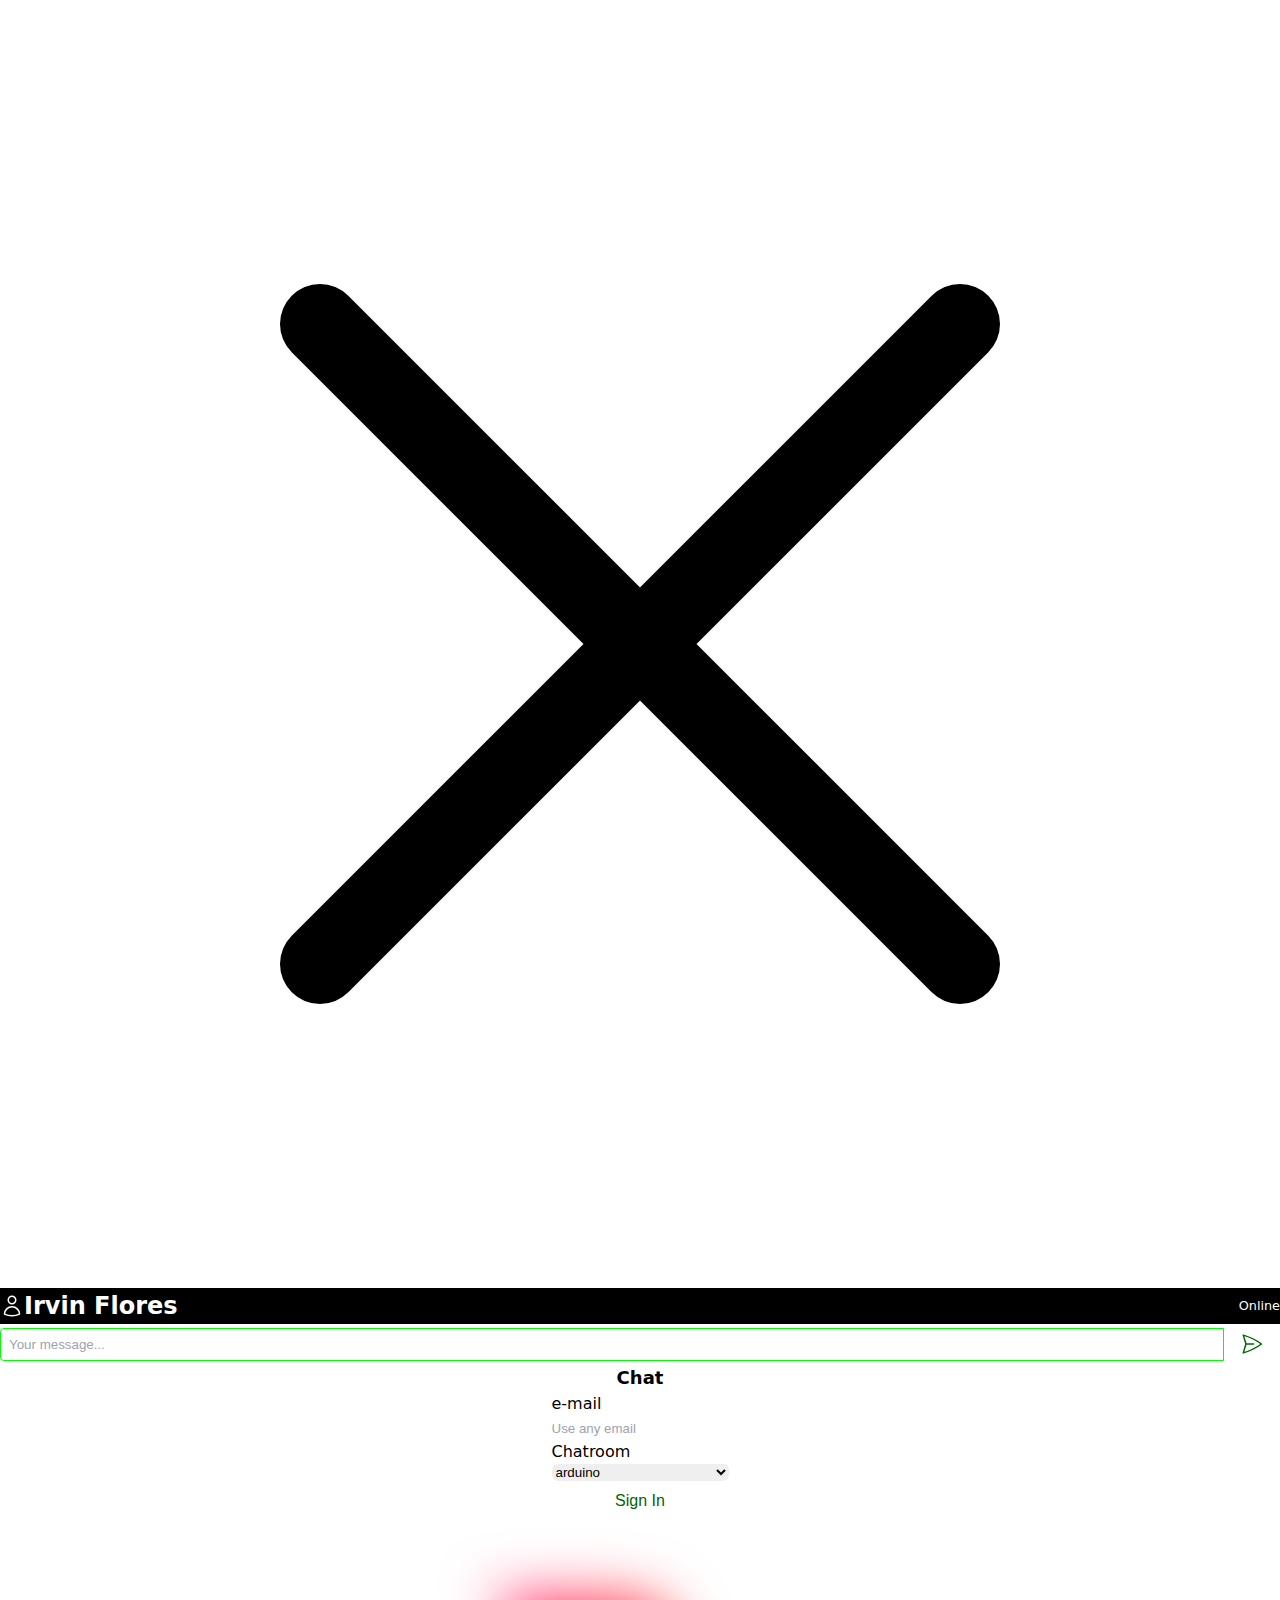
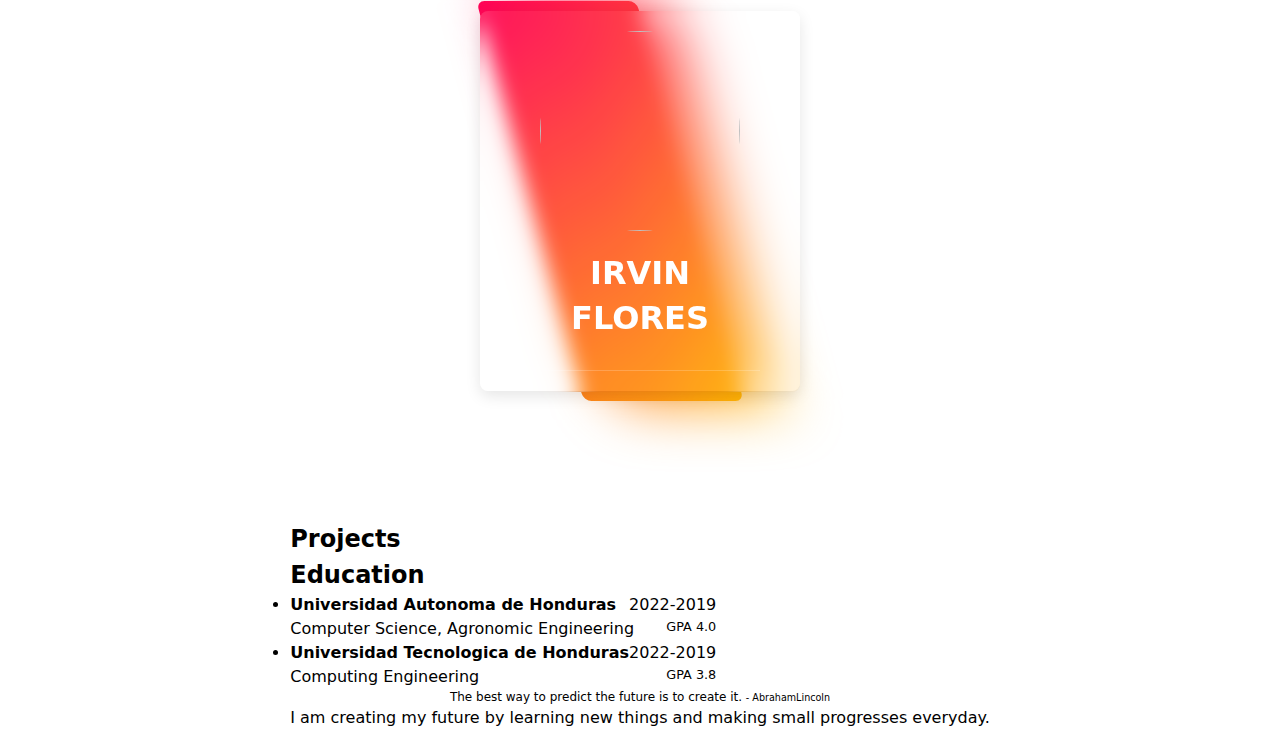
==== commit 8704e7f8: "network issues solved" ====
--- a/index.html
+++ b/index.html
@@ -1,1536 +1,229 @@
 <!DOCTYPE html>
 <html lang="en">
-  <head>
-    <meta charset="utf-8" />
-    <title>chatcv-ia Irrefl</title>
-    <meta name="viewport" content="width=device-width, initial-scale=1.0" />
-    <meta name="title" content="AI-Powered Resume Building - Irrefl" />
-    <meta
-      name="description"
-      content="Unlock the potential of AI in crafting professional resumes effortlessly. Explore Irrefl, your AI companion for resume perfection."
-    />
-    <meta
-      name="keywords"
-      content="resume, AI, resume builder, CV, artificial intelligence, job application, career, professional resume, Irrefl"
-    />
-    <meta name="robots" content="index, follow" />
-    <meta name="author" content="Irvin Flores" />
-    <meta property="og:title" content="AI-Powered Resume Building - Irrefl" />
-    <meta
-      property="og:description"
-      content="Unlock the potential of AI in crafting professional resumes effortlessly. Explore Irrefl, your AI companion for resume perfection."
-    />
-    <meta
-      property="og:image"
-      content="URL to your website logo or a relevant image"
-    />
-    <meta property="og:url" content="https://irrefl.github.io/front-cv-ia/" />
-    <meta property="og:type" content="website" />
-    <meta property="og:locale" content="en_US" />
-    <meta name="twitter:card" content="summary_large_image" />
-    <meta name="twitter:title" content="AI-Powered Resume Building - Irrefl" />
-    <meta
-      name="twitter:description"
-      content="Unlock the potential of AI in crafting professional resumes effortlessly. Explore Irrefl, your AI companion for resume perfection."
-    />
-
-    <title>AI-Powered Resume Building - Irrefl</title>
-
-    <link
-      rel="apple-touch-icon-precomposed"
-      sizes="144x144"
-      href="./resource/ico/apple-touch-icon-144-precomposed.png"
-    />
-    <link
-      rel="apple-touch-icon-precomposed"
-      sizes="114x114"
-      href="./resource/ico/apple-touch-icon-114-precomposed.png"
-    />
-    <link
-      rel="apple-touch-icon-precomposed"
-      sizes="72x72"
-      href="./resource/ico/apple-touch-icon-72-precomposed.png"
-    />
-    <link
-      rel="apple-touch-icon-precomposed"
-      href="./resource/ico/apple-touch-icon-57-precomposed.png"
-    />
-    <link rel="shortcut icon" href="./resource/ico/favicon.png" />
-
-    <link rel="stylesheet" href="./resource/css/chat.css" />
-
-    <script src="./resource/js/chat.js"></script>
-
-    <script src="resource/js/jquery-1.10.2.min.js"></script>
-
-    <!-- Le styles -->
-    <link href="./resource/css/tail.css" rel="stylesheet" />
-    <script src="./resource/css/tail.js"></script>
-
-    <script>
-      let whereJobsWhere = ["San Pedro Sula", "Potrerillos, Cortes"];
-    </script>
-
-    <!-- Google tag (gtag.js) -->
-    <script
-      async
-      src="https://www.googletagmanager.com/gtag/js?id=G-406EGYMQQS"
-    ></script>
-    <script>
-      window.dataLayer = window.dataLayer || [];
-      function gtag() {
-        dataLayer.push(arguments);
-      }
-      gtag("js", new Date());
-
-      gtag("config", "G-406EGYMQQS");
-    </script>
-
-    <link rel="stylesheet" href="./resource/css/rpx.css" />
-  </head>
-
-  <body>
-
-     
-
-      <!-- Chat -->
-      <div class="fixed bottom-0 right-0 flex flex-col items-end ml-6 w-2/3">
-        <div
-          class="chat-modal show mr-5 flex flex-col mb-5 shadow-lg sm:w-1/2 md:w-1/3 lg:w-1/4"
-        >
-          <!-- Close button -->
-          <div
-            class="close-chat bg-red-900 hover:bg-red-600 text-white mb-1 w-10 h-10 flex justify-center items-center px-2 py-1 rounded cursor-pointer"
-          >
-            <svg
-              xmlns="http://www.w3.org/2000/svg"
-              fill="none"
-              viewBox="0 0 24 24"
-              stroke-width="1.5"
-              stroke="currentColor"
-              class="w-4 h-4"
-            >
-              <path
-                stroke-linecap="round"
-                stroke-linejoin="round"
-                d="M6 18L18 6M6 6l12 12"
-              />
+
+<head>
+  <meta charset="utf-8" />
+  <title>chatcv-ia Irrefl</title>
+  <meta name="viewport" content="width=device-width, initial-scale=1.0" />
+  <meta name="title" content="AI-Powered Resume Building - Irrefl" />
+  <meta name="description"
+    content="Unlock the potential of AI in crafting professional resumes effortlessly. Explore Irrefl, your AI companion for resume perfection." />
+  <meta name="keywords"
+    content="resume, AI, resume builder, CV, artificial intelligence, job application, career, professional resume, Irrefl" />
+  <meta name="robots" content="index, follow" />
+  <meta name="author" content="Irvin Flores" />
+  <meta property="og:title" content="AI-Powered Resume Building - Irrefl" />
+  <meta property="og:description"
+    content="Unlock the potential of AI in crafting professional resumes effortlessly. Explore Irrefl, your AI companion for resume perfection." />
+  <meta property="og:image" content="URL to your website logo or a relevant image" />
+  <meta property="og:url" content="https://irrefl.github.io/front-cv-ia/" />
+  <meta property="og:type" content="website" />
+  <meta property="og:locale" content="en_US" />
+  <meta name="twitter:card" content="summary_large_image" />
+  <meta name="twitter:title" content="AI-Powered Resume Building - Irrefl" />
+  <meta name="twitter:description"
+    content="Unlock the potential of AI in crafting professional resumes effortlessly. Explore Irrefl, your AI companion for resume perfection." />
+
+  <title>AI-Powered Resume Building - Irrefl</title>
+
+
+  <link rel="stylesheet" href="./resource/css/chat.css" />
+  <script src="https://code.jquery.com/jquery-3.7.1.min.js" integrity="sha256-/JqT3SQfawRcv/BIHPThkBvs0OEvtFFmqPF/lYI/Cxo=" crossorigin="anonymous"></script>
+  <script src="./resource/js/chat.js"></script>
+  <!-- Le styles -->
+  <link href="./resource/css/tail.css" rel="stylesheet" />
+  <script src="./resource/css/tail.js"></script>
+
+  <script>
+    let whereJobsWhere = ["San Pedro Sula", "Potrerillos, Cortes"];
+  </script>
+
+  <!-- Google tag (gtag.js) -->
+  <script async src="https://www.googletagmanager.com/gtag/js?id=G-406EGYMQQS"></script>
+  <script>
+    window.dataLayer = window.dataLayer || [];
+    function gtag() {
+      dataLayer.push(arguments);
+    }
+    gtag("js", new Date());
+
+    gtag("config", "G-406EGYMQQS");
+  </script>
+
+  <link rel="stylesheet" href="./resource/css/rpx.css" />
+</head>
+
+<body>
+  <!-- Chat -->
+  <div class="fixed bottom-0 right-0 flex flex-col items-end ml-6 w-2/3">
+    <div class="chat-modal show mr-5 flex flex-col mb-5 shadow-lg sm:w-1/2 md:w-1/3 lg:w-1/4">
+      <!-- Close button -->
+      <div
+        class="close-chat bg-red-900 hover:bg-red-600 text-white mb-1 w-10 h-10 flex justify-center items-center px-2 py-1 rounded cursor-pointer">
+        <svg xmlns="http://www.w3.org/2000/svg" fill="none" viewBox="0 0 24 24" stroke-width="1.5" stroke="currentColor"
+          class="w-4 h-4">
+          <path stroke-linecap="round" stroke-linejoin="round" d="M6 18L18 6M6 6l12 12" />
+        </svg>
+      </div>
+      <!-- Admin profile -->
+      <div class="flex justify-between items-center" style="background: black; color: white">
+        <div class="flex items-center">
+          <svg xmlns="http://www.w3.org/2000/svg" fill="none" viewBox="0 0 24 24" class="w-6 h-6" stroke-width="1.5"
+            stroke="currentColor">
+            <path stroke-linecap="round" stroke-linejoin="round"
+              d="M15.75 6a3.75 3.75 0 11-7.5 0 3.75 3.75 0 017.5 0zM4.501 20.118a7.5 7.5 0 0114.998 0A17.933 17.933 0 0112 21.75c-2.676 0-5.216-.584-7.499-1.632z" />
+          </svg>
+
+          <h2 class="font-semibold tracking-wider" id="chatter">
+            Irvin Flores
+          </h2>
+        </div>
+        <div class="flex items-center justify-center">
+          <small class="mr-1">Online</small>
+          <div class="rounded-full w-2 h-2 bg-white " id="isOnline"></div>
+        </div>
+      </div>
+      <!-- Chats -->
+      <div class="flex flex-col bg-gray-200 p-2 chat-services expand" id="chatMessages"></div>
+      <!-- Send message -->
+      <form id="do-sendInput">
+        <div class="relative bg-white">
+          <input type="text" name="message" placeholder="Your message..." id="message"
+            class="pl-4 pr-16 py-2 border border-green-500 focus:outline-none w-full" />
+
+          <button type="button"
+            class="text-gray-900 bg-gradient-to-r from-lime-200 via-lime-400 to-lime-500 hover:bg-gradient-to-br focus:ring-4 focus:outline-none focus:ring-lime-300 dark:focus:ring-lime-800 shadow-lg shadow-lime-500/50 dark:shadow-lg dark:shadow-lime-800/80 font-medium rounded-lg text-sm px-5 py-2.5 text-center">
+            <svg xmlns="http://www.w3.org/2000/svg" fill="none" viewBox="0 0 24 24" stroke-width="1.5"
+              stroke="currentColor" class="w-6 h-6">
+              <path stroke-linecap="round" stroke-linejoin="round"
+                d="M6 12L3.269 3.126A59.768 59.768 0 0121.485 12 59.77 59.77 0 013.27 20.876L5.999 12zm0 0h7.5" />
             </svg>
-          </div>
-          <!-- Admin profile -->
-          <div
-            class="flex justify-between items-center"
-            style="background: black; color: white"
-          >
-            <div class="flex items-center">
-              <svg
-                xmlns="http://www.w3.org/2000/svg"
-                fill="none"
-                viewBox="0 0 24 24"
-                class="w-6 h-6"
-                stroke-width="1.5"
-                stroke="currentColor"
-              >
-                <path
-                  stroke-linecap="round"
-                  stroke-linejoin="round"
-                  d="M15.75 6a3.75 3.75 0 11-7.5 0 3.75 3.75 0 017.5 0zM4.501 20.118a7.5 7.5 0 0114.998 0A17.933 17.933 0 0112 21.75c-2.676 0-5.216-.584-7.499-1.632z"
-                />
-              </svg>
-
-              <h2 class="font-semibold tracking-wider" id="chatter">
-                Irvin Flores
-              </h2>
-            </div>
-            <div class="flex items-center justify-center">
-              <small class="mr-1">Online</small>
-              <div class="rounded-full w-2 h-2 bg-white" id="isOnline"></div>
-            </div>
-          </div>
-          <!-- Chats -->
-          <div
-            class="flex flex-col bg-gray-200 p-2 chat-services expand"
-            id="chatMessages"
-          ></div>
-          <!-- Send message -->
-          <form id="do-sendInput">
-            <div class="relative bg-white">
-              <input
-                type="text"
-                name="message"
-                placeholder="Your message..."
-                id="message"
-                class="pl-4 pr-16 py-2 border border-green-500 focus:outline-none w-full"
-              />
-
-              <button
-                type="button"
-                class="text-gray-900 bg-gradient-to-r from-lime-200 via-lime-400 to-lime-500 hover:bg-gradient-to-br focus:ring-4 focus:outline-none focus:ring-lime-300 dark:focus:ring-lime-800 shadow-lg shadow-lime-500/50 dark:shadow-lg dark:shadow-lime-800/80 font-medium rounded-lg text-sm px-5 py-2.5 text-center"
-              >
-                <svg
-                  xmlns="http://www.w3.org/2000/svg"
-                  fill="none"
-                  viewBox="0 0 24 24"
-                  stroke-width="1.5"
-                  stroke="currentColor"
-                  class="w-6 h-6"
-                >
-                  <path
-                    stroke-linecap="round"
-                    stroke-linejoin="round"
-                    d="M6 12L3.269 3.126A59.768 59.768 0 0121.485 12 59.77 59.77 0 013.27 20.876L5.999 12zm0 0h7.5"
-                  />
-                </svg>
-              </button>
-            </div>
-          </form>
-        </div>
-        <div
-          class="show-chat hidden mx-10 mb-6 mt-4 text-green-500 hover:text-green-600 flex justify-center items-center cursor-pointer text-white bg-gradient-to-r from-pink-400 via-pink-500 to-pink-600 hover:bg-gradient-to-br focus:ring-4 focus:outline-none focus:ring-pink-300 dark:focus:ring-pink-800 shadow-lg shadow-pink-500/50 dark:shadow-lg dark:shadow-pink-800/80 font-medium rounded-lg text-sm px-5 py-2.5 text-center mr-2 mb-2"
-        >
-          <svg
-            xmlns="http://www.w3.org/2000/svg"
-            fill="none"
-            viewBox="0 0 24 24"
-            stroke-width="1.5"
-            stroke="currentColor"
-            class="w-10 h-10"
-          >
-            <path
-              stroke-linecap="round"
-              stroke-linejoin="round"
-              d="M7.5 8.25h9m-9 3H12m-9.75 1.51c0 1.6 1.123 2.994 2.707 3.227 1.129.166 2.27.293 3.423.379.35.026.67.21.865.501L12 21l2.755-4.133a1.14 1.14 0 01.865-.501 48.172 48.172 0 003.423-.379c1.584-.233 2.707-1.626 2.707-3.228V6.741c0-1.602-1.123-2.995-2.707-3.228A48.394 48.394 0 0012 3c-2.392 0-4.744.175-7.043.513C3.373 3.746 2.25 5.14 2.25 6.741v6.018z"
-            />
-          </svg>
-        </div>
-      </div>
-
-      <!-- Login container 
-	<div class="container chat-signin mx-auto w-60">
-		<form class="form-signin">
-			<h2 class="alert alert-success text-center">test</h2>
-			<label class="block text-sm font-medium text-gray-700 mb-2" for="nickname">Nickname</label>
-
-			<input class="form-control w-full border rounded-md py-2 px-4" oninput="handleBadInputs(this)" id="nickname"
-				placeholder="Nickname" />
-
-			<div class="flex flex-col space-y-4">
-				<label class="block text-sm font-medium text-gray-700 mb-2" for="chatroom">Chatroom</label>
-				<select class="form-control w-full border rounded-md py-2 px-4" id="chatroom">
-					<option>arduino</option>
-					<option>java</option>
-					<option>go</option>
-					<option>scala</option>
-				</select>
-				<button
-					class="text-white bg-green-700 hover:bg-green-800 focus:outline-none focus:ring-4 focus:ring-green-300 font-medium rounded-full text-sm px-5 py-2.5 text-center mr-2 mb-2 dark:bg-green-600 dark:hover:bg-green-700 dark:focus:ring-green-800"
-					type="submit" id="enterRoom">Sign in</button>
-			</div>
-		</form>
-	</div> -->
-
-      <!-- Curriculum Container -->
-      <div class="max-w-100 w-full flex justify-center">
-        <div class="border border-gray-300 rounded-sm shadow-lg" id="cv">
-          <header class="bg-white-100 dark:bg-gray-900 text-black dark:text-white">
-            <div class="w-2/6">
-              <nav class="flex justify-end gap-2 py-4">
-                <a
-                  href="https://www.linkedin.com/in/irvin-r-56b264186/"
-                  alt="Irvin Flores"
-                  class="bg-blue-500 hover:bg-blue-600 p-2 font-semibold text-white inline-flex items-center space-x-2 rounded"
-                  target="_blank"
-                >
-                  <svg
-                    class="w-5 h-5 fill-current"
-                    role="img"
-                    viewBox="0 0 256 256"
-                    xmlns="http://www.w3.org/2000/svg"
-                  >
-                    <g>
-                      <path
-                        d="M218.123122,218.127392 L180.191928,218.127392 L180.191928,158.724263 C180.191928,144.559023 179.939053,126.323993 160.463756,126.323993 C140.707926,126.323993 137.685284,141.757585 137.685284,157.692986 L137.685284,218.123441 L99.7540894,218.123441 L99.7540894,95.9665207 L136.168036,95.9665207 L136.168036,112.660562 L136.677736,112.660562 C144.102746,99.9650027 157.908637,92.3824528 172.605689,92.9280076 C211.050535,92.9280076 218.138927,118.216023 218.138927,151.114151 L218.123122,218.127392 Z M56.9550587,79.2685282 C44.7981969,79.2707099 34.9413443,69.4171797 34.9391618,57.260052 C34.93698,45.1029244 44.7902948,35.2458562 56.9471566,35.2436736 C69.1040185,35.2414916 78.9608713,45.0950217 78.963054,57.2521493 C78.9641017,63.090208 76.6459976,68.6895714 72.5186979,72.8184433 C68.3913982,76.9473153 62.7929898,79.26748 56.9550587,79.2685282 M75.9206558,218.127392 L37.94995,218.127392 L37.94995,95.9665207 L75.9206558,95.9665207 L75.9206558,218.127392 Z M237.033403,0.0182577091 L18.8895249,0.0182577091 C8.57959469,-0.0980923971 0.124827038,8.16056231 -0.001,18.4706066 L-0.001,237.524091 C0.120519052,247.839103 8.57460631,256.105934 18.8895249,255.9977 L237.033403,255.9977 C247.368728,256.125818 255.855922,247.859464 255.999,237.524091 L255.999,18.4548016 C255.851624,8.12438979 247.363742,-0.133792868 237.033403,0.000790807055"
-                      ></path>
-                    </g>
-                  </svg>
-                </a>
-                <a
-                  href="https://github.com/irrefl"
-                  class="bg-gray-700 hover:bg-gray-800 p-2 font-medium text-white inline-flex items-center space-x-2 rounded"
-                  target="_blank"
-                >
-                  <svg
-                    xmlns="http://www.w3.org/2000/svg"
-                    xmlns:xlink="http://www.w3.org/1999/xlink"
-                    aria-hidden="true"
-                    role="img"
-                    class="w-5"
-                    preserveAspectRatio="xMidYMid meet"
-                    viewBox="0 0 24 24"
-                  >
-                    <g fill="none">
-                      <path
-                        fill-rule="evenodd"
-                        clip-rule="evenodd"
-                        d="M12 0C5.37 0 0 5.37 0 12c0 5.31 3.435 9.795 8.205 11.385c.6.105.825-.255.825-.57c0-.285-.015-1.23-.015-2.235c-3.015.555-3.795-.735-4.035-1.41c-.135-.345-.72-1.41-1.23-1.695c-.42-.225-1.02-.78-.015-.795c.945-.015 1.62.87 1.845 1.23c1.08 1.815 2.805 1.305 3.495.99c.105-.78.42-1.305.765-1.605c-2.67-.3-5.46-1.335-5.46-5.925c0-1.305.465-2.385 1.23-3.225c-.12-.3-.54-1.53.12-3.18c0 0 1.005-.315 3.3 1.23c.96-.27 1.98-.405 3-.405s2.04.135 3 .405c2.295-1.56 3.3-1.23 3.3-1.23c.66 1.65.24 2.88.12 3.18c.765.84 1.23 1.905 1.23 3.225c0 4.605-2.805 5.625-5.475 5.925c.435.375.81 1.095.81 2.22c0 1.605-.015 2.895-.015 3.3c0 .315.225.69.825.57A12.02 12.02 0 0 0 24 12c0-6.63-5.37-12-12-12z"
-                        fill="currentColor"
-                      />
-                    </g>
-                  </svg>
-                </a>
-
-                <a
-                  href="https://www.youtube.com/channel/UCMdDWRogZKZwEo26Jqmkc9Q"
-                  target="_blank"
-                  class="flex bg-red-900 hover:bg-red-100 p-2 font-medium text-white inline-flex items-center space-x-2 rounded"
-                >
-                  <svg
-                    xmlns="http://www.w3.org/2000/svg"
-                    class="h-5 w-5"
-                    fill="currentColor"
-                    viewBox="0 0 24 24"
-                  >
-                    <path
-                      d="M19.615 3.184c-3.604-.246-11.631-.245-15.23 0-3.897.266-4.356 2.62-4.385 8.816.029 6.185.484 8.549 4.385 8.816 3.6.245 11.626.246 15.23 0 3.897-.266 4.356-2.62 4.385-8.816-.029-6.185-.484-8.549-4.385-8.816zm-10.615 12.816v-8l8 3.993-8 4.007z"
-                    />
-                  </svg>
-                </a>
-
-                <a
-                  href="https://dev.to/arrefl"
-                  target="_blank"
-                  class="flex bg-black items-center justify-center"
-                >
-                  <img
-                    src="./resource/img/devto.svg"
-                    alt="data"
-                    style="border-radius: 19.9%"
-                    class="w-10 h-10 bg-white"
-                  />
-                </a>
-
-                <div class="flex bg-black items-center justify-center w-10 h-10">
-                  <div id="dark-mode-toggle" class="cursor-pointer">
-                    <svg
-                      xmlns="http://www.w3.org/2000/svg"
-                      class="h-10 w-10 stroke-white hidden dark:block"
-                      fill="none"
-                      viewBox="0 0 24 24"
-                      stroke="currentColor"
-                      stroke-width="2"
-                    >
-                      <path
-                        stroke-linecap="round"
-                        stroke-linejoin="round"
-                        d="M12 3v1m0 16v1m9-9h-1M4 12H3m15.364 6.364l-.707-.707M6.343 6.343l-.707-.707m12.728 0l-.707.707M6.343 17.657l-.707.707M16 12a4 4 0 11-8 0 4 4 0 018 0z"
-                      />
-                    </svg>
-                    <svg
-                      xmlns="http://www.w3.org/2000/svg"
-                      class="h-10 w-10 stroke-[#0A1122] block dark:hidden"
-                      fill="none"
-                      viewBox="0 0 24 24"
-                      stroke="currentColor"
-                      stroke-width="2"
-                    >
-                      <path
-                        stroke-linecap="round"
-                        stroke-linejoin="round"
-                        d="M20.354 15.354A9 9 0 018.646 3.646 9.003 9.003 0 0012 21a9.003 9.003 0 008.354-5.646z"
-                      />
-                    </svg>
-                </div>
-                </div>
-              </nav>
-            </div>
-
-            <div
-              class="grid grid-cols-1 lg:grid-cols-3 gap-0 items-center px-10 py-0"
-            >
-              <!-- Lado Izquierdo -->
-              <div class="text-center">
-                <div class="picContainer">
-                  <div class="picBox">
-                    <span></span>
-                    <div class="content">
-                      <div class="profileText">
-                        <div class="imgBox">
-                          <img src="./resource/img/x.jpg" />
-                        </div>
-                        <h2 class="text-black dark:text-white">Irvin Flores</h2>
-                      </div>
-                    </div>
+          </button>
+        </div>
+      </form>
+    </div>
+    <div
+      class="show-chat hidden mx-10 mb-6 mt-4 text-green-500 hover:text-green-600 flex justify-center items-center cursor-pointer text-white bg-gradient-to-r from-pink-400 via-pink-500 to-pink-600 hover:bg-gradient-to-br focus:ring-4 focus:outline-none focus:ring-pink-300 dark:focus:ring-pink-800 shadow-lg shadow-pink-500/50 dark:shadow-lg dark:shadow-pink-800/80 font-medium rounded-lg text-sm px-5 py-2.5 text-center mr-2 mb-2">
+      <svg xmlns="http://www.w3.org/2000/svg" fill="none" viewBox="0 0 24 24" stroke-width="1.5" stroke="currentColor"
+        class="w-10 h-10">
+        <path stroke-linecap="round" stroke-linejoin="round"
+          d="M7.5 8.25h9m-9 3H12m-9.75 1.51c0 1.6 1.123 2.994 2.707 3.227 1.129.166 2.27.293 3.423.379.35.026.67.21.865.501L12 21l2.755-4.133a1.14 1.14 0 01.865-.501 48.172 48.172 0 003.423-.379c1.584-.233 2.707-1.626 2.707-3.228V6.741c0-1.602-1.123-2.995-2.707-3.228A48.394 48.394 0 0012 3c-2.392 0-4.744.175-7.043.513C3.373 3.746 2.25 5.14 2.25 6.741v6.018z" />
+      </svg>
+    </div>
+  </div>
+
+  <div id="SignInForm"></div>
+  <script src="./components/signIn.js"></script>
+  <!-- Curriculum Container -->
+  <div class="max-w-100 w-full flex justify-center">
+    <div class="border border-gray-300 rounded-sm shadow-lg" id="cv">
+      <header class="bg-white-100 dark:bg-gray-900 text-black dark:text-white">
+        <div class="w-2/6" id="nav"></div>
+        <script src="./components/nav.js"></script>
+
+        <div class="bg-white-100 dark:bg-gray-900 text-black dark:text-white grid grid-cols-1 lg:grid-cols-3 gap-0 items-center px-10 py-0" id="profile">
+          <!-- Lado Izquierdo -->
+          <div class="text-center">
+            <div class="picContainer">
+              <div class="picBox">
+                <span></span>
+                <div class="content">
+                  <div class="profileText">
+                    <div class="imgBox">
+                      <img src="./resource/img/x.jpg" />
+                   </div>
+                      <h2 cl ass="text-black dark:text-white text-2xl font-bold shadow-md dark:shadow-none text-stroke text-stroke-white">Irvin Flores</h2>
+
                   </div>
                 </div>
               </div>
-
-              <div class="text-center w-2/3" id="mp3player">
-              
-              </div>
-
-              <!-- Lado Derecho (Skills) -->
-              <div class="text-center w-2/3">
-                <strong class="text-xl font-medium text-center">Skills</strong>
-
-                <ul
-                  class="grid grid-cols-4 sm:grid-cols-4 md:grid-cols-4 lg:grid-cols-4 xl:grid-cols-4 gap-0"
-                  id="SkillLizt"
-                ></ul>
-              </div>
-
-              
-
-              <script>
-                let w = "text-white bold",
-                  b = "text-black bold";
-                let a = [
-                  { c: "bg-gray-50", t: b },
-                  { c: "bg-gray-100", t: b },
-                  { c: "bg-gray-200", t: b },
-                  { c: "bg-gray-300", t: b },
-                  { c: "bg-gray-400", t: b },
-                  { c: "bg-gray-500", t: b },
-                  { c: "bg-gray-600", t: w },
-                  { c: "bg-gray-700", t: w },
-                  { c: "bg-gray-800", t: w },
-                  { c: "bg-gray-900", t: w },
-                  { c: "bg-red-50", t: w },
-                  { c: "bg-red-100", t: w },
-                  { c: "bg-red-200", t: w },
-                  { c: "bg-red-300", t: w },
-                  { c: "bg-red-400", t: w },
-                  { c: "bg-red-500", t: w },
-                  { c: "bg-red-600", t: w },
-                  { c: "bg-red-700", t: w },
-                  { c: "bg-red-800", t: w },
-                  { c: "bg-red-900", t: w },
-                  { c: "bg-yellow-50", t: b },
-                  { c: "bg-yellow-100", t: b },
-                  { c: "bg-yellow-200", t: b },
-                  { c: "bg-yellow-300", t: b },
-                  { c: "bg-yellow-400", t: b },
-                  { c: "bg-yellow-500", t: b },
-                  { c: "bg-yellow-600", t: b },
-                  { c: "bg-yellow-700", t: b },
-                  { c: "bg-yellow-800", t: b },
-                  { c: "bg-yellow-900", t: b },
-                  { c: "bg-green-50", t: b },
-                  { c: "bg-green-100", t: b },
-                  { c: "bg-green-200", t: b },
-                  { c: "bg-green-300", t: b },
-                  { c: "bg-green-400", t: b },
-                  { c: "bg-green-500", t: b },
-                  { c: "bg-green-600", t: w },
-                  { c: "bg-green-700", t: w },
-                  { c: "bg-green-800", t: w },
-                  { c: "bg-green-900", t: w },
-                  { c: "bg-blue-50", t: b },
-                  { c: "bg-blue-100", t: b },
-                  { c: "bg-blue-200", t: b },
-                  { c: "bg-blue-300", t: b },
-                  { c: "bg-blue-400", t: b },
-                  { c: "bg-blue-500", t: w },
-                  { c: "bg-blue-600", t: w },
-                  { c: "bg-blue-700", t: w },
-                  { c: "bg-blue-800", t: w },
-                  { c: "bg-blue-900", t: w },
-                  { c: "bg-indigo-50", t: b },
-                  { c: "bg-indigo-100", t: b },
-                  { c: "bg-indigo-200", t: b },
-                  { c: "bg-indigo-300", t: b },
-                  { c: "bg-indigo-400", t: b },
-                  { c: "bg-indigo-500", t: w },
-                  { c: "bg-indigo-600", t: w },
-                  { c: "bg-indigo-700", t: w },
-                  { c: "bg-indigo-800", t: w },
-                  { c: "bg-indigo-900", t: w },
-                  { c: "bg-purple-50", t: b },
-                  { c: "bg-purple-100", t: b },
-                  { c: "bg-purple-200", t: b },
-                  { c: "bg-purple-300", t: b },
-                  { c: "bg-purple-400", t: b },
-                  { c: "bg-purple-500", t: w },
-                  { c: "bg-purple-600", t: w },
-                  { c: "bg-purple-700", t: w },
-                  { c: "bg-purple-800", t: w },
-                  { c: "bg-purple-900", t: w },
-                  { c: "bg-pink-50", t: b },
-                  { c: "bg-pink-100", t: b },
-                  { c: "bg-pink-200", t: b },
-                  { c: "bg-pink-300", t: b },
-                  { c: "bg-pink-400", t: b },
-                  { c: "bg-pink-500", t: w },
-                  { c: "bg-pink-600", t: w },
-                  { c: "bg-pink-700", t: w },
-                  { c: "bg-pink-800", t: w },
-                  { c: "bg-pink-900", t: w },
-                ];
-
-                let onlyColors = a.filter(
-                  (a) => Number(a.c.match(/\d+$/)[0]) >= 400
-                );
-
-                function shuffleArray(array) {
-                  for (let i = array.length - 1; i > 0; i--) {
-                    const j = Math.floor(Math.random() * (i + 1));
-                    [array[i], array[j]] = [array[j], array[i]];
-                  }
-                  return array;
-                }
-
-                const shuffledArray = shuffleArray(onlyColors);
-
-                let index = 0;
-
-                function getNextNonRepeatingValue() {
-                  if (index >= shuffledArray.length) {
-                    shuffleArray(shuffledArray);
-                    index = 0;
-                  }
-                  const value = shuffledArray[index];
-                  index++;
-                  return value;
-                }
-
-                const skillz = [
-                  { name: "C#", color: getNextNonRepeatingValue() },
-                  { name: "Go", color: getNextNonRepeatingValue() },
-                  { name: "Java", color: getNextNonRepeatingValue() },
-                  { name: "JS", color: getNextNonRepeatingValue() },
-                  { name: "Coldfusion", color: getNextNonRepeatingValue() },
-                  { name: "PHP", color: getNextNonRepeatingValue() },
-                  { name: "Python", color: getNextNonRepeatingValue() },
-                  { name: "C++", color: getNextNonRepeatingValue() },
-                  { name: ".NET Core", color: getNextNonRepeatingValue() },
-                  { name: ".NET", color: getNextNonRepeatingValue() },
-                  { name: "NodeJS", color: getNextNonRepeatingValue() },
-                  { name: "Deno", color: getNextNonRepeatingValue() },
-                  { name: "MSSQL", color: getNextNonRepeatingValue() },
-                  { name: "DynamoDB", color: getNextNonRepeatingValue() },
-
-                  { name: "MySQL", color: getNextNonRepeatingValue() },
-
-                  { name: "Oracle", color: getNextNonRepeatingValue() },
-                  { name: "MariaDB", color: getNextNonRepeatingValue() },
-
-                  { name: "PostgreSQL", color: getNextNonRepeatingValue() },
-                  { name: "Supabase", color: getNextNonRepeatingValue() },
-                  { name: "Redis", color: getNextNonRepeatingValue() },
-                  { name: "sqlite", color: getNextNonRepeatingValue() },
-                  { name: "couchbase", color: getNextNonRepeatingValue() },
-                  { name: "GraphQL", color: getNextNonRepeatingValue() },
-                  { name: "MongoDB", color: getNextNonRepeatingValue() },
-
-                  { name: "GIT", color: getNextNonRepeatingValue() },
-                  { name: "SVN", color: getNextNonRepeatingValue() },
-                  { name: "TFS", color: getNextNonRepeatingValue() },
-                  { name: "Github", color: getNextNonRepeatingValue() },
-                  { name: "Gitlab", color: getNextNonRepeatingValue() },
-                  { name: "beanstalk", color: getNextNonRepeatingValue() },
-                  { name: "Docker", color: getNextNonRepeatingValue() },
-                  ,
-                  { name: "podman", color: getNextNonRepeatingValue() },
-                  ,
-                  { name: "Kubernetes", color: getNextNonRepeatingValue() },
-                  { name: "AWS", color: getNextNonRepeatingValue() },
-                  { name: "Linux", color: getNextNonRepeatingValue() },
-                  { name: "VMs", color: getNextNonRepeatingValue() },
-                  { name: "Shell/Bash", color: getNextNonRepeatingValue() },
-                ];
-
-                let generateSkillList = (_skills) => {
-                  let liz = _skills
-                    .map((item, key) => {
-                      const { name, color } = item;
-                      const li = `<li class="inline-block ${color.c} ${color.t} text-center" id="my${key}">
-										${name}
-									</li>`;
-
-                      return li;
-                    })
-                    .join("");
-
-                  return liz;
-                };
-
-                const skillList = document.querySelector("#SkillLizt");
-                skillList.innerHTML = generateSkillList(skillz);
-
-                const skillzz = document.querySelectorAll("#SkillLizt li");
-
-                setInterval(() => {
-                  skillzz.forEach((el, key) => {
-                    let newColor = getNextNonRepeatingValue();
-                    el.className = `${newColor.c} ${newColor.t}`;
-                    el.classList.remove("color-transition"); // Remove the transition class
-                    void el.offsetWidth; // Trigger reflow to apply transition
-                    el.classList.add("color-transition"); // Add the transition class back
-                  });
-                }, 2000);
-              </script>
-            </div>
-          </header>
-
-          <div class="flex gap-x-10 mt-10 pl-4">
-            <!-- info -->
-            <div class="w-4/6">
-              <section class="pr-3 pl-3">
-                <!-- about me -->
-                <h2 class="text-2xl pb-1 border-b font-semibold">About</h2>
-                <p class="mt-4 text-xs">This is who iam</p>
-
-                <div class="bodyx">
-                  <div
-                    data-tooltip-target="tooltip-left"
-                    data-tooltip-placement="left"
-                  >
-                    <div class="block-container">
-                      <div class="btn-back btn-back-1"></div>
-                      <div class="btn-front">
-                        <svg class="frame">
-                          <rect rx="32" stroke="url(#gradient-half)" />
-                        </svg>
-                        <svg
-                          xmlns="http://www.w3.org/2000/svg"
-                          class="icon"
-                          width="48"
-                          height="48"
-                          viewBox="0 0 24 24"
-                          fill="none"
-                        >
-                          <path
-                            d="M12.3999 17.4999C11.8999 17.2999 11.2999 17.3999 11.0999 17.8999L9.29989 21.4999C8.99989 21.9999 9.19989 22.5999 9.69989 22.8999C9.79989 22.9999 9.99989 22.9999 10.1999 22.9999C10.5999 22.9999 10.8999 22.7999 11.0999 22.4999L12.8999 18.8999C13.0999 18.2999 12.8999 17.6999 12.3999 17.4999Z"
-                            fill="url(#gradient-full)"
-                          />
-                          <path
-                            d="M17 17.4999C16.5 17.2999 15.9 17.3999 15.7 17.8999L13.9 21.4999C13.7 21.9999 13.8 22.5999 14.3 22.7999C14.4 22.8999 14.6 22.8999 14.8 22.8999C15.2 22.8999 15.5 22.6999 15.7 22.3999L17.5 18.7999C17.7 18.2999 17.5 17.6999 17 17.4999Z"
-                            fill="url(#gradient-full)"
-                          />
-                          <path
-                            d="M7.89994 17.4999C7.39994 17.2999 6.79994 17.3999 6.59994 17.8999L4.79994 21.4999C4.59994 21.9999 4.69994 22.5999 5.19994 22.7999C5.29994 22.9999 5.49994 22.9999 5.59994 22.9999C5.99994 22.9999 6.29994 22.7999 6.49994 22.4999L8.29994 18.8999C8.59994 18.2999 8.39994 17.6999 7.89994 17.4999Z"
-                            fill="url(#gradient-full)"
-                          />
-                          <path
-                            d="M15.2 1C12.4 1 9.9 2.5 8.5 4.8C8 4.7 7.5 4.6 7 4.6C3.7 4.6 1 7.3 1 10.6C1 13.9 3.7 16.6 7 16.6H15.2C19.5 16.6 23 13.1 23 8.8C23 4.5 19.5 1 15.2 1Z"
-                            fill="url(#gradient-full)"
-                          />
-                        </svg>
-                      </div>
-                    </div>
-                  </div>
-
-                  <div
-                    id="tooltip-left"
-                    role="tooltip"
-                    class="absolute z-10 invisible inline-block px-3 py-2 text-sm font-medium text-white bg-gray-900 rounded-lg shadow-sm opacity-0 tooltip dark:bg-gray-700"
-                  >
-                    <strong class="text-xl font-medium"
-                      >Further Education</strong
-                    >
-                    <ul class="mt-2 mb-10">
-                      <li class="px-2 mt-1">Coursera</li>
-                      <li class="px-2 mt-1">edx</li>
-                      <li class="px-2 mt-1">Udacity</li>
-                      <li class="px-2 mt-1">Udemy</li>
-                      <li class="px-2 mt-1">CodewithMosh</li>
-                      <li class="px-2 mt-1">Books</li>
-                    </ul>
-                    <div class="tooltip-arrow" data-popper-arrow></div>
-                  </div>
-
-                  <div
-                    data-tooltip-target="tooltip-bottom"
-                    data-tooltip-placement="bottom"
-                  >
-                    <div class="block-container">
-                      <div class="btn-back btn-back-2"></div>
-                      <div class="btn-front">
-                        <svg class="frame">
-                          <rect rx="32" stroke="url(#gradient-half)" />
-                        </svg>
-                        <svg
-                          xmlns="http://www.w3.org/2000/svg"
-                          class="icon"
-                          width="48"
-                          height="48"
-                          viewBox="0 0 24 24"
-                          fill="none"
-                        >
-                          <path
-                            d="M12.2999 22.0001C9.59992 22.0001 6.99992 21.0001 4.99992 19.0001C0.999923 15.0001 0.999923 8.70009 4.89992 4.80009C6.29992 3.30009 8.19992 2.30009 10.2999 2.00009C10.6999 1.90009 11.0999 2.10009 11.2999 2.50009C11.4999 2.90009 11.4999 3.30009 11.1999 3.60009C8.99992 6.10009 9.19992 10.0001 11.5999 12.4001C13.9999 14.8001 17.7999 15.0001 20.2999 12.8001C20.5999 12.5001 21.0999 12.5001 21.3999 12.7001C21.7999 12.9001 21.9999 13.3001 21.8999 13.7001C21.5999 15.8001 20.5999 17.6001 19.1999 19.1001C17.2999 21.0001 14.7999 22.0001 12.2999 22.0001Z"
-                            fill="url(#gradient-full)"
-                          />
-                        </svg>
-                      </div>
-                    </div>
-                  </div>
-
-                  <div
-                    id="tooltip-bottom"
-                    role="tooltip"
-                    class="absolute z-10 invisible inline-block px-3 py-2 text-sm font-medium text-white bg-gray-900 rounded-lg shadow-sm opacity-0 tooltip dark:bg-gray-700"
-                  >
-                    <strong class="text-xl font-medium"
-                      >Currently learning</strong
-                    >
-                    <ul class="mt-2 mb-10">
-                      <li class="px-2 mt-1">LLM Development and Integration</li>
-                      <li class="px-2 mt-1">Deep Learning</li>
-                    </ul>
-                    <div class="tooltip-arrow" data-popper-arrow></div>
-                  </div>
-
-                  <div
-                    data-tooltip-target="tooltip-right"
-                    data-tooltip-placement="right"
-                  >
-                    <div class="block-container">
-                      <div class="btn-back btn-back-3"></div>
-                      <div class="btn-front">
-                        <svg class="frame">
-                          <rect rx="32" stroke="url(#gradient-half)" />
-                        </svg>
-                        <svg
-                          xmlns="http://www.w3.org/2000/svg"
-                          class="icon"
-                          width="48"
-                          height="48"
-                          viewBox="0 0 24 24"
-                          fill="none"
-                        >
-                          <path
-                            d="M8.49995 22.9999C8.19995 22.9999 7.89995 22.8999 7.59995 22.7999C6.79995 22.3999 6.39995 21.5999 6.59995 20.7999L7.79995 14.9999H5.99995C5.19995 14.9999 4.49995 14.4999 4.19995 13.7999C3.89995 13.0999 3.99995 12.2999 4.59995 11.7999L14.0999 1.6999C14.6999 1.0999 15.6999 0.899901 16.3999 1.2999C17.1999 1.6999 17.5999 2.4999 17.3999 3.2999L16.1999 9.0999H17.9999C18.7999 9.0999 19.4999 9.5999 19.7999 10.2999C20.0999 10.9999 19.9999 11.7999 19.3999 12.2999L9.89995 22.3999C9.49995 22.7999 8.99995 22.9999 8.49995 22.9999Z"
-                            fill="url(#gradient-full)"
-                          />
-                        </svg>
-                      </div>
-                    </div>
-                  </div>
-
-                  <div
-                    id="tooltip-right"
-                    role="tooltip"
-                    class="absolute z-10 invisible inline-block px-3 py-2 text-sm font-medium text-white bg-gray-900 rounded-lg shadow-sm opacity-0 tooltip dark:bg-gray-700"
-                  >
-                    <strong class="text-xl font-medium"
-                      >Interests & Hobbies</strong
-                    >
-                    <ul class="mt-2">
-                      <li class="px-2 mt-1">Sustainability</li>
-                      <li class="px-2 mt-1">New technologies</li>
-                      <li class="px-2 mt-1">Blogging on dev.to</li>
-                      <li class="px-2 mt-1">Investment</li>
-                      <li class="px-2 mt-1">Travel</li>
-                    </ul>
-                    <div class="tooltip-arrow" data-popper-arrow></div>
-                  </div>
-
-                  <svg style="visibility: hidden; width: 0; height: 0">
-                    <defs>
-                      <linearGradient
-                        id="gradient-full"
-                        x1="0%"
-                        y1="0%"
-                        x2="120%"
-                        y2="120%"
-                      >
-                        <stop offset="0%" stop-color="#ffffff" />
-                        <stop offset="100%" stop-color="#ffffff00" />
-                      </linearGradient>
-                      <linearGradient
-                        id="gradient-half"
-                        x1="-50%"
-                        y1="-50%"
-                        x2="100%"
-                        y2="100%"
-                      >
-                        <stop offset="0%" stop-color="#ffffff" />
-                        <stop offset="100%" stop-color="#ffffff00" />
-                      </linearGradient>
-                    </defs>
-                  </svg>
-                </div>
-              </section>
-
-              <section class="pr-3 pl-3">
-                <h2 class="text-2xl mt-6 pb-1 border-b font-semibold">
-                  Work Experiences
-                </h2>
-                <ul class="mt-2">
-                  <li class="pt-2 mb-5">
-                    <p class="flex justify-between text-xs">
-                      <strong class="text-lg">Caracol Knits</strong>
-                      <span
-                        class="bg-green-100 text-green-800 text-xs font-medium me-2 px-2.5 py-0.5 rounded-full dark:bg-green-900 dark:text-green-300"
-                        >2018</span
-                      >
-                    </p>
-                    <p class="flex justify-between text-base">
-                      Junior Software Analyst
-                    </p>
-
-                    <div id="accordion-collapse" data-accordion="collapse">
-                      <h2 id="accordion-collapse-heading-1">
-                        <button
-                          type="button"
-                          class="flex items-center justify-between w-full p-5 font-medium rtl:text-right text-gray-500 border border-b-0 border-gray-200 rounded-t-xl focus:ring-4 focus:ring-gray-200 dark:focus:ring-gray-800 dark:border-gray-700 dark:text-gray-400 hover:bg-gray-100 dark:hover:bg-gray-800 gap-3"
-                          data-accordion-target="#accordion-collapse-body-1"
-                          aria-expanded="false"
-                          aria-controls="accordion-collapse-body-1"
-                        >
-                          <span>🚀 Outstanding Contributions:</span>
-                          <svg
-                            data-accordion-icon
-                            class="w-3 h-3 rotate-180 shrink-0"
-                            aria-hidden="true"
-                            xmlns="http://www.w3.org/2000/svg"
-                            fill="none"
-                            viewBox="0 0 10 6"
-                          >
-                            <path
-                              stroke="currentColor"
-                              stroke-linecap="round"
-                              stroke-linejoin="round"
-                              stroke-width="2"
-                              d="M9 5 5 1 1 5"
-                            />
-                          </svg>
-                        </button>
-                      </h2>
-                      <div
-                        id="accordion-collapse-body-1"
-                        class="hidden"
-                        aria-labelledby="accordion-collapse-heading-1"
-                      >
-                        <div
-                          class="p-5 border border-b-0 border-gray-200 dark:border-gray-700"
-                        >
-                          <strong class="text-base">
-                            Outstanding Contributions:
-                          </strong>
-                          <ul
-                            class="pl-4 mt-1 space-y-1 list-disc list-inside text-justify text-sm text-gray-800 dark:text-gray-400"
-                          >
-                            <li class="mr-4">
-                              Actively collaborated in the design and
-                              development of internal projects during the
-                              training phase at Caracol University.
-                            </li>
-                            <li class="mr-4">
-                              Expert application of key technologies:
-                              <strong
-                                >Team Foundation, Visual Studio, SQL Server, C#,
-                                Web APIs (ServiceStack and WCF), Silverlight,
-                                and WPF.</strong
-                              >
-                            </li>
-                          </ul>
-                        </div>
-                      </div>
-                      <h2 id="accordion-collapse-heading-2">
-                        <button
-                          type="button"
-                          class="flex items-center justify-between w-full p-5 font-medium rtl:text-right text-gray-500 border border-b-0 border-gray-200 focus:ring-4 focus:ring-gray-200 dark:focus:ring-gray-800 dark:border-gray-700 dark:text-gray-400 hover:bg-gray-100 dark:hover:bg-gray-800 gap-3"
-                          data-accordion-target="#accordion-collapse-body-2"
-                          aria-expanded="false"
-                          aria-controls="accordion-collapse-body-2"
-                        >
-                          <span
-                            >🔄 Strategic Involvement in Technological
-                            Migration</span
-                          >
-                          <svg
-                            data-accordion-icon
-                            class="w-3 h-3 rotate-180 shrink-0"
-                            aria-hidden="true"
-                            xmlns="http://www.w3.org/2000/svg"
-                            fill="none"
-                            viewBox="0 0 10 6"
-                          >
-                            <path
-                              stroke="currentColor"
-                              stroke-linecap="round"
-                              stroke-linejoin="round"
-                              stroke-width="2"
-                              d="M9 5 5 1 1 5"
-                            />
-                          </svg>
-                        </button>
-                      </h2>
-                      <div
-                        id="accordion-collapse-body-2"
-                        class="hidden"
-                        aria-labelledby="accordion-collapse-heading-2"
-                      >
-                        <div
-                          class="p-5 border border-b-0 border-gray-200 dark:border-gray-700"
-                        >
-                          <strong class="text-base">
-                            Strategic Involvement in Technological
-                            Migration:</strong
-                          >
-                          <ul
-                            class="pl-4 mt-1 space-y-1 list-disc list-inside text-justify text-sm text-gray-800 dark:text-gray-400"
-                          >
-                            <li class="mr-4">
-                              Contributed to the technological migration
-                              process, applying Scrum, DDD, TDD, and BDD in
-                              interdisciplinary meetings for efficient execution
-                              and exhaustive testing.
-                            </li>
-                          </ul>
-                        </div>
-                      </div>
-                      <h2 id="accordion-collapse-heading-3">
-                        <button
-                          type="button"
-                          class="flex items-center justify-between w-full p-5 font-medium rtl:text-right text-gray-500 border border-gray-200 focus:ring-4 focus:ring-gray-200 dark:focus:ring-gray-800 dark:border-gray-700 dark:text-gray-400 hover:bg-gray-100 dark:hover:bg-gray-800 gap-3"
-                          data-accordion-target="#accordion-collapse-body-3"
-                          aria-expanded="false"
-                          aria-controls="accordion-collapse-body-3"
-                        >
-                          <span
-                            >🤝 Deep Collaboration with the Team & Software
-                            Architect</span
-                          >
-                          <svg
-                            data-accordion-icon
-                            class="w-3 h-3 rotate-180 shrink-0"
-                            aria-hidden="true"
-                            xmlns="http://www.w3.org/2000/svg"
-                            fill="none"
-                            viewBox="0 0 10 6"
-                          >
-                            <path
-                              stroke="currentColor"
-                              stroke-linecap="round"
-                              stroke-linejoin="round"
-                              stroke-width="2"
-                              d="M9 5 5 1 1 5"
-                            />
-                          </svg>
-                        </button>
-                      </h2>
-                      <div
-                        id="accordion-collapse-body-3"
-                        class="hidden"
-                        aria-labelledby="accordion-collapse-heading-3"
-                      >
-                        <div
-                          class="p-5 border border-t-0 border-gray-200 dark:border-gray-700"
-                        >
-                          <strong class="text-base"
-                            >Deep Collaboration with the Team & Software
-                            Architect:</strong
-                          >
-                          <ul
-                            class="pl-4 mt-1 space-y-1 list-disc list-inside text-justify text-sm text-gray-800 dark:text-gray-400"
-                          >
-                            <li class="mr-4">
-                              Worked closely with the software architect and the
-                              team, applying agile principles. Ensured code
-                              quality before deployment, guided by test-driven
-                              development (TDD).
-                            </li>
-                          </ul>
-                        </div>
-                      </div>
-
-                      <h2 class="accordion-collapse-heading-3">
-                        <button
-                          type="button"
-                          class="flex items-center justify-between w-full p-5 font-medium rtl:text-right text-gray-500 border border-gray-200 focus:ring-4 focus:ring-gray-200 dark:focus:ring-gray-800 dark:border-gray-700 dark:text-gray-400 hover:bg-gray-100 dark:hover:bg-gray-800 gap-3"
-                          data-accordion-target="#accordion-collapse-body-4"
-                          aria-expanded="false"
-                          aria-controls="accordion-collapse-body-3"
-                        >
-                          <span
-                            >💡 Comprehensive Mastery of Web APIs and Design
-                            Patterns</span
-                          >
-                          <svg
-                            data-accordion-icon
-                            class="w-3 h-3 rotate-180 shrink-0"
-                            aria-hidden="true"
-                            xmlns="http://www.w3.org/2000/svg"
-                            fill="none"
-                            viewBox="0 0 10 6"
-                          >
-                            <path
-                              stroke="currentColor"
-                              stroke-linecap="round"
-                              stroke-linejoin="round"
-                              stroke-width="2"
-                              d="M9 5 5 1 1 5"
-                            />
-                          </svg>
-                        </button>
-                      </h2>
-
-                      <div
-                        id="accordion-collapse-body-4"
-                        class="hidden"
-                        aria-labelledby="accordion-collapse-heading-4"
-                      >
-                        <div
-                          class="p-5 border border-t-0 border-gray-200 dark:border-gray-700"
-                        >
-                          <strong class="text-base">
-                            Comprehensive Mastery of Web APIs and Design
-                            Patterns:</strong
-                          >
-                          <ul
-                            class="pl-4 mt-1 space-y-1 list-disc list-inside text-justify text-sm text-gray-800 dark:text-gray-400"
-                          >
-                            <li class="mr-4">
-                              Developed and understood the implementation of Web
-                              APIs using design patterns, including SOLID and
-                              others. Managed various implementation aspects,
-                              from the frontend with Silverlight to databases
-                              with SQL Server.
-                            </li>
-                          </ul>
-                        </div>
-                      </div>
-                    </div>
-                  </li>
-
-                  <li class="pt-2 mb-5">
-                    <p class="flex justify-between text-xs">
-                      <strong class="text-lg">Banpais</strong>
-
-                      <span
-                        class="bg-pink-100 text-pink-800 text-xs font-medium me-2 px-2.5 py-0.5 rounded-full dark:bg-pink-900 dark:text-pink-300"
-                        >2019</span
-                      >
-                    </p>
-                    <p class="flex justify-between text-base">
-                      .NET Software Developer
-                    </p>
-
-                    <div id="accordion-collapse22" data-accordion="collapse">
-                      <h2 id="accordion-collapse-heading-22">
-                        <button
-                          type="button"
-                          class="flex items-center justify-between w-full p-5 font-medium rtl:text-right text-gray-500 border border-b-0 border-gray-200 rounded-t-xl focus:ring-4 focus:ring-gray-200 dark:focus:ring-gray-800 dark:border-gray-700 dark:text-gray-400 hover:bg-gray-100 dark:hover:bg-gray-800 gap-3"
-                          data-accordion-target="#accordion-collapse-body-22"
-                          aria-expanded="false"
-                          aria-controls="accordion-collapse-body-22"
-                        >
-                          <span
-                            >🌐 Strategic Problem-Solving and
-                            Collaboration:</span
-                          >
-                          <svg
-                            data-accordion-icon
-                            class="w-3 h-3 rotate-180 shrink-0"
-                            aria-hidden="true"
-                            xmlns="http://www.w3.org/2000/svg"
-                            fill="none"
-                            viewBox="0 0 10 6"
-                          >
-                            <path
-                              stroke="currentColor"
-                              stroke-linecap="round"
-                              stroke-linejoin="round"
-                              stroke-width="2"
-                              d="M9 5 5 1 1 5"
-                            />
-                          </svg>
-                        </button>
-                      </h2>
-                      <div
-                        id="accordion-collapse-body-22"
-                        class="hidden"
-                        aria-labelledby="accordion-collapse-heading-22"
-                      >
-                        <div
-                          class="p-5 border border-b-0 border-gray-200 dark:border-gray-700"
-                        >
-                          <strong class="text-base"
-                            >🌐 Strategic Problem-Solving and
-                            Collaboration:</strong
-                          >
-                          <ul
-                            class="pl-4 mt-1 space-y-1 list-disc list-inside text-justify text-sm text-gray-800 dark:text-gray-400"
-                          >
-                            <li class="mr-4">
-                              Led strategic calls and meetings, collaborating
-                              across departments to streamline processes and
-                              resolve challenges.
-                            </li>
-                            <li class="mr-4">
-                              Actively engaged with other departments,
-                              contributing to the bank's success through
-                              effective
-                              <strong>problem-solving</strong>.
-                            </li>
-                            <li class="mr-4">
-                              Contributed to a <strong>10%</strong> growth in
-                              the net loan portfolio, totaling L 40,451 MM
-                              (about US$1.6 billion) by the end of 2019.
-                            </li>
-
-                            <li class="mr-4">
-                              Supported the bank in maintaining a robust
-                              financial position, reflected in a 16.4% return on
-                              average equity (ROAE) in 2019, ensuring sustained
-                              profitability.
-                            </li>
-                          </ul>
-                        </div>
-                      </div>
-
-                      <h2 id="accordion-collapse-heading-222">
-                        <button
-                          type="button"
-                          class="flex items-center justify-between w-full p-5 font-medium rtl:text-right text-gray-500 border border-b-0 border-gray-200 focus:ring-4 focus:ring-gray-200 dark:focus:ring-gray-800 dark:border-gray-700 dark:text-gray-400 hover:bg-gray-100 dark:hover:bg-gray-800 gap-3"
-                          data-accordion-target="#accordion-collapse-body-222"
-                          aria-expanded="false"
-                          aria-controls="accordion-collapse-body-222"
-                        >
-                          <span
-                            >💼 Project Showcase - Work Order Management
-                            System:</span
-                          >
-                          <svg
-                            data-accordion-icon
-                            class="w-3 h-3 rotate-180 shrink-0"
-                            aria-hidden="true"
-                            xmlns="http://www.w3.org/2000/svg"
-                            fill="none"
-                            viewBox="0 0 10 6"
-                          >
-                            <path
-                              stroke="currentColor"
-                              stroke-linecap="round"
-                              stroke-linejoin="round"
-                              stroke-width="2"
-                              d="M9 5 5 1 1 5"
-                            />
-                          </svg>
-                        </button>
-                      </h2>
-                      <div
-                        id="accordion-collapse-body-222"
-                        class="hidden"
-                        aria-labelledby="accordion-collapse-heading-222"
-                      >
-                        <div
-                          class="p-5 border border-b-0 border-gray-200 dark:border-gray-700"
-                        >
-                          <ul
-                            class="pl-4 mt-1 space-y-1 list-disc list-inside text-justify text-sm text-gray-800 dark:text-gray-400"
-                          >
-                            <li class="mr-4">
-                              Spearheaded the development of a comprehensive
-                              Work Order Management System to track the entire
-                              software development process.
-                            </li>
-                            <li class="mr-4">
-                              Frontend Development:
-                              <strong
-                                >.NET, WebForms, ASP.NET,Bootstrap, CSS,
-                                JavaScript.
-                              </strong>
-                            </li>
-                            <li class="mr-4">
-                              Backend Development: C# as the primary backend
-                              language, implementing Entity Framework DataFirst.
-                            </li>
-                            <li class="mr-4">
-                              Database Integration: Utilized
-                              <strong>MSSQL</strong>, creating queries and
-                              stored procedures.
-                            </li>
-                            <li class="mr-4">
-                              Data Migration: Integrated data from
-                              <strong>AS400 to MSSQL</strong>, enhancing data
-                              accessibility and retrieval.
-                            </li>
-                            <li class="mr-4">
-                              Methodology: Implemented the cascade method for
-                              streamlined software development.
-                            </li>
-                          </ul>
-                        </div>
-                      </div>
-                    </div>
-                  </li>
-
-                  <li class="pt-2 mb-5">
-                    <p class="flex justify-between text-xs">
-                      <strong class="text-lg"> San Services</strong>
-                      <span
-                        class="bg-yellow-100 text-yellow-800 text-xs font-medium me-2 px-2.5 py-0.5 rounded-full dark:bg-yellow-900 dark:text-yellow-300"
-                        >2021</span
-                      >
-                    </p>
-                    <p class="flex justify-between text-base">
-                      Lucee/Coldfusion Software Developer
-                    </p>
-
-                    <div id="job3"></div>
-                  </li>
-
-                  <script>
-                    let jobFunctionz = [
-                      {
-                        role: "💻 Technological Mastery and Environment Setup:",
-                        list: [
-                          "Acquired expertise in ColdFusion and Lucee (open-source version) through extensive self-learning.",
-                          "Orchestrated environment setups using SVN for version control, Beanstalk for change visualization, and SmartSVN for deployment.",
-                          "Managed repositories and tools like CommandBox and Nginx to configure servers and various instances.",
-                        ],
-                      },
-
-                      {
-                        role: "🌍 System Deployment and Maintenance:",
-                        list: [
-                          "Configured projects to run by granting network permissions via VPN and opening required ports for system functionality.",
-                          "Analyzed entire systems and codebase, ensuring smooth running of systems with branches for testing, staging, and production.",
-                          "Resolved conflicts, debugged, and addressed bugs in these systems, particularly in the legacy booking engine supporting public sites like sandals.com, beaches.com, taportal.sandals.com, news.beaches.com, and news.sandals.com.",
-                          "Developed backend services using Java, ColdFusion, and Lucee, ensuring the upkeep of the booking engine, and collaborated with DBA teams for database-related tasks.",
-                        ],
-                      },
-                      {
-                        role: "🚧 Infrastructure Oversight and Troubleshooting:",
-                        list: [
-                          "Investigated and resolved infrastructure issues, assigning tasks to SysAdmin or infrastructure developers when necessary.",
-                          "Integrated Java code into microservices, fixing and updating tools that had become obsolete.",
-                          "Collaborated closely with all developers in Honduras and India, understanding requirements from a Rapid Application Development (RAD) perspective, ensuring product owner satisfaction",
-                        ],
-                      },
-                      {
-                        role: "📈 Achievements and Project Management:",
-                        list: [
-                          "Successfully migrated a substantial portion of jQuery to pure JavaScript in the frontend.",
-                          "Created multiple modules in the booking engine, resolved conflicts in public and private systems related to database configuration, backend, frontend, and infrastructure.",
-                          "Tracked work progress using Jira and ServiceNow, maintaining a structured approach in collaboration with the India-based development team.",
-                          "Implemented metrics and weekly reporting in Microsoft Teams to meet set objectives.",
-                        ],
-                      },
-                      {
-                        role: "🎨 Interface Modernization and Functional Enhancements:",
-                        list: [
-                          "Proactively modernized graphical interfaces by applying CSS and design frameworks, anticipating the need for improved interactivity and notifications.",
-                          "Proactively developed and deployed various modules, including features like automated email notifications, document-based registration status management for travel agencies, document upload/download functionalities, password restoration, and extensive testing and deployment procedures.",
-                        ],
-                      },
-                      {
-                        role: "🌟 Proactive Strategic Impact and Innovation:",
-                        list: [
-                          "Significantly contributed to the modernization and enhancement of systems, showcasing adaptability, problem-solving skills, and a proactive commitment to achieving project goals.",
-                          "Leveraged strong communication and collaboration skills to work seamlessly with global teams, applying proactive planning to meet the dynamic needs of the projects.",
-                        ],
-                      },
-                    ];
-                    let acordeon = () => {
-                      let accordeonContainer = (jobChildren) =>
-                        `<div id="accordion-collapse22" data-accordion="collapse">${jobChildren}</div>`;
-
-                      let ItemList = (list) => {
-                        let ul = (
-                          compressedList
-                        ) => `<ul class="pl-4 mt-1 space-y-1 list-disc list-inside text-justify text-sm text-gray-800 dark:text-gray-400">
-												${compressedList}
-										</ul>`;
-
-                        let li = list
-                          .map((item, index) => `<li class='mr-4'>${item}</li>`)
-                          .join("");
-
-                        let output = ul(li);
-                        return output;
-                      };
-
-                      let uix = crypto.randomUUID();
-                      let jobContent = (title, id, itemList) => {
-                        const uniqueId = uix + id;
-                        let class1 =
-                          "flex items-center justify-between w-full p-5 font-medium rtl:text-right text-gray-500 border border-b-0 border-gray-200 rounded-t-xl focus:ring-4 focus:ring-gray-200 dark:focus:ring-gray-800 dark:border-gray-700 dark:text-gray-400 hover:bg-gray-100 dark:hover:bg-gray-800 gap-3";
-                        let class2 =
-                          "flex items-center justify-between w-full p-5 font-medium rtl:text-right text-gray-500 border border-b-0 border-gray-200 focus:ring-4 focus:ring-gray-200 dark:focus:ring-gray-800 dark:border-gray-700 dark:text-gray-400 hover:bg-gray-100 dark:hover:bg-gray-800 gap-3";
-
-                        let isNotTheFirstItem = id === 0 ? class1 : class2;
-                        const template = `<h2 id="accordion-collapse-heading-${uniqueId}">
-											<button type="button"
-												class="${isNotTheFirstItem}"
-												data-accordion-target="#accordion-collapse-body-${uniqueId}" aria-expanded="false"
-												aria-controls="accordion-collapse-body-${uniqueId}">
-												<span>${title}:</span>
-												<svg data-accordion-icon class="w-3 h-3 rotate-180 shrink-0"
-													aria-hidden="true" xmlns="http://www.w3.org/2000/svg" fill="none"
-													viewBox="0 0 10 6">
-													<path stroke="currentColor" stroke-linecap="round"
-														stroke-linejoin="round" stroke-width="2" d="M9 5 5 1 1 5" />
-												</svg>
-											</button>
-										</h2>
-										<div id="accordion-collapse-body-${uniqueId}" class="hidden"
-											aria-labelledby="accordion-collapse-heading-${uniqueId}">
-											<div class="p-5 border border-b-0 border-gray-200 dark:border-gray-700">
-												${ItemList(itemList)}
-											</div>
-										</div>`;
-                        return template;
-                      };
-
-                      let p = jobFunctionz
-                        .map((item, index) => {
-                          let newContent = jobContent(
-                            item.role,
-                            index,
-                            item.list
-                          );
-                          return newContent;
-                        })
-                        .join("");
-
-                      return accordeonContainer(p);
-                    };
-                    let san = document.querySelector("#job3");
-                    san.innerHTML = acordeon();
-                  </script>
-                </ul>
-              </section>
-
-              <section class="container mx-auto px-4">
-                <!-- projects -->
-                <h2
-                  class="text-3xl mt-6 pb-2 border-b font-semibold text-gray-800"
-                >
-                  Projects
-                </h2>
-
-                <ul
-                  class="grid grid-cols-1 sm:grid-cols-2 lg:grid-cols-3 gap-4 mt-4"
-                >
-                  <li
-                    class="bg-gray-100 shadow-lg rounded-lg overflow-hidden transition duration-500"
-                  >
-                    <div class="aspect-w-16 aspect-h-1 relative">
-                      <img
-                        src="chatbot.jpg"
-                        alt="Chatbot"
-                        class="object-cover object-center absolute inset-0 filter blur-sm mx-auto rounded-lg"
-                      />
-                      <div
-                        class="absolute inset-0 bg-gray-900 bg-opacity-50 backdrop-filter backdrop-blur-sm"
-                      ></div>
-                      <div
-                        class="absolute inset-0 ring-4 ring-blue-600 ring-offset-4 ring-offset-gray-100"
-                      ></div>
-                      <!-- Add this div for the water drop effect -->
-                      <div
-                        class="absolute inset-0 animate-drop opacity-50 scale-150"
-                      >
-                        <img
-                          src="water-drop.png"
-                          alt="Water drop"
-                          class="object-cover object-center absolute inset-0"
-                        />
-                      </div>
-                    </div>
-                    <div class="p-4">
-                      <div class="flex justify-between my-0 z-">
-                        <strong>Chatbot</strong>
-                      </div>
-                      <ul class="flex mb-2">
-                        <li>
-                          <a
-                            href="#"
-                            class="bg-blue-600 text-white px-2 py-1 mr-1 text-sm rounded hover:opacity-75"
-                            >Live</a
-                          >
-                        </li>
-                        <li>
-                          <a
-                            href="#"
-                            class="bg-blue-600 text-white px-2 py-1 mr-1 text-sm rounded hover:opacity-75"
-                            >Code</a
-                          >
-                        </li>
-                      </ul>
-                      <p class="text-base md:text-base text-gray-700">
-                        Un chatbot que tiene la capacidad de platicar con mis
-                        clientes potenciales
-                      </p>
-                      <p class="flex mb-2">
-                        <span
-                          class="bg-gray-600 text-white px-2 py-1 ml-1 text-xs rounded"
-                          >HTML</span
-                        >
-                        <span
-                          class="bg-gray-600 text-white px-2 py-1 ml-1 text-xs rounded"
-                          >CSS</span
-                        >
-                        <span
-                          class="bg-gray-600 text-white px-2 py-1 ml-1 text-xs rounded"
-                          >JS</span
-                        >
-                      </p>
-                    </div>
-                  </li>
-                  <li
-                    class="bg-gray-100 shadow-lg rounded-lg overflow-hidden transition duration-500 ease-in-out"
-                  >
-                    <div class="aspect-w-16 aspect-h-9 relative">
-                      <img
-                        src="eshopping.jpg"
-                        alt="EShopping App"
-                        class="object-cover object-center absolute inset-0 filter blur-sm mx-auto rounded-lg"
-                      />
-                      <div
-                        class="absolute inset-0 bg-gray-900 bg-opacity-50 backdrop-filter backdrop-blur-sm"
-                      ></div>
-                      <div
-                        class="absolute inset-0 ring-4 ring-blue-600 ring-offset-4 ring-offset-gray-100"
-                      ></div>
-                      <!-- Add this div for the water drop effect -->
-                      <div
-                        class="absolute inset-0 animate-drop opacity-50 scale-150"
-                      >
-                        <img
-                          src="water-drop.png"
-                          alt="Water drop"
-                          class="object-cover object-center absolute inset-0"
-                        />
-                      </div>
-                    </div>
-                    <div class="p-4">
-                      <div
-                        class="flex justify-between my-1 -z-50"
-                        style="z-index: -9999"
-                      >
-                        <strong>EShopping App</strong>
-                      </div>
-                      <ul class="flex mb-2">
-                        <li>
-                          <a
-                            href="#"
-                            class="bg-blue-600 text-white px-2 py-1 mr-1 text-sm rounded hover:opacity-75"
-                            >Live</a
-                          >
-                        </li>
-                        <li>
-                          <a
-                            href="#"
-                            class="bg-blue-600 text-white px-2 py-1 mr-1 text-sm rounded hover:opacity-75"
-                            >Code</a
-                          >
-                        </li>
-                      </ul>
-                      <p class="text-base md:text-base text-gray-700">
-                        Una aplicación de delivery con microservicios.
-                      </p>
-                      <p class="flex mt-2">
-                        <span
-                          class="bg-gray-600 text-white px-2 py-1 ml-1 text-xs rounded"
-                          >HTML</span
-                        >
-                        <span
-                          class="bg-gray-600 text-white px-2 py-1 ml-1 text-xs rounded"
-                          >CSS</span
-                        >
-                        <span
-                          class="bg-gray-600 text-white px-2 py-1 ml-1 text-xs rounded"
-                          >JS</span
-                        >
-                      </p>
-                    </div>
-                  </li>
-                </ul>
-              </section>
-
-              <section class="pr-3 pl-3">
-                <h2 class="text-2xl mt-6 pb-1 border-b font-semibold">
-                  Education
-                </h2>
-                <ul class="mt-2">
-                  <li class="pt-2">
-                    <p class="flex justify-between text-sm">
-                      <strong class="text-base">
-                        Universidad Autonoma de Honduras </strong
-                      >2022-2019
-                    </p>
-                    <p class="flex justify-between text-sm">
-                      Computer Science, Agronomic Engineering<small
-                        >GPA 4.0</small
-                      >
-                    </p>
-                  </li>
-                  <li class="pt-2">
-                    <p class="flex justify-between text-sm">
-                      <strong class="text-base">
-                        Universidad Tecnologica de Honduras </strong
-                      >2022-2019
-                    </p>
-                    <p class="flex justify-between text-sm">
-                      Computing Engineering<small>GPA 3.8</small>
-                    </p>
-                  </li>
-                </ul>
-              </section>
             </div>
           </div>
-          <!-- short lines to introduce myself -->
-          <footer class="mt-6">
-            <p class="bg-gray-600 text-white text-center text-xs pt-2">
-              The best way to predict the future is to create it.
-              <small>- AbrahamLincoln</small>
-            </p>
-            <p class="bg-gray-600 text-white text-center text-sm pb-2">
-              I am creating my future by learning new things and making small
-              progresses everyday.
-            </p>
-          </footer>
+
+          <div class="text-center w-2/3" id="mp3player"></div>
+
+          <!-- Lado Derecho (Skills) -->
+          <div class="text-center w-2/3">
+              <div id="mySkills"></div>
+              <script src="./components/skills.js"></script>
+          </div>
+
+        </div>
+      </header>
+
+      <div class="bg-white-100 dark:bg-gray-900 text-black dark:text-white flex gap-x-10 mt-10 pl-4" id="cvContent">
+        <!-- info -->
+        <div class="w-4/6">
+          <section class="pr-3 pl-3">
+            <!-- about me -->
+            <div id="aboutMe"></div>
+            <script src="./components/about.js"></script>
+          </section>
+
+          <section class="pr-3 pl-3">
+            <div id="workExperience"></div>
+            <script src="./components/workExperience.js"></script>
+          </section>
+
+          <section class="container mx-auto px-4">
+            <!-- projects -->
+            <h2 class="text-3xl mt-6 pb-2 border-b font-semibold text-gray-800 bg-white-100 dark:bg-gray-900 text-black dark:text-white">
+              Projects
+            </h2>
+            <div id="projects"></div>
+            <script src="./components/projects.js"></script>
+          </section>
+
+          <section class="pr-3 pl-3">
+            <h2 class="text-2xl mt-6 pb-1 border-b font-semibold">
+              Education
+            </h2>
+            <ul class="mt-2">
+              <li class="pt-2">
+                <p class="flex justify-between text-sm">
+                  <strong class="text-base">
+                    Universidad Autonoma de Honduras </strong>2022-2019
+                </p>
+                <p class="flex justify-between text-sm">
+                  Computer Science, Agronomic Engineering<small>GPA 4.0</small>
+                </p>
+              </li>
+              <li class="pt-2">
+                <p class="flex justify-between text-sm">
+                  <strong class="text-base">
+                    Universidad Tecnologica de Honduras </strong>2022-2019
+                </p>
+                <p class="flex justify-between text-sm">
+                  Computing Engineering<small>GPA 3.8</small>
+                </p>
+              </li>
+            </ul>
+          </section>
         </div>
       </div>
-
-      <div class="chat-wrapper mx-auto w-1/2" style="z-index: 9999">
-        <form id="do-chat">
-          <h2 class="text-center text-2xl text-green-500 mb-4">
-            Chat #admin@scala
-          </h2>
-          <table id="response" class="table table-bordered"></table>
-          <fieldset class="border rounded-md p-4">
-            <legend class="text-xl font-bold text-center">
-              Interactive Curriculum Vitae
-            </legend>
-            <div class="flex flex-col space-y-4">
-              <input
-                type="text"
-                class="w-full border rounded-md py-2 px-4"
-                placeholder="Your message..."
-                id="messagec"
-              />
-              <input
-                type="submit"
-                class="bg-green-500 hover:bg-green-600 focus:outline-none focus:ring-4 focus:ring-green-300 font-medium rounded-full text-sm px-5 py-2.5 text-white mr-2 mb-2"
-                value="Hire"
-              />
-              <button
-                class="btn btn-outline-primary w-full"
-                type="button"
-                id="leave-room"
-              >
-                Leave room
-              </button>
-            </div>
-          </fieldset>
-        </form>
-      </div>
+      <!-- short lines to introduce myself -->
+      <footer class="mt-6">
+        <p class="bg-gray-600 text-white text-center text-xs pt-2">
+          The best way to predict the future is to create it.
+          <small> - AbrahamLincoln</small>
+        </p>
+        <p class="bg-gray-600 text-white text-center text-sm pb-2">
+          I am creating my future by learning new things and making small
+          progresses everyday.
+        </p>
+      </footer>
     </div>
-
-    <script src="./resource/js/popupChat.js"></script>
-
-    <script
-      src="https://cdnjs.cloudflare.com/ajax/libs/amplitudejs/5.3.2/amplitude.min.js"
-      integrity="sha512-Q/0FAciD7lgeXgWUoL6/GuhRxRLP7KaAEag7TjKyx5hGXKsQc7Sf6dAL2Fg62Od8oXUYgyKNIBbwA2SwNSQi+A=="
-      crossorigin="anonymous"
-      referrerpolicy="no-referrer"
-    ></script>
-    <script src="./resource/js/rpx.js"></script>
-  </body>
-</html>
+  </div>
+
+  </div>
+  
+  <script src="./resource/js/popupChat.js"></script>
+ 
+  <script src="https://cdnjs.cloudflare.com/ajax/libs/amplitudejs/5.3.2/amplitude.min.js"
+    integrity="sha512-Q/0FAciD7lgeXgWUoL6/GuhRxRLP7KaAEag7TjKyx5hGXKsQc7Sf6dAL2Fg62Od8oXUYgyKNIBbwA2SwNSQi+A=="
+    crossorigin="anonymous" referrerpolicy="no-referrer"></script>
+ 
+    <script src="./rp.js"></script>
+</body>
+
+</html>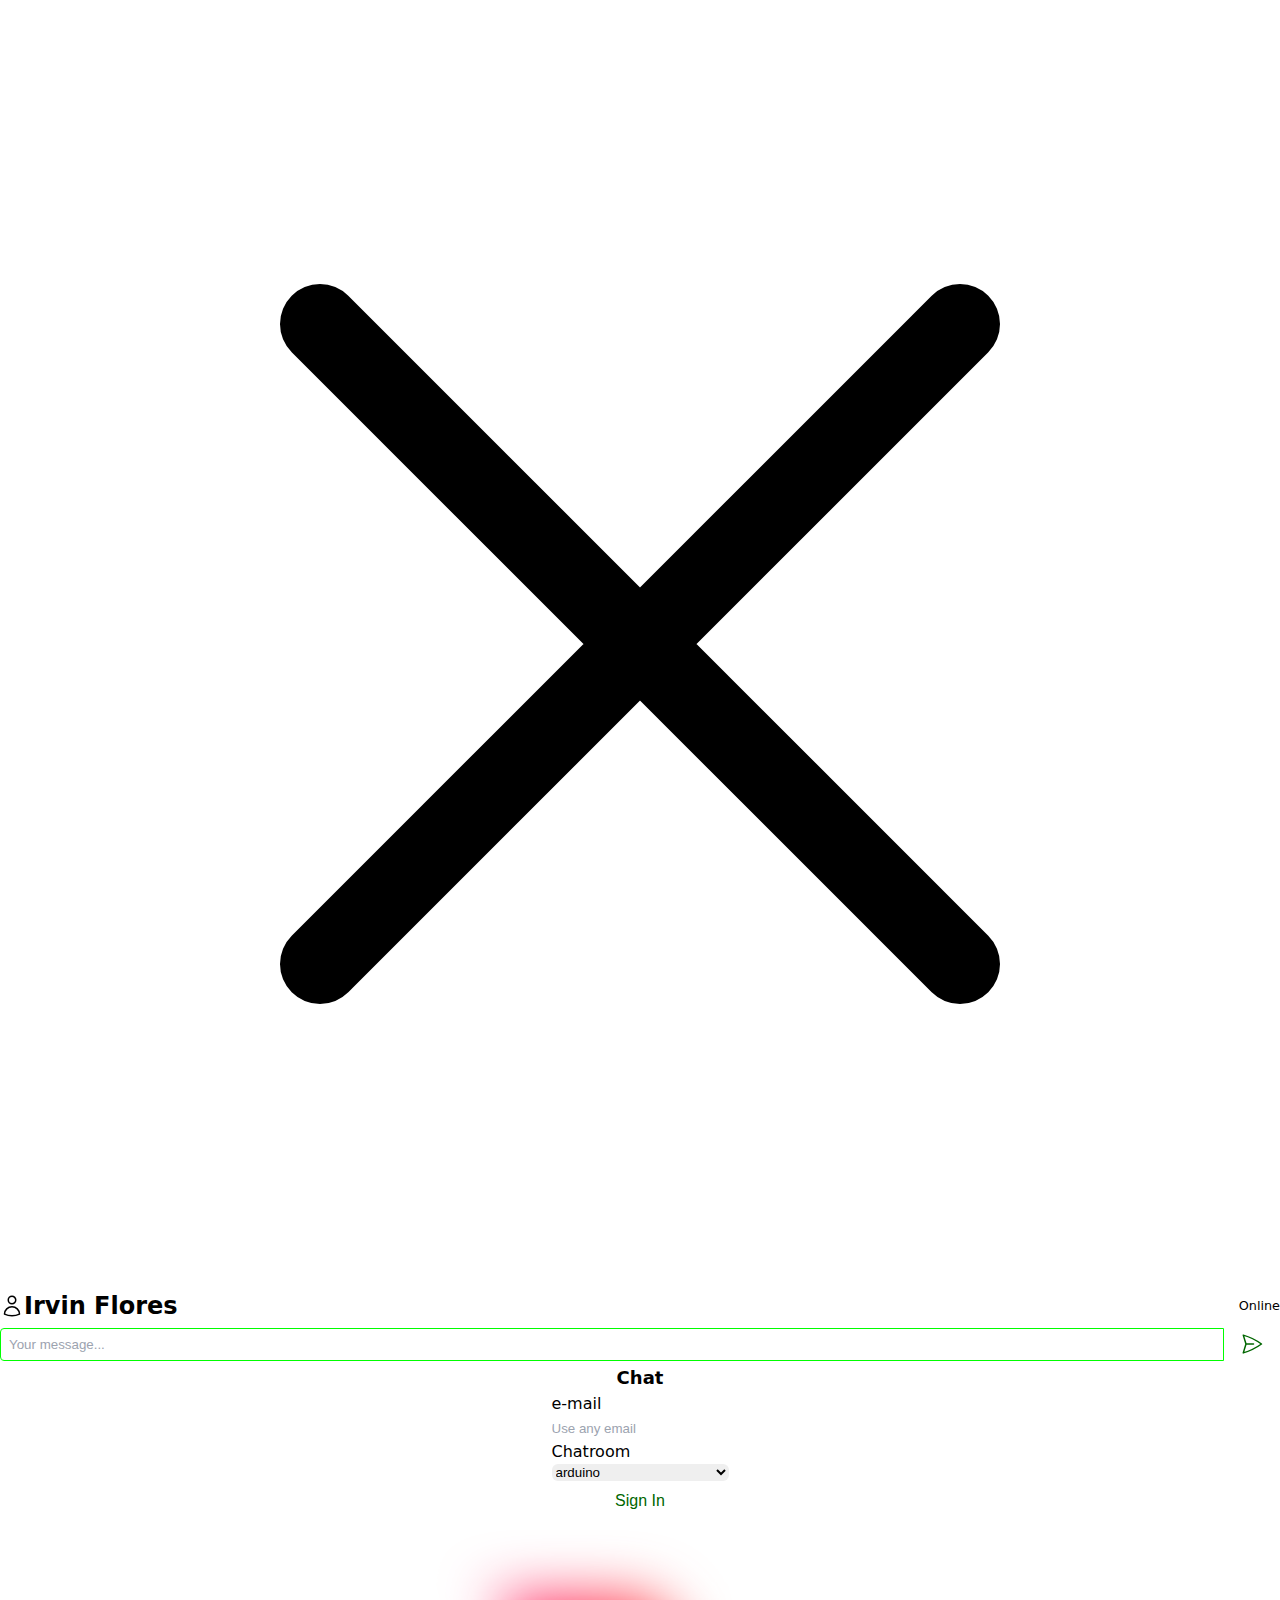
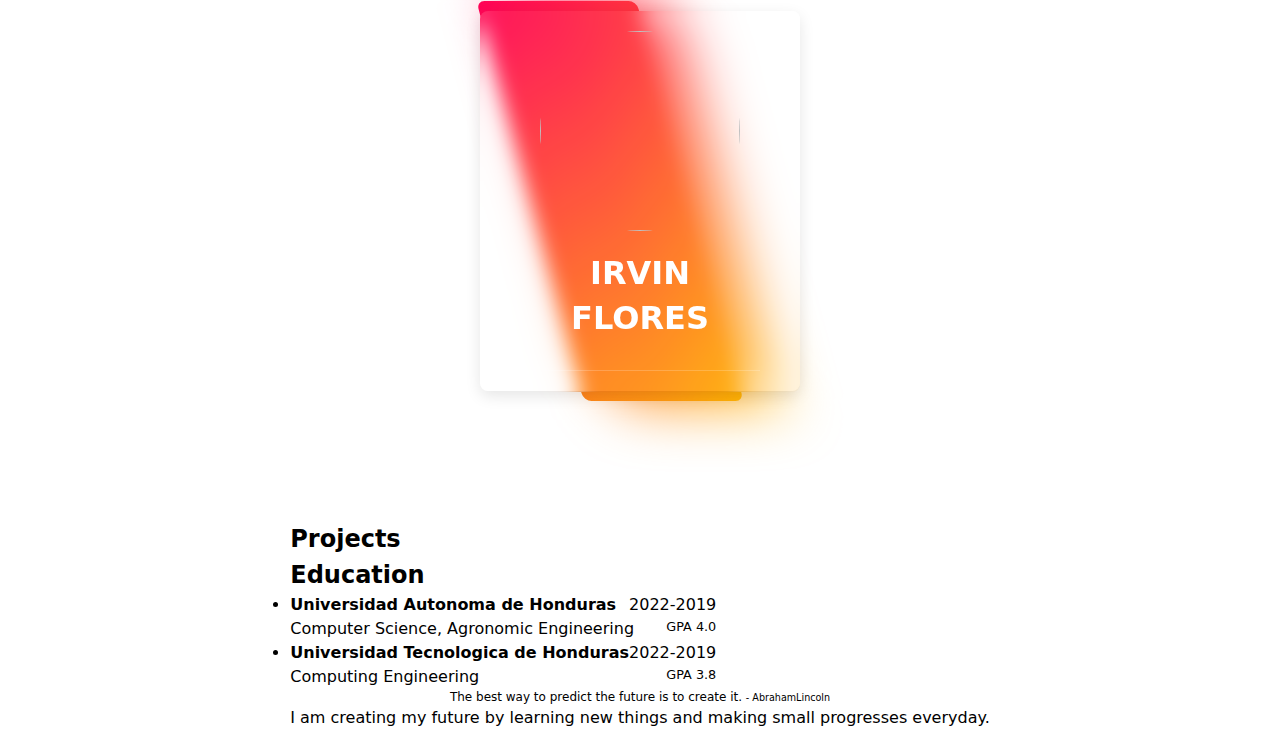
==== commit f3c6f2f1: "fixing opacity on login" ====
--- a/index.html
+++ b/index.html
@@ -28,7 +28,8 @@
 
 
   <link rel="stylesheet" href="./resource/css/chat.css" />
-  <script src="https://code.jquery.com/jquery-3.7.1.min.js" integrity="sha256-/JqT3SQfawRcv/BIHPThkBvs0OEvtFFmqPF/lYI/Cxo=" crossorigin="anonymous"></script>
+  <script src="https://code.jquery.com/jquery-3.7.1.min.js"
+    integrity="sha256-/JqT3SQfawRcv/BIHPThkBvs0OEvtFFmqPF/lYI/Cxo=" crossorigin="anonymous"></script>
   <script src="./resource/js/chat.js"></script>
   <!-- Le styles -->
   <link href="./resource/css/tail.css" rel="stylesheet" />
@@ -55,7 +56,7 @@
 
 <body>
   <!-- Chat -->
-  <div class="fixed bottom-0 right-0 flex flex-col items-end ml-6 w-2/3">
+  <div class="fixed bottom-0 right-0 flex flex-col items-end ml-6 w-2/3" style="z-index: 999;">
     <div class="chat-modal show mr-5 flex flex-col mb-5 shadow-lg sm:w-1/2 md:w-1/3 lg:w-1/4">
       <!-- Close button -->
       <div
@@ -66,7 +67,7 @@
         </svg>
       </div>
       <!-- Admin profile -->
-      <div class="flex justify-between items-center" style="background: black; color: white">
+      <div class="z-50 flex justify-between items-center bg-green-100 dark:bg-green-600 dark:text-white">
         <div class="flex items-center">
           <svg xmlns="http://www.w3.org/2000/svg" fill="none" viewBox="0 0 24 24" class="w-6 h-6" stroke-width="1.5"
             stroke="currentColor">
@@ -87,7 +88,7 @@
       <div class="flex flex-col bg-gray-200 p-2 chat-services expand" id="chatMessages"></div>
       <!-- Send message -->
       <form id="do-sendInput">
-        <div class="relative bg-white">
+        <div class="relative ">
           <input type="text" name="message" placeholder="Your message..." id="message"
             class="pl-4 pr-16 py-2 border border-green-500 focus:outline-none w-full" />
 
@@ -116,12 +117,19 @@
   <script src="./components/signIn.js"></script>
   <!-- Curriculum Container -->
   <div class="max-w-100 w-full flex justify-center">
+
+
     <div class="border border-gray-300 rounded-sm shadow-lg" id="cv">
+
+
+
       <header class="bg-white-100 dark:bg-gray-900 text-black dark:text-white">
         <div class="w-2/6" id="nav"></div>
         <script src="./components/nav.js"></script>
 
-        <div class="bg-white-100 dark:bg-gray-900 text-black dark:text-white grid grid-cols-1 lg:grid-cols-3 gap-0 items-center px-10 py-0" id="profile">
+        <div
+          class="bg-white-100 dark:bg-gray-900 text-black dark:text-white grid grid-cols-1 lg:grid-cols-3 gap-0 items-center px-10 py-0"
+          id="profile">
           <!-- Lado Izquierdo -->
           <div class="text-center">
             <div class="picContainer">
@@ -131,8 +139,10 @@
                   <div class="profileText">
                     <div class="imgBox">
                       <img src="./resource/img/x.jpg" />
-                   </div>
-                      <h2 cl ass="text-black dark:text-white text-2xl font-bold shadow-md dark:shadow-none text-stroke text-stroke-white">Irvin Flores</h2>
+                    </div>
+                    <h2 cl
+                      ass="text-black dark:text-white text-2xl font-bold shadow-md dark:shadow-none text-stroke text-stroke-white">
+                      Irvin Flores</h2>
 
                   </div>
                 </div>
@@ -144,8 +154,8 @@
 
           <!-- Lado Derecho (Skills) -->
           <div class="text-center w-2/3">
-              <div id="mySkills"></div>
-              <script src="./components/skills.js"></script>
+            <div id="mySkills"></div>
+            <script src="./components/skills.js"></script>
           </div>
 
         </div>
@@ -167,7 +177,8 @@
 
           <section class="container mx-auto px-4">
             <!-- projects -->
-            <h2 class="text-3xl mt-6 pb-2 border-b font-semibold text-gray-800 bg-white-100 dark:bg-gray-900 text-black dark:text-white">
+            <h2
+              class="text-3xl mt-6 pb-2 border-b font-semibold text-gray-800 bg-white-100 dark:bg-gray-900 text-black dark:text-white">
               Projects
             </h2>
             <div id="projects"></div>
@@ -216,14 +227,14 @@
   </div>
 
   </div>
-  
+
   <script src="./resource/js/popupChat.js"></script>
- 
+
   <script src="https://cdnjs.cloudflare.com/ajax/libs/amplitudejs/5.3.2/amplitude.min.js"
     integrity="sha512-Q/0FAciD7lgeXgWUoL6/GuhRxRLP7KaAEag7TjKyx5hGXKsQc7Sf6dAL2Fg62Od8oXUYgyKNIBbwA2SwNSQi+A=="
     crossorigin="anonymous" referrerpolicy="no-referrer"></script>
- 
-    <script src="./rp.js"></script>
+
+  <script src="./rp.js"></script>
 </body>
 
 </html>--- a/resource/css/chat.css
+++ b/resource/css/chat.css
@@ -97,7 +97,6 @@
 
 
 .bodyx {
-    margin-top: 4vh;
     position: relative;
     display: flex;
     flex-wrap: wrap;
@@ -217,7 +216,7 @@
   width: 50%;
   height: 100%;
   text-decoration: none;
-  background: #fff;
+  
   border-radius: 8px;
   transform: skewX(15deg);
   transition: 0.5s;
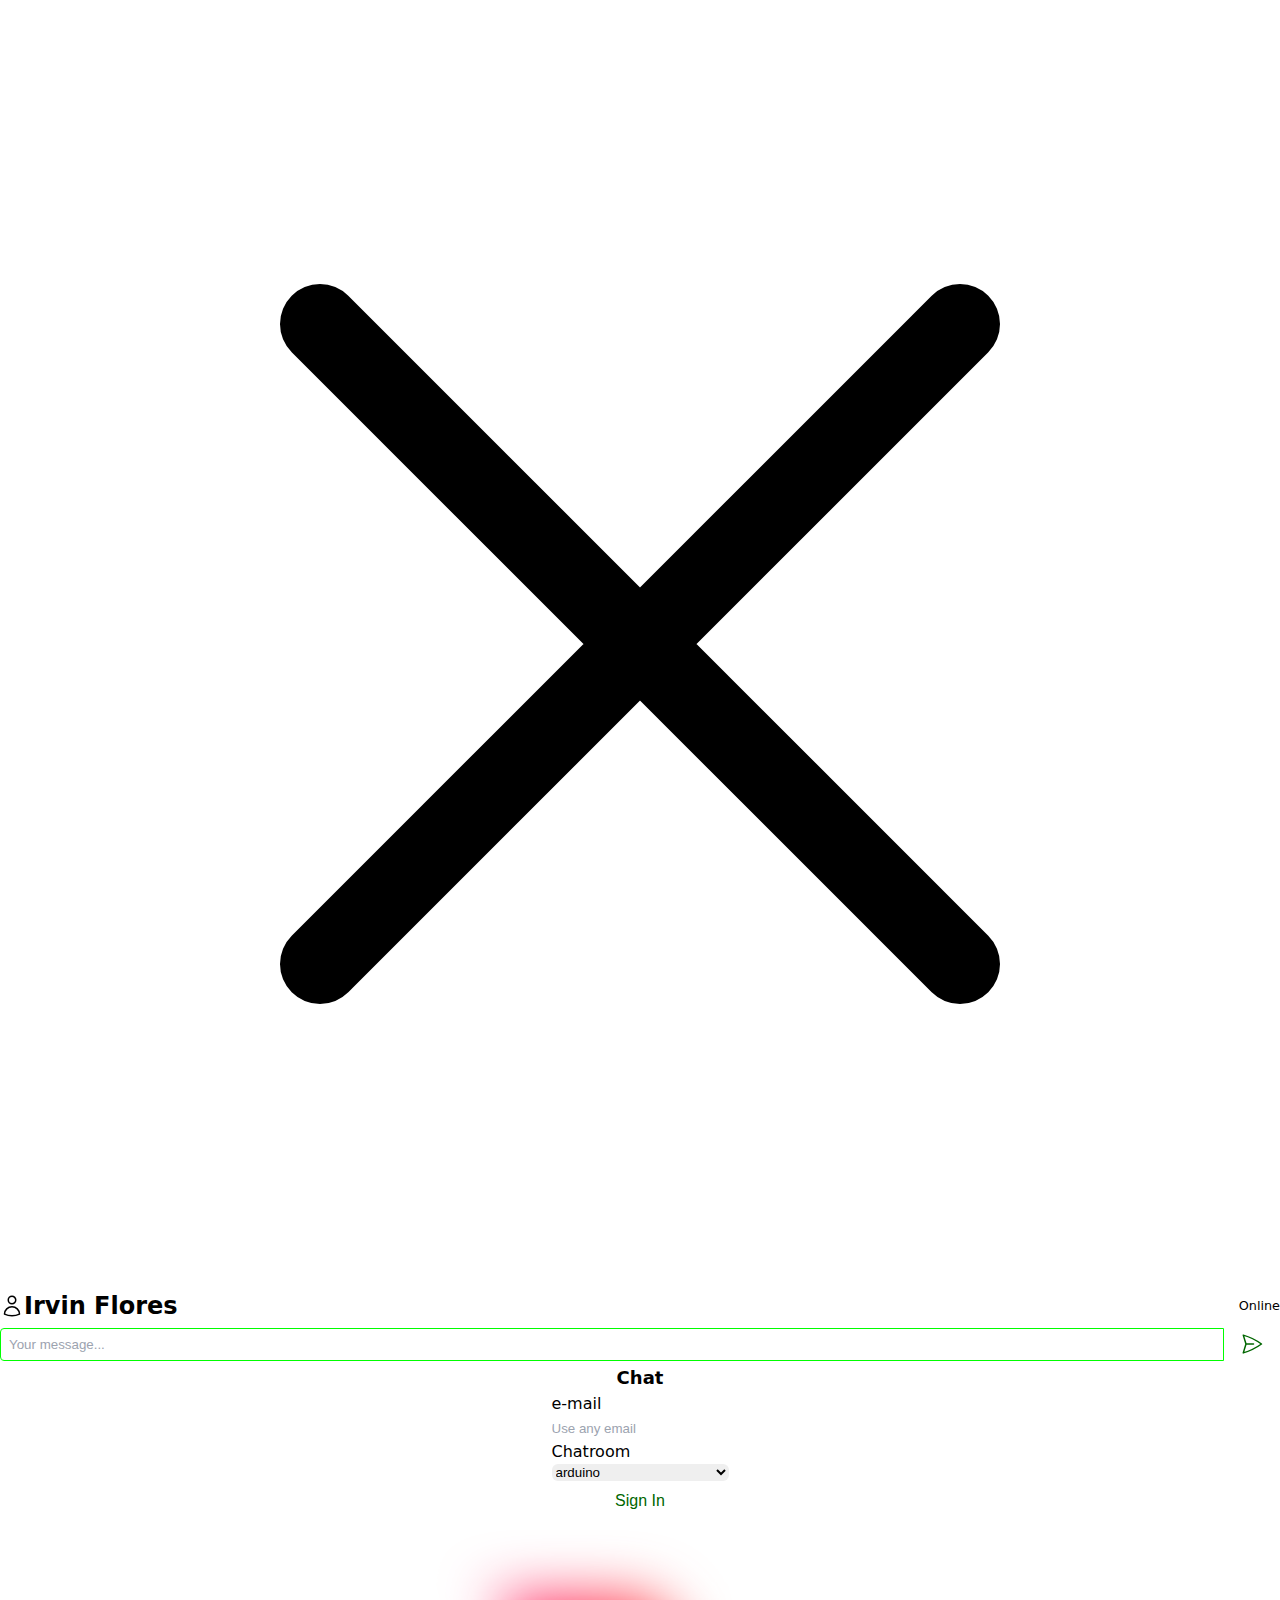
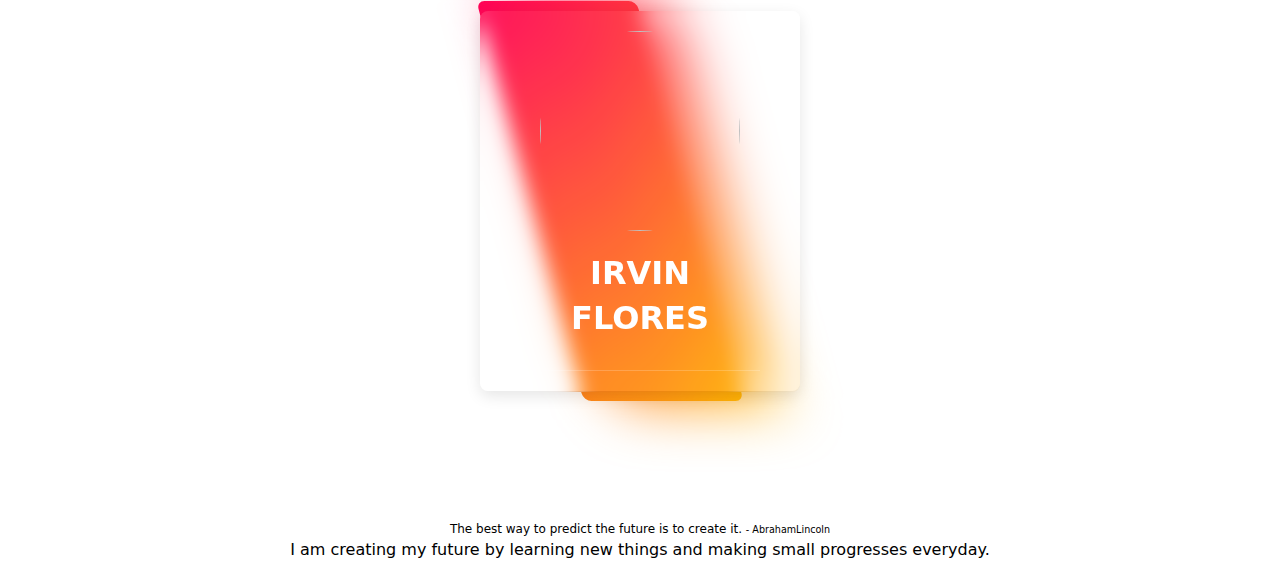
==== commit 2f5087d5: "projects removed" ====
--- a/index.html
+++ b/index.html
@@ -118,10 +118,7 @@
   <!-- Curriculum Container -->
   <div class="max-w-100 w-full flex justify-center">
 
-
     <div class="border border-gray-300 rounded-sm shadow-lg" id="cv">
-
-
 
       <header class="bg-white-100 dark:bg-gray-900 text-black dark:text-white">
         <div class="w-2/6" id="nav"></div>
@@ -140,8 +137,7 @@
                     <div class="imgBox">
                       <img src="./resource/img/x.jpg" />
                     </div>
-                    <h2 cl
-                      ass="text-black dark:text-white text-2xl font-bold shadow-md dark:shadow-none text-stroke text-stroke-white">
+                    <h2 class="text-black dark:text-white text-2xl font-bold shadow-md dark:shadow-none text-stroke text-stroke-white">
                       Irvin Flores</h2>
 
                   </div>
@@ -175,8 +171,9 @@
             <script src="./components/workExperience.js"></script>
           </section>
 
+            <!--- projects 
           <section class="container mx-auto px-4">
-            <!-- projects -->
+          
             <h2
               class="text-3xl mt-6 pb-2 border-b font-semibold text-gray-800 bg-white-100 dark:bg-gray-900 text-black dark:text-white">
               Projects
@@ -211,7 +208,8 @@
             </ul>
           </section>
         </div>
-      </div>
+      </div> --->
+      
       <!-- short lines to introduce myself -->
       <footer class="mt-6">
         <p class="bg-gray-600 text-white text-center text-xs pt-2">
@@ -237,4 +235,4 @@
   <script src="./rp.js"></script>
 </body>
 
-</html>+</html>
